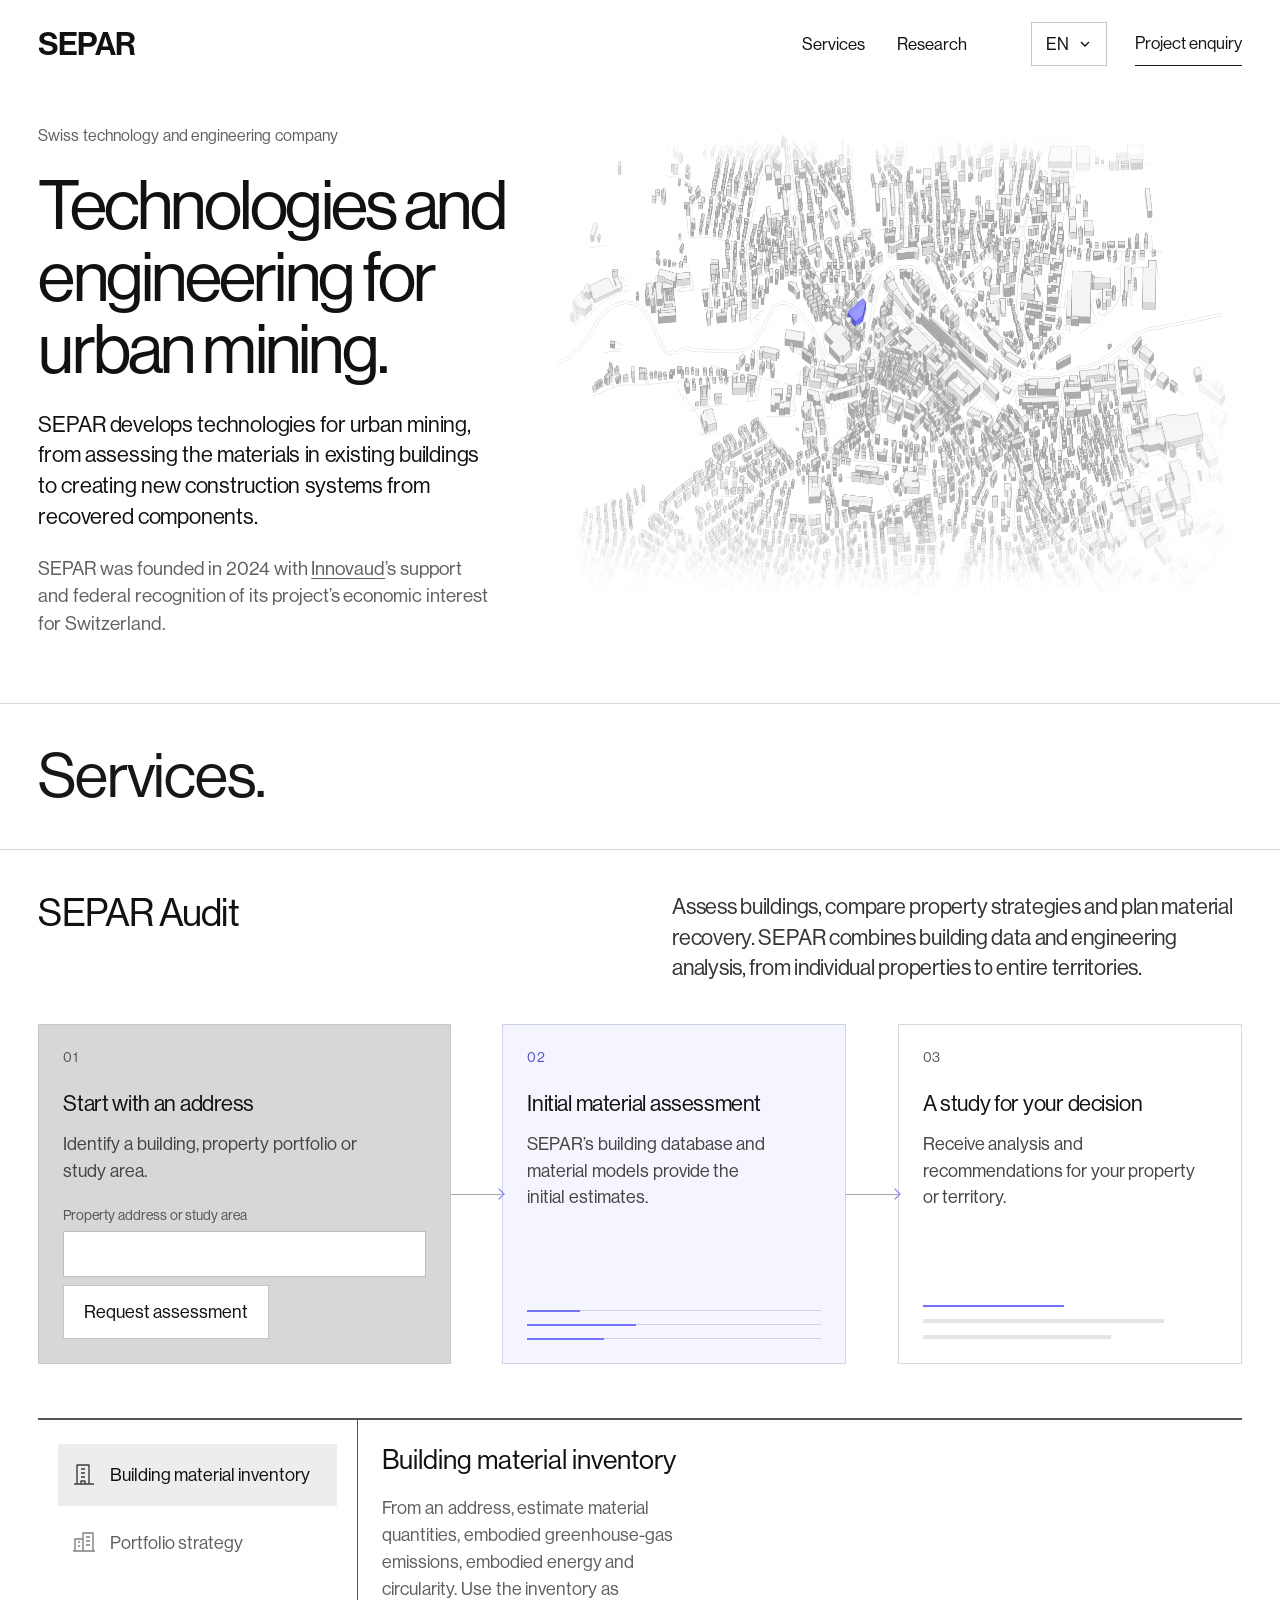
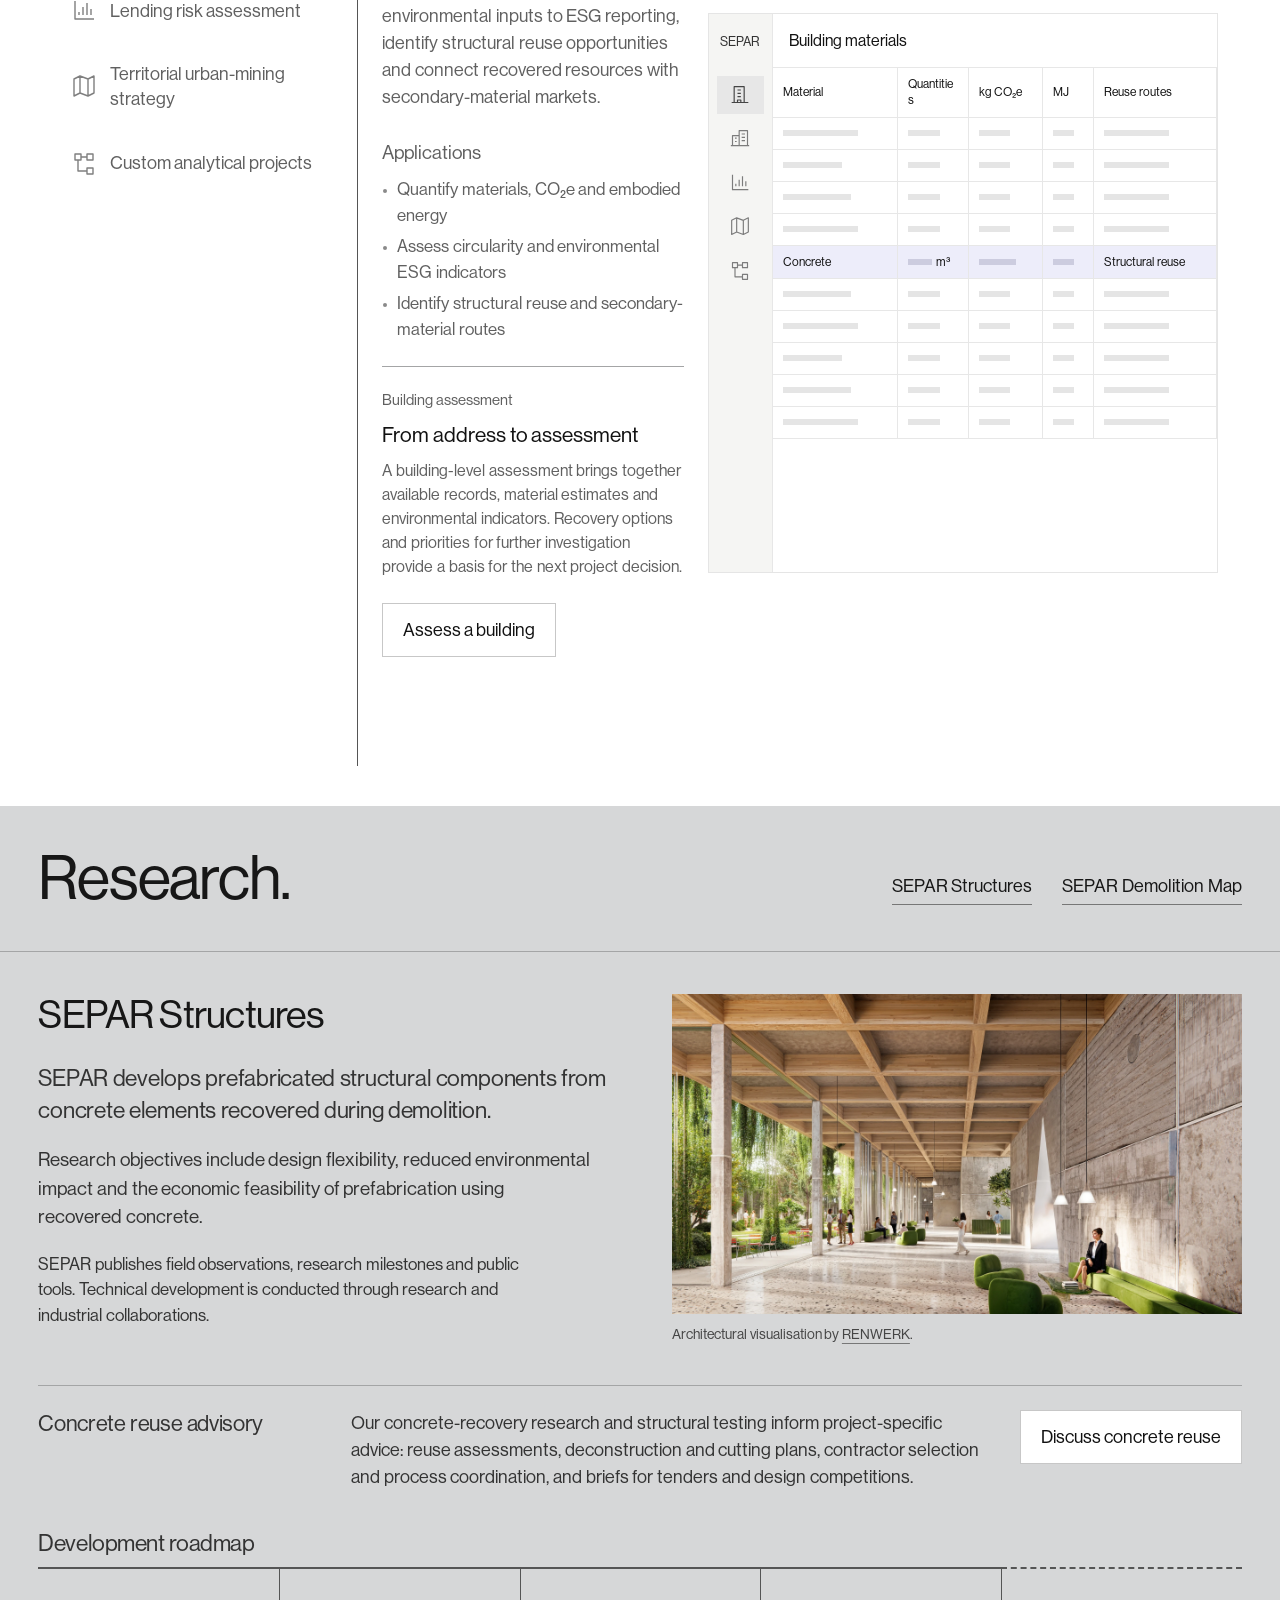
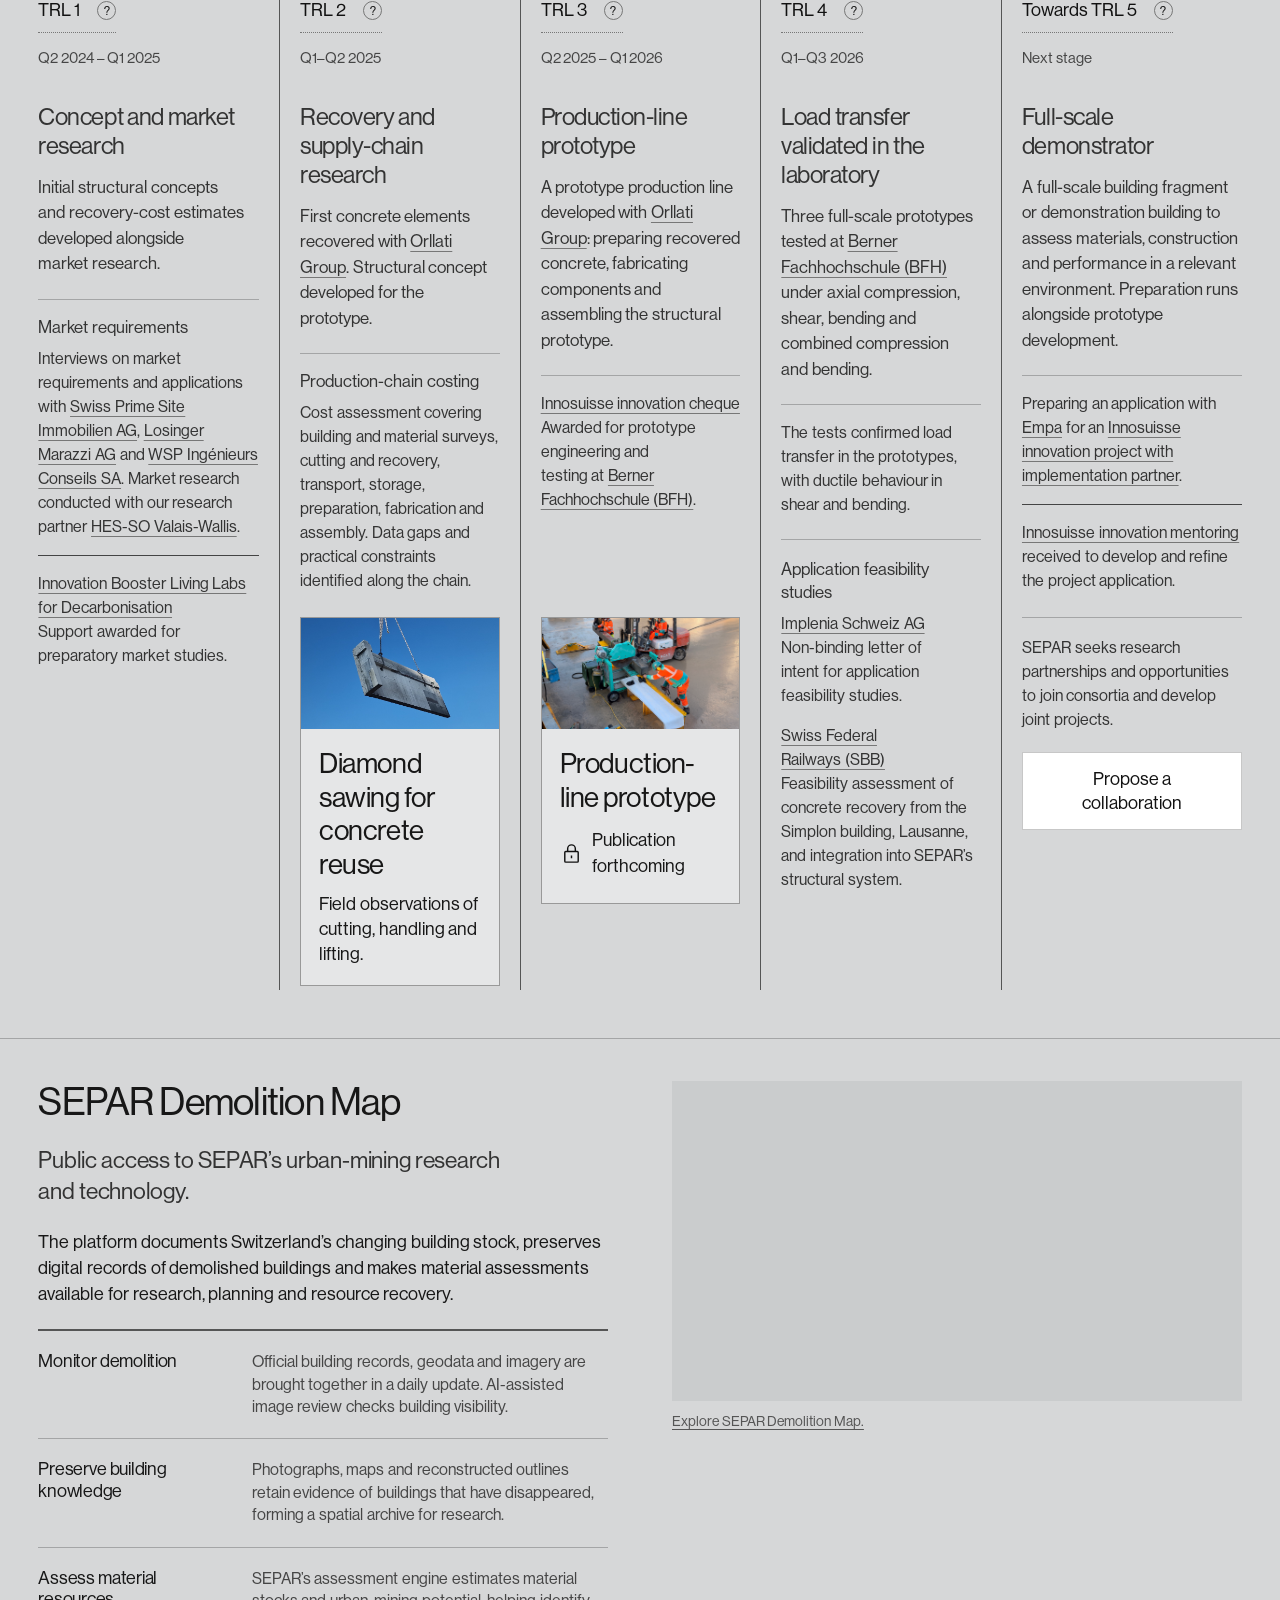
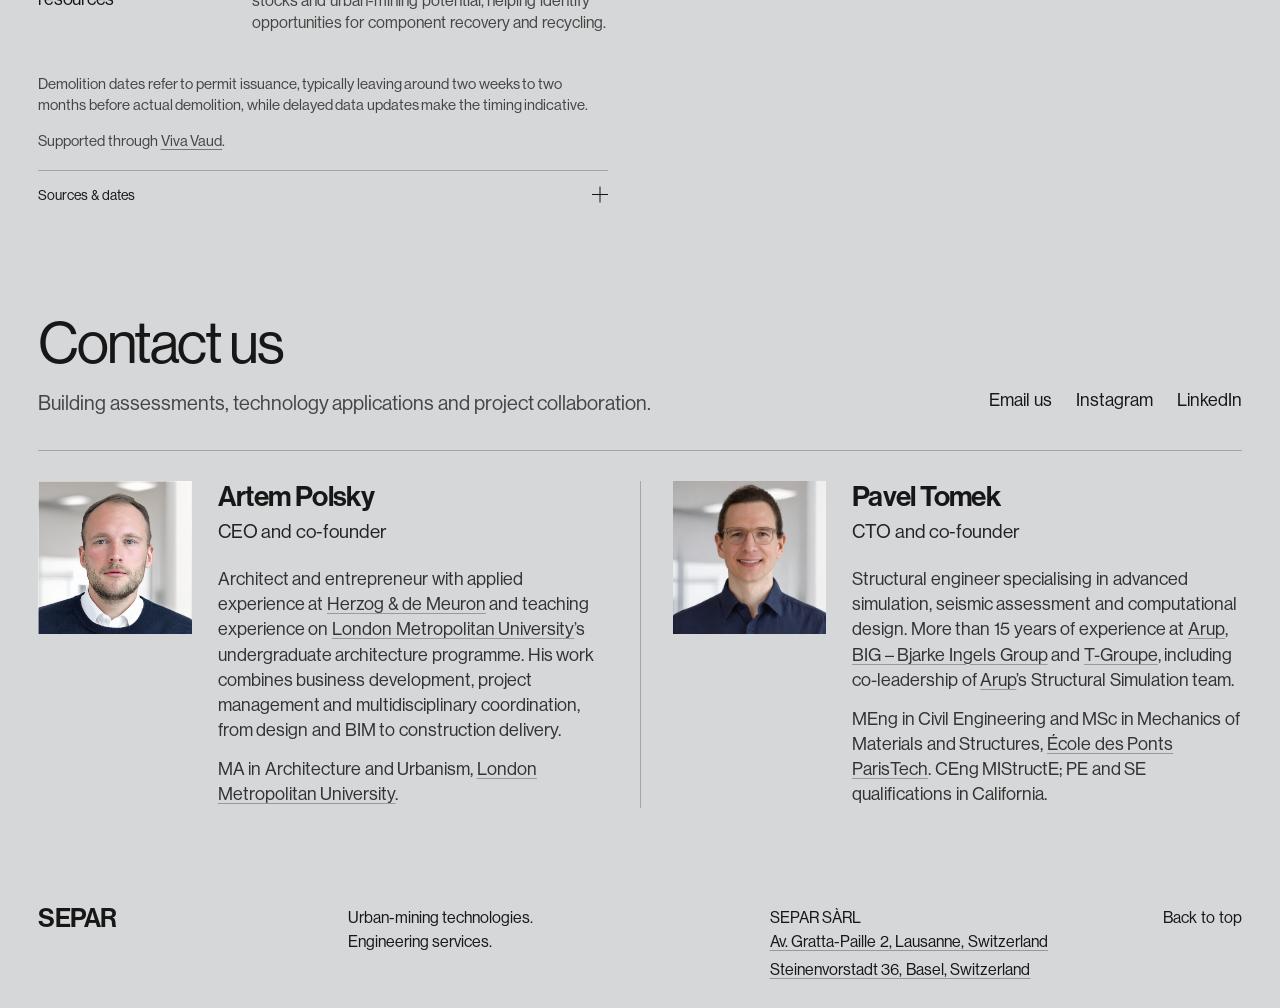
==== index.html @ 39ddd31e "Refresh language controls and service deep-link asset versions" ====
<!doctype html>
<html lang="en"><head>
    <meta charset="UTF-8">
    <meta name="viewport" content="width=device-width, initial-scale=1">
    <meta name="theme-color" content="#ffffff">
    <meta name="description" content="Building material inventories, portfolio and lending-risk assessments, territorial urban-mining strategies and concrete reuse research. SEPAR, Switzerland.">
    <meta property="og:title" content="SEPAR — Urban mining, material assessments and concrete reuse">
    <meta property="og:description" content="Building material inventories, portfolio and lending-risk assessments, territorial urban-mining strategies and concrete reuse research. SEPAR, Switzerland.">
    <meta property="og:type" content="website">
    <title>SEPAR — Urban mining, material assessments and concrete reuse</title>
    <link rel="icon" type="image/svg+xml" href="assets/favicon.svg?v=spr-20261028">
    <link rel="stylesheet" href="styles.css?v=20261028-two-blocks-1">
    <script src="content.js" defer=""></script>
    <script src="assets/river-city-data.js" defer=""></script>
<script src="assets/city-layout.js?v=20261028-soft-rays" defer=""></script>
<script src="assets/city-state.js?v=20261028-complete-generations" defer=""></script>
<script src="assets/city-renewal.js?v=20261028-soft-rays" defer=""></script>
<script src="assets/services.js?v=20261029-search1" defer=""></script>
<script src="assets/contact-copy.js?v=20261029-admin2" defer=""></script>
    <script src="assets/search-runtime.js?v=20261029-search1" defer=""></script><script src="app.js?v=20261029-search1" defer=""></script>
    <script src="assets/contact-forms.js?v=20261029-admin1" defer=""></script>
    <script src="assets/map-embed.js" defer=""></script>
    <script src="assets/research-details.js" defer=""></script>
  <link rel="stylesheet" href="assets/audit-services.css?v=20261028-norm-2">
  <link rel="stylesheet" href="assets/product-previews.css?v=20261028-proportions">
  <link rel="stylesheet" href="assets/product-catalogue.css?v=20261028-proportions">
  <link rel="stylesheet" href="assets/type-scale.css?v=20261028-1">
  <link rel="stylesheet" href="assets/research-advisory.css?v=20261028-3">
  <link rel="stylesheet" href="assets/custom-projects.css?v=20261028-1">
  <link rel="stylesheet" href="assets/interface-refinements.css?v=20261029-search1">
  <link rel="stylesheet" href="assets/open-grid.css?v=20261028-1">
  <link rel="stylesheet" href="assets/process-sequence.css?v=20261028-2">
  <link rel="stylesheet" href="assets/reference-links.css?v=20261028-1">
<link rel="stylesheet" href="assets/contact-forms.css?v=20261028-forms-1">
<script src="assets/site-metrics.js?v=20261029-search1" defer=""></script>
<meta property="og:url" content="https://separ.ch/"><meta property="og:locale" content="en_GB"><meta property="og:site_name" content="SEPAR"><meta property="og:image" content="https://separ.ch/assets/river-city.webp"><meta property="og:image:alt" content="An animated three-dimensional neighbourhood. Buildings are dismantled, violet material flows reach empty sites, and new buildings rise and become grey."><meta name="twitter:card" content="summary_large_image"><meta name="twitter:title" content="SEPAR — Urban mining, material assessments and concrete reuse"><meta name="twitter:description" content="Building material inventories, portfolio and lending-risk assessments, territorial urban-mining strategies and concrete reuse research. SEPAR, Switzerland."><meta name="twitter:image" content="https://separ.ch/assets/river-city.webp"><meta name="robots" content="index, follow, max-image-preview:large"><link rel="canonical" href="https://separ.ch/"><link rel="alternate" hreflang="en" href="https://separ.ch/"><link rel="alternate" hreflang="de" href="https://separ.ch/de/"><link rel="alternate" hreflang="fr" href="https://separ.ch/fr/"><link rel="alternate" hreflang="it" href="https://separ.ch/it/"><link rel="alternate" hreflang="x-default" href="https://separ.ch/"><script id="separ-schema" type="application/ld+json">{"@context":"https://schema.org","@graph":[{"@type":"Organization","@id":"https://separ.ch/#organization","name":"SEPAR","url":"https://separ.ch/","email":"separ@separ.ch","foundingDate":"2024","address":[{"@type":"PostalAddress","streetAddress":"Av. Gratta-Paille 2","addressLocality":"Lausanne","addressCountry":"CH"},{"@type":"PostalAddress","streetAddress":"Steinenvorstadt 36","addressLocality":"Basel","addressCountry":"CH"}],"sameAs":["https://www.instagram.com/demolition.ch/","https://www.linkedin.com/company/separch/"]},{"@type":"WebSite","@id":"https://separ.ch/#website","url":"https://separ.ch/","name":"SEPAR","publisher":{"@id":"https://separ.ch/#organization"},"inLanguage":["en","de","fr","it"]},{"@type":"WebPage","@id":"https://separ.ch/#page","url":"https://separ.ch/","name":"SEPAR — Urban mining, material assessments and concrete reuse","description":"Building material inventories, portfolio and lending-risk assessments, territorial urban-mining strategies and concrete reuse research. SEPAR, Switzerland.","inLanguage":"en","isPartOf":{"@id":"https://separ.ch/#website"},"about":{"@id":"https://separ.ch/#organization"}},{"@type":"Service","@id":"https://separ.ch/#service-panel-1","name":"Building material inventory","description":"From an address, estimate material quantities, embodied greenhouse-gas emissions, embodied energy and circularity. Use the inventory as environmental inputs to ESG reporting, identify structural reuse opportunities and connect recovered resources with secondary-material markets.","url":"https://separ.ch/#service-panel-1","provider":{"@id":"https://separ.ch/#organization"}},{"@type":"Service","@id":"https://separ.ch/#service-panel-2","name":"Portfolio strategy","description":"Compare financial and environmental scenarios across the whole portfolio. Test how renewal timing, costs and recovery-market conditions affect projected expenditure, recovery value, embodied emissions and energy to guide investment and circularity priorities.","url":"https://separ.ch/#service-panel-2","provider":{"@id":"https://separ.ch/#organization"}},{"@type":"Service","@id":"https://separ.ch/#service-panel-3","name":"Lending risk assessment","description":"Assess building-related risks before financing. Examine renewal needs, demolition exposure and potential net material recovery value as part of technical due diligence.","url":"https://separ.ch/#service-panel-3","provider":{"@id":"https://separ.ch/#organization"}},{"@type":"Service","@id":"https://separ.ch/#service-panel-4","name":"Territorial urban-mining strategy","description":"Develop an urban-mining strategy for a municipality or region. Connect material resources and future flows with construction demand, logistics and recovery infrastructure.","url":"https://separ.ch/#service-panel-4","provider":{"@id":"https://separ.ch/#organization"}},{"@type":"Service","@id":"https://separ.ch/#service-panel-5","name":"Custom analytical projects","description":"Bring us a building, material or urban-mining question beyond the standard assessments. We develop a dedicated study, combining AI-assisted data analysis, spatial modelling and engineering expertise to turn complex evidence into scenarios and recommendations.","url":"https://separ.ch/#service-panel-5","provider":{"@id":"https://separ.ch/#organization"}}]}</script><script id="separ-search-config" type="application/json">{"article":false,"english":{"skip":"Skip to content","navAudit":"Services","navResearch":"Research","language":"Language","enquiryGeneral":"Project enquiry","aboutEyebrow":"Swiss technology and engineering company","aboutTitle":"Technologies and engineering for urban mining.","aboutLead":"SEPAR develops technologies for urban mining, from assessing the materials in existing buildings to creating new construction systems from recovered components.","aboutOrigin":"SEPAR was founded in 2024 with \u003ca href=\"https://www.innovaud.ch/en/\" target=\"_blank\" rel=\"noopener noreferrer\">Innovaud\u003c/a>’s support and federal recognition of its project’s economic interest for Switzerland.","servicesGroup":"Services.","servicesHeading":"SEPAR Audit","servicesIntro":"Assess buildings, compare property strategies and plan material recovery. SEPAR combines building data and engineering analysis, from individual properties to entire territories.","startTitle":"Start with an address","startScope":"Identify a building, property portfolio or study area.","addressLabel":"Property address or study area","enquiryAddress":"Request assessment","engineTitle":"Initial material assessment","engineBody":"SEPAR’s building database and material models provide the initial estimates.","resultTitle":"A study for your decision","resultBody":"Receive analysis and recommendations for your property or territory.","service1Title":"Building material inventory","service2Title":"Portfolio strategy","service3Title":"Lending risk assessment","service4Title":"Territorial urban-mining strategy","service5Title":"Custom analytical projects","service1Body":"From an address, estimate material quantities, embodied greenhouse-gas emissions, embodied energy and circularity. Use the inventory as environmental inputs to ESG reporting, identify structural reuse opportunities and connect recovered resources with secondary-material markets.","normUseHeading":"Applications","normUse11":"Quantify materials, CO₂e and embodied energy","normUse12":"Assess circularity and environmental ESG indicators","normUse13":"Identify structural reuse and secondary-material routes","normCase1":"Building assessment","inventoryExampleTitle":"From address to assessment","case1Compact":"A building-level assessment brings together available records, material estimates and environmental indicators. Recovery options and priorities for further investigation provide a basis for the next project decision.","enquiryInventory":"Assess a building","service2Body":"Compare financial and environmental scenarios across the whole portfolio. Test how renewal timing, costs and recovery-market conditions affect projected expenditure, recovery value, embodied emissions and energy to guide investment and circularity priorities.","normUse21":"Compare portfolio-wide financial and environmental outcomes","normUse22":"Test sensitivity to renewal timing, costs and recovery markets","normUse23":"Prioritise investment and circularity across the portfolio","normCase2":"Material and portfolio study, 2026","case2Compact":"A three-building study covering concrete, steel, timber and glazing estimates, renovation, demolition and selective-disassembly scenarios, and associated material-production and disposal emissions.","enquiryPortfolio":"Assess your portfolio","service3Body":"Assess building-related risks before financing. Examine renewal needs, demolition exposure and potential net material recovery value as part of technical due diligence.","normUse31":"Review renewal expenditure","normUse32":"Assess early-demolition exposure","normUse33":"Examine net recovery value","case3Kind":"Lending assessment study, 2025","case3Compact":"Study of building-related lending risks and material recovery value in the context of financing requirements. The analytical scope covers potential resale proceeds, dismantling, transport and preparation costs.","enquiryLending":"Assess lending exposure","service4Body":"Develop an urban-mining strategy for a municipality or region. Connect material resources and future flows with construction demand, logistics and recovery infrastructure.","normUse41":"Map future material resources","normUse42":"Plan collection and processing capacity","normUse43":"Connect supply with local demand","caseCommission":"Territorial resource study, 2025–2026","case4Compact":"Territorial material-resource study covering 234,775 building records in the Canton of Vaud. The analytical scope includes material-resource maps, geodata and demolition-flow scenarios to 2035.","enquiryTerritory":"Plan an urban-mining study","service5Body":"Bring us a building, material or urban-mining question beyond the standard assessments. We develop a dedicated study, combining AI-assisted data analysis, spatial modelling and engineering expertise to turn complex evidence into scenarios and recommendations.","normUse51":"Develop assessment methods for a specific decision","normUse52":"Evaluate technical, environmental and economic feasibility","normUse53":"Build strategies across sectors and territories","customScopeLabel":"Project development","customScopeTitle":"From your question to a defined scope","customScopeBody":"Together we define the decision, available evidence and expected deliverables, then agree the method, scope and milestones.","enquiryCustom":"Scope a custom project","normVisual1":"Building materials","styleTableMaterial":"Material","pvQuantities":"Quantities","styleTableReuseRoutes":"Reuse routes","depthConcrete":"Concrete","styleStructuralReuse":"Structural reuse","stylePortfolioTitle":"Portfolio performance","stylePortfolioCosts":"Costs &amp; recovery value","stylePortfolioCarbonEnergy":"Carbon &amp; energy","stylePortfolioSensitivity":"Scenario sensitivity","normVisual3":"Building risks &amp; recovery value","pvExposure":"Building exposure","depthOrigination":"Origination","depthReview":"Refinancing / review","depthMaturity":"Maturity","normComparison":"Scenario comparison","normLoan":"Lending horizon","pvRecoveryBalance":"Recovery balance","normGross":"Resale proceeds","normCosts":"Recovery costs","normNetValue":"Net recovery value","normFlows":"Material routes","normVisual4":"Territorial urban mining","normResources":"Resources","normProcessing":"Processing","normDemand":"Demand","normHorizon":"Planning to 2035","customPreviewTitle":"Custom assessment","customBriefLabel":"Project brief","customQuestion":"Where is concrete recovery viable?","customDataBuildings":"Buildings","customDataDocuments":"Documents","customDataMarkets":"Markets","customAnalysis":"Scenario analysis","customPriorities":"Priorities","customResult":"Decision brief","researchGroup":"Research.","techTitle":"SEPAR Structures","mapTitle":"SEPAR Demolition Map","techIntro":"SEPAR develops prefabricated structural components from concrete elements recovered during demolition.","valuesAmbition":"Research objectives include design flexibility, reduced environmental impact and the economic feasibility of prefabrication using recovered concrete.","sharingBody":"SEPAR publishes field observations, research milestones and public tools. Technical development is conducted through research and industrial collaborations.","valuesCredit":"Architectural visualisation by \u003ca href=\"https://www.renwerk.com/\" target=\"_blank\" rel=\"noopener noreferrer\">RENWERK\u003c/a>.","researchAdvisoryTitle":"Concrete reuse advisory","researchAdvisoryBody":"Our concrete-recovery research and structural testing inform project-specific advice: reuse assessments, deconstruction and cutting plans, contractor selection and process coordination, and briefs for tenders and design competitions.","enquiryAdvisory":"Discuss concrete reuse","timelineHeading":"Development roadmap","trlIntro":"Technology Readiness Level (TRL) describes technology maturity on a nine-level scale used in European research programmes.","trl1":"TRL 1: basic principles observed. SEPAR’s first stage combined initial studies with market research.","phase1Date":"Q2 2024 – Q1 2025","phase1Title":"Concept and market research","phase1Body":"Initial structural concepts and recovery-cost estimates developed alongside market research.","marketMilestone":"Market requirements","phase2Market":"Interviews on market requirements and applications with \u003ca href=\"https://sps.swiss/en/group/home\" target=\"_blank\" rel=\"noopener noreferrer\">Swiss Prime Site Immobilien AG\u003c/a>, \u003ca href=\"https://www.losinger-marazzi.ch/fr\" target=\"_blank\" rel=\"noopener noreferrer\">Losinger Marazzi AG\u003c/a> and \u003ca href=\"https://www.wsp.com/fr-ch\" target=\"_blank\" rel=\"noopener noreferrer\">WSP Ingénieurs Conseils SA\u003c/a>. Market research conducted with our research partner \u003ca href=\"https://www.hevs.ch/en\" target=\"_blank\" rel=\"noopener noreferrer\">HES-SO Valais-Wallis\u003c/a>.","phase1Support":"\u003ca href=\"https://energylivinglab.com/projects/innovation-booster/\" target=\"_blank\" rel=\"noopener noreferrer\">Innovation Booster Living Labs for Decarbonisation\u003c/a>\u003cbr>Support awarded for preparatory market studies.","trl2":"TRL 2: technology concept formulated. SEPAR developed the structural concept alongside field recovery trials.","phase2Date":"Q1–Q2 2025","phase2Title":"Recovery and supply-chain research","phase2Body":"First concrete elements recovered with \u003ca href=\"https://www.orllati.ch/blog/le-futur-de-la-construction-passepar-le-reemploi-du-beton-1390\" target=\"_blank\" rel=\"noopener noreferrer\">Orllati Group\u003c/a>. Structural concept developed for the prototype.","phase3CostsTitle":"Production-chain costing","phase3Costs":"Cost assessment covering building and material surveys, cutting and recovery, transport, storage, preparation, fabrication and assembly. Data gaps and practical constraints identified along the chain.","articleLink":"Diamond sawing for concrete reuse","articleDate":"Field observations of cutting, handling and lifting.","trl3":"TRL 3: experimental proof of concept. SEPAR built and tested the production sequence through fabrication and prototype assembly.","phase3Date":"Q2 2025 – Q1 2026","phase3Title":"Production-line prototype","phase3Body":"A prototype production line developed with \u003ca href=\"https://www.orllati.ch/blog/le-futur-de-la-construction-passepar-le-reemploi-du-beton-1390\" target=\"_blank\" rel=\"noopener noreferrer\">Orllati Group\u003c/a>: preparing recovered concrete, fabricating components and assembling the structural prototype.","phase3Support":"\u003ca href=\"https://www.innosuisse.admin.ch/en/innovation-cheque\" target=\"_blank\" rel=\"noopener noreferrer\">Innosuisse innovation cheque\u003c/a>\u003cbr>Awarded for prototype engineering and testing at \u003ca href=\"https://www.bfh.ch/de/\" target=\"_blank\" rel=\"noopener noreferrer\">Berner Fachhochschule (BFH)\u003c/a>.","prototypeTitle":"Production-line prototype","prototypeStatus":"Publication forthcoming","prototypeRelease":"Available after completion of TRL 5–6.","trl4":"TRL 4: technology validated in the laboratory. SEPAR’s assessment concerns the tested prototype and its experimental scope.","phase4Date":"Q1–Q3 2026","phase4Title":"Load transfer validated in the laboratory","phase4Body":"Three full-scale prototypes tested at \u003ca href=\"https://www.bfh.ch/en/\" target=\"_blank\" rel=\"noopener noreferrer\">Berner Fachhochschule (BFH)\u003c/a> under axial compression, shear, bending and combined compression and bending.","labResult":"The tests confirmed load transfer in the prototypes, with ductile behaviour in shear and bending.","pilotMilestone":"Application feasibility studies","phase4Pilot":"\u003ca href=\"https://implenia.com/en/\" target=\"_blank\" rel=\"noopener noreferrer\">Implenia Schweiz AG\u003c/a>\u003cbr>Non-binding letter of intent for application feasibility studies.","lausanneStudy":"\u003ca href=\"https://company.sbb.ch/en/company/about-us.html\" target=\"_blank\" rel=\"noopener noreferrer\">Swiss Federal Railways (SBB)\u003c/a>\u003cbr>Feasibility assessment of concrete recovery from the Simplon building, Lausanne, and integration into SEPAR’s structural system.","towardsTrl5":"Towards TRL 5","trl5":"TRL 5: technology validated in a relevant environment. This is the next target; the demonstrator is planned.","pilotStage":"Next stage","pilotTitle":"Full-scale demonstrator","pilotBody":"A full-scale building fragment or demonstration building to assess materials, construction and performance in a relevant environment. Preparation runs alongside prototype development.","phase5Application":"Preparing an application with \u003ca href=\"https://www.empa.ch/web/empa\" target=\"_blank\" rel=\"noopener noreferrer\">Empa\u003c/a> for an \u003ca href=\"https://www.innosuisse.admin.ch/en/innovation-project-with-implementation-partner\" target=\"_blank\" rel=\"noopener noreferrer\">Innosuisse innovation project with implementation partner\u003c/a>.","phase5Mentoring":"\u003ca href=\"https://www.innosuisse.admin.ch/en/innovation-mentoring\" target=\"_blank\" rel=\"noopener noreferrer\">Innosuisse innovation mentoring\u003c/a> received to develop and refine the project application.","pilotAsk":"SEPAR seeks research partnerships and opportunities to join consortia and develop joint projects.","enquiryResearch":"Propose a collaboration","mapPublicLead":"Public access to SEPAR’s urban-mining research and technology.","mapPurpose":"The platform documents Switzerland’s changing building stock, preserves digital records of demolished buildings and makes material assessments available for research, planning and resource recovery.","mapDailyTitle":"Monitor demolition","mapDailyBody":"Official building records, geodata and imagery are brought together in a daily update. AI-assisted image review checks building visibility.","mapDataTitle":"Preserve building knowledge","mapDataBody":"Photographs, maps and reconstructed outlines retain evidence of buildings that have disappeared, forming a spatial archive for research.","mapModelTitle":"Assess material resources","mapModelBody":"SEPAR’s assessment engine estimates material stocks and urban-mining potential, helping identify opportunities for component recovery and recycling.","mapWindowBody":"Demolition dates refer to permit issuance, typically leaving around two weeks to two months before actual demolition, while delayed data updates make the timing indicative.","mapSupportBody":"Supported through \u003ca href=\"https://www.viva-vaud.ch/fr/\" target=\"_blank\" rel=\"noopener noreferrer\">Viva Vaud\u003c/a>.","mapSourcesTitle":"Sources &amp; dates","mapSourcesBody":"\u003ca href=\"https://www.bfs.admin.ch/bfs/en/home/registers/federal-register-buildings-dwellings.html\" target=\"_blank\" rel=\"noopener noreferrer\">Federal Register of Buildings and Dwellings (RBD / GWR)\u003c/a>; \u003ca href=\"https://www.swisstopo.admin.ch/\" target=\"_blank\" rel=\"noopener noreferrer\">swisstopo\u003c/a> / \u003ca href=\"https://www.geo.admin.ch/\" target=\"_blank\" rel=\"noopener noreferrer\">geo.admin.ch\u003c/a>; \u003ca href=\"https://www.bfe.admin.ch/en/solar-facade\" target=\"_blank\" rel=\"noopener noreferrer\">Swiss Federal Office of Energy (SFOE) solar facade data\u003c/a>; \u003ca href=\"https://www.openstreetmap.org/copyright\" target=\"_blank\" rel=\"noopener noreferrer\">OpenStreetMap contributors\u003c/a>; \u003ca href=\"https://www.arcgis.com/home/item.html?id=10df2279f9684e4a9f6a7f08febac2a9\" target=\"_blank\" rel=\"noopener noreferrer\">Esri World Imagery\u003c/a>; \u003ca href=\"https://www.google.com/maps/\" target=\"_blank\" rel=\"noopener noreferrer\">Google Maps\u003c/a> / \u003ca href=\"https://www.google.com/streetview/\" target=\"_blank\" rel=\"noopener noreferrer\">Street View\u003c/a>; \u003ca href=\"https://separ.ch/\" target=\"_blank\" rel=\"noopener noreferrer\">SEPAR monitoring and analysis\u003c/a>.","mapDatesBody":"Historical records are interpreted according to their source and registered demolition year. Daily additions reflect newly detected register entries. Permit dates, register updates and actual demolition dates can differ.","mapVisitCaption":"Explore SEPAR Demolition Map.","teamHeading":"Contact us","contactBody":"Building assessments, technology applications and project collaboration.","emailUs":"Email us","artemRole":"CEO and co-founder","artemBio":"Architect and entrepreneur with applied experience at \u003ca href=\"https://www.herzogdemeuron.com/\" target=\"_blank\" rel=\"noopener noreferrer\">Herzog &amp; de Meuron\u003c/a> and teaching experience on \u003ca href=\"https://www.londonmet.ac.uk/\" target=\"_blank\" rel=\"noopener noreferrer\">London Metropolitan University\u003c/a>’s undergraduate architecture programme. His work combines business development, project management and multidisciplinary coordination, from design and BIM to construction delivery.","artemEducation":"MA in Architecture and Urbanism, \u003ca href=\"https://www.londonmet.ac.uk/\" target=\"_blank\" rel=\"noopener noreferrer\">London Metropolitan University\u003c/a>.","pavelRole":"CTO and co-founder","pavelBio":"Structural engineer specialising in advanced simulation, seismic assessment and computational design. More than 15 years of experience at \u003ca href=\"https://www.arup.com/\" target=\"_blank\" rel=\"noopener noreferrer\">Arup\u003c/a>, \u003ca href=\"https://big.dk/\" target=\"_blank\" rel=\"noopener noreferrer\">BIG – Bjarke Ingels Group\u003c/a> and \u003ca href=\"https://t-groupe.ch/\" target=\"_blank\" rel=\"noopener noreferrer\">T-Groupe\u003c/a>, including co-leadership of \u003ca href=\"https://www.arup.com/\" target=\"_blank\" rel=\"noopener noreferrer\">Arup\u003c/a>’s Structural Simulation team.","pavelEducation":"MEng in Civil Engineering and MSc in Mechanics of Materials and Structures, \u003ca href=\"https://ecoledesponts.fr/\" target=\"_blank\" rel=\"noopener noreferrer\">École des Ponts ParisTech\u003c/a>. CEng MIStructE; PE and SE qualifications in California.","footerTag":"Urban-mining technologies.\u003cbr>Engineering services.","officeLausanne":"Av. Gratta-Paille 2, Lausanne, Switzerland","officeBasel":"Steinenvorstadt 36, Basel, Switzerland","backTop":"Back to top","enquiryTopic":"Your enquiry","enquiryName":"Name (optional)","enquiryEmail":"Email","enquiryPhone":"Phone (optional)","enquiryOrganisation":"Organisation (optional)","enquiryPrivacy":"SEPAR uses your details to respond to this enquiry.","enquiryPrivacyLink":"Privacy information","enquirySend":"Send enquiry","enquirySuccess":"Thank you. Your enquiry has been sent to SEPAR. We will reply using the contact details you provided.","enquiryDone":"Close","privacy":"Privacy &amp; site information","privacyBody":"SEPAR measures daily totals of page views and selected actions, with broad source, country and device categories. Analytics uses no cookies, visitor identifiers or individual browsing histories; it respects Do Not Track and Global Privacy Control. Your language choice is saved in your browser. Cloudflare processes requests and protects the site. IP addresses and request history are kept separately for security, without automatic expiry; they are not linked to enquiries or visitor analytics. Enquiry forms securely store your contact details, message and project context in SEPAR’s Cloudflare database and notify our email inbox. SEPAR uses this correspondence to respond and manage your project. Administrator sign-in uses essential authentication cookies. Staff browsers may also retain a constant preference cookie that excludes their activity from statistics. \u003ca href=\"https://www.cloudflare.com/privacypolicy/\" target=\"_blank\" rel=\"noopener noreferrer\">Cloudflare privacy policy\u003c/a>.","citySources":"City model: \u003ca href=\"https://www.openstreetmap.org/copyright\" target=\"_blank\" rel=\"noopener noreferrer\">© OpenStreetMap contributors\u003c/a>. Building footprints and river alignment from Frauenfeld. Schematic heights and roof forms; illustrative redevelopment and material-transfer scenarios.","serviceImageInfo":"Services illustrations use fictional buildings and schematic analytical graphics. The neighbourhood image is AI-generated. These illustrations explain the assessment process.","mapEmbedInfo":"On larger screens, the embedded SEPAR Demolition Map loads when its section comes into view. The map and its imagery providers process requests under their own privacy terms. On mobile, a local image links to the platform.","privacyContact":"For questions about your data, use the enquiry form or the Email us link at the bottom of the page.","heroAlt":"An animated three-dimensional neighbourhood. Buildings are dismantled, violet material flows reach empty sites, and new buildings rise and become grey.","valuesAlt":"Architectural visualisation of a lobby combining reclaimed concrete elements, timber and planting","articlePreviewAlt":"A recovered concrete wall panel suspended against a blue sky","prototypeAlt":"The prototype production line processing a recovered concrete beam","mapMobileAlt":"Open SEPAR Demolition Map","navLabel":"Main navigation","openMenu":"Open menu","mobileNav":"Mobile navigation","cityAlt":"An animated three-dimensional neighbourhood. Buildings are dismantled, violet material flows reach empty sites, and new buildings rise and become grey.","servicesLabel":"Our services","scene1Alt":"Material inventory with quantities, embodied emissions in kg CO₂e, embodied energy in MJ and reuse routes. Structural reuse is selected; secondary values are abstracted.","scene2Alt":"Portfolio overview with three building groups, map locations and fields for costs and recovery value, carbon and energy, and scenario sensitivity.","scene3Alt":"Lending analysis preview organised as an origination-to-maturity schedule, scenario chart and recovery balance; secondary values are abstract.","scene4Alt":"Territorial urban-mining spatial analysis showing classified resource, processing and demand zones, connecting routes and a planning layer to 2035.","scene5Alt":"Custom study workspace: a project brief about concrete recovery, building records, project documents and market data feed a spatial scenario comparison and a decision brief.","close":"Close","copied":"Email address copied.","copyFailed":"Please select and copy: separ@separ.ch","closeMenu":"Close menu","pageTitle":"SEPAR — Urban mining, material assessments and concrete reuse","metaDescription":"Building material inventories, portfolio and lending-risk assessments, territorial urban-mining strategies and concrete reuse research. SEPAR, Switzerland."},"pages":{"en":{"title":"SEPAR — Urban mining, material assessments and concrete reuse","description":"Building material inventories, portfolio and lending-risk assessments, territorial urban-mining strategies and concrete reuse research. SEPAR, Switzerland.","url":"https://separ.ch/","locale":"en_GB","schema":{"@context":"https://schema.org","@graph":[{"@type":"Organization","@id":"https://separ.ch/#organization","name":"SEPAR","url":"https://separ.ch/","email":"separ@separ.ch","foundingDate":"2024","address":[{"@type":"PostalAddress","streetAddress":"Av. Gratta-Paille 2","addressLocality":"Lausanne","addressCountry":"CH"},{"@type":"PostalAddress","streetAddress":"Steinenvorstadt 36","addressLocality":"Basel","addressCountry":"CH"}],"sameAs":["https://www.instagram.com/demolition.ch/","https://www.linkedin.com/company/separch/"]},{"@type":"WebSite","@id":"https://separ.ch/#website","url":"https://separ.ch/","name":"SEPAR","publisher":{"@id":"https://separ.ch/#organization"},"inLanguage":["en","de","fr","it"]},{"@type":"WebPage","@id":"https://separ.ch/#page","url":"https://separ.ch/","name":"SEPAR — Urban mining, material assessments and concrete reuse","description":"Building material inventories, portfolio and lending-risk assessments, territorial urban-mining strategies and concrete reuse research. SEPAR, Switzerland.","inLanguage":"en","isPartOf":{"@id":"https://separ.ch/#website"},"about":{"@id":"https://separ.ch/#organization"}},{"@type":"Service","@id":"https://separ.ch/#service-panel-1","name":"Building material inventory","description":"From an address, estimate material quantities, embodied greenhouse-gas emissions, embodied energy and circularity. Use the inventory as environmental inputs to ESG reporting, identify structural reuse opportunities and connect recovered resources with secondary-material markets.","url":"https://separ.ch/#service-panel-1","provider":{"@id":"https://separ.ch/#organization"}},{"@type":"Service","@id":"https://separ.ch/#service-panel-2","name":"Portfolio strategy","description":"Compare financial and environmental scenarios across the whole portfolio. Test how renewal timing, costs and recovery-market conditions affect projected expenditure, recovery value, embodied emissions and energy to guide investment and circularity priorities.","url":"https://separ.ch/#service-panel-2","provider":{"@id":"https://separ.ch/#organization"}},{"@type":"Service","@id":"https://separ.ch/#service-panel-3","name":"Lending risk assessment","description":"Assess building-related risks before financing. Examine renewal needs, demolition exposure and potential net material recovery value as part of technical due diligence.","url":"https://separ.ch/#service-panel-3","provider":{"@id":"https://separ.ch/#organization"}},{"@type":"Service","@id":"https://separ.ch/#service-panel-4","name":"Territorial urban-mining strategy","description":"Develop an urban-mining strategy for a municipality or region. Connect material resources and future flows with construction demand, logistics and recovery infrastructure.","url":"https://separ.ch/#service-panel-4","provider":{"@id":"https://separ.ch/#organization"}},{"@type":"Service","@id":"https://separ.ch/#service-panel-5","name":"Custom analytical projects","description":"Bring us a building, material or urban-mining question beyond the standard assessments. We develop a dedicated study, combining AI-assisted data analysis, spatial modelling and engineering expertise to turn complex evidence into scenarios and recommendations.","url":"https://separ.ch/#service-panel-5","provider":{"@id":"https://separ.ch/#organization"}}]}},"de":{"title":"SEPAR — Urban Mining, Materialbewertung und Betonwiederverwendung","description":"Gebäudematerialinventare, Portfolio- und Kreditrisikobewertungen, territoriale Urban-Mining-Strategien und Forschung zur Betonwiederverwendung. SEPAR, Schweiz.","url":"https://separ.ch/de/","locale":"de_CH","schema":{"@context":"https://schema.org","@graph":[{"@type":"Organization","@id":"https://separ.ch/#organization","name":"SEPAR","url":"https://separ.ch/","email":"separ@separ.ch","foundingDate":"2024","address":[{"@type":"PostalAddress","streetAddress":"Av. Gratta-Paille 2","addressLocality":"Lausanne","addressCountry":"CH"},{"@type":"PostalAddress","streetAddress":"Steinenvorstadt 36","addressLocality":"Basel","addressCountry":"CH"}],"sameAs":["https://www.instagram.com/demolition.ch/","https://www.linkedin.com/company/separch/"]},{"@type":"WebSite","@id":"https://separ.ch/#website","url":"https://separ.ch/","name":"SEPAR","publisher":{"@id":"https://separ.ch/#organization"},"inLanguage":["en","de","fr","it"]},{"@type":"WebPage","@id":"https://separ.ch/de/#page","url":"https://separ.ch/de/","name":"SEPAR — Urban Mining, Materialbewertung und Betonwiederverwendung","description":"Gebäudematerialinventare, Portfolio- und Kreditrisikobewertungen, territoriale Urban-Mining-Strategien und Forschung zur Betonwiederverwendung. SEPAR, Schweiz.","inLanguage":"de","isPartOf":{"@id":"https://separ.ch/#website"},"about":{"@id":"https://separ.ch/#organization"}},{"@type":"Service","@id":"https://separ.ch/de/#service-panel-1","name":"Baustoffinventar","description":"Ausgehend von einer Adresse Materialmengen, graue Treibhausgasemissionen, graue Energie und Kreislauffähigkeit abschätzen. Das Inventar liefert Umweltindikatoren für die ESG-Berichterstattung, zeigt Möglichkeiten zur tragenden Wiederverwendung auf und verknüpft zurückgewonnene Ressourcen mit Sekundärmaterialmärkten.","url":"https://separ.ch/de/#service-panel-1","provider":{"@id":"https://separ.ch/#organization"}},{"@type":"Service","@id":"https://separ.ch/de/#service-panel-2","name":"Portfoliostrategie","description":"Finanzielle und ökologische Szenarien für das gesamte Portfolio vergleichen. Untersuchen, wie Erneuerungszeitpunkte, Kosten und Rückgewinnungsmärkte die erwarteten Ausgaben, Rückgewinnungswerte, grauen Emissionen und Energiemengen beeinflussen, um Investitionen und Kreislauffähigkeit zu priorisieren.","url":"https://separ.ch/de/#service-panel-2","provider":{"@id":"https://separ.ch/#organization"}},{"@type":"Service","@id":"https://separ.ch/de/#service-panel-3","name":"Risikobewertung für Immobilienfinanzierungen","description":"Gebäudebezogene Risiken vor einer Finanzierung bewerten. Erneuerungsbedarf, Abbruchrisiko und möglichen Nettoerlös aus der Materialrückgewinnung im Rahmen einer technischen Due Diligence untersuchen.","url":"https://separ.ch/de/#service-panel-3","provider":{"@id":"https://separ.ch/#organization"}},{"@type":"Service","@id":"https://separ.ch/de/#service-panel-4","name":"Regionale Urban-Mining-Strategie","description":"Eine Urban-Mining-Strategie für eine Gemeinde oder Region entwickeln. Materialressourcen und künftige Stoffströme mit Baubedarf, Logistik und Rückgewinnungsinfrastruktur verknüpfen.","url":"https://separ.ch/de/#service-panel-4","provider":{"@id":"https://separ.ch/#organization"}},{"@type":"Service","@id":"https://separ.ch/de/#service-panel-5","name":"Individuelle Analyseprojekte","description":"Sie haben eine Frage zu Gebäuden, Materialien oder Urban Mining, die über die Standardbewertungen hinausgeht? Wir entwickeln eine projektspezifische Studie und verbinden KI-gestützte Datenanalyse, räumliche Modellierung und Ingenieurwissen zu Szenarien und Empfehlungen.","url":"https://separ.ch/de/#service-panel-5","provider":{"@id":"https://separ.ch/#organization"}}]}},"fr":{"title":"SEPAR — Urban mining, évaluation des matériaux et réemploi du béton","description":"Inventaires de matériaux, analyses de portefeuille et de risque de crédit, stratégies territoriales d’urban mining et recherche sur le réemploi du béton. SEPAR, Suisse.","url":"https://separ.ch/fr/","locale":"fr_CH","schema":{"@context":"https://schema.org","@graph":[{"@type":"Organization","@id":"https://separ.ch/#organization","name":"SEPAR","url":"https://separ.ch/","email":"separ@separ.ch","foundingDate":"2024","address":[{"@type":"PostalAddress","streetAddress":"Av. Gratta-Paille 2","addressLocality":"Lausanne","addressCountry":"CH"},{"@type":"PostalAddress","streetAddress":"Steinenvorstadt 36","addressLocality":"Basel","addressCountry":"CH"}],"sameAs":["https://www.instagram.com/demolition.ch/","https://www.linkedin.com/company/separch/"]},{"@type":"WebSite","@id":"https://separ.ch/#website","url":"https://separ.ch/","name":"SEPAR","publisher":{"@id":"https://separ.ch/#organization"},"inLanguage":["en","de","fr","it"]},{"@type":"WebPage","@id":"https://separ.ch/fr/#page","url":"https://separ.ch/fr/","name":"SEPAR — Urban mining, évaluation des matériaux et réemploi du béton","description":"Inventaires de matériaux, analyses de portefeuille et de risque de crédit, stratégies territoriales d’urban mining et recherche sur le réemploi du béton. SEPAR, Suisse.","inLanguage":"fr","isPartOf":{"@id":"https://separ.ch/#website"},"about":{"@id":"https://separ.ch/#organization"}},{"@type":"Service","@id":"https://separ.ch/fr/#service-panel-1","name":"Inventaire des matériaux du bâtiment","description":"À partir d’une adresse, estimer quantités de matériaux, émissions de gaz à effet de serre incorporées, énergie grise et circularité. L’inventaire fournit les données environnementales du reporting ESG, identifie les possibilités de réemploi structurel et relie les ressources récupérées aux marchés des matériaux secondaires.","url":"https://separ.ch/fr/#service-panel-1","provider":{"@id":"https://separ.ch/#organization"}},{"@type":"Service","@id":"https://separ.ch/fr/#service-panel-2","name":"Stratégie de portefeuille","description":"Comparer les scénarios financiers et environnementaux du portefeuille entier. Tester l’effet du calendrier de renouvellement, des coûts et des marchés de récupération sur les dépenses projetées, la valeur de récupération, les émissions incorporées et l’énergie pour orienter les priorités d’investissement et de circularité.","url":"https://separ.ch/fr/#service-panel-2","provider":{"@id":"https://separ.ch/#organization"}},{"@type":"Service","@id":"https://separ.ch/fr/#service-panel-3","name":"Évaluation des risques de financement immobilier","description":"Évaluer les risques liés au bâtiment avant son financement. Examiner les besoins de renouvellement, l’exposition à la démolition et la valeur nette de récupération dans le cadre d’une diligence technique.","url":"https://separ.ch/fr/#service-panel-3","provider":{"@id":"https://separ.ch/#organization"}},{"@type":"Service","@id":"https://separ.ch/fr/#service-panel-4","name":"Stratégie territoriale d’urban mining","description":"Développer une stratégie d’urban mining pour une commune ou une région. Relier ressources matérielles et flux futurs à la demande de construction, à la logistique et aux infrastructures de récupération.","url":"https://separ.ch/fr/#service-panel-4","provider":{"@id":"https://separ.ch/#organization"}},{"@type":"Service","@id":"https://separ.ch/fr/#service-panel-5","name":"Projets d’analyse sur mesure","description":"Confiez-nous une question sur les bâtiments, les matériaux ou les mines urbaines qui dépasse les évaluations courantes. Nous développons une étude dédiée, associant analyse de données assistée par l’IA, modélisation spatiale et expertise en ingénierie pour produire des scénarios et des recommandations.","url":"https://separ.ch/fr/#service-panel-5","provider":{"@id":"https://separ.ch/#organization"}}]}},"it":{"title":"SEPAR — Urban mining, valutazione dei materiali e riuso del calcestruzzo","description":"Inventari dei materiali, analisi di portafoglio e del rischio di credito, strategie territoriali di urban mining e ricerca sul riuso del calcestruzzo. SEPAR, Svizzera.","url":"https://separ.ch/it/","locale":"it_CH","schema":{"@context":"https://schema.org","@graph":[{"@type":"Organization","@id":"https://separ.ch/#organization","name":"SEPAR","url":"https://separ.ch/","email":"separ@separ.ch","foundingDate":"2024","address":[{"@type":"PostalAddress","streetAddress":"Av. Gratta-Paille 2","addressLocality":"Lausanne","addressCountry":"CH"},{"@type":"PostalAddress","streetAddress":"Steinenvorstadt 36","addressLocality":"Basel","addressCountry":"CH"}],"sameAs":["https://www.instagram.com/demolition.ch/","https://www.linkedin.com/company/separch/"]},{"@type":"WebSite","@id":"https://separ.ch/#website","url":"https://separ.ch/","name":"SEPAR","publisher":{"@id":"https://separ.ch/#organization"},"inLanguage":["en","de","fr","it"]},{"@type":"WebPage","@id":"https://separ.ch/it/#page","url":"https://separ.ch/it/","name":"SEPAR — Urban mining, valutazione dei materiali e riuso del calcestruzzo","description":"Inventari dei materiali, analisi di portafoglio e del rischio di credito, strategie territoriali di urban mining e ricerca sul riuso del calcestruzzo. SEPAR, Svizzera.","inLanguage":"it","isPartOf":{"@id":"https://separ.ch/#website"},"about":{"@id":"https://separ.ch/#organization"}},{"@type":"Service","@id":"https://separ.ch/it/#service-panel-1","name":"Inventario dei materiali dell’edificio","description":"Da un indirizzo, stimare quantità di materiali, emissioni incorporate di gas serra, energia incorporata e circolarità. L’inventario fornisce dati ambientali per la rendicontazione ESG, individua opportunità di riuso strutturale e collega le risorse recuperate ai mercati dei materiali secondari.","url":"https://separ.ch/it/#service-panel-1","provider":{"@id":"https://separ.ch/#organization"}},{"@type":"Service","@id":"https://separ.ch/it/#service-panel-2","name":"Strategia di portafoglio","description":"Confrontare scenari finanziari e ambientali dell’intero portafoglio. Verificare come tempi di rinnovo, costi e condizioni dei mercati del recupero influenzino spesa prevista, valore di recupero, emissioni incorporate ed energia, per orientare le priorità d’investimento e di circolarità.","url":"https://separ.ch/it/#service-panel-2","provider":{"@id":"https://separ.ch/#organization"}},{"@type":"Service","@id":"https://separ.ch/it/#service-panel-3","name":"Valutazione dei rischi del credito immobiliare","description":"Valutare i rischi dell’edificio prima del finanziamento. Esaminare esigenze di rinnovo, esposizione alla demolizione e potenziale valore netto dei materiali recuperabili nella due diligence tecnica.","url":"https://separ.ch/it/#service-panel-3","provider":{"@id":"https://separ.ch/#organization"}},{"@type":"Service","@id":"https://separ.ch/it/#service-panel-4","name":"Strategia territoriale di urban mining","description":"Sviluppare una strategia di urban mining per un comune o una regione. Collegare risorse materiali e flussi futuri a domanda edilizia, logistica e infrastrutture di recupero.","url":"https://separ.ch/it/#service-panel-4","provider":{"@id":"https://separ.ch/#organization"}},{"@type":"Service","@id":"https://separ.ch/it/#service-panel-5","name":"Progetti di analisi su misura","description":"Affidateci una questione su edifici, materiali o urban mining che vada oltre le valutazioni standard. Sviluppiamo uno studio dedicato, combinando analisi dei dati assistita dall’IA, modellazione spaziale e competenze ingegneristiche per elaborare scenari e raccomandazioni.","url":"https://separ.ch/it/#service-panel-5","provider":{"@id":"https://separ.ch/#organization"}}]}}}}</script></head>
  <body>
    <a class="skip-link" href="#main" data-i18n="skip">Skip to content</a>
    <header class="site-header container">
      <a class="wordmark" href="#" aria-label="SEPAR home">SEPAR</a>
      <nav class="desktop-nav" aria-label="Main navigation" data-i18n-aria="navLabel">
        <a href="#solutions" data-i18n="navAudit">Services</a>
        <a href="#research" data-i18n="navResearch">Research</a>

      </nav>
      <div class="header-actions">
        <div class="language-picker"><label class="language-native"><span class="sr-only" data-i18n="language">Language</span><select id="language" aria-label="Language"><option value="en" selected="">EN</option><option value="de">DE</option><option value="fr">FR</option><option value="it">IT</option></select></label>
<button type="button" class="language-toggle" aria-label="Language" data-i18n-aria="language" aria-haspopup="listbox" aria-expanded="false" aria-controls="language-options" hidden=""><span class="language-code">EN</span><svg aria-hidden="true" viewBox="0 0 12 12" fill="none" stroke="currentColor" stroke-width="1.4"><path d="m2 4 4 4 4-4"></path></svg></button>
<div class="language-options" id="language-options" role="listbox" aria-label="Language" data-i18n-aria="language" hidden=""><a class="language-option" role="option" data-language="en" aria-selected="true" tabindex="-1" href="/" hreflang="en"><span>EN</span><span lang="en">English</span></a><a class="language-option" role="option" data-language="de" aria-selected="false" tabindex="-1" href="/de/" hreflang="de"><span>DE</span><span lang="de">Deutsch</span></a><a class="language-option" role="option" data-language="fr" aria-selected="false" tabindex="-1" href="/fr/" hreflang="fr"><span>FR</span><span lang="fr">Français</span></a><a class="language-option" role="option" data-language="it" aria-selected="false" tabindex="-1" href="/it/" hreflang="it"><span>IT</span><span lang="it">Italiano</span></a></div></div>
        <button type="button" class="header-contact text-button" data-contact="general" data-i18n="enquiryGeneral">Project enquiry</button>
        <button type="button" class="menu-toggle" aria-expanded="false" aria-controls="mobile-nav" aria-label="Open menu" data-i18n-aria="openMenu"><span></span><span></span></button>
      </div>
    </header>
    <nav id="mobile-nav" class="mobile-nav" aria-label="Mobile navigation" data-i18n-aria="mobileNav" hidden="">
      <a href="#solutions" data-i18n="navAudit">Services</a><a href="#research" data-i18n="navResearch">Research</a><button type="button" class="text-button" data-contact="general" data-i18n="enquiryGeneral">Project enquiry</button>
    </nav>
    <main id="main">
<section class="company-hero container" id="about" aria-labelledby="about-heading">
<div class="company-intro-grid"><div class="company-heading"><p data-i18n="aboutEyebrow" class="company-eyebrow">Swiss technology and engineering company</p><h1 data-i18n="aboutTitle" id="about-heading">Technologies and engineering for urban mining.</h1><div class="company-narrative"><p data-i18n="aboutLead" class="lead">SEPAR develops technologies for urban mining, from assessing the materials in existing buildings to creating new construction systems from recovered components.</p><p data-i18n="aboutOrigin" class="company-origin">SEPAR was founded in 2024 with <a href="https://www.innovaud.ch/en/" target="_blank" rel="noopener noreferrer">Innovaud</a>’s support and federal recognition of its project’s economic interest for Switzerland.</p></div></div><figure class="company-illustration city-figure"><div class="zurich-scene">
<img class="city-fallback" src="assets/river-city.webp" width="2400" height="1640" alt="An animated three-dimensional neighbourhood. Buildings are dismantled, violet material flows reach empty sites, and new buildings rise and become grey." data-i18n-alt="heroAlt" aria-hidden="true">
<canvas width="1200" height="820" role="img" aria-label="An animated three-dimensional neighbourhood. Buildings are dismantled, violet material flows reach empty sites, and new buildings rise and become grey." data-i18n-aria="cityAlt"></canvas>
</div>
</figure></div>
</section>
 <section id="solutions" class="commercial-group" aria-labelledby="services-title">
  <div class="group-heading container"><h2 id="services-title" data-i18n="servicesGroup">Services.</h2></div>
<div class="consultancy-overview container"><div class="consultancy-heading hero-copy"><h3 id="hero-title" data-i18n="servicesHeading">SEPAR Audit</h3><div><p data-i18n="servicesIntro" class="lead">Assess buildings, compare property strategies and plan material recovery. SEPAR combines building data and engineering analysis, from individual properties to entire territories.</p></div></div><div class="assessment-path">
<div class="path-start"><span class="path-step" aria-hidden="true">01</span><div class="path-title"><h4 data-i18n="startTitle">Start with an address</h4></div><p data-i18n="startScope">Identify a building, property portfolio or study area.</p><form id="address-request"><label for="property-address" data-i18n="addressLabel">Property address or study area</label><div class="address-entry"><input id="property-address" name="address" type="text" autocomplete="street-address" maxlength="240" required=""><button class="button" type="submit" data-i18n="enquiryAddress">Request assessment</button></div></form></div>
<div class="path-engine"><span class="path-step" aria-hidden="true">02</span><div class="path-title"><h4 data-i18n="engineTitle">Initial material assessment</h4></div><p data-i18n="engineBody">SEPAR’s building database and material models provide the initial estimates.</p><div class="path-records" aria-hidden="true"><i></i><i></i><i></i></div></div>
<div class="path-result"><span class="path-step" aria-hidden="true">03</span><div class="path-title"><h4 data-i18n="resultTitle">A study for your decision</h4></div><p data-i18n="resultBody">Receive analysis and recommendations for your property or territory.</p><div class="path-result-sheet" aria-hidden="true"><i></i><i></i><i></i></div></div></div><div class="service-catalogue audit-two-blocks audit-service-depth audit-simplified product-cards-v2"><div class="service-left"><div aria-label="Our services" aria-orientation="vertical" class="service-menu" data-i18n-aria="servicesLabel" role="tablist"><button aria-controls="service-panel-1" aria-selected="true" class="service-tab" id="service-tab-1" role="tab" tabindex="0" type="button"><svg aria-hidden="true" fill="none" stroke="currentColor" stroke-linejoin="round" stroke-width="1.4" viewBox="0 0 24 26"><path d="M5 22V3h12v19M2 22h20M9 7h4M9 11h4M9 15h4M9 22v-3h4v3"></path></svg><span data-i18n="service1Title">Building material inventory</span></button><button aria-controls="service-panel-2" aria-selected="false" class="service-tab" id="service-tab-2" role="tab" tabindex="-1" type="button"><svg aria-hidden="true" fill="none" stroke="currentColor" stroke-linejoin="round" stroke-width="1.4" viewBox="0 0 24 26"><path d="M3 21V9h8v12M11 21V3h10v18M1 21h22M6 12h2M6 16h2M14 7h4M14 11h4M14 15h4"></path></svg><span data-i18n="service2Title">Portfolio strategy</span></button><button aria-controls="service-panel-3" aria-selected="false" class="service-tab" id="service-tab-3" role="tab" tabindex="-1" type="button"><svg aria-hidden="true" fill="none" stroke="currentColor" stroke-linejoin="round" stroke-width="1.4" viewBox="0 0 24 26"><path d="M3 3v18h19M7 17v-3M11 17V9M15 17V5M19 17v-6"></path></svg><span data-i18n="service3Title">Lending risk assessment</span></button><button aria-controls="service-panel-4" aria-selected="false" class="service-tab" id="service-tab-4" role="tab" tabindex="-1" type="button"><svg aria-hidden="true" fill="none" stroke="currentColor" stroke-linejoin="round" stroke-width="1.4" viewBox="0 0 24 26"><path d="m2 5 6-3 8 3 6-3v17l-6 3-8-3-6 3ZM8 2v17M16 5v17"></path></svg><span data-i18n="service4Title">Territorial urban-mining strategy</span></button><button aria-controls="service-panel-5" aria-selected="false" class="service-tab" id="service-tab-5" role="tab" tabindex="-1" type="button"><svg aria-hidden="true" fill="none" stroke="currentColor" stroke-linejoin="round" stroke-width="1.4" viewBox="0 0 24 26"><path d="M3 3h6v6H3ZM15 17h6v6h-6ZM15 3h6v6h-6ZM6 9v11h9M9 6h6"></path></svg><span data-i18n="service5Title">Custom analytical projects</span></button></div><div class="service-panels"><div aria-labelledby="service-tab-1" class="service-panel" id="service-panel-1" role="tabpanel" tabindex="0"><div class="service-copy"><h4 data-i18n="service1Title">Building material inventory</h4><p class="service-description" data-i18n="service1Body">From an address, estimate material quantities, embodied greenhouse-gas emissions, embodied energy and circularity. Use the inventory as environmental inputs to ESG reporting, identify structural reuse opportunities and connect recovered resources with secondary-material markets.</p><div class="service-applications"><h5 data-i18n="normUseHeading">Applications</h5><ul><li data-i18n="normUse11">Quantify materials, CO₂e and embodied energy</li><li data-i18n="normUse12">Assess circularity and environmental ESG indicators</li><li data-i18n="normUse13">Identify structural reuse and secondary-material routes</li></ul></div></div><aside class="service-case inventory-scope" aria-labelledby="service-case-1"><div class="case-meta"><span class="example-kind" data-i18n="normCase1">Building assessment</span></div><h5 id="service-case-1" data-i18n="inventoryExampleTitle">From address to assessment</h5><p data-i18n="case1Compact">A building-level assessment brings together available records, material estimates and environmental indicators. Recovery options and priorities for further investigation provide a basis for the next project decision.</p></aside><button class="button outline service-action" data-contact="inventory" data-i18n="enquiryInventory" type="button">Assess a building</button></div><div aria-labelledby="service-tab-2" class="service-panel" hidden="" id="service-panel-2" inert="" role="tabpanel" tabindex="0"><div class="service-copy"><h4 data-i18n="service2Title">Portfolio strategy</h4><p class="service-description" data-i18n="service2Body">Compare financial and environmental scenarios across the whole portfolio. Test how renewal timing, costs and recovery-market conditions affect projected expenditure, recovery value, embodied emissions and energy to guide investment and circularity priorities.</p><div class="service-applications"><h5 data-i18n="normUseHeading">Applications</h5><ul><li data-i18n="normUse21">Compare portfolio-wide financial and environmental outcomes</li><li data-i18n="normUse22">Test sensitivity to renewal timing, costs and recovery markets</li><li data-i18n="normUse23">Prioritise investment and circularity across the portfolio</li></ul></div></div><aside aria-labelledby="service-case-2" class="service-case"><div class="case-meta"><span class="example-kind" data-i18n="normCase2">Material and portfolio study, 2026</span><a class="case-client-link" href="https://www.retraitespopulaires.ch/" rel="noopener noreferrer" target="_blank"><img alt="Retraites Populaires" height="100" loading="lazy" src="assets/retraites-populaires-display.svg" width="230"></a></div><h5 id="service-case-2">Retraites Populaires</h5><p data-i18n="case2Compact">A three-building study covering concrete, steel, timber and glazing estimates, renovation, demolition and selective-disassembly scenarios, and associated material-production and disposal emissions.</p></aside><button class="button outline service-action" data-contact="portfolio" data-i18n="enquiryPortfolio" type="button">Assess your portfolio</button></div><div aria-labelledby="service-tab-3" class="service-panel" hidden="" id="service-panel-3" inert="" role="tabpanel" tabindex="0"><div class="service-copy"><h4 data-i18n="service3Title">Lending risk assessment</h4><p class="service-description" data-i18n="service3Body">Assess building-related risks before financing. Examine renewal needs, demolition exposure and potential net material recovery value as part of technical due diligence.</p><div class="service-applications"><h5 data-i18n="normUseHeading">Applications</h5><ul><li data-i18n="normUse31">Review renewal expenditure</li><li data-i18n="normUse32">Assess early-demolition exposure</li><li data-i18n="normUse33">Examine net recovery value</li></ul></div></div><aside aria-labelledby="service-case-3" class="service-case"><div class="case-meta"><span class="example-kind" data-i18n="case3Kind">Lending assessment study, 2025</span><a class="case-client-link" href="https://www.triodos.de/" rel="noopener noreferrer" target="_blank"><img alt="Triodos Bank N.V. Deutschland" height="100" loading="lazy" src="assets/triodos-bank.png" width="230"></a></div><h5 id="service-case-3">Triodos Bank N.V. Deutschland</h5><p data-i18n="case3Compact">Study of building-related lending risks and material recovery value in the context of financing requirements. The analytical scope covers potential resale proceeds, dismantling, transport and preparation costs.</p></aside><button class="button outline service-action" data-contact="lending" data-i18n="enquiryLending" type="button">Assess lending exposure</button></div><div aria-labelledby="service-tab-4" class="service-panel" hidden="" id="service-panel-4" inert="" role="tabpanel" tabindex="0"><div class="service-copy"><h4 data-i18n="service4Title">Territorial urban-mining strategy</h4><p class="service-description" data-i18n="service4Body">Develop an urban-mining strategy for a municipality or region. Connect material resources and future flows with construction demand, logistics and recovery infrastructure.</p><div class="service-applications"><h5 data-i18n="normUseHeading">Applications</h5><ul><li data-i18n="normUse41">Map future material resources</li><li data-i18n="normUse42">Plan collection and processing capacity</li><li data-i18n="normUse43">Connect supply with local demand</li></ul></div></div><aside aria-labelledby="service-case-4" class="service-case"><div class="case-meta"><span class="example-kind" data-i18n="caseCommission">Territorial resource study, 2025–2026</span><a class="case-client-link" href="https://www.vd.ch/djes/dge" rel="noopener noreferrer" target="_blank"><img alt="État de Vaud" height="100" loading="lazy" src="assets/etat-de-vaud.svg" width="230"></a></div><h5 id="service-case-4">Direction générale de l’environnement, Canton of Vaud</h5><p data-i18n="case4Compact">Territorial material-resource study covering 234,775 building records in the Canton of Vaud. The analytical scope includes material-resource maps, geodata and demolition-flow scenarios to 2035.</p></aside><button class="button outline service-action" data-contact="territory" data-i18n="enquiryTerritory" type="button">Plan an urban-mining study</button></div><div class="service-panel" id="service-panel-5" role="tabpanel" aria-labelledby="service-tab-5" tabindex="0" hidden="" inert="">
<div class="service-copy"><h4 data-i18n="service5Title">Custom analytical projects</h4><p data-i18n="service5Body" class="service-description">Bring us a building, material or urban-mining question beyond the standard assessments. We develop a dedicated study, combining AI-assisted data analysis, spatial modelling and engineering expertise to turn complex evidence into scenarios and recommendations.</p>
<div class="service-applications"><h5 data-i18n="normUseHeading">Applications</h5><ul><li data-i18n="normUse51">Develop assessment methods for a specific decision</li><li data-i18n="normUse52">Evaluate technical, environmental and economic feasibility</li><li data-i18n="normUse53">Build strategies across sectors and territories</li></ul></div></div>
<aside class="service-case custom-project-scope" aria-labelledby="service-case-5"><div class="case-meta"><span data-i18n="customScopeLabel" class="example-kind">Project development</span></div><h5 data-i18n="customScopeTitle" id="service-case-5">From your question to a defined scope</h5><p data-i18n="customScopeBody">Together we define the decision, available evidence and expected deliverables, then agree the method, scope and milestones.</p></aside>
<button data-i18n="enquiryCustom" type="button" class="button outline service-action" data-contact="custom">Scope a custom project</button>
</div></div></div><div class="service-visual-panels"><div aria-label="Material inventory with quantities, embodied emissions in kg CO₂e, embodied energy in MJ and reuse routes. Structural reuse is selected; secondary values are abstracted." class="service-visual scene-1 np-preview np-reports" data-i18n-aria="scene1Alt" data-template="reports" id="service-visual-1" role="img"><div class="np-window analysis-scene"><div aria-hidden="true" class="np-rail np-unified"><b class="np-brand">SEPAR</b><div class="np-navrow np-nav-active"><svg aria-hidden="true" fill="none" stroke="currentColor" stroke-linejoin="round" stroke-width="1.4" viewBox="0 0 24 26"><path d="M5 22V3h12v19M2 22h20M9 7h4M9 11h4M9 15h4M9 22v-3h4v3"></path></svg></div><div class="np-navrow"><svg aria-hidden="true" fill="none" stroke="currentColor" stroke-linejoin="round" stroke-width="1.4" viewBox="0 0 24 26"><path d="M3 21V9h8v12M11 21V3h10v18M1 21h22M6 12h2M6 16h2M14 7h4M14 11h4M14 15h4"></path></svg></div><div class="np-navrow"><svg aria-hidden="true" fill="none" stroke="currentColor" stroke-linejoin="round" stroke-width="1.4" viewBox="0 0 24 26"><path d="M3 3v18h19M7 17v-3M11 17V9M15 17V5M19 17v-6"></path></svg></div><div class="np-navrow"><svg aria-hidden="true" fill="none" stroke="currentColor" stroke-linejoin="round" stroke-width="1.4" viewBox="0 0 24 26"><path d="m2 5 6-3 8 3 6-3v17l-6 3-8-3-6 3ZM8 2v17M16 5v17"></path></svg></div><div class="np-navrow"><svg aria-hidden="true" fill="none" stroke="currentColor" stroke-linejoin="round" stroke-width="1.4" viewBox="0 0 24 26"><path d="M3 3h6v6H3ZM15 17h6v6h-6ZM15 3h6v6h-6ZM6 9v11h9M9 6h6"></path></svg></div></div><div class="np-workspace"><div class="np-title"><span data-i18n="normVisual1">Building materials</span></div><div class="np-report-head"><div><span data-i18n="styleTableMaterial">Material</span></div><div><span data-i18n="pvQuantities">Quantities</span></div><div>kg CO₂e</div><div>MJ</div><div><span data-i18n="styleTableReuseRoutes">Reuse routes</span></div></div><div class="np-report-row"><div><i aria-hidden="true" class="np-ghost" style="--w:72%"></i></div><div><i aria-hidden="true" class="np-ghost" style="--w:65%"></i></div><div><i aria-hidden="true" class="np-ghost" style="--w:60%"></i></div><div><i aria-hidden="true" class="np-ghost" style="--w:70%"></i></div><div><i aria-hidden="true" class="np-ghost" style="--w:64%"></i></div></div><div class="np-report-row"><div><i aria-hidden="true" class="np-ghost" style="--w:57%"></i></div><div><i aria-hidden="true" class="np-ghost" style="--w:65%"></i></div><div><i aria-hidden="true" class="np-ghost" style="--w:60%"></i></div><div><i aria-hidden="true" class="np-ghost" style="--w:70%"></i></div><div><i aria-hidden="true" class="np-ghost" style="--w:64%"></i></div></div><div class="np-report-row"><div><i aria-hidden="true" class="np-ghost" style="--w:65%"></i></div><div><i aria-hidden="true" class="np-ghost" style="--w:65%"></i></div><div><i aria-hidden="true" class="np-ghost" style="--w:60%"></i></div><div><i aria-hidden="true" class="np-ghost" style="--w:70%"></i></div><div><i aria-hidden="true" class="np-ghost" style="--w:64%"></i></div></div><div class="np-report-row"><div><i aria-hidden="true" class="np-ghost" style="--w:72%"></i></div><div><i aria-hidden="true" class="np-ghost" style="--w:65%"></i></div><div><i aria-hidden="true" class="np-ghost" style="--w:60%"></i></div><div><i aria-hidden="true" class="np-ghost" style="--w:70%"></i></div><div><i aria-hidden="true" class="np-ghost" style="--w:64%"></i></div></div><div class="np-report-row np-selected"><div><span data-i18n="depthConcrete">Concrete</span></div><div><i aria-hidden="true" class="np-ghost" style="--w:65%"></i><span class="np-unit">m³</span></div><div><i aria-hidden="true" class="np-ghost"></i></div><div><i aria-hidden="true" class="np-ghost" style="--w:70%"></i></div><div><span data-i18n="styleStructuralReuse">Structural reuse</span></div></div><div class="np-report-row"><div><i aria-hidden="true" class="np-ghost" style="--w:65%"></i></div><div><i aria-hidden="true" class="np-ghost" style="--w:65%"></i></div><div><i aria-hidden="true" class="np-ghost" style="--w:60%"></i></div><div><i aria-hidden="true" class="np-ghost" style="--w:70%"></i></div><div><i aria-hidden="true" class="np-ghost" style="--w:64%"></i></div></div><div class="np-report-row"><div><i aria-hidden="true" class="np-ghost" style="--w:72%"></i></div><div><i aria-hidden="true" class="np-ghost" style="--w:65%"></i></div><div><i aria-hidden="true" class="np-ghost" style="--w:60%"></i></div><div><i aria-hidden="true" class="np-ghost" style="--w:70%"></i></div><div><i aria-hidden="true" class="np-ghost" style="--w:64%"></i></div></div><div class="np-report-row"><div><i aria-hidden="true" class="np-ghost" style="--w:57%"></i></div><div><i aria-hidden="true" class="np-ghost" style="--w:65%"></i></div><div><i aria-hidden="true" class="np-ghost" style="--w:60%"></i></div><div><i aria-hidden="true" class="np-ghost" style="--w:70%"></i></div><div><i aria-hidden="true" class="np-ghost" style="--w:64%"></i></div></div><div class="np-report-row"><div><i aria-hidden="true" class="np-ghost" style="--w:65%"></i></div><div><i aria-hidden="true" class="np-ghost" style="--w:65%"></i></div><div><i aria-hidden="true" class="np-ghost" style="--w:60%"></i></div><div><i aria-hidden="true" class="np-ghost" style="--w:70%"></i></div><div><i aria-hidden="true" class="np-ghost" style="--w:64%"></i></div></div><div class="np-report-row"><div><i aria-hidden="true" class="np-ghost" style="--w:72%"></i></div><div><i aria-hidden="true" class="np-ghost" style="--w:65%"></i></div><div><i aria-hidden="true" class="np-ghost" style="--w:60%"></i></div><div><i aria-hidden="true" class="np-ghost" style="--w:70%"></i></div><div><i aria-hidden="true" class="np-ghost" style="--w:64%"></i></div></div></div></div></div><div aria-label="Portfolio overview with three building groups, map locations and fields for costs and recovery value, carbon and energy, and scenario sensitivity." class="service-visual scene-2 np-preview np-portfolio" data-i18n-aria="scene2Alt" data-template="portfolio" hidden="" id="service-visual-2" inert="" role="img"><div class="np-window analysis-scene"><div aria-hidden="true" class="np-rail np-unified"><b class="np-brand">SEPAR</b><div class="np-navrow"><svg aria-hidden="true" fill="none" stroke="currentColor" stroke-linejoin="round" stroke-width="1.4" viewBox="0 0 24 26"><path d="M5 22V3h12v19M2 22h20M9 7h4M9 11h4M9 15h4M9 22v-3h4v3"></path></svg></div><div class="np-navrow np-nav-active"><svg aria-hidden="true" fill="none" stroke="currentColor" stroke-linejoin="round" stroke-width="1.4" viewBox="0 0 24 26"><path d="M3 21V9h8v12M11 21V3h10v18M1 21h22M6 12h2M6 16h2M14 7h4M14 11h4M14 15h4"></path></svg></div><div class="np-navrow"><svg aria-hidden="true" fill="none" stroke="currentColor" stroke-linejoin="round" stroke-width="1.4" viewBox="0 0 24 26"><path d="M3 3v18h19M7 17v-3M11 17V9M15 17V5M19 17v-6"></path></svg></div><div class="np-navrow"><svg aria-hidden="true" fill="none" stroke="currentColor" stroke-linejoin="round" stroke-width="1.4" viewBox="0 0 24 26"><path d="m2 5 6-3 8 3 6-3v17l-6 3-8-3-6 3ZM8 2v17M16 5v17"></path></svg></div><div class="np-navrow"><svg aria-hidden="true" fill="none" stroke="currentColor" stroke-linejoin="round" stroke-width="1.4" viewBox="0 0 24 26"><path d="M3 3h6v6H3ZM15 17h6v6h-6ZM15 3h6v6h-6ZM6 9v11h9M9 6h6"></path></svg></div></div><div class="np-property-list"><div class="np-title"><span data-i18n="stylePortfolioTitle">Portfolio performance</span></div><div class="np-property-row"><div class="np-photo np-photo-a"><svg aria-hidden="true" preserveAspectRatio="xMidYMid slice" viewBox="420 110 670 650"><image height="1024" href="assets/illustrative-neighbourhood.webp" width="1536"></image></svg></div><div><i aria-hidden="true" class="np-ghost" style="--w:88%"></i><i aria-hidden="true" class="np-ghost" style="--w:56%"></i><small><span data-i18n="stylePortfolioCosts">Costs &amp; recovery value</span></small></div></div><div class="np-property-row"><div class="np-photo np-photo-b"><svg aria-hidden="true" preserveAspectRatio="xMidYMid slice" viewBox="930 0 606 330"><image height="1024" href="assets/illustrative-neighbourhood.webp" width="1536"></image></svg></div><div><i aria-hidden="true" class="np-ghost" style="--w:88%"></i><i aria-hidden="true" class="np-ghost" style="--w:56%"></i><small><span data-i18n="stylePortfolioCarbonEnergy">Carbon &amp; energy</span></small></div></div><div class="np-property-row"><div class="np-photo np-photo-c"><svg aria-hidden="true" preserveAspectRatio="xMidYMid slice" viewBox="260 10 540 230"><image height="1024" href="assets/illustrative-neighbourhood.webp" width="1536"></image></svg></div><div><i aria-hidden="true" class="np-ghost" style="--w:88%"></i><i aria-hidden="true" class="np-ghost" style="--w:56%"></i><small><span data-i18n="stylePortfolioSensitivity">Scenario sensitivity</span></small></div></div></div><div class="np-property-map"><img alt="" aria-hidden="true" src="assets/product-preview-property-map.svg"><i style="left:28%;top:25%"></i><i style="left:65%;top:49%"></i><i style="left:54%;top:76%"></i></div></div></div><div aria-label="Lending analysis preview organised as an origination-to-maturity schedule, scenario chart and recovery balance; secondary values are abstract." class="service-visual scene-3 np-preview np-investments" data-i18n-aria="scene3Alt" data-template="investments" hidden="" id="service-visual-3" inert="" role="img"><div class="np-window analysis-scene"><div aria-hidden="true" class="np-rail np-unified"><b class="np-brand">SEPAR</b><div class="np-navrow"><svg aria-hidden="true" fill="none" stroke="currentColor" stroke-linejoin="round" stroke-width="1.4" viewBox="0 0 24 26"><path d="M5 22V3h12v19M2 22h20M9 7h4M9 11h4M9 15h4M9 22v-3h4v3"></path></svg></div><div class="np-navrow"><svg aria-hidden="true" fill="none" stroke="currentColor" stroke-linejoin="round" stroke-width="1.4" viewBox="0 0 24 26"><path d="M3 21V9h8v12M11 21V3h10v18M1 21h22M6 12h2M6 16h2M14 7h4M14 11h4M14 15h4"></path></svg></div><div class="np-navrow np-nav-active"><svg aria-hidden="true" fill="none" stroke="currentColor" stroke-linejoin="round" stroke-width="1.4" viewBox="0 0 24 26"><path d="M3 3v18h19M7 17v-3M11 17V9M15 17V5M19 17v-6"></path></svg></div><div class="np-navrow"><svg aria-hidden="true" fill="none" stroke="currentColor" stroke-linejoin="round" stroke-width="1.4" viewBox="0 0 24 26"><path d="m2 5 6-3 8 3 6-3v17l-6 3-8-3-6 3ZM8 2v17M16 5v17"></path></svg></div><div class="np-navrow"><svg aria-hidden="true" fill="none" stroke="currentColor" stroke-linejoin="round" stroke-width="1.4" viewBox="0 0 24 26"><path d="M3 3h6v6H3ZM15 17h6v6h-6ZM15 3h6v6h-6ZM6 9v11h9M9 6h6"></path></svg></div></div><div class="np-workspace"><div class="np-title"><span data-i18n="normVisual3">Building risks &amp; recovery value</span></div><div class="np-schedule"><div class="np-schedule-head"><span><span data-i18n="pvExposure">Building exposure</span></span><span data-i18n="depthOrigination">Origination</span><span data-i18n="depthReview">Refinancing / review</span><span data-i18n="depthMaturity">Maturity</span></div><div class="np-gantt-row"><div><span>›</span><i aria-hidden="true" class="np-ghost" style="--w:58%"></i></div><div><i class="np-gantt-bar" style="left:0%;width:16%"></i><i class="np-gantt-bar np-purple" style="left:21%;width:12%"></i></div></div><div class="np-gantt-row"><div><span>›</span><i aria-hidden="true" class="np-ghost" style="--w:74%"></i></div><div><i class="np-gantt-bar" style="left:5%;width:21%"></i><i class="np-gantt-bar np-purple" style="left:25%;width:19%"></i></div></div><div class="np-gantt-row"><div><span>›</span><i aria-hidden="true" class="np-ghost" style="--w:58%"></i></div><div><i class="np-gantt-bar" style="left:10%;width:26%"></i><i class="np-gantt-bar np-purple" style="left:29%;width:12%"></i></div></div><div class="np-gantt-row"><div><span>›</span><i aria-hidden="true" class="np-ghost" style="--w:74%"></i></div><div><i class="np-gantt-bar" style="left:15%;width:16%"></i><i class="np-gantt-bar np-purple" style="left:33%;width:19%"></i></div></div><div class="np-gantt-row"><div><span>›</span><i aria-hidden="true" class="np-ghost" style="--w:58%"></i></div><div><i class="np-gantt-bar" style="left:20%;width:21%"></i><i class="np-gantt-bar np-purple" style="left:37%;width:12%"></i></div></div><div class="np-gantt-row"><div><span>›</span><i aria-hidden="true" class="np-ghost" style="--w:74%"></i></div><div><i class="np-gantt-bar" style="left:25%;width:26%"></i><i class="np-gantt-bar np-purple" style="left:41%;width:19%"></i></div></div></div><div class="np-chart-panel"><div class="np-chart-aside"><h6><span data-i18n="normComparison">Scenario comparison</span></h6><span class="np-series np-blue"></span><i aria-hidden="true" class="np-ghost" style="--w:60%"></i><span class="np-series"></span><i aria-hidden="true" class="np-ghost" style="--w:48%"></i></div><div class="np-chart-plot"><svg aria-hidden="true" class="np-drawing" fill="none" viewBox="0 0 400 155" xmlns="http://www.w3.org/2000/svg"><path d="M42 14V143H394M42 44H394M42 77H394M42 110H394" stroke="#e7e7e7"></path><path d="M42 118 91 109 139 91 188 92 237 69 286 57 337 39 394 26" stroke="#aaa" stroke-dasharray="3 3" stroke-width="1.2"></path><path d="M42 119 91 116 139 108 188 109 237 91 286 88 337 78 394 78" stroke="#7474ff" stroke-width="1.5"></path><rect fill="#e5e5e5" height="4" rx="0" width="22" x="4" y="12"></rect><rect fill="#e5e5e5" height="4" rx="0" width="22" x="4" y="44"></rect><rect fill="#e5e5e5" height="4" rx="0" width="22" x="4" y="77"></rect><rect fill="#e5e5e5" height="4" rx="0" width="22" x="4" y="110"></rect><rect fill="#e5e5e5" height="4" rx="0" width="22" x="4" y="141"></rect></svg><div class="np-chart-axis"><span data-i18n="normLoan">Lending horizon</span></div></div></div><div class="np-chart-panel np-cost-panel"><div class="np-chart-aside"><h6><span data-i18n="pvRecoveryBalance">Recovery balance</span></h6><small>CHF</small><i aria-hidden="true" class="np-ghost" style="--w:60%"></i></div><div class="np-chart-plot"><svg aria-hidden="true" class="np-drawing" fill="none" viewBox="0 0 400 125" xmlns="http://www.w3.org/2000/svg"><path d="M42 10V117H394M42 36H394M42 62H394M42 90H394" stroke="#e7e7e7"></path><rect fill="#7474ff" height="92" rx="0" width="54" x="79" y="25"></rect><rect fill="#888888" height="67" rx="0" width="54" x="185" y="50"></rect><rect fill="#b7b7d2" height="25" rx="0" width="54" x="291" y="92"></rect><rect fill="#e5e5e5" height="4" rx="0" width="22" x="4" y="12"></rect><rect fill="#e5e5e5" height="4" rx="0" width="22" x="4" y="36"></rect><rect fill="#e5e5e5" height="4" rx="0" width="22" x="4" y="62"></rect><rect fill="#e5e5e5" height="4" rx="0" width="22" x="4" y="90"></rect><rect fill="#e5e5e5" height="4" rx="0" width="22" x="4" y="115"></rect></svg><div class="np-cost-labels"><span data-i18n="normGross">Resale proceeds</span><span data-i18n="normCosts">Recovery costs</span><span data-i18n="normNetValue">Net recovery value</span></div></div></div></div></div></div><div aria-label="Territorial urban-mining spatial analysis showing classified resource, processing and demand zones, connecting routes and a planning layer to 2035." class="service-visual scene-4 np-preview np-spaces" data-i18n-aria="scene4Alt" data-template="spaces" hidden="" id="service-visual-4" inert="" role="img"><div class="np-window analysis-scene"><div aria-hidden="true" class="np-rail np-unified"><b class="np-brand">SEPAR</b><div class="np-navrow"><svg aria-hidden="true" fill="none" stroke="currentColor" stroke-linejoin="round" stroke-width="1.4" viewBox="0 0 24 26"><path d="M5 22V3h12v19M2 22h20M9 7h4M9 11h4M9 15h4M9 22v-3h4v3"></path></svg></div><div class="np-navrow"><svg aria-hidden="true" fill="none" stroke="currentColor" stroke-linejoin="round" stroke-width="1.4" viewBox="0 0 24 26"><path d="M3 21V9h8v12M11 21V3h10v18M1 21h22M6 12h2M6 16h2M14 7h4M14 11h4M14 15h4"></path></svg></div><div class="np-navrow"><svg aria-hidden="true" fill="none" stroke="currentColor" stroke-linejoin="round" stroke-width="1.4" viewBox="0 0 24 26"><path d="M3 3v18h19M7 17v-3M11 17V9M15 17V5M19 17v-6"></path></svg></div><div class="np-navrow np-nav-active"><svg aria-hidden="true" fill="none" stroke="currentColor" stroke-linejoin="round" stroke-width="1.4" viewBox="0 0 24 26"><path d="m2 5 6-3 8 3 6-3v17l-6 3-8-3-6 3ZM8 2v17M16 5v17"></path></svg></div><div class="np-navrow"><svg aria-hidden="true" fill="none" stroke="currentColor" stroke-linejoin="round" stroke-width="1.4" viewBox="0 0 24 26"><path d="M3 3h6v6H3ZM15 17h6v6h-6ZM15 3h6v6h-6ZM6 9v11h9M9 6h6"></path></svg></div></div><div class="np-spatial-workspace"><div class="np-title"><span data-i18n="normFlows">Material routes</span></div><div class="np-space-body"><div class="np-space-canvas"><img alt="" aria-hidden="true" class="np-spatial-map" src="assets/product-preview-property-map.svg"><svg aria-hidden="true" class="np-zone-overlay" fill="none" viewBox="0 0 400 520"><path d="M42 130 135 102 182 179 125 250 45 207Z" fill="#7474ff" fill-opacity=".52" stroke="#5050c8"></path><path d="M180 215 269 182 310 261 233 313 164 286Z" fill="#999999" fill-opacity=".55" stroke="#777777"></path><path d="M231 345 329 311 362 391 282 442 219 413Z" fill="#c2c2c2" fill-opacity=".6" stroke="#999999"></path><path d="M112 183 231 252 289 377" stroke="#5050c8" stroke-dasharray="4 3" stroke-width="2"></path></svg><div class="np-space-toolbar"><i></i><i></i><i></i></div></div><div class="np-layers"><h6><span data-i18n="normVisual4">Territorial urban mining</span></h6><div><i style="background:#7474ff"></i><span data-i18n="normResources">Resources</span></div><div><i style="background:#999999"></i><span data-i18n="normProcessing">Processing</span></div><div><i style="background:#c2c2c2"></i><span data-i18n="normDemand">Demand</span></div><hr><span data-i18n="normFlows">Material routes</span><i aria-hidden="true" class="np-ghost" style="--w:75%"></i><i aria-hidden="true" class="np-ghost" style="--w:58%"></i><div class="np-layer-selected"><span data-i18n="normHorizon">Planning to 2035</span></div></div></div></div></div></div><div class="service-visual scene-5 np-preview np-custom" id="service-visual-5" hidden="" inert="" role="img" aria-label="Custom study workspace: a project brief about concrete recovery, building records, project documents and market data feed a spatial scenario comparison and a decision brief." data-i18n-aria="scene5Alt" data-template="custom-study">
<div class="np-window analysis-scene"><div aria-hidden="true" class="np-rail np-unified"><b class="np-brand">SEPAR</b><div class="np-navrow"><svg aria-hidden="true" fill="none" stroke="currentColor" stroke-linejoin="round" stroke-width="1.4" viewBox="0 0 24 26"><path d="M5 22V3h12v19M2 22h20M9 7h4M9 11h4M9 15h4M9 22v-3h4v3"></path></svg></div><div class="np-navrow"><svg aria-hidden="true" fill="none" stroke="currentColor" stroke-linejoin="round" stroke-width="1.4" viewBox="0 0 24 26"><path d="M3 21V9h8v12M11 21V3h10v18M1 21h22M6 12h2M6 16h2M14 7h4M14 11h4M14 15h4"></path></svg></div><div class="np-navrow"><svg aria-hidden="true" fill="none" stroke="currentColor" stroke-linejoin="round" stroke-width="1.4" viewBox="0 0 24 26"><path d="M3 3v18h19M7 17v-3M11 17V9M15 17V5M19 17v-6"></path></svg></div><div class="np-navrow"><svg aria-hidden="true" fill="none" stroke="currentColor" stroke-linejoin="round" stroke-width="1.4" viewBox="0 0 24 26"><path d="m2 5 6-3 8 3 6-3v17l-6 3-8-3-6 3ZM8 2v17M16 5v17"></path></svg></div><div class="np-navrow np-nav-active"><svg aria-hidden="true" fill="none" stroke="currentColor" stroke-linejoin="round" stroke-width="1.4" viewBox="0 0 24 26"><path d="M3 3h6v6H3ZM15 17h6v6h-6ZM15 3h6v6h-6ZM6 9v11h9M9 6h6"></path></svg></div></div><div class="np-custom-workspace"><div class="np-title"><span data-i18n="customPreviewTitle">Custom assessment</span></div>
<div class="np-custom-body"><div class="np-project-brief"><small data-i18n="customBriefLabel">Project brief</small><p data-i18n="customQuestion">Where is concrete recovery viable?</p></div>
<div class="np-source-register"><div class="np-source"><svg aria-hidden="true" viewBox="0 0 24 26" fill="none" stroke="currentColor" stroke-width="1.3"><path d="M5 22V3h12v19M2 22h20M9 7h4M9 11h4M9 15h4M9 19h4"></path></svg><h6 data-i18n="customDataBuildings">Buildings</h6><i class="np-ghost" aria-hidden="true" style="--w:82%"></i><i class="np-ghost" aria-hidden="true" style="--w:57%"></i></div><div class="np-source"><svg aria-hidden="true" viewBox="0 0 24 26" fill="none" stroke="currentColor" stroke-width="1.3"><path d="M5 2h9l5 5v17H5ZM14 2v6h5M8 13h8M8 17h8M8 21h5"></path></svg><h6 data-i18n="customDataDocuments">Documents</h6><i class="np-ghost" aria-hidden="true" style="--w:82%"></i><i class="np-ghost" aria-hidden="true" style="--w:57%"></i></div><div class="np-source"><svg aria-hidden="true" viewBox="0 0 24 26" fill="none" stroke="currentColor" stroke-width="1.3"><path d="M3 3v18h19M7 17v-5M12 17V6M17 17v-8"></path></svg><h6 data-i18n="customDataMarkets">Markets</h6><i class="np-ghost" aria-hidden="true" style="--w:82%"></i><i class="np-ghost" aria-hidden="true" style="--w:57%"></i></div></div>
<div class="np-custom-analysis"><h6 data-i18n="customAnalysis">Scenario analysis</h6><div class="np-custom-result"><div class="np-custom-map"><img src="assets/product-preview-property-map.svg" alt="" aria-hidden="true">
<svg viewBox="0 0 300 200" preserveAspectRatio="none" aria-hidden="true"><path d="M45 150 118 95 240 56" fill="none" stroke="#7474ff" stroke-width="1.5" stroke-dasharray="4 4" vector-effect="non-scaling-stroke"></path><path d="M66 55 160 32 212 91 170 174 61 160Z" fill="#7474ff" fill-opacity=".08" stroke="#7474ff" stroke-opacity=".35" vector-effect="non-scaling-stroke"></path></svg><span class="np-map-marker" style="left:15%;top:75%">C</span><span class="np-map-marker" style="left:39.333%;top:47.5%">A</span><span class="np-map-marker" style="left:80%;top:28%">B</span></div>
<div class="np-priorities"><h6 data-i18n="customPriorities">Priorities</h6><div class="np-priority"><b>A</b><div><i class="np-ghost" aria-hidden="true" style="--w:88%"></i><i class="np-ghost" aria-hidden="true" style="--w:71%"></i></div></div><div class="np-priority"><b>B</b><div><i class="np-ghost" aria-hidden="true" style="--w:75%"></i><i class="np-ghost" aria-hidden="true" style="--w:58%"></i></div></div><div class="np-priority"><b>C</b><div><i class="np-ghost" aria-hidden="true" style="--w:62%"></i><i class="np-ghost" aria-hidden="true" style="--w:45%"></i></div></div></div></div></div>
<div class="np-decision-brief"><h6 data-i18n="customResult">Decision brief</h6><div><i class="np-ghost" aria-hidden="true" style="--w:92%"></i><i class="np-ghost" aria-hidden="true" style="--w:71%"></i></div></div>
</div></div></div></div></div></div></div>
 </section>
 <section id="research" class="research-group" aria-labelledby="research-title">
  <div class="group-heading container"><h2 id="research-title" data-i18n="researchGroup">Research.</h2><nav aria-label="Research projects"><a href="#technology" data-i18n="techTitle">SEPAR Structures</a><a href="#tools" data-i18n="mapTitle">SEPAR Demolition Map</a></nav></div>
   <article id="technology" class="research-project research-concrete" aria-labelledby="research-heading"><div class="container">
<div class="project-intro research-values"><div class="prefab-copy"><h3 id="research-heading" data-i18n="techTitle">SEPAR Structures</h3><p data-i18n="techIntro" class="lead">SEPAR develops prefabricated structural components from concrete elements recovered during demolition.</p><p data-i18n="valuesAmbition">Research objectives include design flexibility, reduced environmental impact and the economic feasibility of prefabrication using recovered concrete.</p><p data-i18n="sharingBody" class="sharing-copy">SEPAR publishes field observations, research milestones and public tools. Technical development is conducted through research and industrial collaborations.</p></div>
<figure class="values-figure"><div class="vision-image"><img src="assets/reclaimed-concrete-vision.webp" width="2560" height="1440" loading="lazy" alt="Architectural visualisation of a lobby combining reclaimed concrete elements, timber and planting" data-i18n-alt="valuesAlt"><img class="vision-surprise" src="assets/reclaimed-concrete-graffiti.webp" width="2560" height="1440" alt="" aria-hidden="true" loading="lazy"></div><figcaption data-i18n="valuesCredit">Architectural visualisation by <a href="https://www.renwerk.com/" target="_blank" rel="noopener noreferrer">RENWERK</a>.</figcaption></figure></div>
<aside class="research-advisory" id="concrete-advisory" aria-labelledby="concrete-advisory-title">
    <h4 id="concrete-advisory-title" data-i18n="researchAdvisoryTitle">Concrete reuse advisory</h4>
    <p data-i18n="researchAdvisoryBody">Our concrete-recovery research and structural testing inform project-specific advice: reuse assessments, deconstruction and cutting plans, contractor selection and process coordination, and briefs for tenders and design competitions.</p>
    <button type="button" class="button research-advisory-contact" data-contact="advisory" data-i18n="enquiryAdvisory">Discuss concrete reuse</button>
   </aside>
<div class="timeline-heading" id="roadmap"><h4 data-i18n="timelineHeading">Development roadmap</h4></div>

<ol class="development-timeline">
<li><div class="trl-hint"><button class="trl-trigger" type="button" aria-expanded="false" aria-controls="trl-1-hint" aria-describedby="trl-1-hint">TRL 1</button><div class="trl-tooltip" id="trl-1-hint" role="tooltip" hidden=""><p data-i18n="trlIntro">Technology Readiness Level (TRL) describes technology maturity on a nine-level scale used in European research programmes.</p><p data-i18n="trl1">TRL 1: basic principles observed. SEPAR’s first stage combined initial studies with market research.</p></div></div>
<p data-i18n="phase1Date" class="phase-period">Q2 2024 – Q1 2025</p>
<h4 data-i18n="phase1Title">Concept and market research</h4>
<p data-i18n="phase1Body" class="phase-result">Initial structural concepts and recovery-cost estimates developed alongside market research.</p>
<div class="milestone-context"><h5 data-i18n="marketMilestone">Market requirements</h5><p data-i18n="phase2Market">Interviews on market requirements and applications with <a href="https://sps.swiss/en/group/home" target="_blank" rel="noopener noreferrer">Swiss Prime Site Immobilien AG</a>, <a href="https://www.losinger-marazzi.ch/fr" target="_blank" rel="noopener noreferrer">Losinger Marazzi AG</a> and <a href="https://www.wsp.com/fr-ch" target="_blank" rel="noopener noreferrer">WSP Ingénieurs Conseils SA</a>. Market research conducted with our research partner <a href="https://www.hevs.ch/en" target="_blank" rel="noopener noreferrer">HES-SO Valais-Wallis</a>.</p><p data-i18n="phase1Support" class="timeline-support"><a href="https://energylivinglab.com/projects/innovation-booster/" target="_blank" rel="noopener noreferrer">Innovation Booster Living Labs for Decarbonisation</a><br>Support awarded for preparatory market studies.</p></div>
</li>
<li><div class="trl-hint"><button class="trl-trigger" type="button" aria-expanded="false" aria-controls="trl-2-hint" aria-describedby="trl-2-hint">TRL 2</button><div class="trl-tooltip" id="trl-2-hint" role="tooltip" hidden=""><p data-i18n="trlIntro">Technology Readiness Level (TRL) describes technology maturity on a nine-level scale used in European research programmes.</p><p data-i18n="trl2">TRL 2: technology concept formulated. SEPAR developed the structural concept alongside field recovery trials.</p></div></div>
<p data-i18n="phase2Date" class="phase-period">Q1–Q2 2025</p>
<h4 data-i18n="phase2Title">Recovery and supply-chain research</h4>
<p data-i18n="phase2Body" class="phase-result">First concrete elements recovered with <a href="https://www.orllati.ch/blog/le-futur-de-la-construction-passepar-le-reemploi-du-beton-1390" target="_blank" rel="noopener noreferrer">Orllati Group</a>. Structural concept developed for the prototype.</p>
<div class="milestone-context supply-chain-study"><h5 data-i18n="phase3CostsTitle">Production-chain costing</h5><p data-i18n="phase3Costs">Cost assessment covering building and material surveys, cutting and recovery, transport, storage, preparation, fabrication and assembly. Data gaps and practical constraints identified along the chain.</p></div>
<div class="field-note-link"><a class="field-note-card" href="/reuseconrete.html" data-preserve-lang=""><img src="assets/concrete-step-13.jpg" width="1488" height="837" loading="lazy" alt="A recovered concrete wall panel suspended against a blue sky" data-i18n-alt="articlePreviewAlt"><span class="field-note-copy"><span data-i18n="articleLink" class="field-note-title">Diamond sawing for concrete reuse</span><span data-i18n="articleDate" class="field-note-description">Field observations of cutting, handling and lifting.</span></span></a></div>
</li>
<li><div class="trl-hint"><button class="trl-trigger" type="button" aria-expanded="false" aria-controls="trl-3-hint" aria-describedby="trl-3-hint">TRL 3</button><div class="trl-tooltip" id="trl-3-hint" role="tooltip" hidden=""><p data-i18n="trlIntro">Technology Readiness Level (TRL) describes technology maturity on a nine-level scale used in European research programmes.</p><p data-i18n="trl3">TRL 3: experimental proof of concept. SEPAR built and tested the production sequence through fabrication and prototype assembly.</p></div></div>
<p data-i18n="phase3Date" class="phase-period">Q2 2025 – Q1 2026</p>
<h4 data-i18n="phase3Title">Production-line prototype</h4>
<p data-i18n="phase3Body" class="phase-result">A prototype production line developed with <a href="https://www.orllati.ch/blog/le-futur-de-la-construction-passepar-le-reemploi-du-beton-1390" target="_blank" rel="noopener noreferrer">Orllati Group</a>: preparing recovered concrete, fabricating components and assembling the structural prototype.</p>
<div class="milestone-context"><p data-i18n="phase3Support" class="timeline-support"><a href="https://www.innosuisse.admin.ch/en/innovation-cheque" target="_blank" rel="noopener noreferrer">Innosuisse innovation cheque</a><br>Awarded for prototype engineering and testing at <a href="https://www.bfh.ch/de/" target="_blank" rel="noopener noreferrer">Berner Fachhochschule (BFH)</a>.</p></div>
<div class="field-note-link prototype-preview">
<div class="field-note-card locked-preview">
<span class="preview-image"><img src="assets/production-line-prototype.png" width="1687" height="1268" loading="lazy" alt="The prototype production line processing a recovered concrete beam" data-i18n-alt="prototypeAlt"></span>
<div class="field-note-copy"><span class="field-note-title" data-i18n="prototypeTitle">Production-line prototype</span><div class="preview-hint"><button type="button" class="preview-status preview-trigger" aria-expanded="false" aria-controls="prototype-release" aria-describedby="prototype-release"><svg class="preview-lock" viewBox="0 0 24 24" fill="none" stroke="currentColor" stroke-width="1.5" aria-hidden="true"><rect x="5" y="10" width="14" height="11" rx="1"></rect><path d="M8 10V7a4 4 0 0 1 8 0v3M12 14v3"></path></svg><span class="field-note-description" data-i18n="prototypeStatus">Publication forthcoming</span></button><div id="prototype-release" class="preview-release" role="tooltip" hidden=""><p data-i18n="prototypeRelease">Available after completion of TRL 5–6.</p></div></div></div>
</div>
</div>
</li>
<li><div class="trl-hint"><button class="trl-trigger" type="button" aria-expanded="false" aria-controls="trl-4-hint" aria-describedby="trl-4-hint">TRL 4</button><div class="trl-tooltip" id="trl-4-hint" role="tooltip" hidden=""><p data-i18n="trlIntro">Technology Readiness Level (TRL) describes technology maturity on a nine-level scale used in European research programmes.</p><p data-i18n="trl4">TRL 4: technology validated in the laboratory. SEPAR’s assessment concerns the tested prototype and its experimental scope.</p></div></div>
<p data-i18n="phase4Date" class="phase-period">Q1–Q3 2026</p>
<h4 data-i18n="phase4Title">Load transfer validated in the laboratory</h4>
<p data-i18n="phase4Body" class="phase-result">Three full-scale prototypes tested at <a href="https://www.bfh.ch/en/" target="_blank" rel="noopener noreferrer">Berner Fachhochschule (BFH)</a> under axial compression, shear, bending and combined compression and bending.</p>
<div class="milestone-context"><p data-i18n="labResult">The tests confirmed load transfer in the prototypes, with ductile behaviour in shear and bending.</p><div class="milestone-subsection"><h5 data-i18n="pilotMilestone">Application feasibility studies</h5><p data-i18n="phase4Pilot"><a href="https://implenia.com/en/" target="_blank" rel="noopener noreferrer">Implenia Schweiz AG</a><br>Non-binding letter of intent for application feasibility studies.</p><p data-i18n="lausanneStudy"><a href="https://company.sbb.ch/en/company/about-us.html" target="_blank" rel="noopener noreferrer">Swiss Federal Railways (SBB)</a><br>Feasibility assessment of concrete recovery from the Simplon building, Lausanne, and integration into SEPAR’s structural system.</p></div></div>
</li>
<li class="planned-stage"><div class="trl-hint"><button class="trl-trigger" type="button" aria-expanded="false" aria-controls="trl-5-hint" aria-describedby="trl-5-hint" data-i18n="towardsTrl5">Towards TRL 5</button><div class="trl-tooltip" id="trl-5-hint" role="tooltip" hidden=""><p data-i18n="trlIntro">Technology Readiness Level (TRL) describes technology maturity on a nine-level scale used in European research programmes.</p><p data-i18n="trl5">TRL 5: technology validated in a relevant environment. This is the next target; the demonstrator is planned.</p></div></div>
<p data-i18n="pilotStage" class="phase-period">Next stage</p>
<h4 data-i18n="pilotTitle">Full-scale demonstrator</h4>
<p data-i18n="pilotBody" class="phase-result">A full-scale building fragment or demonstration building to assess materials, construction and performance in a relevant environment. Preparation runs alongside prototype development.</p>
<div class="milestone-context"><p data-i18n="phase5Application">Preparing an application with <a href="https://www.empa.ch/web/empa" target="_blank" rel="noopener noreferrer">Empa</a> for an <a href="https://www.innosuisse.admin.ch/en/innovation-project-with-implementation-partner" target="_blank" rel="noopener noreferrer">Innosuisse innovation project with implementation partner</a>.</p><p data-i18n="phase5Mentoring" class="timeline-support"><a href="https://www.innosuisse.admin.ch/en/innovation-mentoring" target="_blank" rel="noopener noreferrer">Innosuisse innovation mentoring</a> received to develop and refine the project application.</p><div class="collaboration-invitation"><p data-i18n="pilotAsk">SEPAR seeks research partnerships and opportunities to join consortia and develop joint projects.</p><button type="button" data-i18n="enquiryResearch" class="button invitation-button" data-contact="research">Propose a collaboration</button></div></div>
</li>
</ol>

   </div></article>
   <article id="tools" class="map-project" aria-labelledby="tools-heading"><div class="container">
    <div class="project-intro map-compact-intro">
      <div class="map-compact-copy">
        <h3 id="tools-heading" data-i18n="mapTitle">SEPAR Demolition Map</h3>
        <p class="lead" data-i18n="mapPublicLead">Public access to SEPAR’s urban-mining research and technology.</p>
        <p class="map-purpose" data-i18n="mapPurpose">The platform documents Switzerland’s changing building stock, preserves digital records of demolished buildings and makes material assessments available for research, planning and resource recovery.</p>
        <div class="map-feature-cards"><div><h4 data-i18n="mapDailyTitle">Monitor demolition</h4><p data-i18n="mapDailyBody">Official building records, geodata and imagery are brought together in a daily update. AI-assisted image review checks building visibility.</p></div>
<div><h4 data-i18n="mapDataTitle">Preserve building knowledge</h4><p data-i18n="mapDataBody">Photographs, maps and reconstructed outlines retain evidence of buildings that have disappeared, forming a spatial archive for research.</p></div>
<div><h4 data-i18n="mapModelTitle">Assess material resources</h4><p data-i18n="mapModelBody">SEPAR’s assessment engine estimates material stocks and urban-mining potential, helping identify opportunities for component recovery and recycling.</p></div></div>
        <p class="map-timing-note" data-i18n="mapWindowBody">Demolition dates refer to permit issuance, typically leaving around two weeks to two months before actual demolition, while delayed data updates make the timing indicative.</p>
        <p class="map-support-note" data-i18n="mapSupportBody">Supported through <a href="https://www.viva-vaud.ch/fr/" target="_blank" rel="noopener noreferrer">Viva Vaud</a>.</p>

        <details class="map-sources"><summary><span data-i18n="mapSourcesTitle">Sources &amp; dates</span><span class="plus" aria-hidden="true"></span></summary><div><p data-i18n="mapSourcesBody"><a href="https://www.bfs.admin.ch/bfs/en/home/registers/federal-register-buildings-dwellings.html" target="_blank" rel="noopener noreferrer">Federal Register of Buildings and Dwellings (RBD / GWR)</a>; <a href="https://www.swisstopo.admin.ch/" target="_blank" rel="noopener noreferrer">swisstopo</a> / <a href="https://www.geo.admin.ch/" target="_blank" rel="noopener noreferrer">geo.admin.ch</a>; <a href="https://www.bfe.admin.ch/en/solar-facade" target="_blank" rel="noopener noreferrer">Swiss Federal Office of Energy (SFOE) solar facade data</a>; <a href="https://www.openstreetmap.org/copyright" target="_blank" rel="noopener noreferrer">OpenStreetMap contributors</a>; <a href="https://www.arcgis.com/home/item.html?id=10df2279f9684e4a9f6a7f08febac2a9" target="_blank" rel="noopener noreferrer">Esri World Imagery</a>; <a href="https://www.google.com/maps/" target="_blank" rel="noopener noreferrer">Google Maps</a> / <a href="https://www.google.com/streetview/" target="_blank" rel="noopener noreferrer">Street View</a>; <a href="https://separ.ch/" target="_blank" rel="noopener noreferrer">SEPAR monitoring and analysis</a>.</p><p data-i18n="mapDatesBody">Historical records are interpreted according to their source and registered demolition year. Daily additions reflect newly detected register entries. Permit dates, register updates and actual demolition dates can differ.</p></div></details>
      </div>
      <div class="map-preview-stage"><a class="map-mobile-preview" href="https://demolition.separ.ch/?lang=en" target="_blank" rel="noopener noreferrer"><img src="assets/demolition-map.webp" width="1280" height="800" loading="lazy" alt="Open SEPAR Demolition Map" data-i18n-alt="mapMobileAlt"></a>
      <div class="map-embed-panel"><iframe id="demolition-map-embed" tabindex="-1" title="SEPAR Demolition Map" data-map-src="https://demolition.separ.ch/" loading="lazy" referrerpolicy="strict-origin-when-cross-origin" allow="fullscreen" allowfullscreen=""></iframe><noscript><a href="https://demolition.separ.ch/" target="_blank" rel="noopener noreferrer">SEPAR Demolition Map</a></noscript></div><p class="map-caption"><a class="map-external-link" href="https://demolition.separ.ch/?lang=en" target="_blank" rel="noopener noreferrer" data-i18n="mapVisitCaption">Explore SEPAR Demolition Map.</a></p></div>
    </div>
   </div></article>
 </section>
<section id="team" class="team-section contact-section" aria-labelledby="team-heading"><div class="container" id="contact">
<div class="contact-overview"><div><h2 id="team-heading" data-i18n="teamHeading">Contact us</h2><p data-i18n="contactBody">Building assessments, technology applications and project collaboration.</p></div><div class="contact-actions"><nav class="social-links" aria-label="SEPAR social and email links"><a href="mailto:separ@separ.ch" data-i18n="emailUs">Email us</a><a href="https://www.instagram.com/demolition.ch/" target="_blank" rel="noopener noreferrer">Instagram</a><a href="https://www.linkedin.com/company/separch/" target="_blank" rel="noopener noreferrer">LinkedIn</a></nav></div></div>
<div class="team-grid">
<article class="team-member"><div class="team-portrait portrait-artem" role="img" aria-label="Artem Polsky"></div><div class="team-bio"><h3><a href="https://www.linkedin.com/in/yikslop/" target="_blank" rel="noopener noreferrer">Artem Polsky</a></h3><p class="team-role" data-i18n="artemRole">CEO and co-founder</p><p data-i18n="artemBio">Architect and entrepreneur with applied experience at <a href="https://www.herzogdemeuron.com/" target="_blank" rel="noopener noreferrer">Herzog &amp; de Meuron</a> and teaching experience on <a href="https://www.londonmet.ac.uk/" target="_blank" rel="noopener noreferrer">London Metropolitan University</a>’s undergraduate architecture programme. His work combines business development, project management and multidisciplinary coordination, from design and BIM to construction delivery.</p><p data-i18n="artemEducation">MA in Architecture and Urbanism, <a href="https://www.londonmet.ac.uk/" target="_blank" rel="noopener noreferrer">London Metropolitan University</a>.</p></div></article>
<article class="team-member"><div class="team-portrait portrait-pavel"><img src="assets/founder-pavel.png" width="1024" height="1536" alt="Pavel Tomek" loading="lazy"></div><div class="team-bio"><h3><a href="https://www.linkedin.com/in/paveltomek/" target="_blank" rel="noopener noreferrer">Pavel Tomek</a></h3><p class="team-role" data-i18n="pavelRole">CTO and co-founder</p><p data-i18n="pavelBio">Structural engineer specialising in advanced simulation, seismic assessment and computational design. More than 15 years of experience at <a href="https://www.arup.com/" target="_blank" rel="noopener noreferrer">Arup</a>, <a href="https://big.dk/" target="_blank" rel="noopener noreferrer">BIG – Bjarke Ingels Group</a> and <a href="https://t-groupe.ch/" target="_blank" rel="noopener noreferrer">T-Groupe</a>, including co-leadership of <a href="https://www.arup.com/" target="_blank" rel="noopener noreferrer">Arup</a>’s Structural Simulation team.</p><p data-i18n="pavelEducation">MEng in Civil Engineering and MSc in Mechanics of Materials and Structures, <a href="https://ecoledesponts.fr/" target="_blank" rel="noopener noreferrer">École des Ponts ParisTech</a>. CEng MIStructE; PE and SE qualifications in California.</p></div></article>
</div></div></section>
</main>
<footer class="site-footer container">
      <div class="footer-main">
        <a class="wordmark" href="#" aria-label="SEPAR home">SEPAR</a>
        <p data-i18n="footerTag">Urban-mining technologies.<br>Engineering services.</p>
        <address>SEPAR SÀRL<br><a class="address-link" data-i18n="officeLausanne" href="https://www.google.com/maps/search/?api=1&amp;query=Av.%20Gratta-Paille%202%2C%20Lausanne%2C%20Switzerland" target="_blank" rel="noopener noreferrer">Av. Gratta-Paille 2, Lausanne, Switzerland</a><a class="address-link" data-i18n="officeBasel" href="https://www.google.com/maps/search/?api=1&amp;query=Steinenvorstadt%2036%2C%20Basel%2C%20Switzerland" target="_blank" rel="noopener noreferrer">Steinenvorstadt 36, Basel, Switzerland</a></address>
        <a class="back-top" href="#"><span data-i18n="backTop">Back to top</span></a>
      </div>

    </footer>
    <dialog id="contact-dialog" aria-labelledby="dialog-title" aria-describedby="enquiry-lead">
      <button type="button" class="dialog-close" aria-label="Close" data-i18n-aria="close">×</button>
      <h2 id="dialog-title">Tell us about your project</h2>
      <p id="enquiry-lead" class="enquiry-lead">Describe the question you would like SEPAR to help you address.</p>
      <form id="enquiry-form">
        <fieldset class="enquiry-grid">
          <div class="enquiry-field enquiry-wide"><label for="enquiry-topic" data-i18n="enquiryTopic">Your enquiry</label><select id="enquiry-topic" name="topic"></select></div>
          <div class="enquiry-field"><label for="enquiry-name" data-i18n="enquiryName">Name (optional)</label><input id="enquiry-name" name="name" autocomplete="name" maxlength="120"></div>
          <div class="enquiry-field"><label for="enquiry-email" data-i18n="enquiryEmail">Email</label><input id="enquiry-email" name="email" type="email" autocomplete="email" maxlength="254" required=""></div>
          <div class="enquiry-field"><label for="enquiry-phone" data-i18n="enquiryPhone">Phone (optional)</label><input id="enquiry-phone" name="phone" type="tel" autocomplete="tel" maxlength="60"></div>
          <div class="enquiry-field"><label for="enquiry-organisation" data-i18n="enquiryOrganisation">Organisation (optional)</label><input id="enquiry-organisation" name="organisation" autocomplete="organization" maxlength="160"></div>
          <div class="enquiry-field enquiry-wide"><label for="enquiry-address" id="enquiry-location-label">Address or study area (optional)</label><input id="enquiry-address" name="address" autocomplete="street-address" maxlength="500"></div>
          <div class="enquiry-field enquiry-wide"><label for="enquiry-message" id="enquiry-message-label">Message</label><textarea id="enquiry-message" name="message" rows="4" maxlength="6000" required=""></textarea></div>
          <div class="enquiry-trap" aria-hidden="true"><label for="enquiry-website">Website</label><input id="enquiry-website" name="_honey" tabindex="-1" autocomplete="off"></div>
        </fieldset>
        <p class="enquiry-privacy"><span data-i18n="enquiryPrivacy">SEPAR uses your details to respond to this enquiry.</span> <button type="button" data-privacy="" data-i18n="enquiryPrivacyLink">Privacy information</button></p>
        <p id="enquiry-status" class="enquiry-status" role="alert" tabindex="-1"></p>
        <div class="enquiry-actions"><button class="button" type="submit" data-i18n="enquirySend">Send enquiry</button></div>
      </form>
      <div id="enquiry-success" hidden=""><p id="enquiry-success-text" role="status" tabindex="-1" data-i18n="enquirySuccess">Thank you. Your enquiry has been sent to SEPAR. We will reply using the contact details you provided.</p><button type="button" class="button" id="enquiry-done" data-i18n="enquiryDone">Close</button></div>
    </dialog>
    <dialog id="privacy-dialog" aria-labelledby="privacy-title">
      <button type="button" class="dialog-close" aria-label="Close" data-i18n-aria="close">
        ×</button><span class="company-name">SEPAR SÀRL</span>
      <h2 id="privacy-title" data-i18n="privacy">Privacy &amp; site information</h2>
      <p data-i18n="privacyBody">SEPAR measures daily totals of page views and selected actions, with broad source, country and device categories. Analytics uses no cookies, visitor identifiers or individual browsing histories; it respects Do Not Track and Global Privacy Control. Your language choice is saved in your browser. Cloudflare processes requests and protects the site. IP addresses and request history are kept separately for security, without automatic expiry; they are not linked to enquiries or visitor analytics. Enquiry forms securely store your contact details, message and project context in SEPAR’s Cloudflare database and notify our email inbox. SEPAR uses this correspondence to respond and manage your project. Administrator sign-in uses essential authentication cookies. Staff browsers may also retain a constant preference cookie that excludes their activity from statistics. <a href="https://www.cloudflare.com/privacypolicy/" target="_blank" rel="noopener noreferrer">Cloudflare privacy policy</a>.</p>
<p data-i18n="citySources">City model: <a href="https://www.openstreetmap.org/copyright" target="_blank" rel="noopener noreferrer">© OpenStreetMap contributors</a>. Building footprints and river alignment from Frauenfeld. Schematic heights and roof forms; illustrative redevelopment and material-transfer scenarios.</p>
      <p data-i18n="serviceImageInfo">Services illustrations use fictional buildings and schematic analytical graphics. The neighbourhood image is AI-generated. These illustrations explain the assessment process.</p>
      <p data-i18n="mapEmbedInfo">On larger screens, the embedded SEPAR Demolition Map loads when its section comes into view. The map and its imagery providers process requests under their own privacy terms. On mobile, a local image links to the platform.</p>
      <p data-i18n="privacyContact">For questions about your data, use the enquiry form or the Email us link at the bottom of the page.</p>
      <address>SEPAR SÀRL<br><a class="address-link" data-i18n="officeLausanne" href="https://www.google.com/maps/search/?api=1&amp;query=Av.%20Gratta-Paille%202%2C%20Lausanne%2C%20Switzerland" target="_blank" rel="noopener noreferrer">Av. Gratta-Paille 2, Lausanne, Switzerland</a><a class="address-link" data-i18n="officeBasel" href="https://www.google.com/maps/search/?api=1&amp;query=Steinenvorstadt%2036%2C%20Basel%2C%20Switzerland" target="_blank" rel="noopener noreferrer">Steinenvorstadt 36, Basel, Switzerland</a></address>
    </dialog>
    <script src="assets/language-picker.js?v=20261029-search1"></script>





</body></html>
---- styles.css ----
@font-face{font-family:"Neue Haas";src:url("assets/neue-haas-display-light.otf") format("opentype");font-weight:300;font-style:normal;font-display:swap}
@font-face{font-family:"Neue Haas";src:url("assets/neue-haas-display-roman.otf") format("opentype");font-weight:400;font-style:normal;font-display:swap}
@font-face{font-family:"Neue Haas";src:url("assets/neue-haas-display-medium.otf") format("opentype");font-weight:500;font-style:normal;font-display:swap}
:root{--paper:#f5f5f3;--white:#fff;--ink:#111111;--muted:#606060;--line:#d8d8d8;--accent:#7474FF;--accent-ink:#5050c8;--dark:#000000;--dark-muted:#bdbdbd;--sans:"Neue Haas",Arial,sans-serif;--gutter:clamp(24px,3vw,64px)}
*{box-sizing:border-box}
html{scroll-behavior:smooth;scroll-padding-top:28px}
body{margin:0;color:var(--ink);background:var(--white);font-family:var(--sans);font-size:18px;line-height:1.5;font-weight:400;font-synthesis:none;-webkit-font-smoothing:antialiased}
body:has(dialog[open]){overflow:hidden}
button,input,select,textarea{font:inherit;color:inherit}
button,a,select{-webkit-tap-highlight-color:transparent}
button{cursor:pointer}
a{color:inherit;text-decoration:none}
button{border:0;background:none;padding:0}
button:disabled{cursor:default}
[hidden]{display:none!important}
img{display:block;max-width:100%;height:auto}
p,h1,h2,h3,figure{margin:0}
h1,h2,h3{font-weight:400;line-height:1.07;letter-spacing:-.035em;text-wrap:balance}
h1{font-size:clamp(42px,4.65vw,70px);line-height:1.04}
h2{font-size:clamp(36px,3.7vw,54px)}
h3{font-size:27px;letter-spacing:-.022em;line-height:1.15}
p{max-width:65ch;text-wrap:pretty}
p+p{margin-top:18px}
a,button,summary,select{touch-action:manipulation}
:focus-visible{outline:2px solid var(--accent);outline-offset:5px}
.container{width:100%;padding-inline:var(--gutter);margin-inline:auto}
.section{padding-block:100px}
.lead{font-size:22px;line-height:1.42;letter-spacing:-.01em}
.sr-only{position:absolute;width:1px;height:1px;padding:0;margin:-1px;overflow:hidden;clip:rect(0,0,0,0);white-space:nowrap;border:0}
.skip-link{position:fixed;top:8px;left:8px;z-index:1000;padding:12px 20px;background:var(--ink);color:#fff;transform:translateY(-200%)}
.skip-link:focus{transform:translateY(0)}
.skip-link:not(:focus){clip-path:inset(100%)}
.site-header{height:100px;display:flex;align-items:center;justify-content:space-between;gap:32px}
.wordmark{display:inline-flex;align-items:center;gap:13px;font-size:30px;letter-spacing:-.055em;line-height:1;font-weight:500;flex-shrink:0}
.brand-symbol{width:23px;height:27px;display:flex;align-items:center;gap:4px;transform:skewY(-20deg)}
.brand-symbol i{display:block;background:var(--accent);width:5px;height:24px}
.brand-symbol i:nth-child(2){height:18px}
.brand-symbol i:nth-child(3){height:12px}
.desktop-nav{display:flex;gap:32px;margin-left:auto;margin-right:44px}
.desktop-nav a,.header-contact{font-size:17px;line-height:1.3;padding-block:12px}
.desktop-nav a:hover,.text-button:hover,.back-top:hover{color:var(--accent-ink)}
.header-actions{display:flex;gap:28px;align-items:center}
#language{border:0;background:transparent;cursor:pointer;font-size:16px;padding:12px 4px;min-height:44px}
.header-contact{border-bottom:1px solid currentColor}
.menu-toggle{display:none;width:44px;height:44px;position:relative}
.menu-toggle span{position:absolute;left:9px;width:26px;height:1px;background:currentColor;top:17px}
.menu-toggle span+span{top:25px}
.menu-toggle[aria-expanded=true] span{transform:rotate(45deg);top:21px}
.menu-toggle[aria-expanded=true] span+span{transform:rotate(-45deg)}
.mobile-nav{padding:20px var(--gutter) 32px;background:var(--paper);border-bottom:1px solid var(--line)}
.mobile-nav a,.mobile-nav button{display:block;font-size:24px;padding-block:12px}
.button{display:inline-flex;align-items:center;justify-content:center;min-height:52px;padding:13px 24px;font-size:17px;font-weight:400;line-height:1.35;text-align:center;border:1px solid var(--ink);border-radius:2px;transition:background .18s,color .18s,border-color .18s}
.button.dark{background:var(--ink);color:#fff}
.button.dark:hover{background:var(--accent);border-color:var(--accent-ink)}
.button.outline:hover{background:var(--paper)}
.text-link{display:inline-block;align-self:start;width:fit-content;border-bottom:1px solid currentColor;font-size:17px;line-height:1.4;padding:5px 0;text-align:left}
.text-link:hover{color:var(--accent-ink)}
.contact-section,.site-footer{background:#d6d7d8;color:#171717;--muted:#454545;--line:#a4a5a6}
.contact-section .button.dark{background:transparent;color:#171717;border-color:#777}
.contact-section .button.dark:hover{background:#e5e6e7;border-color:#555}
.contact-section :focus-visible,.site-footer :focus-visible{outline-color:#111}
.contact-section a:hover,.site-footer a:hover,.site-footer .text-button:hover{color:#454545}
.contact-inner{padding-block:64px;display:grid;grid-template-columns:1.6fr 1fr;gap:80px;align-items:center}
.contact-inner h2{font-size:44px}
.contact-inner p{font-size:19px;color:var(--muted);margin-top:22px;max-width:58ch}
.contact-actions{display:flex;flex-direction:column;align-items:flex-start;gap:18px;justify-self:end;min-width:245px}
.contact-actions>a{font-size:21px;border-bottom:1px solid var(--line)}
.site-footer{padding-top:54px;padding-bottom:26px}
.footer-main{display:grid;grid-template-columns:1fr 1.15fr 1.25fr auto;gap:28px;align-items:start}
.footer-main p,.footer-main address{font-size:16px;line-height:1.5}
address{font-style:normal}
.footer-main .wordmark{font-size:26px}
.footer-main .brand-symbol{transform:scale(.8) skewY(-20deg);transform-origin:left center;margin-right:-4px}
.back-top{font-size:16px;display:flex;gap:12px;align-items:center}
.footer-bottom{border-top:1px solid var(--line);padding-top:22px;margin-top:40px;display:flex;justify-content:space-between;gap:24px;font-size:14px;color:var(--muted)}
.footer-bottom button{font-size:14px;text-align:left}
dialog{width:min(580px,calc(100% - 32px));max-height:calc(100svh - 40px);overflow:auto;margin:auto;padding:48px;border:1px solid var(--line);background:var(--white);color:var(--ink)}
dialog::backdrop{background:#000000cc;backdrop-filter:blur(3px)}
dialog h2{font-size:40px;margin-bottom:22px}
dialog p{font-size:18px;line-height:1.5}
dialog .button{width:100%;margin-top:20px}
dialog .button+.button{margin-top:12px}
.dialog-close{position:absolute;top:10px;right:12px;font-size:30px;width:44px;height:44px;line-height:1}
.copy-row{display:flex;align-items:center;justify-content:space-between;gap:16px;border-top:1px solid var(--line);padding-top:20px;margin-top:24px;font-size:16px}
.copy-row button{text-decoration:underline;text-underline-offset:4px}
.copy-status{min-height:28px;margin-top:10px;font-size:15px}
.company-name{display:block;font-size:16px;margin-bottom:16px}
dialog address{margin-top:24px;font-size:16px}

body{word-spacing:.035em;line-height:1.5}
h1,h2,h3,h4{font-weight:400;letter-spacing:-.02em;line-height:1.12;text-wrap:balance}h4{margin:0}
h1,.group-heading>h2{font-size:clamp(48px,4.8vw,86px)}
.container{width:100%;max-width:none;margin:0;padding-inline:var(--gutter)}
.site-header{height:88px}.wordmark{font-size:32px;letter-spacing:-.03em;gap:12px}
.brand-symbol{width:31px;height:27px;display:flex;flex-direction:column;justify-content:space-between;align-items:start;gap:0;transform:none}.brand-symbol i,.brand-symbol i:nth-child(3){width:31px;height:6px;background:currentColor}.brand-symbol i:nth-child(2){width:21px;height:6px}.footer-main .brand-symbol{transform:scale(.85)}
.desktop-nav{gap:32px;margin-right:32px}.button{font-size:17px;min-height:48px;padding:12px 22px}.button.light{background:#fff;color:#111;border-color:#fff}.button.light:hover{background:#ddd;border-color:#ddd}.text-link{font-size:17px}
.hero{display:grid;grid-template-columns:1fr 1fr;gap:5vw;align-items:center;padding-block:32px 40px}
.hero-copy .lead{font-size:clamp(21px,1.7vw,28px);line-height:1.4;max-width:42ch;margin-top:24px;color:#333}
.address-note{font-size:17px;color:var(--muted);margin-top:18px}.hero-actions{margin-top:26px}
.hero-image{height:clamp(320px,30vw,460px);background:var(--paper)}.hero-image img{width:100%;height:100%;object-fit:contain}
.audit-content{padding-bottom:64px}.audit-flow{display:grid;grid-template-columns:repeat(3,minmax(0,1fr));list-style:none;padding:0;margin:0;border-top:1px solid #111;border-bottom:1px solid var(--line)}
.audit-flow li{position:relative;padding:28px 48px 28px 0}.audit-flow li+li{padding-left:40px}.audit-flow li+li:before{content:"";position:absolute;left:0;top:26px;font-size:24px;line-height:1.2}
.audit-flow h2{font-size:25px;letter-spacing:-.01em}.audit-flow p{font-size:17px;color:var(--muted);margin-top:10px;max-width:48ch}
.applications{display:grid;grid-template-columns:1fr 3fr;gap:4vw;padding-top:40px}.applications>h2{font-size:28px}
.audience-list article{display:grid;grid-template-columns:1fr 1.5fr;gap:48px;padding:22px 0;border-bottom:1px solid var(--line)}.audience-list article:first-child{padding-top:0}.audience-list h3{font-size:22px;line-height:1.25;max-width:24ch}.audience-list h4{font-size:20px;line-height:1.3}.audience-list p{font-size:17px;line-height:1.45;color:var(--muted);margin-top:8px;max-width:64ch}
.audit-output{display:flex;justify-content:flex-end;padding-top:24px}.audit-output p{font-size:16px;color:var(--muted);max-width:none;width:72%}
.research-group{background:#d6d7d8;color:#171717;padding-block:58px 64px;--muted:#454545;--line:#a4a5a6}
.group-heading{display:flex;align-items:flex-end;justify-content:space-between;gap:40px;border-bottom:1px solid #555;padding-bottom:32px}
.group-heading nav{display:flex;gap:30px;flex-wrap:wrap;font-size:18px;padding-bottom:8px}.group-heading nav a{border-bottom:1px solid #777;padding-block:4px}
.research-project{padding-top:40px}.project-intro{display:grid;grid-template-columns:1fr 1fr;gap:5vw;align-items:center}
.project-intro h3,.project-title h3{font-size:clamp(32px,3vw,50px);line-height:1.14}
.project-intro .lead{font-size:23px;line-height:1.4;max-width:42ch;margin-top:24px;color:#d0d0d0}.project-intro .text-link{margin-top:24px}
.fieldwork img{width:100%;height:clamp(260px,22vw,350px);object-fit:cover}.fieldwork figcaption,.map-preview figcaption{font-size:14px;color:#bdbdbd;margin-top:10px}
.timeline{list-style:none;padding:0;margin:40px 0 0;display:grid;grid-template-columns:repeat(3,minmax(0,1fr));gap:48px}
.timeline li{border-top:1px solid #777;padding-top:18px;display:grid;grid-template-columns:auto 1fr;align-items:start;gap:28px;min-width:0}
.timeline time{font-size:32px;line-height:1.15;font-weight:300}.timeline h4{font-size:22px;margin-bottom:12px}.timeline p{font-size:17px;line-height:1.45;color:#bdbdbd;max-width:50ch}
.research-evidence{display:grid;grid-template-columns:1fr 2fr;gap:48px;margin-top:34px;border-top:1px solid #444;padding-top:24px}
.research-evidence h4{font-size:19px;margin-bottom:14px}.interviews p{font-size:17px;color:#bdbdbd}.research-support dl{display:grid;grid-template-columns:1.2fr 1fr;gap:40px;margin:0}.research-support dt{font-size:17px;max-width:38ch}.research-support dd{font-size:15px;margin:10px 0 0;color:#aaa}.research-support a:hover{color:#ddd}
details{border-top:1px solid #444;margin-top:24px}summary{display:flex;align-items:center;justify-content:space-between;gap:24px;list-style:none;cursor:pointer;padding:16px 0;font-size:16px}summary::-webkit-details-marker{display:none}.plus{position:relative;flex:0 0 16px;height:16px}.plus:before,.plus:after{content:"";position:absolute;top:7px;left:0;width:16px;height:1px;background:currentColor}.plus:after{transform:rotate(90deg)}details[open] .plus:after{transform:rotate(0)}
.research-record>p{padding-bottom:22px;max-width:90ch;color:#bdbdbd;font-size:17px}.research-group :focus-visible{outline-color:#fff}.research-group .text-link:hover{color:#ddd}
.map-project{margin-top:36px;padding-top:40px;border-top:1px solid #777}.project-title{display:flex;align-items:center;justify-content:space-between;gap:32px;margin-bottom:32px}
.map-layout{display:grid;grid-template-columns:1.5fr 1fr;gap:5vw;align-items:start}.map-preview a{display:block}.map-preview img{width:100%;height:auto}.map-copy{padding-top:0}.map-copy h4{font-size:25px;max-width:30ch;margin-bottom:18px}.map-copy p{font-size:19px;color:#bdbdbd;line-height:1.5;max-width:47ch}.map-copy p+h4{margin-top:32px}.map-links{display:flex;gap:24px;flex-wrap:wrap;margin-top:24px}.map-sources>div{display:grid;grid-template-columns:1fr 1fr;gap:5vw;padding-bottom:18px}.map-sources p{font-size:15px;color:#bdbdbd;margin:0;max-width:80ch}
.contact-inner{padding-block:40px;grid-template-columns:1fr 1fr;gap:40px}.contact-inner h2{font-size:34px}.contact-inner p{font-size:18px;margin-top:14px}.contact-actions{flex-direction:row;align-items:center;gap:24px;min-width:0}.contact-actions>a{font-size:18px}
.site-footer{padding-top:40px}.footer-main{grid-template-columns:1fr 1.4fr 1.3fr auto}.footer-bottom{margin-top:28px}
@media(min-width:1900px){.hero-image{height:500px}.hero{padding-block:40px 48px}.project-intro{grid-template-columns:1fr 1fr}.fieldwork img{height:400px}.map-layout{grid-template-columns:1.4fr 1fr}.map-copy p{font-size:22px}.map-copy h4{font-size:30px}.map-copy p+h4{margin-top:40px}.timeline h4{font-size:25px}.timeline p{font-size:20px}.audience-list p{font-size:19px}.audience-list h3{font-size:25px}.audience-list h4{font-size:23px}.audit-flow h2{font-size:29px}.audit-flow p{font-size:19px}}
@media(max-width:1100px){.hero{gap:32px}.hero-copy .lead{font-size:22px}.applications{grid-template-columns:1fr;gap:24px}.audience-list article{grid-template-columns:1fr 1.6fr;gap:32px}.audit-output p{width:100%}.project-intro{gap:32px}.timeline{gap:30px}.timeline li{grid-template-columns:1fr;gap:16px}.research-evidence{gap:32px}.research-support dl{gap:24px}.map-layout{grid-template-columns:1.2fr 1fr;gap:32px}.map-copy h4{font-size:23px}.map-copy p{font-size:18px}.contact-actions{flex-direction:column;align-items:flex-start}.footer-main{grid-template-columns:1fr 1fr 1fr}.back-top{grid-column:3}}
@media(max-width:800px){:root{--gutter:26px}.site-header{height:80px}.desktop-nav,.header-contact{display:none}.header-actions{gap:12px}.menu-toggle{display:block}.wordmark{font-size:28px}.hero{grid-template-columns:1fr 1fr;gap:24px;padding-top:24px}.hero-image{height:320px}h1,.group-heading>h2{font-size:45px}.hero-copy .lead{font-size:20px}.address-note{font-size:16px}.hero-actions{margin-top:22px}.audit-flow li{padding-block:24px;padding-right:24px}.audit-flow li+li{padding-left:28px}.audit-flow h2{font-size:22px}.audit-flow p{font-size:16px}.applications{padding-top:30px}.audit-content{padding-bottom:44px}.group-heading{align-items:start;gap:24px}.group-heading nav{font-size:16px;gap:12px;flex-direction:column;padding:0}.research-group{padding-block:44px}.project-intro{grid-template-columns:1fr;gap:28px}.project-intro .lead{font-size:22px;margin-top:18px;max-width:55ch}.fieldwork img{height:300px}.timeline{gap:24px}.timeline h4{font-size:22px}.timeline p{font-size:17px}.research-evidence{grid-template-columns:1fr;gap:26px}.research-support dl{grid-template-columns:1fr 1fr;gap:30px}.map-layout{grid-template-columns:1fr;gap:28px}.map-copy{display:grid;grid-template-columns:1fr 1fr;gap:16px 32px}.map-copy h4{grid-column:1;margin-bottom:0}.map-copy p{grid-column:1}.map-copy p+h4{grid-column:2;grid-row:1;margin:0}.map-copy p+h4+p{grid-column:2;grid-row:2}.map-links{grid-column:2;margin-top:0}.map-sources>div{gap:32px}.contact-inner{grid-template-columns:1fr;gap:24px}.contact-actions{justify-self:start;flex-direction:row;align-items:center}.footer-main{grid-template-columns:1fr 1fr}.back-top{grid-column:2;grid-row:2}.footer-bottom{flex-wrap:wrap;gap:12px 24px}.footer-swiss{display:none}}
@media(max-width:560px){:root{--gutter:22px}.hero{grid-template-columns:1fr;gap:26px;padding-block:24px 32px}h1,.group-heading>h2{font-size:44px}.hero-copy .lead{font-size:21px;margin-top:20px}.hero-image{height:270px}.audit-flow{grid-template-columns:1fr}.audit-flow li{padding:20px 0}.audit-flow li+li{padding:20px 0 20px 30px;border-top:1px solid var(--line)}.audit-flow li+li:before{content:"↓";top:20px}.audit-flow h2{font-size:24px}.audit-flow p{font-size:17px;margin-top:6px}.audience-list article{grid-template-columns:1fr;gap:14px;padding-block:22px}.audience-list h3{font-size:24px}.audience-list h4{font-size:19px}.audience-list p{font-size:17px}.audit-output{padding-top:20px}.audit-output p{font-size:16px}.applications>h2{font-size:28px}.group-heading{display:block;padding-bottom:24px}.group-heading nav{flex-direction:row;gap:20px;margin-top:20px}.project-intro h3,.project-title h3{font-size:33px;overflow-wrap:anywhere}.research-project{padding-top:30px}.project-intro .lead{font-size:21px}.project-intro .text-link{margin-top:20px}.fieldwork img{height:230px}.timeline{grid-template-columns:1fr;gap:22px;margin-top:30px}.timeline li{grid-template-columns:76px 1fr;gap:18px;padding-top:18px}.timeline time{font-size:27px}.timeline h4{font-size:23px}.timeline p{font-size:17px}.research-support dl{grid-template-columns:1fr;gap:22px}.research-support dt{font-size:18px}.research-support dd{margin-top:7px}.research-evidence h4{font-size:20px}.map-project{margin-top:24px;padding-top:30px}.project-title{display:block;margin-bottom:26px}.project-title .button{margin-top:20px}.map-copy{display:block}.map-copy h4{font-size:25px;margin-bottom:16px}.map-copy p{font-size:18px}.map-copy p+h4{margin-top:28px;margin-bottom:16px}.map-links{margin-top:22px}.map-sources>div{grid-template-columns:1fr;gap:18px}.contact-inner h2{font-size:32px}.contact-actions{flex-direction:column;align-items:start;gap:16px}.footer-main{grid-template-columns:1fr;gap:22px}.back-top{grid-column:auto;grid-row:auto}.footer-bottom{flex-direction:column}.site-footer{padding-top:32px}dialog{padding:48px 24px 24px}dialog h2{font-size:33px}.copy-row{flex-wrap:wrap;gap:10px}}
@media(max-width:360px){:root{--gutter:18px}.wordmark{font-size:26px}.header-actions{gap:4px}h1,.group-heading>h2{font-size:39px}.project-intro h3,.project-title h3{font-size:31px}.hero-copy .lead{font-size:20px}.timeline li{grid-template-columns:1fr;gap:12px}.group-heading nav{gap:12px;font-size:15px}}
/* Research chronology: completed stages, evidence and a distinct planned next step. */
.timeline-heading{display:flex;align-items:baseline;justify-content:space-between;gap:24px;margin-top:40px;margin-bottom:20px}.timeline-heading h4{font-size:23px}.timeline-heading p{font-size:16px;color:#bdbdbd;max-width:60ch}
.development-timeline{display:grid;grid-template-columns:repeat(4,minmax(0,1fr));list-style:none;margin:0;padding:0;border-top:2px solid #eee}
.development-timeline>li{position:relative;padding:22px 26px 8px 0;min-width:0}.development-timeline>li+li{padding-left:26px;border-left:1px solid #444}
.phase-period{font-size:15px;line-height:1.4;color:#bdbdbd;min-height:42px;margin-bottom:14px}.development-timeline h4{font-size:25px;line-height:1.2;margin-bottom:14px;text-wrap:pretty}.phase-result{font-size:17px;line-height:1.5;color:#bdbdbd;max-width:46ch}
.research-group p a,.research-group figcaption a,.industry-grid h5 a,.support-row a{text-decoration:underline;text-decoration-thickness:1px;text-underline-offset:4px;text-decoration-color:#777}.research-group p a:hover,.industry-grid h5 a:hover{color:#fff;text-decoration-color:currentColor}
.industry-intro{font-size:17px;line-height:1.45;color:#bdbdbd;max-width:100ch;margin-top:12px}
.industry-evidence{margin-top:32px;border-top:1px solid #444;padding-top:24px}.industry-evidence>h4,.support-row>h4{font-size:20px}.industry-grid{display:grid;grid-template-columns:repeat(3,minmax(0,1fr));gap:40px;margin-top:20px}.industry-grid h5{font-size:19px;line-height:1.35;font-weight:400;letter-spacing:0;margin:0 0 10px}.industry-grid p{font-size:17px;color:#bdbdbd;line-height:1.45;max-width:50ch}
.support-row{display:grid;grid-template-columns:1fr 3fr;gap:40px;margin-top:28px;border-top:1px solid #444;padding-top:24px}.support-row dl{grid-template-columns:1fr 1fr;gap:40px}.support-row dt{font-size:17px}.support-row dd{font-size:15px;line-height:1.45;color:#bdbdbd}
.pilot-invitation{display:grid;grid-template-columns:1.6fr 1fr;gap:18px 5vw;margin-top:32px;border-top:1px dashed #aaa;padding-top:26px}.pilot-stage{grid-column:1/-1;font-size:16px;color:#bdbdbd}.pilot-invitation h4{font-size:32px;margin-bottom:16px;max-width:35ch}.pilot-invitation>div>p{font-size:18px;line-height:1.5;color:#d0d0d0;max-width:65ch}.pilot-action{align-self:center}.pilot-action .button{margin-top:20px;white-space:normal;text-align:left;max-width:100%}
.map-evidence{display:grid;grid-template-columns:1.5fr 1fr;gap:5vw;border-top:1px solid #444;padding-top:24px;margin-top:26px}.map-evidence h4{font-size:23px;margin-bottom:14px}.map-evidence p{font-size:17px;line-height:1.5;color:#bdbdbd;max-width:65ch}
@media(min-width:1900px){.development-timeline h4{font-size:29px}.phase-result,.industry-grid p{font-size:19px}.phase-period{font-size:17px}.industry-grid h5{font-size:22px}.pilot-invitation h4{font-size:38px}.map-evidence p{font-size:19px}}
@media(max-width:1100px){.development-timeline{grid-template-columns:repeat(2,minmax(0,1fr));row-gap:26px}.development-timeline>li:nth-child(3){border-left:0;padding-left:0}.development-timeline>li:nth-child(n+3){border-top:2px solid #eee}.phase-period{min-height:0}.timeline-heading{display:block}.timeline-heading p{margin-top:10px}.industry-grid{gap:26px}.support-row{grid-template-columns:1fr;gap:16px}.pilot-invitation{gap:18px 32px}.map-evidence{grid-template-columns:1.2fr 1fr;gap:32px}}
@media(max-width:800px){.industry-grid{grid-template-columns:1fr;gap:20px}.industry-grid>div{display:grid;grid-template-columns:1fr 1.6fr;gap:24px}.industry-grid h5{font-size:18px;margin:0}.pilot-invitation{grid-template-columns:1fr}.pilot-invitation>div>p{font-size:18px}.pilot-action .button{margin-top:16px}.map-evidence{grid-template-columns:1fr 1fr;gap:32px}}
@media(max-width:560px){.timeline-heading{margin-top:30px}.timeline-heading h4{font-size:22px}.timeline-heading p{font-size:15px}.development-timeline{grid-template-columns:1fr;border:0;gap:0}.development-timeline>li,.development-timeline>li+li,.development-timeline>li:nth-child(n+3){padding:0 0 28px 22px;border-top:0;border-left:1px solid #777}.development-timeline>li:before{content:"";position:absolute;left:-1px;top:10px;width:11px;height:1px;background:#eee}.development-timeline>li:last-child{padding-bottom:0}.phase-period{font-size:15px;margin-bottom:10px}.development-timeline h4{font-size:24px;margin-bottom:10px}.industry-grid>div{display:block}.industry-grid h5{margin-bottom:8px;font-size:19px}.support-row dl{grid-template-columns:1fr;gap:22px}.pilot-invitation h4{font-size:29px}.pilot-action .button{font-size:16px;padding-inline:18px}.map-evidence{grid-template-columns:1fr;gap:24px}.map-evidence h4{font-size:23px}.map-evidence p{font-size:17px}}
/* Consultancy: one overview, followed by three aligned client applications. */
.consultancy-overview{padding-block:36px 40px}
.consultancy-heading{display:grid;grid-template-columns:1.12fr 1fr;gap:6vw;align-items:start;margin-bottom:46px}
.consultancy-heading>*{min-width:0}
.consultancy-heading h1{hyphens:auto;overflow-wrap:anywhere}
.consultancy-heading h1{font-size:clamp(42px,4.6vw,86px);max-width:15ch;line-height:1.04;text-wrap:balance}
.consultancy-heading.hero-copy .lead{font-size:clamp(21px,1.7vw,28px);max-width:48ch;margin:4px 0 0;line-height:1.4}
.consultancy-heading .hero-actions{margin-top:26px}
.consultancy-heading .button{white-space:normal;text-align:left;max-width:100%}
.consultancy-process{display:grid;grid-template-columns:repeat(3,minmax(0,1fr));gap:0;list-style:none;padding:26px 0 24px;margin:0;background:var(--paper);border-top:1px solid var(--line);border-bottom:1px solid var(--line)}
.consultancy-process>li{position:relative;min-width:0;padding:0 28px;display:grid;grid-template-rows:auto 250px auto 1fr;align-content:start}
.consultancy-process>li+li{border-left:1px solid var(--line)}
.consultancy-process>li+li:before{content:"";position:absolute;left:-15px;top:143px;background:var(--paper);padding:3px 5px;font-size:22px;line-height:1;color:#555}
.consultancy-process h2{font-size:25px;letter-spacing:-.015em;line-height:1.2;margin:0}
.process-visual{min-width:0;display:flex;align-items:center;justify-content:center}
.process-visual svg{display:block;width:100%;max-width:380px;max-height:100%}
.structure-visual img{width:100%;height:100%;object-fit:contain}
.consultancy-process>li>p{font-size:18px;line-height:1.4;max-width:36ch;margin:0}
.consultancy-process>li>.process-note{font-size:16px;color:var(--muted);margin-top:8px}
.strategy-options{list-style:none;margin:0 0 0 18px;padding:0 0 0 26px;width:100%;position:relative}
.strategy-options:before{content:"";position:absolute;left:0;top:25px;bottom:25px;border-left:1px solid #a3a3a0}
.strategy-options li{position:relative;font-size:25px;line-height:1.2;padding:14px 0;border-bottom:1px solid #ccc}
.strategy-options li:before{content:"";position:absolute;left:-26px;top:50%;width:18px;border-top:1px solid #a3a3a0}
.client-applications{padding-block:2px 54px}
.client-applications>h2{font-size:27px;line-height:1.25;margin-bottom:28px;letter-spacing:-.02em}
.client-grid{display:grid;grid-template-columns:repeat(3,minmax(0,1fr));gap:16px 48px}
.client-grid article{display:grid;grid-template-rows:subgrid;grid-row:span 4;min-width:0;row-gap:16px;border-top:1px solid #111;padding-top:18px}
.client-grid h3{font-size:18px;letter-spacing:0;line-height:1.35;margin:0;color:var(--muted);text-wrap:pretty}
.client-grid h4{font-weight:400;font-size:31px;line-height:1.12;letter-spacing:-.02em;max-width:21ch;margin:0;text-wrap:pretty}
.client-grid p{font-size:18px;line-height:1.45;margin:0;max-width:46ch}
.client-grid .client-deliverable{border-top:1px solid var(--line);padding-top:14px;font-size:16px;line-height:1.4;margin-top:4px;max-width:none}
.milestone-context{margin-top:22px;padding-top:16px;border-top:1px solid #444}
.milestone-context h5{font-size:17px;line-height:1.35;font-weight:400;margin:0 0 8px;letter-spacing:0}
.milestone-context p{font-size:16px;line-height:1.5;color:#bdbdbd;margin:0;max-width:46ch}
.support-row>h4{font-size:20px}
@media(min-width:1900px){.consultancy-heading{margin-bottom:52px}.consultancy-process>li{grid-template-rows:auto 300px auto 1fr;padding-inline:40px}.consultancy-process>li+li:before{top:168px}.consultancy-process h2{font-size:30px}.consultancy-process>li>p{font-size:21px}.consultancy-process>li>.process-note{font-size:18px}.strategy-options li{font-size:29px}.client-grid h3{font-size:21px}.client-grid h4{font-size:38px}.client-grid p{font-size:21px}.client-grid .client-deliverable{font-size:18px}.milestone-context p{font-size:18px}.milestone-context h5{font-size:19px}}
@media(max-width:1100px){.consultancy-heading{gap:38px;margin-bottom:34px}.consultancy-heading h1{font-size:49px}.consultancy-heading.hero-copy .lead{font-size:21px}.consultancy-process>li{padding-inline:20px;grid-template-rows:auto 210px auto 1fr}.consultancy-process>li+li:before{top:125px}.consultancy-process h2{font-size:23px}.strategy-options{padding-left:18px;margin-left:4px}.strategy-options li{font-size:22px}.strategy-options li:before{left:-18px;width:12px}.client-grid{column-gap:30px}.client-grid h4{font-size:27px}.client-grid p{font-size:17px}}
@media(max-width:800px){.consultancy-overview{padding-top:24px}.consultancy-heading{gap:28px}.consultancy-heading h1{font-size:43px}.consultancy-heading.hero-copy .lead{font-size:20px}.consultancy-process>li{padding-inline:16px;grid-template-rows:auto 190px auto 1fr}.consultancy-process>li+li:before{top:118px}.consultancy-process h2{font-size:21px}.consultancy-process>li>p{font-size:16px}.consultancy-process>li>.process-note{font-size:15px}.strategy-options li{font-size:20px}.client-grid{column-gap:22px}.client-grid h3{font-size:16px}.client-grid h4{font-size:25px}.client-grid p{font-size:16px}.client-grid .client-deliverable{font-size:15px}}
@media(max-width:640px){.consultancy-heading{grid-template-columns:1fr;gap:22px;margin-bottom:28px}.consultancy-heading h1{font-size:44px;max-width:15ch}.consultancy-heading.hero-copy .lead{margin:0;font-size:21px}.consultancy-heading .hero-actions{margin-top:22px}.consultancy-process{grid-template-columns:1fr;padding:0}.consultancy-process>li{display:block;padding:22px}.consultancy-process>li+li{border-left:0;border-top:1px solid var(--line)}.consultancy-process>li+li:before{content:"↓";top:-14px;left:18px}.consultancy-process h2{font-size:25px}.process-visual{height:200px}.strategy-visual{height:180px;justify-content:flex-start}.strategy-options{max-width:360px}.strategy-options li{font-size:23px}.consultancy-process>li>p{font-size:18px}.consultancy-process>li>.process-note{font-size:16px}.consultancy-overview{padding-bottom:32px}.client-applications>h2{font-size:27px;margin-bottom:22px}.client-grid{grid-template-columns:1fr;gap:28px}.client-grid article{display:block;padding-top:18px}.client-grid h3{font-size:17px;margin-bottom:12px}.client-grid h4{font-size:29px;margin-bottom:14px;max-width:25ch}.client-grid p{font-size:18px}.client-grid .client-deliverable{font-size:16px;margin-top:20px;padding-top:12px}.client-applications{padding-bottom:40px}.milestone-context{margin-top:18px;padding-top:14px}}
@media(max-width:360px){.consultancy-heading h1{font-size:39px}.consultancy-heading.hero-copy .lead{font-size:20px}.consultancy-process>li{padding-inline:18px}.consultancy-process h2{font-size:24px}.client-grid h4{font-size:27px}}
@media(max-width:640px){}

/* Research values and a continuous five-stage roadmap. */
.research-values{margin-top:44px;border-top:1px solid #555;padding-top:34px}
.values-heading{display:grid;grid-template-columns:1fr 1fr;gap:5vw;align-items:start;margin-bottom:28px}
.values-heading h4{font-size:clamp(34px,3.5vw,60px);line-height:1.1;letter-spacing:-.025em}
.values-heading p{font-size:20px;line-height:1.45;color:#d0d0d0;max-width:54ch}
.values-heading p+p{font-size:18px;color:#bdbdbd;margin-top:16px}
.values-figure img{width:100%;height:auto;aspect-ratio:16/9;object-fit:contain}
.values-figure figcaption{font-size:14px;line-height:1.5;color:#bdbdbd;margin-top:10px}
.research-sharing{display:grid;grid-template-columns:1fr 1fr;gap:5vw;padding-block:30px 16px}
.research-sharing h4{font-size:28px;max-width:26ch;margin-bottom:22px}
.research-sharing p{font-size:17px;line-height:1.5;color:#bdbdbd;max-width:65ch}
.research-sharing .button{max-width:100%;white-space:normal;text-align:left}
.timeline-heading{margin-bottom:10px}
.trl-source{font-size:14px;color:#bdbdbd;margin:0 0 22px;max-width:none}
.development-timeline{grid-template-columns:repeat(5,minmax(0,1fr));border-top:0;gap:0}
.development-timeline>li,.development-timeline>li+li{border-top:2px solid #eee;padding:20px 20px 4px;min-width:0}
.development-timeline>li:first-child{padding-left:0}
.development-timeline>li:last-child{padding-right:0}
.development-timeline>li.planned-stage{border-top:2px dashed #aaa}
.development-timeline h4{font-size:24px;overflow-wrap:anywhere}
.development-timeline .phase-period{min-height:42px;margin:14px 0}
.development-timeline .phase-result{font-size:17px}
.planned-stage .button{font-size:16px;margin-top:20px;padding:10px 14px;max-width:100%;white-space:normal;text-align:left}
.trl-hint{position:relative;width:fit-content;max-width:100%}
.trl-trigger{font-size:18px;line-height:1.25;min-height:44px;border-bottom:1px dotted #aaa;text-align:left}
.trl-trigger:after{content:'?';display:inline-grid;place-items:center;width:17px;height:17px;font-size:12px;line-height:1;border:1px solid #888;border-radius:50%;margin-left:8px;vertical-align:middle}
.trl-tooltip{position:absolute;z-index:20;top:100%;left:0;width:min(310px,calc(100vw - 80px));padding:18px;background:#fff;color:#111;border:1px solid #aaa;box-shadow:0 10px 25px #0005}
.trl-tooltip p{font-size:15px!important;line-height:1.45;color:#222!important;margin:0}
.trl-tooltip p+p{margin-top:12px;font-weight:500}
.development-timeline>li:nth-last-child(-n+2) .trl-tooltip{left:auto;right:0}
.field-note-link{margin-top:20px;border-top:1px solid #444;padding-top:14px;font-size:16px;line-height:1.4}
.field-note-link a{text-decoration:underline;text-underline-offset:4px;text-decoration-color:#888}
.field-note-link p{font-size:14px;color:#aaa;margin-top:8px}
@media(min-width:1900px){.development-timeline h4{font-size:29px}.development-timeline .phase-result{font-size:19px}.development-timeline>li,.development-timeline>li+li{padding-inline:28px}.development-timeline>li:first-child{padding-left:0}.values-heading p{font-size:24px}.values-heading p+p{font-size:21px}.research-sharing h4{font-size:34px}.research-sharing p{font-size:20px}}
@media(max-width:1200px){.development-timeline{grid-template-columns:1fr}.development-timeline>li,.development-timeline>li+li,.development-timeline>li:nth-child(n+3){display:grid;grid-template-columns:150px 1fr 1fr;gap:0 30px;border-top:0;border-left:1px solid #777;padding:22px 0 28px 24px}.development-timeline>li:before{content:'';position:absolute;left:0;top:45px;width:12px;border-top:1px solid #aaa}.development-timeline>li.planned-stage{border-top:0;border-left:1px dashed #aaa}.trl-hint{grid-column:1;grid-row:1}.development-timeline .phase-period{grid-column:1;grid-row:2/5;min-height:0}.development-timeline h4{grid-column:2;grid-row:1;margin-top:8px}.development-timeline .phase-result{grid-column:2;grid-row:2/5}.development-timeline .milestone-context{grid-column:3;grid-row:1/5;margin-top:8px;padding:0;border:0}.development-timeline .field-note-link{grid-column:2;grid-row:5}.development-timeline>li:nth-last-child(-n+2) .trl-tooltip{left:0;right:auto}}
@media(max-width:800px){.values-heading,.research-sharing{gap:28px}.values-heading h4{font-size:35px}.values-heading p{font-size:18px}.values-heading p+p{font-size:17px}.research-sharing h4{font-size:25px}.development-timeline>li,.development-timeline>li+li,.development-timeline>li:nth-child(n+3){grid-template-columns:120px 1fr;gap:0 24px}.development-timeline .milestone-context{grid-column:2;grid-row:6;margin-top:20px;padding-top:14px;border-top:1px solid #444}}
@media(max-width:560px){.research-values{margin-top:28px;padding-top:26px}.values-heading,.research-sharing{grid-template-columns:1fr;gap:22px}.values-heading h4{font-size:34px}.values-figure img{aspect-ratio:auto}.values-heading{margin-bottom:22px}.research-sharing{padding-block:26px 12px}.research-sharing h4{font-size:28px;margin-bottom:18px}.development-timeline>li,.development-timeline>li+li,.development-timeline>li:nth-child(n+3){display:block;padding:0 0 32px 22px}.development-timeline>li:before{top:22px}.development-timeline .phase-period{margin:12px 0}.development-timeline h4{font-size:25px;margin:0 0 12px}.development-timeline .milestone-context{margin-top:18px}.trl-tooltip{width:min(310px,calc(100vw - 80px))}.trl-source{font-size:14px;margin-bottom:22px}}
.field-article{padding-block:26px 64px}
/* Company story and one text/RENWERK research introduction. */
.company-hero{padding-block:36px 30px;border-bottom:1px solid var(--line)}
.company-intro-grid{display:grid;grid-template-columns:1fr 1fr;gap:5vw;align-items:start;padding-bottom:36px}
.company-eyebrow{font-size:16px;color:var(--muted);margin-bottom:22px}
.company-heading h1{font-size:clamp(48px,5.4vw,88px);line-height:1.04;letter-spacing:-.04em;max-width:19ch;text-wrap:initial}
.company-narrative{margin-top:24px}
.company-narrative p{font-size:19px;line-height:1.45;max-width:48ch}
.company-narrative .lead{font-size:22px;line-height:1.4;max-width:44ch}
.company-narrative p+p{margin-top:22px}
.company-footnote{border-top:1px solid var(--line);padding-top:20px}
.company-illustration img{width:100%;height:auto;aspect-ratio:1120/650;object-fit:contain;object-position:center top}
.company-illustration figcaption{font-size:16px;line-height:1.4;color:var(--muted);max-width:46ch;margin-top:16px}
.consultancy-heading{grid-template-columns:1fr 1fr;gap:5vw}
.consultancy-heading.hero-copy .lead{margin-top:0}
.assessment-outputs{list-style:none;width:100%;margin:0;padding:0}
.assessment-outputs li{display:grid;grid-template-columns:1fr auto;align-items:baseline;gap:18px;padding:17px 0;border-bottom:1px solid #bdbdb9;font-size:23px;line-height:1.2}
.assessment-outputs li span:last-child{font-size:17px;white-space:nowrap;color:#555}
.company-origin{font-size:15px;line-height:1.5;color:var(--muted);max-width:110ch}
.company-origin a{text-decoration:underline;text-underline-offset:3px}
.company-credits{display:grid;grid-template-columns:1fr 1fr;gap:26px;margin:0;padding:0}
.company-credits dt{font-size:14px;color:var(--muted);margin-bottom:5px}
.company-credits dd{font-size:15px;line-height:1.6;margin:0}
.company-credits a{text-decoration:underline;text-decoration-color:#aaa;text-underline-offset:4px}
.consultancy-heading>h2{font-size:clamp(36px,4vw,64px);max-width:17ch}
#research{padding-block:0}
#solutions>.group-heading,#research>.group-heading{padding-block:38px;margin:0;background:#d6d7d8;color:#171717;border-color:#a4a5a6}
#solutions>.group-heading{background:#fff;border-color:var(--line)}
#solutions>.group-heading :focus-visible,#research>.group-heading :focus-visible{outline-color:#111}
.research-concrete{background:#d6d7d8;color:#171717;padding-block:42px 48px}
.research-concrete p,.research-concrete h4,.research-concrete h5,.research-concrete .development-timeline .cost-chain{color:#333}
.research-concrete .prefab-copy>p,.research-concrete .prefab-copy>p.sharing-copy{color:#333}
.research-concrete .phase-period,.research-concrete figcaption,.research-concrete .trl-source{color:#454545}
.research-concrete a{text-decoration-color:#666}
.research-concrete p a:hover{color:#111;text-decoration-color:#111}
.research-concrete .development-timeline>li{border-color:#555}
.research-concrete .milestone-context,.research-concrete .timeline-support,.research-concrete .field-note-link,.research-concrete .cost-chain>li{border-color:#a4a5a6}
.research-concrete .trl-trigger{border-color:#777;color:#111}
.research-concrete .trl-trigger:after{border-color:#777}
.research-concrete .development-timeline>li:before{border-color:#666}
.research-concrete .button.light{background:#171717;color:#fff;border-color:#171717}
.research-concrete .button.light:hover{background:#333}
.research-concrete :focus-visible{outline-color:#111}
.research-concrete .trl-tooltip p{color:#222!important}
.field-note-link{border:0;padding:0;margin-top:24px}
.field-note-link .field-note-card{display:block;border:1px solid #999;background:#e5e6e7;text-decoration:none;color:#171717}
.field-note-card img{width:100%;height:auto;aspect-ratio:16/9;object-fit:contain}
.field-note-copy{display:block;padding:14px}
.field-note-title{display:block;font-size:20px;line-height:1.2;letter-spacing:-.015em}
.field-note-description{display:block;font-size:14px;line-height:1.4;margin-top:10px}
.field-note-card:hover .field-note-title{text-decoration:underline;text-underline-offset:4px;text-decoration-thickness:1px}
.production-sequence,.lab-loads{list-style:none;padding:0;margin:14px 0 18px;color:#333;font-size:16px;line-height:1.4}
.production-sequence{counter-reset:operation}
.production-sequence li,.lab-loads li{padding:8px 0;border-bottom:1px solid #a4a5a6}
.production-sequence li{counter-increment:operation;display:grid;grid-template-columns:22px 1fr;gap:8px}
.production-sequence li:before{content:counter(operation,decimal-leading-zero);color:#555;font-size:14px}
.milestone-subsection{margin-top:22px;padding-top:18px;border-top:1px solid #a4a5a6}
.collaboration-invitation{margin-top:24px;padding-top:18px;border-top:1px solid #a4a5a6}
.research-concrete .invitation-button{background:transparent;color:#171717;border-color:#777;min-height:48px;font-weight:500}
.research-concrete .invitation-button:hover{background:#e5e6e7;border-color:#555}
#tools.map-project{margin:0;padding-block:42px 48px;border-top:1px solid #a4a5a6;background:#d6d7d8;color:#171717}
#tools .map-copy p,#tools .map-evidence p,#tools .map-sources p,#tools figcaption{color:#454545}
#tools .map-evidence,#tools .map-sources{border-color:#a4a5a6}
#tools .button.light{background:transparent;color:#171717;border-color:#777}
#tools .button.light:hover{background:#e5e6e7;border-color:#555}
.research-group :focus-visible{outline-color:#111}
.research-group .text-link:hover,.research-group p a:hover,.industry-grid h5 a:hover{color:#111}
.map-public-lead{font-size:clamp(24px,2.5vw,38px);line-height:1.25;max-width:43ch;margin:-8px 0 34px}
@media(min-width:1900px){.company-narrative p{font-size:23px}.company-narrative .lead{font-size:29px}.company-origin,.company-credits dd{font-size:18px}}
@media(max-width:1000px){.company-narrative .lead{font-size:21px}.company-narrative p{font-size:18px}.assessment-outputs li{font-size:20px;gap:10px}.assessment-outputs li span:last-child{font-size:14px}}
@media(max-width:800px){.company-hero{padding-block:26px}.company-intro-grid,.consultancy-heading{grid-template-columns:1fr;gap:26px}.company-intro-grid{padding-bottom:30px}.company-heading h1{font-size:clamp(42px,7.6vw,60px)}.company-eyebrow{margin-bottom:18px;font-size:15px}.company-narrative p{max-width:60ch}.company-footnote{grid-template-columns:1fr;gap:20px}.company-origin{max-width:100%}.company-illustration img{height:300px;object-position:left center}.company-illustration figcaption{margin-top:10px}.consultancy-heading>h2{font-size:40px}.research-concrete{padding-block:30px}.map-public-lead{margin-top:0;font-size:26px}}
@media(max-width:420px){.company-credits{grid-template-columns:1fr;gap:16px}.company-credits dt{margin-bottom:4px}.consultancy-heading>h2{font-size:36px}}
.company-intro{display:grid;grid-template-columns:minmax(0,.85fr) minmax(0,1.15fr);gap:5vw;padding-block:44px 38px;border-bottom:1px solid var(--line)}
.company-intro h2{font-size:clamp(32px,3vw,48px);margin-bottom:20px}
.company-purpose{font-size:clamp(25px,2.2vw,37px);line-height:1.22;max-width:26ch;letter-spacing:-.02em}
.company-intro>div>p:not(.company-purpose){max-width:70ch;font-size:19px;line-height:1.5}
.company-intro>div>p+p{margin-top:16px}
.company-intro .company-support{color:var(--muted);font-size:16px!important}
.company-support a{text-decoration:underline;text-underline-offset:3px}
.project-intro.research-values{margin-top:0;padding-top:0;border:0;align-items:start;grid-template-columns:repeat(2,minmax(0,1fr));margin-bottom:46px}
@media(min-width:801px){.map-layout,.map-evidence{grid-template-columns:repeat(2,minmax(0,1fr));gap:5vw}}
.prefab-copy>p{font-size:19px;line-height:1.5;color:#d0d0d0;max-width:55ch;margin-top:20px}
.prefab-copy>p.lead{font-size:23px;max-width:45ch}
.prefab-copy>p.sharing-copy{font-size:17px;color:#bdbdbd}
.prefab-copy>.button{margin-top:24px;max-width:100%;white-space:normal;text-align:left}
.development-timeline .milestone-context p+p{margin-top:16px}
.development-timeline .timeline-support{padding-top:16px;border-top:1px solid #444}
.development-timeline .milestone-context>.timeline-support:first-child{padding-top:0;border-top:0}
.development-timeline .cost-chain{list-style:none;padding:0;margin:14px 0;color:#d0d0d0;font-size:16px;line-height:1.4}
.cost-chain>li{padding:8px 0;border-bottom:1px solid #333}
@media(min-width:1900px){.company-intro>div>p:not(.company-purpose){font-size:23px}.prefab-copy>p{font-size:22px}.prefab-copy>p.lead{font-size:27px}.prefab-copy>p.sharing-copy{font-size:20px}.development-timeline .cost-chain{font-size:18px}}
@media(max-width:800px){.company-intro,.project-intro.research-values{grid-template-columns:1fr;gap:26px}.company-intro{padding-block:28px}.company-intro h2{margin-bottom:14px}.company-purpose{max-width:30ch}.company-intro>div>p:not(.company-purpose){font-size:18px}.prefab-copy>p.lead{font-size:22px}.prefab-copy>p{font-size:18px}.project-intro.research-values{margin-bottom:32px}}
.article-heading{display:grid;grid-template-columns:1.1fr 1fr;gap:6vw;margin-top:34px;align-items:start}
.article-heading h1{font-size:clamp(40px,4.5vw,76px);line-height:1.06;max-width:21ch;overflow-wrap:anywhere}
.article-heading .lead{font-size:clamp(21px,1.8vw,28px);max-width:44ch;line-height:1.4}
.article-dates{font-size:15px;color:var(--muted);margin-top:22px;max-width:55ch;line-height:1.5}
.article-intro{font-size:21px;line-height:1.5;max-width:70ch;margin-top:36px;margin-bottom:40px}
.field-article p a{text-decoration:underline;text-underline-offset:4px}
.article-section{display:grid;grid-template-columns:1fr 1.3fr;gap:6vw;align-items:start;border-top:1px solid var(--line);padding-block:48px;scroll-margin-top:28px}
.article-section h2,.article-conclusion h2{font-size:clamp(28px,2.4vw,40px);line-height:1.15;max-width:25ch;margin:0 0 20px;overflow-wrap:anywhere}
.article-section p,.article-conclusion p{font-size:19px;line-height:1.5;max-width:55ch}
.article-section figure img{width:100%;height:auto;max-height:560px;object-fit:contain;object-position:left top}
.article-section figcaption{font-size:14px;line-height:1.5;color:var(--muted);margin-top:12px}
.article-conclusion{border-top:1px solid #111;display:grid;grid-template-columns:1.3fr 1fr;gap:6vw;padding-top:32px}
.article-actions{display:flex;flex-direction:column;gap:24px;align-items:start;justify-content:center}
.article-actions .button{text-align:left;max-width:100%}
.article-opening{display:grid;grid-template-columns:1fr 1.3fr;gap:6vw;margin-block:48px 32px}
.article-opening h2{font-size:clamp(28px,2.4vw,40px);max-width:24ch;line-height:1.15}
.article-opening p{font-size:21px;line-height:1.5;max-width:60ch}
.article-gallery{display:grid;gap:24px;align-items:start;min-width:0}
.article-gallery-2,.article-gallery-4{grid-template-columns:repeat(2,minmax(0,1fr))}
.article-gallery-3{grid-template-columns:repeat(3,minmax(0,1fr));gap:16px}
.article-gallery img,.article-section .article-gallery img{width:100%;height:auto;max-height:620px;object-fit:contain;object-position:left top}
.article-gallery figcaption{font-size:14px;line-height:1.45;color:var(--muted);margin-top:10px;max-width:60ch}
.article-gallery-1 img{max-height:660px}
#step-7 .article-gallery img{max-width:620px}
.article-toc{display:grid;grid-template-columns:1fr 1.3fr;gap:6vw;border-top:1px solid var(--ink);margin-top:40px;padding-block:28px 40px}
.article-toc h2{font-size:24px;line-height:1.2;letter-spacing:-.02em}
.article-toc ol{list-style:decimal-leading-zero;margin:0;padding-left:28px;columns:2;column-gap:48px}
.article-toc li{padding-left:5px;break-inside:avoid;font-size:17px;line-height:1.35}
.article-toc li+li{margin-top:12px}
.article-toc a{display:inline-block;text-decoration:underline;text-decoration-thickness:1px;text-underline-offset:4px}
.article-toc a:hover{color:var(--accent-ink)}
.article-step-number{display:block;font-size:16px;line-height:1;margin-bottom:18px;color:var(--muted);font-variant-numeric:tabular-nums}
.article-cost-table{width:100%;border-collapse:collapse;margin-block:26px;font-size:17px;line-height:1.4;table-layout:fixed}
.article-cost-table caption{text-align:left;font-size:15px;line-height:1.4;padding-bottom:12px;color:var(--muted)}
.article-cost-table th,.article-cost-table td{border-top:1px solid var(--line);padding:12px 0;vertical-align:top;text-align:left;overflow-wrap:anywhere}
.article-cost-table th{font-weight:400;width:43%;padding-right:18px}
.article-cost-table td{font-variant-numeric:tabular-nums}
.article-cost-table tr:last-child{border-block:1px solid var(--ink);font-weight:500}
.article-cost-table tr:last-child th{font-weight:500}
.article-conclusion .article-credit{font-size:15px;color:var(--muted);line-height:1.5}
@media(max-width:1000px){.article-section,.article-opening,.article-toc{grid-template-columns:1fr;gap:28px}.article-section p,.article-opening p{max-width:72ch}.article-step-copy{max-width:900px}.article-gallery-1 img{max-width:900px}.article-toc ol{max-width:900px}.article-gallery-3{gap:20px}.article-cost-table{max-width:680px}}
@media(max-width:640px){.article-opening{margin-top:34px;gap:22px}.article-opening p{font-size:19px}.article-gallery-2,.article-gallery-3,.article-gallery-4{grid-template-columns:1fr}.article-gallery{gap:26px}.article-toc{margin-top:30px;padding-block:24px 30px;gap:20px}.article-toc ol{columns:1}.article-cost-table{font-size:16px}.article-cost-table th{width:42%;padding-right:12px}}
@media(max-width:1200px){.development-timeline>li:first-child{padding-left:24px}}
@media(max-width:640px){.field-article{padding-top:18px;padding-bottom:40px}.article-heading,.article-section,.article-conclusion{grid-template-columns:1fr;gap:24px}.article-heading{margin-top:28px}.article-heading h1{font-size:42px}.article-heading .lead{font-size:22px}.article-intro{font-size:19px;margin-top:28px;margin-bottom:30px}.article-section{padding-block:26px}.article-section h2,.article-conclusion h2{font-size:30px;margin-bottom:16px}.article-section p,.article-conclusion p{font-size:18px}.article-actions{gap:20px}}
@media(max-width:560px){.development-timeline>li:first-child{padding-left:22px}}
@media(max-width:800px){.company-illustration img{height:auto;object-position:center}}

@media(max-width:360px){.article-heading h1{font-size:37px}.article-heading .lead{font-size:20px}.article-section h2,.article-conclusion h2{font-size:28px}}
@media(prefers-reduced-motion:reduce){html{scroll-behavior:auto}*,*:before,*:after{transition:none!important;animation:none!important}}
@media print{.site-header,.mobile-nav,.hero-actions,.contact-section,.site-footer,dialog,button,.text-link{display:none!important}.container{width:100%;padding-inline:0}.hero,.research-group{padding-block:24px}.hero-image{height:240px}.research-group{background:#fff;color:#111}.research-group p{color:#333}h1,.group-heading>h2{font-size:38px}.project-intro h3,.project-title h3{font-size:30px}.fieldwork img{height:220px}a{color:inherit}}

/* Zurich city model and service catalogue, owner direction 27 October 2026. */
.button.dark:hover{color:#111}
.city-figure{min-width:0}
.zurich-scene{position:relative;background:#fff;isolation:isolate;aspect-ratio:1120/820;overflow:hidden;color:#f1f2f5}
.zurich-scene canvas,.company-illustration .city-fallback{position:absolute;inset:0;width:100%;height:100%;aspect-ratio:auto;object-fit:contain}
.zurich-scene canvas{opacity:0}
.zurich-scene[data-ready=true] canvas{opacity:1}
.zurich-scene[data-ready=true] .city-fallback{visibility:hidden}
.city-attribution{display:flex;gap:5px 20px;justify-content:space-between;flex-wrap:wrap;margin-top:12px;font-size:12px;line-height:1.4;color:#606060}
.city-attribution a{text-decoration:underline;text-underline-offset:2px}
.city-figure figcaption{max-width:55ch;font-size:17px}
/* Address-led assessment and original, schematic analytical scenes. */
#solutions{--service-ink:#111111;--service-line:#d8d8d8}
.consultancy-heading{margin-bottom:40px}
.assessment-path{display:grid;grid-template-columns:1.3fr 1fr 1fr;gap:0;margin:0 0 54px;background:#f5f5f5;border:1px solid var(--service-line);border-radius:0}
.assessment-path>div{position:relative;min-width:0;padding:27px 30px}
.assessment-path>div+div{border-left:1px solid var(--service-line)}
.path-title{display:flex;align-items:center;gap:13px;margin-bottom:13px}
.path-title svg{width:24px;height:28px;flex:none;color:#606060}
.path-title h4{font-size:22px;line-height:1.18;letter-spacing:-.02em;text-wrap:pretty}
.assessment-path p{font-size:17px;line-height:1.45;color:#606060}
.path-engine,.path-result{display:flex;flex-direction:column;justify-content:center}
.path-engine:before,.path-result:before{content:"";position:absolute;width:7px;height:7px;border:1px solid #888888;background:#f5f5f5;border-radius:50%;left:-4px;top:50%}
#address-request{margin-top:20px}
#address-request label{font-size:13px;display:block;margin-bottom:6px;color:#606060}
.address-entry{display:flex;align-items:stretch;gap:6px}
.address-entry input{min-width:0;width:100%;background:#ffffff;border:1px solid #bdbdbd;border-radius:0;padding:9px 10px;font-size:16px;height:43px}
.address-entry button{background:#111111;color:white;font-size:14px;line-height:1.2;padding:9px 12px;border-radius:0;flex:none;max-width:50%}
.address-entry button:hover{background:#111111}
.address-entry input:focus-visible{outline:2px solid #606060;outline-offset:2px}
#address-summary{margin:24px 0;padding:16px;background:#f5f5f5;border:1px solid #efefef;border-radius:0}
#address-summary>span{font-size:13px;color:#606060}
#address-summary p{margin:5px 0 0;font-size:19px;overflow-wrap:anywhere}
.service-catalogue{display:grid;grid-template-columns:235px minmax(0,1fr);border:1px solid #efefef;border-radius:0;background:white;overflow:hidden}
.service-menu{display:flex;flex-direction:column;gap:8px;padding:25px 15px;border-right:1px solid #efefef;min-width:0}
.service-tab{display:flex;gap:13px;align-items:center;width:100%;min-height:56px;padding:13px 12px;text-align:left;font:inherit;font-size:17px;line-height:1.3;color:#606060;background:#ffffff;border:1px solid transparent;border-radius:0;cursor:pointer;transition:background-color 140ms,border-color 140ms}
.service-tab>span{display:block;min-width:0;overflow-wrap:anywhere;hyphens:auto}
.service-tab>svg{width:23px;height:26px;flex:none;opacity:.8}
.service-tab:hover{background:#f5f5f5;color:#111111}
.service-tab[aria-selected=true]{background:#efefef;color:#111111;border-color:#d8d8d8;box-shadow:inset 2px 0 0 #606060}
.service-tab:active{background:#efefef}
.service-tab:focus-visible{outline:2px solid #606060;outline-offset:2px}
.service-panels,.service-panel,.service-copy{min-width:0}
.service-panel{display:grid;grid-template-columns:minmax(0,.92fr) minmax(0,1.08fr);gap:32px;align-items:center;padding:36px 30px 36px 36px;min-height:465px}
.service-panel[hidden]{display:none}
.service-panel .service-copy>h4{font-size:clamp(26px,2vw,33px);line-height:1.15;letter-spacing:-.025em;margin:0 0 19px;text-wrap:pretty}
.service-description{font-size:18px;line-height:1.46;color:#606060;max-width:43ch;margin:0 0 23px}
.service-panel h4{font-size:16px;line-height:1.4;font-weight:500;letter-spacing:0;margin:0 0 10px}
.service-outputs{list-style:disc;margin:0 0 24px;padding-left:17px;color:#606060;font-size:16px;line-height:1.4}
.service-outputs li{padding:0 0 7px}
.service-outputs li::marker{color:#888888;font-size:.7em}
.service-action{min-height:42px;font-size:15px;padding:10px 17px;border:1px solid #d8d8d8;background:#ffffff;border-radius:0}
.service-action:hover{border-color:#606060;background:#f5f5f5}
.service-visual{min-width:0;width:100%;max-width:520px;justify-self:center;padding:16px;background:#f5f5f5;border-radius:0;cursor:default}
.analysis-scene{position:relative;background:#ffffff;border:1px solid #d8d8d8;box-shadow:0 7px 22px #11111110;border-radius:0;overflow:hidden;min-height:350px}
.scene-top{display:flex;gap:10px;justify-content:space-between;align-items:center;padding:14px 17px;border-bottom:1px solid #efefef;font-size:14px;font-weight:500;line-height:1.25;min-height:48px;color:#111111}
.scene-top svg{width:18px;height:20px;flex:none}
.building-photo{height:148px;overflow:hidden}
.building-photo img{width:100%;height:100%;object-fit:cover;object-position:center 51%}
.material-list{padding:14px 18px 17px;display:grid;gap:11px}
.material-row{display:grid;grid-template-columns:1fr 1.2fr;align-items:center;gap:18px;font-size:13px;line-height:1.2}
.material-row i{height:6px;position:relative;background:#efefef;border-radius:0}
.material-row i:before{content:"";display:block;width:var(--amount);height:100%;background:var(--bar);border-radius:0}
.analysis-map{display:block;width:100%;height:100%;object-fit:cover}
.portfolio-map{height:145px;overflow:hidden}
.portfolio-map .analysis-map{height:100%;width:100%;margin:0}
.property-list{padding:5px 15px}
.property-row{display:flex;align-items:center;gap:12px;padding:9px 0;border-bottom:1px solid #efefef;min-width:0}
.property-row:last-child{border:0}
.property-row .property-thumb{position:relative;width:51px;height:40px;overflow:hidden;flex:none;border-radius:0;display:block}
.property-thumb img{position:absolute;width:220%;height:210%;max-width:none;object-fit:cover}
.row-0 .property-thumb img{left:-58%;top:-40%}
.row-1 .property-thumb img{left:0;top:-3%}
.row-2 .property-thumb img{right:0;top:0}
.property-row>div{min-width:0;display:grid;gap:2px;font-size:13px;line-height:1.2}
.property-row small{font-size:11px;color:#606060}
.property-id{margin-left:auto;border:1px solid #d8d8d8;color:#606060;border-radius:0;width:23px;height:23px;text-align:center;line-height:22px;font-size:11px;flex:none}
.chart-study{padding:17px 18px 13px}
.chart-label{font-size:12px;font-weight:500;color:#606060;margin-bottom:3px}
.chart-study svg{width:100%;height:105px;display:block}
.chart-axis{font-size:10px;color:#606060;display:block;text-align:right}
.forecast-label{margin-top:15px}
.regional-map{height:267px;overflow:hidden}
.regional-map .analysis-map{height:100%;width:100%}
.map-key{display:flex;align-items:center;gap:9px;padding:13px 17px;font-size:12px;line-height:1.3;color:#606060}
.map-key i{height:8px;width:38px;background:linear-gradient(90deg,#d8d8d8,#888888);flex:none}
.frame-model{display:block;width:100%;height:265px;background:#f5f5f5}
.component-keys{display:grid;grid-template-columns:repeat(3,minmax(0,1fr));gap:5px;padding:15px 12px;font-size:12px;line-height:1.3;text-align:center;border-top:1px solid #efefef;color:#606060}
.service-panel:not([hidden]) .service-visual{animation:service-reveal 180ms ease-out both}
@keyframes service-reveal{from{opacity:.25}to{opacity:1}}
#solutions :focus-visible{outline-color:#606060}
@media(min-width:1900px){.service-catalogue{grid-template-columns:300px minmax(0,1fr)}.service-tab{font-size:21px;min-height:62px;padding-inline:18px}.service-panel{gap:60px;padding:45px 60px;min-height:480px}.service-description{font-size:22px}.service-outputs{font-size:19px}.service-panel .service-copy>h4{font-size:36px}.assessment-path>div{padding:32px 40px}.assessment-path p{font-size:21px}.path-title h4{font-size:26px}.address-entry button{font-size:17px}.address-entry input{height:48px}.service-visual{max-width:560px}.analysis-scene{min-height:360px}}
@media(max-width:1200px){.service-catalogue{grid-template-columns:205px minmax(0,1fr)}.service-menu{padding:20px 10px}.service-tab{font-size:16px;gap:10px;padding:12px 10px}.service-panel{gap:23px;padding:28px 23px;grid-template-columns:1fr 1fr}.service-description{font-size:17px}.service-visual{padding:10px}.assessment-path>div{padding:24px 22px}.path-title h4{font-size:20px}.assessment-path p{font-size:16px}.address-entry{flex-wrap:wrap}.address-entry button{max-width:100%;min-height:40px}.material-row{gap:10px;grid-template-columns:1.1fr 1fr}.scene-top{padding-inline:13px}}
@media(max-width:1000px){.service-catalogue{grid-template-columns:1fr}.service-menu{display:grid;grid-template-columns:repeat(3,minmax(0,1fr));padding:14px;gap:6px;border-right:0;border-bottom:1px solid #efefef}.service-tab{height:100%;min-height:58px}.service-panel{min-height:0;gap:30px;padding:30px}.service-visual{padding:15px}.assessment-path{grid-template-columns:1.2fr 1fr}.path-result{grid-column:1/-1;border-top:1px solid var(--service-line)}.assessment-path>.path-result{border-left:0;display:grid;grid-template-columns:1.2fr 1fr;align-items:center;gap:25px}.path-result .path-title{margin:0}.path-result:before{display:none}}
@media(max-width:700px){.consultancy-heading{margin-bottom:28px}.assessment-path{grid-template-columns:1fr;margin-bottom:30px}.assessment-path>div{padding:22px}.assessment-path>div+div{border-left:0;border-top:1px solid var(--service-line)}.assessment-path>.path-result{display:block}.path-title h4{font-size:22px}.assessment-path p{font-size:17px}.path-result .path-title{margin-bottom:13px}.path-engine:before{left:32px;top:-4px}.address-entry{flex-wrap:nowrap}.address-entry button{font-size:13px;max-width:48%}.path-engine,.path-result{padding-block:19px!important}.service-menu{grid-template-columns:repeat(2,minmax(0,1fr));padding:10px}.service-tab{font-size:15px;min-height:54px;padding:10px;gap:8px}.service-tab svg{width:19px;height:22px}.service-panel{grid-template-columns:1fr;padding:24px;gap:25px}.service-panel .service-copy>h4{font-size:27px;margin-bottom:16px}.service-description{font-size:18px;margin-bottom:20px;max-width:100%}.service-outputs{margin-bottom:20px}.service-visual{max-width:400px;padding:12px}.analysis-scene{min-height:290px}.building-photo{height:130px}.material-list{padding:12px 15px;gap:10px}.scene-top{min-height:42px;font-size:13px;padding:11px 14px}.portfolio-map{height:110px}.property-row{padding:6px 0}.chart-study{padding:12px 15px}.chart-study svg{height:85px}.regional-map{height:219px}.frame-model{height:216px}.component-keys{padding-block:12px;font-size:11px}.material-row{font-size:12px}}
@media(max-width:360px){.service-panel{padding:19px}.service-tab{font-size:14px;padding-inline:8px;gap:6px}.service-tab svg{width:17px}.service-panel .service-copy>h4{font-size:25px}.service-description{font-size:17px}.service-outputs{font-size:15px}.assessment-path>div{padding-inline:18px}.address-entry{flex-wrap:wrap}.address-entry button{max-width:100%}.component-keys{font-size:10px;padding-inline:5px}.scene-top{font-size:12px}.material-list{padding-inline:12px}.material-row{font-size:11px}}
@media(prefers-reduced-motion:reduce){.service-panel:not([hidden]) .service-visual{animation:none}}

.building-context{display:grid;grid-template-columns:1.15fr 1fr;height:148px;overflow:hidden}.building-context .building-photo{height:100%}.location-map{min-width:0;height:100%;overflow:hidden}.location-map svg{height:100%;width:auto;max-width:none;transform:translateX(-30px)}
@media(max-width:700px){.building-context{height:130px}}

/* Audience and evidence sit inside the selected service, without source-report images. */
.service-audience{font-size:14px;line-height:1.4;color:var(--muted);margin:-7px 0 19px;max-width:46ch}
.service-copy>.service-description{margin-top:0;margin-bottom:22px}
.service-example{border-top:1px solid var(--line);padding-top:17px;margin-bottom:24px}
.example-kind{display:block;color:var(--muted);font-size:12px;line-height:1.4;margin-bottom:6px}
.service-example h5{font-size:19px;line-height:1.25;font-weight:500;margin:0 0 10px;letter-spacing:-.01em;text-wrap:pretty}
.service-example p{font-size:16px;line-height:1.48;color:#606060;margin:0;max-width:47ch}
.service-tab[aria-selected=true]{background:#efefef;color:#111;border-color:#d8d8d8;box-shadow:inset 2px 0 0 #111}
.address-entry button{background:#111;color:#fff}
.address-entry button:hover{background:#606060}
@media(min-width:1900px){.service-audience{font-size:17px}.service-example h5{font-size:23px}.service-example p{font-size:19px}.example-kind{font-size:14px}}
@media(max-width:700px){.service-audience{font-size:14px;margin-bottom:17px}.service-example{margin-bottom:22px}.service-example h5{font-size:20px}.service-example p{font-size:16px;max-width:100%}}

/* Services and Research share a group heading; product names occupy the next level. */
.consultancy-heading>h3{font-size:clamp(32px,3vw,50px);line-height:1.14;max-width:100%;letter-spacing:-.022em}
@media(max-width:560px){.consultancy-heading>h3{font-size:33px}}
@media(max-width:360px){.consultancy-heading>h3{font-size:31px}}

.path-title h4{margin:0;font-weight:400}.service-panel .service-copy>h4{font-weight:400}

/* One product rhythm on white Services and grey Research. */
.consultancy-overview{padding-top:42px}
@media(max-width:800px){.consultancy-overview,#tools.map-project{padding-top:30px}}

/* Matched analytical and case cards. Content determines the shared row height. */
.service-panel{grid-template-columns:minmax(0,.9fr) minmax(0,2fr);gap:28px;align-items:center;min-height:0;padding:30px}
.service-panel .service-copy{align-self:center}
.service-uses{font-size:16px;line-height:1.35;font-weight:500;letter-spacing:0;margin:0 0 12px}
.service-evidence{display:grid;grid-template-columns:repeat(2,minmax(0,1fr));align-items:stretch;gap:24px;min-width:0}
.service-evidence>.service-visual{align-self:stretch;justify-self:stretch;display:flex;align-items:center;max-width:none;width:auto;padding:12px;border:1px solid #efefef}
.service-evidence .analysis-scene{width:100%;min-width:0}
.service-case{min-width:0;border:1px solid #d8d8d8;background:#f5f5f5;padding:23px;display:flex;flex-direction:column;justify-content:center}
.case-heading{min-width:0}
.service-case .example-kind{font-size:12px;margin:0 0 12px;color:#606060}
.case-meta{display:flex;align-items:center;justify-content:space-between;gap:14px;margin-bottom:18px;min-height:54px}
.case-meta .example-kind{margin:0}
.case-client-link{display:flex;align-items:center;justify-content:flex-end;flex:none;min-height:44px;text-decoration:none}
.case-client-link img{display:block;width:112px;height:auto;max-height:60px;object-fit:contain}
.case-client-link:focus-visible{outline:2px solid #606060;outline-offset:5px}
.service-case h5{font-size:25px;line-height:1.15;font-weight:400;letter-spacing:-.02em;margin:0;text-wrap:pretty;overflow-wrap:break-word;hyphens:auto}
.service-case>p{font-size:17px;line-height:1.46;color:#454545;margin:18px 0 0;max-width:60ch;overflow-wrap:break-word;hyphens:auto}
@media(min-width:1800px){
 .service-panel{gap:32px;padding:36px}
 .service-evidence{gap:32px}
 .service-case{padding:28px}
 .service-case>p{font-size:clamp(18px,.82vw,21px)}
 .service-case h5{font-size:clamp(26px,1.25vw,32px)}
 .service-uses{font-size:19px}
 .case-client-link img{width:132px;max-height:69px}
}
@media(max-width:1599px){
 .service-panel{grid-template-columns:1fr}
 .service-copy{display:grid;grid-template-columns:repeat(2,minmax(0,1fr));column-gap:32px;align-items:start}
 .service-panel .service-copy>h4,.service-audience,.service-description{grid-column:1}
 .service-panel .service-copy>h4{grid-row:1;margin-bottom:12px}
 .service-audience{grid-row:2;margin:0 0 16px}
 .service-copy>.service-description{grid-row:3/5;margin-bottom:0;max-width:52ch}
 .service-uses{grid-column:2;grid-row:1}
 .service-outputs{grid-column:2;grid-row:2/4;margin-bottom:16px}
 .service-action{grid-column:2;grid-row:4;justify-self:start}
}
@media(max-width:1200px){.service-panel{padding:25px}.service-evidence{gap:23px}.service-case{padding:23px}.service-copy{column-gap:23px}}
@media(max-width:700px){
 .service-panel{padding:24px;gap:24px}
 .service-copy{display:block}
 .service-copy>.service-description{margin-bottom:22px}
 .service-evidence{grid-template-columns:1fr;gap:24px}
 .service-evidence>.service-visual{width:100%;max-width:400px;justify-self:center}
 .service-case{padding:21px}
 .service-case h5{font-size:25px}
 .service-case>p{font-size:16px;margin-top:17px}
 .case-meta{margin-bottom:15px}
}
@media(max-width:360px){.service-panel{padding:19px}.service-case{padding:17px}.service-case h5{font-size:23px}.case-client-link img{width:102px}}

/* Compact Map: feature cards in the left column, live platform on the right. */
#tools .map-compact-intro{align-items:stretch;grid-template-columns:repeat(2,minmax(0,1fr));gap:5vw}
#tools .map-compact-copy{min-width:0}
#tools .map-compact-copy>.lead{font-size:23px;line-height:1.35;color:#333;max-width:48ch;margin:20px 0 22px}
#tools .map-feature-cards{display:grid;gap:8px}
#tools .map-feature-cards>div{display:grid;grid-template-columns:minmax(0,.78fr) minmax(0,1.5fr);gap:16px;align-items:start;padding:14px 16px;background:#e2e3e4;border:1px solid #bdbebf;min-width:0}
#tools .map-feature-cards h4{font-size:18px;line-height:1.2;font-weight:400;letter-spacing:-.015em;margin:0;text-wrap:pretty;overflow-wrap:break-word;hyphens:auto}
#tools .map-feature-cards p{font-size:16px;line-height:1.4;color:#454545;margin:0;min-width:0;overflow-wrap:break-word;hyphens:auto}
#tools .map-feature-cards a,#tools .map-support-note a{text-decoration:underline;text-underline-offset:3px;text-decoration-color:#777}
#tools .map-timing-note{font-size:15px;line-height:1.45;color:#454545;margin:18px 0 0;max-width:76ch}
#tools .map-support-note{font-size:15px;line-height:1.45;color:#454545;margin:14px 0 0}
#tools .map-external-link{font-size:15px;line-height:1.3;padding:10px 14px;min-height:42px;margin-top:18px;max-width:100%;white-space:normal}
#tools .map-sources{margin:18px 0 0}
#tools .map-sources summary{font-size:14px;padding-block:14px}
#tools .map-sources>div{display:block;padding-bottom:14px}
#tools .map-sources p{font-size:14px;line-height:1.45;max-width:100%}
#tools .map-sources p+p{margin-top:12px}
#tools .map-embed-panel{position:relative;min-width:0;min-height:560px;background:#cacccd;border:1px solid #a4a5a6;isolation:isolate}
#tools .map-embed-panel iframe{position:absolute;inset:0;display:block;width:100%;height:100%;border:0}
#tools .map-embed-panel noscript{display:block;padding:24px}
@media(min-width:1900px){#tools .map-compact-copy>.lead{font-size:27px}#tools .map-feature-cards h4{font-size:20px}#tools .map-feature-cards p{font-size:18px}#tools .map-feature-cards>div{padding:16px 19px}#tools .map-timing-note,#tools .map-support-note{font-size:17px}#tools .map-embed-panel{min-height:600px}}
@media(max-width:1100px){#tools .map-feature-cards>div{grid-template-columns:1fr;gap:7px;padding:12px 14px}#tools .map-compact-copy>.lead{font-size:21px}}
@media(max-width:800px){#tools .map-compact-intro{grid-template-columns:1fr;gap:24px}#tools .map-feature-cards>div{grid-template-columns:minmax(0,.78fr) minmax(0,1.5fr);gap:16px}#tools .map-embed-panel{min-height:0;height:500px}#tools .map-compact-copy>.lead{margin-block:18px}}
@media(max-width:560px){#tools .map-feature-cards>div{grid-template-columns:1fr;gap:7px}#tools .map-embed-panel{height:460px}#tools .map-feature-cards h4{font-size:18px}#tools .map-feature-cards p{font-size:16px}}

/* Local mobile map image; the live platform is reserved for larger screens. */
.map-mobile-preview{display:none}
@media(max-width:800px){
 #tools .map-embed-panel{display:none}
 #tools .map-mobile-preview{display:block;min-width:0;align-self:start}
 #tools .map-mobile-preview img{display:block;width:100%;height:auto}
}

/* Research previews retain the field-note card's image and type hierarchy. */
.prototype-preview{position:relative}
.locked-preview{width:100%;padding:0;text-align:left;font:inherit;cursor:pointer;border-radius:0}
.preview-image{display:block;position:relative}
.locked-preview .preview-image>img{display:block;object-fit:cover;object-position:center 48%}
.preview-lock{position:static;flex:none;width:23px;height:23px;padding:0;background:none;color:#111;border:0}
.locked-preview:hover .field-note-title{text-decoration:none}
.preview-release{position:absolute;top:12px;left:12px;right:12px;padding:14px;background:#f5f5f5;border:1px solid #777;z-index:2;box-shadow:0 2px 8px #0002}
.research-concrete .preview-release p{font-size:16px;line-height:1.4;margin:0;color:#222}
.preview-release[hidden]{display:none}
.vision-image{position:relative;overflow:hidden}
.vision-image>img:first-child{display:block;width:100%}
.values-figure .vision-surprise{position:absolute;inset:0;width:100%;height:100%;object-fit:cover;opacity:0;pointer-events:none}
.vision-image.show-surprise .vision-surprise{animation:vision-dissolve 1600ms ease-in-out both}
@keyframes vision-dissolve{0%{opacity:0}18%,35%{opacity:1}100%{opacity:0}}
@media(prefers-reduced-motion:reduce){.vision-image.show-surprise .vision-surprise{animation:none}}

/* Founders, followed by the existing project contact controls. */
.team-section{background:#d6d7d8;padding:46px 0 58px}
.team-section h2{font-size:clamp(40px,4.5vw,76px);line-height:1.05;letter-spacing:-.035em;font-weight:400;margin:0 0 36px}
.team-grid{display:grid;grid-template-columns:repeat(2,minmax(0,1fr));border-top:1px solid #a4a5a6;padding-top:30px}
.team-member{display:grid;grid-template-columns:minmax(100px,.55fr) minmax(0,1.4fr);gap:26px;align-items:start;min-width:0;padding-right:32px}
.team-member+.team-member{border-left:1px solid #a4a5a6;padding-left:32px;padding-right:0}
.team-portrait{position:relative;aspect-ratio:1;overflow:hidden;background:#c9caca}
.team-portrait img{display:block;width:100%;height:100%;object-fit:cover}
.portrait-artem img{object-position:center}
.portrait-pavel img{object-position:center 35%;transform:scale(1.25);transform-origin:50% 20%}
.team-bio h3{font-size:clamp(27px,2.2vw,42px);line-height:1.12;font-weight:500;letter-spacing:-.025em;margin:0 0 8px}
.team-bio p{font-size:18px;line-height:1.4;color:#333;margin:14px 0 0;max-width:48ch;overflow-wrap:break-word;hyphens:auto}
.team-bio .team-role{font-size:19px;line-height:1.3;color:#222;margin:0 0 22px}
@media(min-width:1900px){.team-bio p{font-size:21px}.team-bio .team-role{font-size:23px}.team-member{gap:36px}}
@media(max-width:1100px){.team-member{grid-template-columns:1fr;padding-right:24px;gap:20px}.team-member+.team-member{padding-left:24px}.team-portrait{width:160px}.team-bio p{font-size:17px}}
@media(max-width:700px){.team-section{padding:30px 0 38px}.team-section h2{margin-bottom:24px}.team-grid{grid-template-columns:1fr;gap:28px;padding-top:24px}.team-member,.team-member+.team-member{padding:0;border:0;grid-template-columns:110px minmax(0,1fr);gap:20px}.team-member+.team-member{border-top:1px solid #a4a5a6;padding-top:28px}.team-portrait{width:110px}.team-bio h3{font-size:28px}.team-bio .team-role{font-size:17px;margin-bottom:16px}.team-bio p{font-size:16px}}
@media(max-width:430px){.team-member,.team-member+.team-member{grid-template-columns:1fr;gap:16px}.team-portrait{width:136px}}

/* 28 October: practice evidence, original portraits and aligned TRL previews. */
.preview-status{display:flex;align-items:center;gap:9px;margin-top:10px}
.preview-status .field-note-description{margin:0}
.locked-preview .field-note-copy{display:flex;flex-direction:column}
.locked-preview .preview-status{margin-top:10px}
.map-compact-copy .map-purpose{font-size:18px;line-height:1.45;margin:0 0 22px;max-width:64ch}
.service-case{justify-content:flex-start}
.case-client-link img[src$="orllati.svg"]{filter:brightness(0)}
.service-case .case-context{font-size:14px;line-height:1.4;color:#555;margin:0 0 10px}
.service-case .practice-details{margin:20px 0 0;display:grid;gap:14px}
.practice-details dt{font-size:13px;line-height:1.3;font-weight:500;color:#333;margin:0 0 4px}
.practice-details dd{font-size:16px;line-height:1.45;color:#454545;margin:0;overflow-wrap:break-word;hyphens:auto}
@media(min-width:1201px){
 .development-timeline>li{display:flex;flex-direction:column;align-items:stretch}
 .development-timeline .field-note-link{margin-top:auto;padding-top:24px}
 .development-timeline .field-note-copy{min-height:152px}
 .development-timeline .field-note-card>img{display:block}
}
@media(min-width:1900px){.practice-details dd{font-size:18px}.practice-details dt,.service-case .case-context{font-size:15px}}
@media(min-width:561px) and (max-width:1200px){.development-timeline .field-note-link{grid-column:2/-1;grid-row:7;max-width:460px}}
@media(max-width:700px){.map-compact-copy .map-purpose{font-size:17px}.service-case .practice-details{gap:14px}.case-meta{flex-wrap:wrap}.case-client-link{margin-left:auto}}

/* Service distinctions: decision, starting data and deliverable. */
.assessment-path p.address-helper{font-size:14px;line-height:1.4;margin-top:12px;color:#555}
.service-panel .service-copy{align-self:start}
.service-copy>.service-question{font-size:20px;line-height:1.3;color:#171717;margin:0 0 12px;max-width:40ch;text-wrap:pretty}
.service-copy>.service-description{font-size:17px;line-height:1.45;margin:0 0 20px;max-width:50ch}
.service-scope{margin:0 0 22px;display:grid;gap:16px}
.service-scope dt{font-size:14px;font-weight:500;line-height:1.3;margin:0 0 5px;color:#222}
.service-scope dd{font-size:16px;line-height:1.45;margin:0;color:#555;overflow-wrap:break-word;hyphens:auto}
.service-process .scene-top{font-size:16px;line-height:1.3;font-weight:500;min-height:56px}
.process-body{padding:22px}
.process-body p{font-size:16px;line-height:1.4;margin:8px 0 0;color:#555}
.process-body h5{font-size:18px;font-weight:400;line-height:1.25;margin:0;color:#171717;overflow-wrap:break-word;hyphens:auto}
.process-body .process-input{margin:0 0 20px;color:#222}
.process-step{border-top:1px solid #d8d8d8;padding-top:18px;margin-top:20px}
.scene-5 .process-step:first-child{border:0;padding:0;margin:0}
.process-step+.process-step:before{content:'↓';display:block;font-size:19px;margin:-10px 0 12px;color:#777}
.process-body .process-result{border-top:1px solid #d8d8d8;padding-top:18px;margin-top:20px;color:#222}
.case-client-link img[src$="triodos-bank.png"]{width:118px}
.portrait-artem{background:#c9caca url('assets/team-source.png') no-repeat;background-size:681.818182% auto;background-position:.78125% 25.1%}
@media(min-width:1600px){.service-copy>.service-question{font-size:22px}.service-copy>.service-description{font-size:18px}}
@media(min-width:701px) and (max-width:1599px){
 .service-copy{grid-template-columns:repeat(2,minmax(0,1fr));align-items:start}
 .service-copy>.service-question{grid-column:1;grid-row:3}
 .service-copy>.service-description{grid-column:1;grid-row:4/6;margin-bottom:0}
 .service-copy>.service-scope{grid-column:2;grid-row:1/5}
 .service-copy>.service-action{grid-column:2;grid-row:5;justify-self:start}
}
@media(max-width:700px){.service-copy>.service-question{font-size:21px}.service-copy>.service-description{font-size:17px}.process-body{padding:18px}.service-scope{margin-top:22px}}

/* Owner correction: readable preview captions and a lock-anchored release note. */
.service-panel .service-copy>h4{overflow-wrap:break-word;hyphens:auto}
.field-note-title{font-size:28px;line-height:1.2;overflow-wrap:break-word;hyphens:auto}
.field-note-description{font-size:18px;line-height:1.4}
.field-note-copy{padding:18px}
.locked-preview{cursor:default}
.preview-hint{position:relative;margin-top:8px}
.locked-preview .preview-status{margin:0;min-height:44px;padding:6px 0;max-width:100%;background:transparent;border:0;border-radius:0;text-align:left;color:inherit;cursor:pointer;font:inherit}
.preview-status .field-note-description{text-decoration:underline;text-decoration-style:dotted;text-decoration-color:#888;text-underline-offset:5px}
.preview-release{top:100%;left:0;right:auto;width:min(360px,100%);padding:18px;background:#fff;border:1px solid #aaa;z-index:30;box-shadow:0 10px 25px #0005}
.research-concrete .preview-release p{font-size:18px;line-height:1.45}
@media(max-width:560px){.field-note-title{font-size:24px}.field-note-copy{padding:16px}}
@media(min-width:1201px){
 .development-timeline>li{display:grid;grid-template-rows:subgrid;grid-row:span 6;row-gap:0}
 .development-timeline .field-note-link{margin-top:0}
 .development-timeline .field-note-card{height:100%}
}

/* Public contact block: professional expertise and one company contact route. */
.contact-overview{display:grid;grid-template-columns:minmax(0,1fr) auto;gap:32px;align-items:end;margin-bottom:32px}
.contact-overview h2{margin-bottom:16px}
.contact-overview p{font-size:20px;line-height:1.4;max-width:52ch;margin:0;color:#454545}
.team-section .contact-actions{padding-bottom:4px}
@media(max-width:800px){.contact-overview{grid-template-columns:1fr;gap:24px}.contact-overview p{font-size:18px}}

/* Stable tab stack: all panels contribute natural height; inactive content is inert. */
.service-panels{display:grid;align-items:start}
.service-panel,.service-panel[hidden]{grid-area:1/1;display:grid;align-self:start;align-items:start}
.service-panel[hidden]{display:grid!important;visibility:hidden;pointer-events:none}
.service-evidence>.service-visual{align-items:center}
.evidence-diagram{min-height:350px;display:flex;flex-direction:column}
.evidence-diagram>svg{display:block;width:100%;height:auto;flex:1;min-height:180px;margin:10px 0}
.diagram-captions{display:grid;grid-template-columns:repeat(3,minmax(0,1fr));gap:12px;padding:16px;border-top:1px solid #e5e5e5;text-align:center;font-size:14px;line-height:1.35}
.diagram-captions.two{grid-template-columns:repeat(2,minmax(0,1fr))}
.diagram-note{font-size:14px;line-height:1.4;padding:0 16px 16px;color:#555;text-align:center}
.process-step+.process-step:before{content:none}
.social-links{display:flex;flex-wrap:wrap;gap:14px 24px;font-size:18px;align-items:center}
.social-links a,.team-bio h3 a{text-decoration:none;text-underline-offset:5px}
.social-links a:hover,.social-links a:focus-visible,.team-bio h3 a:hover,.team-bio h3 a:focus-visible{text-decoration:underline}
.team-section .contact-actions{align-items:flex-start;flex-direction:column;gap:20px}
.site-footer>.social-links{margin-top:24px}
.map-preview-stage{min-width:0;align-self:start;display:flex;flex-direction:column;gap:12px}
#tools .map-preview-stage .map-external-link{align-self:flex-end;margin:0;font-size:16px;background:#fff}
/* Local iframe viewport only. The remote service is unchanged. */
#tools .map-embed-panel{overflow:hidden}
#tools .map-embed-panel iframe{inset:auto;left:0;top:-220px;width:100%;height:calc(100% + 400px)}
#tools .map-mobile-preview{width:100%;align-self:stretch;overflow:hidden;aspect-ratio:16/10;border:1px solid #a4a5a6;background:#d0d2d3 url('assets/demolition-map.webp') 55% 52% / 160% auto no-repeat}
#tools .map-mobile-preview img{width:100%;height:100%;object-fit:cover;opacity:0}
@media(min-width:701px) and (max-width:1599px){.service-panel{grid-template-rows:var(--service-copy-height,auto) auto}}
@media(max-width:700px){.service-panel{grid-template-rows:var(--service-copy-height,auto) auto}.diagram-captions{font-size:13px;gap:8px;padding:12px}.social-links{gap:14px 20px}}

/* Full ground plan with vertical heights, on the page's own background. */
.zurich-scene{aspect-ratio:1200/820;border:0;background:transparent}
.zurich-scene canvas{background:transparent}
@media(min-width:801px){.zurich-scene{width:107.1428571429%;margin-left:-7.1428571429%}}
@media(min-width:1200px){.company-intro-grid{grid-template-columns:minmax(0,.85fr) minmax(0,1.15fr);gap:3vw}}

/* Shared interaction roles and concise service evidence, October 2026. */
:root{--control-ink:#171717;--control-hover:#333;--control-border:#777;--status-positive:#39765a;--status-negative:#a94e49;--status-neutral:#747474;--status-recovery:#7474a5}
.button,.button.dark,.button.light,.button.outline,.contact-section .button.dark,.research-concrete .button.light,#tools .button.light,.research-concrete .invitation-button,.planned-stage .button,.article-actions .button,.address-entry button{
 display:inline-flex;align-items:center;justify-content:center;gap:8px;min-height:46px;height:auto;padding:11px 18px;border:1px solid var(--control-border);border-radius:0;font-size:16px;font-weight:400;line-height:1.35;text-align:center;max-width:100%;white-space:normal;background:transparent;color:var(--control-ink);text-decoration:none;cursor:pointer;transition:background-color .16s ease,color .16s ease,border-color .16s ease
}
.button.dark,.contact-section .button.dark,.address-entry button{background:var(--control-ink);border-color:var(--control-ink);color:white}
.button:hover,.button.dark:hover,.button.light:hover,.button.outline:hover,.contact-section .button.dark:hover,.research-concrete .button.light:hover,#tools .button.light:hover,.research-concrete .invitation-button:hover,.address-entry button:hover{background:var(--control-hover);border-color:var(--control-hover);color:white;text-decoration:none}
.button:active,.address-entry button:active{background:#111;border-color:#111;color:white}
.button:disabled,.button[aria-disabled=true]{opacity:.45;cursor:default;pointer-events:none}
.text-button,.trl-trigger,.preview-trigger{min-height:44px;display:inline-flex;align-items:center;gap:9px;padding:8px 0;color:var(--control-ink);line-height:1.35;cursor:pointer;transition:color .16s ease,background-color .16s ease}
.text-button:hover,.site-footer .text-button:hover,.trl-trigger:hover,.preview-trigger:hover{color:#555;text-decoration:underline;text-underline-offset:5px}
.trl-trigger[aria-expanded=true],.preview-trigger[aria-expanded=true]{color:#111;background:#ffffff45}
.menu-toggle,.dialog-close{min-width:44px;min-height:44px;border-radius:0;transition:background-color .16s ease}
.menu-toggle:hover,.dialog-close:hover{background:#e8e8e8}
:is(.button,button,a,input,select,summary):focus-visible,#solutions :is(.button,button,a,input,select,summary):focus-visible,.research-group :focus-visible,.contact-section :focus-visible,.site-footer :focus-visible{outline:2px solid #555;outline-offset:3px}
.service-tab{font-size:clamp(16px,.9vw,19px);min-height:58px;padding:12px 10px;transition:background-color .16s ease,color .16s ease,border-color .16s ease}
.service-tab:hover{background:#f4f4f4;color:#111}
.service-tab[aria-selected=true],.service-tab[aria-selected=true]:hover{background:#eceeed;border-color:#d8d8d8;box-shadow:inset 2px 0 #111;color:#111}
.address-entry{align-items:stretch;flex-wrap:wrap;gap:8px}
.address-entry input{min-height:46px;height:auto;flex:1 1 190px}
.address-entry button{max-width:100%;flex:0 1 auto}
.consultancy-heading .lead{max-width:64ch;font-size:clamp(20px,1.65vw,27px);line-height:1.4}

/* Description, dominant analytical visual, compact scoped example. */
.service-catalogue{grid-template-columns:220px minmax(0,1fr)}
.service-panel,.service-panel[hidden]{grid-template-columns:minmax(0,.85fr) minmax(0,2.4fr);grid-template-rows:auto 1fr;gap:18px 28px;padding:28px;align-items:start}
.service-panel .service-copy{grid-column:1;grid-row:1;display:block;align-self:start}
.service-panel .service-copy>h4{font-size:clamp(25px,1.85vw,34px);line-height:1.15;margin:0 0 20px}
.service-panel .service-description{font-size:clamp(17px,1.05vw,20px);line-height:1.45;max-width:40ch;margin:0}
.service-panel>.service-action{grid-column:1;grid-row:2;justify-self:start;align-self:start;margin:2px 0 0}
.service-evidence{grid-column:2;grid-row:1/3;grid-template-columns:minmax(0,2fr) minmax(0,1fr);gap:22px;align-items:start}
.service-evidence>.service-visual{align-self:start;display:block;padding:10px;background:#f6f6f6;border:1px solid #ececec;max-width:none;width:100%}
.analysis-scene{min-height:0;box-shadow:0 3px 10px #11111108}
.scene-top{min-height:46px;font-size:14px;padding:12px 16px}
.service-case{align-self:start;padding:18px;background:#f7f7f7;border:1px solid #e5e5e5;justify-content:flex-start}
.service-case .case-meta{flex-direction:column;align-items:flex-start;gap:14px;min-height:0;margin:0 0 16px}
.service-case .example-kind{font-size:12px;line-height:1.35;margin:0;color:#666}
.service-case .case-client-link{margin:0;display:block}
.service-case .case-client-link img{width:112px;height:40px;max-width:100%;object-fit:contain;object-position:left center}
.service-case h5{font-size:clamp(18px,1.15vw,23px);line-height:1.22;letter-spacing:-.01em;margin:0}
.service-case>p{font-size:15px;line-height:1.45;margin:12px 0 0;max-width:35ch}
.audit-illustration-note{font-size:13px;line-height:1.4;color:#666;margin:14px 3vw 0}
.building-context{min-height:160px}.building-photo{height:160px}
.material-list{padding:18px}.material-row{font-size:14px;gap:18px}
.portfolio-map{height:140px}.property-list{padding:12px 18px}.property-row{padding:9px 0;gap:14px}
.property-row small{font-size:13px;margin-top:4px}
.property-row.row-0 .property-id{background:#39765a;color:white}
.property-row.row-1 .property-id{background:#7474a5;color:white}
.property-row.row-2 .property-id{background:#747474;color:white}
.chart-study{padding:16px 18px 10px}.chart-study svg{height:85px}.chart-label{font-size:12px}
.regional-map{height:260px}
.frame-model{height:310px;background:#f7f7f7}
.visual-evidence-strip,.risk-factor-grid,.structural-key{display:grid;grid-template-columns:repeat(2,minmax(0,1fr));gap:14px;border-top:1px solid #e8e8e8;padding:14px 16px}
.risk-factor-grid,.structural-key{grid-template-columns:repeat(3,minmax(0,1fr));gap:10px}
.visual-state{display:flex;align-items:flex-start;gap:7px;min-width:0;font-size:12px;line-height:1.35;color:#333}
.visual-state b{flex:none;display:flex;align-items:center;justify-content:center;width:17px;height:17px;border:1px solid currentColor;border-radius:50%;font-size:12px;font-weight:500;line-height:1}
.visual-state.positive b{color:var(--status-positive);background:#39765a0b}
.visual-state.negative b{color:var(--status-negative);background:#a94e490b}
.visual-state.neutral b{color:var(--status-neutral)}
.visual-state.recovery b{color:var(--status-recovery)}
.visual-state small{display:block;font-size:11px;line-height:1.35;margin-top:4px;color:#666}
.risk-factor-grid .visual-state{padding:8px;border-left:2px solid var(--status-neutral);background:#74747408}
.risk-factor-grid .visual-state.positive{border-color:var(--status-positive);background:#39765a0b}
.risk-factor-grid .visual-state.negative{border-color:var(--status-negative);background:#a94e490b}
.visual-net-value{margin:0;padding:0 16px 14px;font-size:12px;line-height:1.4;color:#555}
.regional-flow{padding:12px 18px;border-top:1px solid #e8e8e8}
.regional-flow>div{display:flex;justify-content:space-between;gap:15px;font-size:12px;color:#555}
.regional-flow svg{display:block;width:100%;height:55px}
.regional-flow>small{display:block;text-align:right;font-size:11px;color:#666}
@media(max-width:1400px){.service-catalogue{grid-template-columns:190px minmax(0,1fr)}.service-panel,.service-panel[hidden]{gap:18px;padding:22px}.service-evidence{gap:16px}.service-case{padding:14px}.service-case>p{font-size:14px}.risk-factor-grid,.structural-key{gap:10px;padding:12px}.visual-state{font-size:11px}}
@media(min-width:1001px) and (max-width:1199px){.service-catalogue{grid-template-columns:190px minmax(0,1fr)}}
@media(max-width:1199px){
 .service-panel,.service-panel[hidden]{grid-template-columns:1fr;grid-template-rows:var(--service-copy-height,auto) auto auto;gap:22px}
 .service-panel .service-copy{grid-column:1;grid-row:1;display:grid;grid-template-columns:minmax(0,.8fr) minmax(0,1.2fr);gap:24px}
 .service-panel .service-copy>h4{margin:0;grid-column:1;grid-row:1}
 .service-panel .service-description{grid-column:2;grid-row:1;max-width:none}
 .service-evidence{grid-column:1;grid-row:2}
 .service-panel>.service-action{grid-column:1;grid-row:3}
}
@media(max-width:1000px){.service-catalogue{grid-template-columns:1fr}.service-menu{grid-template-columns:repeat(3,minmax(0,1fr))}}
@media(max-width:650px){
 .service-menu{grid-template-columns:repeat(2,minmax(0,1fr))}
 .service-panel,.service-panel[hidden]{padding:20px;gap:20px}
 .service-panel .service-copy{display:block}
 .service-panel .service-copy>h4{font-size:27px;margin-bottom:14px}
 .service-panel .service-description{font-size:17px}
 .service-evidence{grid-template-columns:1fr;gap:18px}
 .service-evidence>.service-visual{max-width:none;justify-self:stretch;padding:7px}
 .service-case{padding:17px}
 .service-case .case-meta{flex-direction:row;align-items:center;justify-content:space-between;gap:14px;margin-bottom:12px}
 .service-case h5{font-size:20px}.service-case>p{font-size:15px;max-width:none}
 .service-case .case-client-link img{width:92px;height:34px}
 .building-context{min-height:120px}.building-photo{height:120px}.material-list{padding:12px}.material-row{font-size:12px}
 .scene-top{font-size:12px;padding:11px 12px}
 .portfolio-map{height:120px}.property-list{padding:10px 12px}
 .frame-model{height:240px}.regional-map{height:210px}
 .visual-evidence-strip{padding:12px;gap:10px}
 .risk-factor-grid,.structural-key{grid-template-columns:1fr;gap:10px}
 .risk-factor-grid .visual-state>div{display:flex;flex-wrap:wrap;gap:5px 12px;align-items:baseline}
 .visual-state small{margin:0}.visual-state{font-size:12px}
 .audit-illustration-note{margin-inline:22px;font-size:12px}
}

/* Each photograph follows its own text; only the adjacent TRL 2/3 pair aligns. */
@media(min-width:1201px){
 .development-timeline>li{display:flex;flex-direction:column;grid-row:auto;align-items:stretch}
 .development-timeline .field-note-link{margin-top:calc(24px + var(--photo-align-offset,0px));padding-top:0}
 .development-timeline .field-note-card{height:auto}
}

/* Full map viewport, including the original time filter, in the vision frame. */
#tools .map-preview-stage{display:flex;flex-direction:column;gap:0;min-width:0}
#tools .map-embed-panel{width:100%;min-height:0;height:auto;aspect-ratio:16/9;border:0;overflow:hidden}
#tools .map-embed-panel iframe{inset:0;top:0;left:0;width:100%;height:100%;border:0}
#tools .map-mobile-preview{width:100%;aspect-ratio:16/9;background:#d0d2d3;border:0;overflow:hidden}
#tools .map-mobile-preview img{display:block;opacity:1;width:100%;height:100%;object-fit:contain}
#tools .map-caption{font-size:14px;line-height:1.5;color:#555;margin:10px 0 0}
#tools .map-preview-stage .map-external-link{display:inline;background:transparent;border:0;padding:0;margin:0;font:inherit;color:inherit;text-decoration:underline;text-underline-offset:3px}
#tools .map-preview-stage .map-external-link:hover{color:#111}
@media(prefers-reduced-motion:reduce){.button,.service-tab,.text-button,.trl-trigger,.preview-trigger,.dialog-close,.menu-toggle{transition:none}}
@media(max-width:800px){.site-header .header-contact{display:none}}
.property-row .property-thumb img{position:static;width:100%;height:100%;max-width:100%;object-fit:cover;object-position:50% 45%}
#tools .map-compact-intro{grid-template-columns:repeat(2,minmax(0,1fr));gap:5vw}
@media(max-width:1200px){#tools .map-compact-intro{gap:32px}}
@media(max-width:800px){#tools .map-compact-intro{grid-template-columns:1fr;gap:26px}}
@media(max-width:650px){
 .service-panels{display:block}
 .service-panel[hidden]{display:none!important}
 .service-panel{grid-template-rows:auto auto auto}
}

/* Owner layout: two equal main blocks; full-width selectors and a two-part visual. */
.service-catalogue.audit-two-blocks{display:grid;grid-template-columns:repeat(2,minmax(0,1fr));gap:36px;align-items:stretch;border:0;overflow:visible;background:#fff}
.audit-two-blocks .service-left{min-width:0;display:flex;flex-direction:column}
.audit-two-blocks .service-menu{display:grid;grid-template-columns:1fr;gap:0;border:0;padding:0;margin:0 0 26px}
.audit-two-blocks .service-tab{width:100%;min-height:52px;padding:12px 16px;font-size:clamp(20px,1.45vw,26px);line-height:1.2;gap:16px;white-space:normal;border:0;border-bottom:1px solid #e7e7e7;text-align:left}
.audit-two-blocks .service-tab svg{width:22px;height:24px;flex:none}
.audit-two-blocks .service-tab span{min-width:0;overflow-wrap:break-word}
.audit-two-blocks .service-panels{display:block;min-width:0}
.audit-two-blocks .service-panel{display:flex;flex-direction:column;gap:22px;padding:0;min-width:0;border:0;visibility:visible}
.audit-two-blocks .service-panel[hidden],.audit-two-blocks .service-visual[hidden]{display:none!important}
.audit-two-blocks .service-panel .service-copy{display:block;width:100%;margin:0}
.audit-two-blocks .service-panel .service-description{font-size:clamp(18px,1.18vw,22px);line-height:1.45;max-width:58ch;margin:0}
.audit-two-blocks .service-case{width:100%;padding:20px 22px;min-height:0;gap:0;background:#f5f6f5;border:1px solid #eceeed}
.audit-two-blocks .service-case .case-meta{flex-direction:row;justify-content:space-between;align-items:center;gap:18px;margin:0 0 12px}
.audit-two-blocks .service-case .example-kind{font-size:14px}
.audit-two-blocks .service-case h5{font-size:22px;line-height:1.25;max-width:100%}
.audit-two-blocks .service-case>p{font-size:16px;line-height:1.4;max-width:62ch;margin:10px 0 0}
.audit-two-blocks .service-case .case-client-link img{width:110px;height:36px}
.audit-two-blocks .service-panel>.service-action{align-self:flex-start;flex:none;margin:0}
.audit-two-blocks .service-visual-panels{display:grid;min-width:0;align-self:stretch}
.audit-two-blocks .service-visual{display:flex;align-self:stretch;align-items:stretch;justify-self:stretch;width:100%;max-width:none;min-width:0;padding:10px;background:#f5f5f5;border:1px solid #ededed;animation:none}
.audit-two-blocks .analysis-scene{display:flex;flex-direction:column;min-height:590px;width:100%;box-shadow:none;border:1px solid #e0e0e0}
.audit-two-blocks .scene-top{font-size:16px;line-height:1.3;padding:16px 18px;min-height:56px;flex:none}
.audit-two-blocks .visual-two-part{display:grid;grid-template-columns:repeat(2,minmax(0,1fr));flex:1;min-height:420px}
.audit-two-blocks .service-image-half,.audit-two-blocks .service-analysis-half{min-width:0;display:flex;flex-direction:column}
.audit-two-blocks .service-image-half{background:#f6f6f6;border-right:1px solid #e7e7e7}
.audit-two-blocks .building-photo{position:relative;flex:1;min-height:420px;height:auto}
.audit-two-blocks .building-photo img{position:absolute;inset:0;display:block;width:100%;height:100%;max-width:100%;object-fit:cover;object-position:47% center}
.audit-two-blocks .location-map{height:230px;flex:1;min-height:200px;max-height:330px}
.audit-two-blocks .location-map svg{width:100%;height:100%;display:block;object-fit:cover}
.audit-two-blocks .material-list{display:flex;flex-direction:column;justify-content:space-evenly;gap:22px;flex:1;padding:24px 22px}
.audit-two-blocks .material-row{display:flex;flex-direction:column;align-items:stretch;gap:10px;font-size:16px;line-height:1.25}
.audit-two-blocks .material-row i{display:block;min-height:7px;width:100%}
.audit-two-blocks .portfolio-map,.audit-two-blocks .regional-map{display:flex;flex:1;height:auto;min-height:420px;overflow:hidden}
.audit-two-blocks .portfolio-map svg,.audit-two-blocks .regional-map svg{display:block;width:100%;height:100%;min-height:420px;flex:1}
.audit-two-blocks .property-list{display:flex;flex-direction:column;justify-content:space-evenly;flex:1;padding:16px}
.audit-two-blocks .property-row{display:grid;grid-template-columns:minmax(0,1fr) auto;gap:10px;padding:18px 0;font-size:17px;line-height:1.2}
.audit-two-blocks .property-thumb{grid-column:1/-1;width:100%;height:94px;flex:none;overflow:hidden}
.audit-two-blocks .property-row>div:nth-child(2){min-width:0}
.audit-two-blocks .property-row small{font-size:14px;line-height:1.3;margin-top:5px}
.audit-two-blocks .property-id{width:24px;height:24px;font-size:13px;flex:none}
.audit-two-blocks .chart-study{display:flex;flex-direction:column;justify-content:center;flex:1;padding:24px 18px}
.audit-two-blocks .chart-study svg{display:block;width:100%;height:auto;min-height:125px;flex:1}
.audit-two-blocks .chart-label{font-size:15px;line-height:1.3}
.audit-two-blocks .chart-axis{font-size:13px;line-height:1.3}
.audit-two-blocks .forecast-label{margin-top:32px}
.audit-two-blocks .visual-evidence-strip{padding:18px;gap:18px}
.audit-two-blocks .visual-state{font-size:14px;line-height:1.35;gap:10px}
.audit-two-blocks .visual-state b{width:21px;height:21px;font-size:13px}
.audit-two-blocks .visual-state small{font-size:13px;line-height:1.3;margin-top:5px}
.audit-two-blocks .risk-factor-grid{grid-template-columns:repeat(3,minmax(0,1fr));padding:16px;gap:10px}
.audit-two-blocks .risk-factor-grid .visual-state{font-size:13px;gap:7px;padding:10px}
.audit-two-blocks .visual-net-value{font-size:14px;padding:0 18px 18px}
.audit-two-blocks .regional-flow{display:flex;flex-direction:column;justify-content:center;flex:1;padding:24px 18px;border:0;gap:12px;font-size:16px;line-height:1.3}
.audit-two-blocks .regional-flow svg{width:100%;height:auto;min-height:130px;flex:1}
.audit-two-blocks .regional-flow>small{font-size:13px}
.audit-two-blocks .map-key{font-size:13px;line-height:1.3;padding:16px;gap:8px}
.audit-two-blocks .frame-model{display:block;width:100%;height:100%;min-height:420px;flex:1;background:#f6f6f6}
.audit-two-blocks .structural-key{display:flex;flex-direction:column;justify-content:space-evenly;flex:1;padding:24px;border:0;gap:24px}
.audit-two-blocks .structural-key .visual-state{font-size:18px;line-height:1.3;align-items:center;gap:14px;border-bottom:1px solid #e8e8e8;padding-bottom:24px}
.audit-two-blocks .structural-key .visual-state:last-child{border:0;padding-bottom:0}
.audit-two-blocks .structural-key .visual-state b{width:28px;height:28px;font-size:16px}
@media(min-width:1800px){.audit-two-blocks .analysis-scene{min-height:650px}.audit-two-blocks .property-thumb{height:115px}}
@media(max-width:1100px){.service-catalogue.audit-two-blocks{gap:24px}.audit-two-blocks .service-tab{font-size:20px}.audit-two-blocks .risk-factor-grid{grid-template-columns:1fr}.audit-two-blocks .risk-factor-grid .visual-state>div{display:flex;flex-wrap:wrap;gap:6px 12px;align-items:baseline}.audit-two-blocks .risk-factor-grid .visual-state small{margin:0}.audit-two-blocks .service-case{padding:18px}}
@media(max-width:900px){.service-catalogue.audit-two-blocks{grid-template-columns:1fr;gap:28px}.audit-two-blocks .analysis-scene{min-height:520px}.audit-two-blocks .service-tab{font-size:22px}.audit-two-blocks .service-description{max-width:none}.audit-two-blocks .risk-factor-grid{grid-template-columns:repeat(3,minmax(0,1fr))}}
@media(max-width:550px){.audit-two-blocks .service-tab{font-size:20px;min-height:52px;padding:12px;gap:12px}.audit-two-blocks .service-case h5{font-size:21px}.audit-two-blocks .service-case .case-meta{gap:12px}.audit-two-blocks .service-case .case-client-link img{width:92px}.audit-two-blocks .service-visual{padding:7px}.audit-two-blocks .analysis-scene{min-height:0}.audit-two-blocks .visual-two-part{grid-template-columns:1fr;min-height:0}.audit-two-blocks .service-image-half{border-right:0;border-bottom:1px solid #e7e7e7}.audit-two-blocks .building-photo{min-height:260px}.audit-two-blocks .building-photo img{object-position:center 45%}.audit-two-blocks .location-map{height:200px;flex:none}.audit-two-blocks .material-list{padding:22px;gap:22px}.audit-two-blocks .portfolio-map,.audit-two-blocks .regional-map,.audit-two-blocks .portfolio-map svg,.audit-two-blocks .regional-map svg{height:280px;min-height:280px;flex:none}.audit-two-blocks .property-list{padding:6px 18px}.audit-two-blocks .property-row{grid-template-columns:74px minmax(0,1fr) auto;gap:12px}.audit-two-blocks .property-thumb{grid-column:auto;width:74px;height:74px}.audit-two-blocks .chart-study svg{min-height:120px;flex:none}.audit-two-blocks .visual-evidence-strip,.audit-two-blocks .risk-factor-grid{grid-template-columns:1fr;gap:14px}.audit-two-blocks .frame-model{height:300px;min-height:300px;flex:none}.audit-two-blocks .structural-key{gap:24px}.audit-two-blocks .regional-flow svg{height:160px;flex:none}.audit-two-blocks .scene-top{font-size:15px;padding:14px}.audit-two-blocks .service-panel{gap:20px}}
---- assets/audit-services.css ----
/* Selectively abstracted SEPAR reports: detailed anchors, quiet secondary fields. */
.audit-simplified{--report-line:#e8eae8;--report-accent:#7474a5;--report-focus:#7474a511}
.audit-simplified .service-menu{margin-bottom:22px}
.audit-simplified .service-tab{min-height:48px;padding-block:10px}
.audit-simplified .service-panels{position:relative;min-height:var(--service-panel-height,0)}
.audit-simplified .service-panel{gap:20px}
.audit-simplified .service-panel .service-description{font-size:18px;line-height:1.45;max-width:57ch}
.audit-simplified .service-applications{margin-top:22px}
.audit-simplified .service-applications h5{font-size:16px;font-weight:500;line-height:1.3;margin:0 0 10px}
.audit-simplified .service-applications ul{list-style:none;padding:0;margin:0;display:grid;gap:5px;font-size:16px;line-height:1.4;color:#565b58}
.audit-simplified .service-applications li{position:relative;padding-left:15px}
.audit-simplified .service-applications li:before{content:'';width:4px;height:4px;position:absolute;left:1px;top:.6em;background:#999faa}
.audit-simplified .service-case{padding:17px 20px;background:#f5f6f5;border:1px solid #e8ebe8}
.audit-simplified .service-case .case-meta{gap:12px;flex-wrap:wrap;margin-bottom:10px}
.audit-simplified .service-case .example-kind{font-size:13px;line-height:1.3}
.audit-simplified .service-case .case-client-link img{height:28px;width:96px}
.audit-simplified .service-case h5{font-size:21px;line-height:1.2}
.audit-simplified .service-case>p{font-size:15px;line-height:1.45;margin-top:10px;max-width:65ch}
.audit-simplified .service-visual-panels{height:var(--service-report-height,720px);min-height:0;position:relative}
.audit-simplified .service-visual{padding:8px;background:#f7f8f7;border:1px solid #eceeec}
.audit-simplified .analysis-scene{height:100%;min-height:0;background:#fff;overflow:hidden}
.audit-simplified .scene-top{min-height:56px;padding:16px 19px;font-size:17px;line-height:1.3;gap:15px}
.audit-simplified .scene-top svg{width:22px;height:23px;flex:none}
.audit-simplified .visual-two-part{flex:1;min-height:0;align-items:stretch}
.audit-simplified .service-image-half{background:#f5f6f3;overflow:hidden;min-height:0;border-right:1px solid var(--report-line)}
.audit-simplified .service-analysis-half{min-height:0;display:flex;flex-direction:column;justify-content:space-between;overflow:hidden}
.audit-simplified .preview-photo{position:relative;flex:1;min-height:340px;overflow:hidden}
.audit-simplified .preview-photo img{position:absolute;inset:0;width:100%;height:100%;object-fit:cover;object-position:45% center}
.audit-simplified .photo-record{padding:20px 24px;background:#fff;border-top:1px solid var(--report-line)}
.audit-simplified .data-silhouette{display:block;height:7px;min-height:7px;width:var(--silhouette,70%);max-width:100%;background:#e4e7e5;border:0;border-radius:1px;flex:none;animation:none}
.audit-simplified .abstract-records{display:grid;gap:20px;min-width:0}
.audit-simplified .abstract-records>div{display:grid;grid-template-columns:minmax(0,1.3fr) minmax(0,1fr);gap:18px;min-width:0}
.audit-simplified .preview-module{padding:22px;min-width:0;border-bottom:1px solid var(--report-line)}
.audit-simplified .preview-module:last-child{border-bottom:0}
.audit-simplified h6{font-family:inherit;font-weight:500;font-size:15px;line-height:1.3;margin:0 0 18px;letter-spacing:0;color:#2d3430;overflow-wrap:break-word;hyphens:auto}
.audit-simplified .focal-record{background:var(--report-focus)}
.audit-simplified .focal-record .data-silhouette{background:#cdd0d8}
.audit-simplified .ledger-row{display:grid;grid-template-columns:minmax(0,1.2fr) minmax(0,1fr);align-items:center;gap:10px;min-height:48px;padding:11px 9px;font-size:14px;line-height:1.25;border-bottom:1px solid #eff0ee}
.audit-simplified .ledger-row>span{min-width:0;overflow-wrap:break-word}
.audit-simplified .abstract-value{display:flex;align-items:center;justify-content:space-between;gap:8px}
.audit-simplified .abstract-value .data-silhouette{max-width:65%}
.audit-simplified .abstract-value small{font-size:12px;line-height:1;flex:none;color:#626b64}
.audit-simplified .carbon-preview{flex:1;padding-top:28px;display:flex;flex-direction:column;overflow:hidden}
.audit-simplified .carbon-head{display:grid;grid-template-columns:1.3fr 1fr;gap:18px;font-size:12px;color:#626b64;margin-bottom:18px}
.audit-simplified .scenario-model{display:block;width:100%;height:150px;flex:none}
.audit-simplified .carbon-preview .scenario-model{margin-top:auto;height:190px}
.audit-simplified .report-map{display:block;width:100%;height:0;min-height:0;flex:1;overflow:hidden}
.audit-simplified .scenario-columns{display:grid;grid-template-columns:repeat(3,minmax(0,1fr));gap:8px;font-size:12px;line-height:1.25;color:#68716a;hyphens:auto;overflow-wrap:break-word;margin-bottom:14px}
.audit-simplified .scenario-data{display:grid;grid-template-columns:repeat(3,minmax(0,1fr));gap:12px;align-items:center;height:35px;border-top:1px solid #eff0ee;padding:0 8px}
.audit-simplified .scenario-specimens{flex:1;display:flex;flex-direction:column;justify-content:space-evenly;padding:10px 16px}
.audit-simplified .scenario-specimens>div{display:grid;grid-template-columns:minmax(0,1fr) minmax(0,1fr);align-items:center;gap:10px;font-size:13px;line-height:1.3;color:#626c63}
.audit-simplified .scenario-specimens .scenario-model{height:110px}
.audit-simplified .exposure-register{padding-block:24px}
.audit-simplified .exposure-row{padding:15px 10px;min-height:57px;display:grid;gap:10px;border-bottom:1px solid #eef0ed;font-size:14px;line-height:1.25}
.audit-simplified .exposure-row .data-silhouette{height:5px;min-height:5px}
.audit-simplified .loan-track{display:grid;grid-template-columns:repeat(3,minmax(0,1fr));font-size:12px;line-height:1.3;color:#6b736c;margin-top:25px}
.audit-simplified .loan-track>div{position:relative;padding:17px 5px 0;border-top:1px solid #babfba}
.audit-simplified .loan-track i{width:6px;height:6px;background:white;border:1px solid #7474a5;position:absolute;top:-4px;left:5px;border-radius:50%}
.audit-simplified .recovery-ledger{padding-block:24px 30px}
.audit-simplified .recovery-entry,.audit-simplified .recovery-total{display:grid;grid-template-columns:15px minmax(0,1fr);gap:10px;align-items:center;padding:13px 10px;font-size:14px;line-height:1.3}
.audit-simplified .recovery-entry .data-silhouette,.audit-simplified .recovery-total .data-silhouette{grid-column:2;height:5px;min-height:5px}
.audit-simplified .recovery-entry b,.audit-simplified .recovery-total b{font-weight:400;font-size:18px;color:#7474a5}
.audit-simplified .recovery-total{border-top:1px solid #d8dcd7;margin-top:12px}
.audit-simplified .route-register{padding-block:18px}
.audit-simplified .route-record{display:grid;grid-template-columns:30px minmax(0,1fr);gap:16px;padding:21px 10px;position:relative;font-size:15px;line-height:1.3}
.audit-simplified .route-record+.route-record:before{content:'';position:absolute;height:15px;left:24px;top:-8px;border-left:1px solid #b2b8b2}
.audit-simplified .route-record .data-silhouette{margin-top:10px;height:5px;min-height:5px}
.audit-simplified .route-symbol svg{width:30px;height:30px;fill:none;stroke:#7e8880;stroke-width:1.2}
.audit-simplified .material-route{display:grid;gap:12px;font-size:14px;line-height:1.3;padding:15px 10px}
.audit-simplified .horizon-preview{padding-top:26px;padding-bottom:30px}
.audit-simplified .horizon-rule{display:flex;justify-content:space-between;border-top:1px solid #a9b2aa;height:18px;margin:22px 0 15px}
.audit-simplified .horizon-rule i{height:7px;border-left:1px solid #a9b2aa;position:relative;top:-4px}
.audit-simplified .survey-sheet{display:flex;flex-direction:column;height:100%;min-height:0;padding:20px 10px 26px}
.audit-simplified .survey-model{display:block;width:100%;height:0;flex:1;min-height:0}
.audit-simplified .survey-footer{display:grid;gap:14px;padding:20px 16px 0}
.audit-simplified .component-preview{padding:18px 5px;flex:1;display:flex;align-items:center;border-bottom:1px solid var(--report-line)}
.audit-simplified .element-model{display:block;width:100%;height:200px}
.audit-simplified .component-register .abstract-records{margin-block:16px}
.audit-simplified .reference-element{padding:15px 10px;display:grid;gap:14px;font-size:17px;line-height:1.3}
.audit-simplified .engineering-register{padding-block:15px}
.audit-simplified .engineering-register>div{display:grid;gap:10px;padding:12px 0;font-size:14px;line-height:1.3}
.audit-simplified .engineering-register .data-silhouette{height:5px;min-height:5px}
@media(min-width:1800px){.audit-simplified .service-panel .service-description{font-size:20px;max-width:55ch}.audit-simplified .service-applications ul{font-size:18px}.audit-simplified .service-case>p{font-size:17px}.audit-simplified .service-case h5{font-size:23px}.audit-simplified .preview-module{padding:26px}.audit-simplified h6{font-size:17px}.audit-simplified .ledger-row{font-size:16px;min-height:53px}.audit-simplified .scenario-columns,.audit-simplified .loan-track{font-size:14px}.audit-simplified .exposure-row,.audit-simplified .recovery-entry,.audit-simplified .recovery-total,.audit-simplified .material-route,.audit-simplified .engineering-register>div{font-size:16px}}
@media(min-width:901px) and (max-width:1150px){.audit-simplified .preview-module{padding:17px}.audit-simplified .ledger-row{grid-template-columns:1fr;font-size:14px;gap:9px}.audit-simplified .abstract-value{justify-content:flex-start}.audit-simplified .abstract-value .data-silhouette{max-width:45%}.audit-simplified .service-case{padding:16px}.audit-simplified .scenario-specimens{padding:8px}.audit-simplified .scenario-specimens>div{grid-template-columns:1fr;gap:0;padding-bottom:8px}.audit-simplified .scenario-model{height:90px}.audit-simplified .loan-track{font-size:11px;hyphens:auto;overflow-wrap:break-word}.audit-simplified .route-record{gap:8px;padding-inline:5px}}
@media(max-width:900px){.audit-simplified .service-panels{min-height:0}.audit-simplified .service-case>p{max-width:none}.audit-simplified .service-visual-panels{height:var(--service-report-height,680px)}.audit-simplified .service-menu{margin-bottom:24px}}
@media(max-width:550px){.audit-simplified .service-visual-panels{height:auto;min-height:0}.audit-simplified .analysis-scene{height:auto}.audit-simplified .visual-two-part{grid-template-columns:1fr}.audit-simplified .service-image-half{border-right:0;border-bottom:1px solid var(--report-line)}.audit-simplified .preview-photo{min-height:270px;flex:none}.audit-simplified .photo-record{padding:20px 22px}.audit-simplified .report-map{height:350px;flex:none}.audit-simplified .preview-module{padding:22px}.audit-simplified .carbon-preview .scenario-model{height:150px;margin-top:20px}.audit-simplified .scenario-specimens{padding:12px 22px}.audit-simplified .scenario-specimens .scenario-model{height:110px}.audit-simplified .survey-sheet{height:350px;padding:18px 10px}.audit-simplified .survey-model{min-height:0}.audit-simplified .element-model{height:180px}.audit-simplified .scene-top{font-size:16px}.audit-simplified .service-case h5{font-size:21px}.audit-simplified .service-case>p{font-size:16px}.audit-simplified .service-applications ul{font-size:16px}.audit-simplified h6{font-size:16px}}
---- assets/product-previews.css ----
/* Direct NORM application-card compositions. Scope: product illustrations only. */
.service-catalogue.product-cards-v2{--np-line:#e7e7e7;--np-blue:#7474ff}
.service-catalogue.product-cards-v2 .service-visual-panels{height:460px;min-height:0;align-self:start}
.service-catalogue.product-cards-v2 .service-visual.np-preview{display:block;width:100%;height:460px;min-height:0;padding:0;border:0;border-radius:0;background:#fff;box-shadow:none;overflow:hidden;align-self:start}
.service-catalogue.product-cards-v2 .np-window{display:flex;flex-direction:row;width:100%;height:100%;min-height:0;min-width:0;border:1px solid #e5e5e5;border-radius:0;overflow:hidden;box-shadow:none;background:#fff;color:#111111;font-family:inherit;font-weight:400}
.service-catalogue.product-cards-v2 .np-window h6{font-family:inherit;font-size:11px;font-weight:400;line-height:1.35;letter-spacing:0;margin:0;color:#333333;overflow-wrap:break-word}
.service-catalogue.product-cards-v2 .np-ghost{display:block;width:var(--w,70%);height:6px;min-height:6px;background:#e5e5e5;border:0;border-radius:0;flex:none}
.service-catalogue.product-cards-v2 .np-rail{width:32px;min-width:32px;background:#f5f5f3;padding:15px 7px;border-right:1px solid #e7e7e7;flex:none}
.service-catalogue.product-cards-v2 .np-expanded{width:18%;min-width:85px;padding:17px 8px}
.service-catalogue.product-cards-v2 .np-brand{font-weight:400;letter-spacing:.04em;font-size:8px;line-height:15px;display:block;margin-bottom:22px;color:#333333;overflow:hidden}
.service-catalogue.product-cards-v2 .np-rail:not(.np-expanded) .np-brand{font-size:5px;letter-spacing:0}
.service-catalogue.product-cards-v2 .np-navrow{height:29px;display:flex;align-items:center;gap:8px;padding:5px;border-radius:0;min-width:0}
.service-catalogue.product-cards-v2 .np-navrow svg{height:13px;width:13px;flex:none;color:#7c7c7c}
.service-catalogue.product-cards-v2 .np-navrow .np-ghost{max-width:calc(100% - 23px)}
.service-catalogue.product-cards-v2 .np-nav-active{background:#e7e7e7}
.service-catalogue.product-cards-v2 .np-nav-active svg{color:#444444}
.service-catalogue.product-cards-v2 .np-workspace{flex:1;min-width:0;background:#fff}
.service-catalogue.product-cards-v2 .np-title{display:flex;align-items:center;min-height:44px;padding:13px 16px;font-size:13px;line-height:18px;font-weight:400;border-bottom:1px solid var(--np-line);color:#111111}
.service-catalogue.product-cards-v2 .np-selected{background:#ededfa}
.service-catalogue.product-cards-v2 .np-report-head,.service-catalogue.product-cards-v2 .np-report-row{display:grid;grid-template-columns:2.3fr 1fr .65fr 1.15fr 1.1fr;font-size:10px;line-height:1.3;min-height:28px;border-bottom:1px solid #e7e7e7}
.service-catalogue.product-cards-v2 .np-report-head{font-weight:400;min-height:34px}
.service-catalogue.product-cards-v2 .np-report-head>div,.service-catalogue.product-cards-v2 .np-report-row>div{padding:8px 10px;border-right:1px solid #e7e7e7;display:flex;align-items:center;min-width:0;overflow-wrap:break-word;hyphens:auto}
.service-catalogue.product-cards-v2 .np-selected .np-ghost{background:#ccccdf}
.service-catalogue.product-cards-v2 .np-property-list{width:37%;min-width:0;padding:10px 13px 0;flex:none}
.service-catalogue.product-cards-v2 .np-property-list .np-title{border:0;padding:11px 0 18px;font-size:15px}
.service-catalogue.product-cards-v2 .np-property-row{display:grid;grid-template-columns:43% minmax(0,1fr);gap:10px;align-items:center;margin-bottom:18px;min-height:95px}
.service-catalogue.product-cards-v2 .np-property-row>div:last-child{display:flex;flex-direction:column;gap:8px;min-width:0}
.service-catalogue.product-cards-v2 .np-property-row small{font-size:10px;line-height:1.35;color:#606060;margin-top:3px;overflow-wrap:break-word}
.service-catalogue.product-cards-v2 .np-photo{height:83px;min-width:0;overflow:hidden;border-radius:0;background:#efefef}
.service-catalogue.product-cards-v2 .np-photo svg{display:block;width:100%;height:100%}
.service-catalogue.product-cards-v2 .np-property-map{position:relative;flex:1;min-width:0;overflow:hidden;background:#eeeeee}
.service-catalogue.product-cards-v2 .np-property-map>img{display:block;width:100%;height:100%;object-fit:cover}
.service-catalogue.product-cards-v2 .np-property-map>i{position:absolute;width:10px;height:10px;border:2px solid #fff;border-radius:50%;background:#7474ff;box-shadow:none}
.service-catalogue.product-cards-v2 .np-schedule-head{display:grid;grid-template-columns:34% repeat(3,minmax(0,1fr));align-items:center;min-height:34px;border-bottom:1px solid var(--np-line);font-size:9px;line-height:1.2;color:#606060;padding:6px 12px;gap:8px}
.service-catalogue.product-cards-v2 .np-schedule-head>span:first-child{color:#444444}
.service-catalogue.product-cards-v2 .np-gantt-row{display:grid;grid-template-columns:34% minmax(0,1fr);height:24px;border-bottom:1px solid #f1f1f1}
.service-catalogue.product-cards-v2 .np-gantt-row>div:first-child{display:flex;align-items:center;gap:7px;padding:4px 13px;border-right:1px solid var(--np-line);font-size:13px;line-height:12px;min-height:0;color:#666666}
.service-catalogue.product-cards-v2 .np-gantt-row>div:last-child{position:relative}
.service-catalogue.product-cards-v2 .np-gantt-bar{position:absolute;top:9px;height:5px;border-radius:0;background:#7474ff}
.service-catalogue.product-cards-v2 .np-gantt-bar.np-purple{background:#888888}
.service-catalogue.product-cards-v2 .np-chart-panel{display:grid;grid-template-columns:29% minmax(0,1fr);gap:6px;padding:12px 12px 6px;border-bottom:1px solid var(--np-line);height:112px}
.service-catalogue.product-cards-v2 .np-chart-aside{display:flex;flex-direction:column;align-items:flex-start;gap:6px;min-width:0;padding-top:2px}
.service-catalogue.product-cards-v2 .np-chart-aside h6{font-size:10px;margin-bottom:7px}
.service-catalogue.product-cards-v2 .np-chart-aside small{font-size:9px;color:#606060}
.service-catalogue.product-cards-v2 .np-chart-aside .np-ghost{height:4px;min-height:4px}
.service-catalogue.product-cards-v2 .np-series{display:block;width:8px;height:2px;background:#aaaaaa;margin-bottom:-9px}
.service-catalogue.product-cards-v2 .np-series+.np-ghost{margin-left:13px;width:55%}
.service-catalogue.product-cards-v2 .np-blue{background:#7474ff}
.service-catalogue.product-cards-v2 .np-chart-plot{min-width:0;display:flex;flex-direction:column;min-height:0}
.service-catalogue.product-cards-v2 .np-drawing{display:block;width:100%;height:100%;min-height:0;flex:1}
.service-catalogue.product-cards-v2 .np-chart-axis{font-size:8px;line-height:1.3;color:#606060;text-align:right}
.service-catalogue.product-cards-v2 .np-cost-panel{height:125px;border:0;padding-top:9px}
.service-catalogue.product-cards-v2 .np-cost-labels{display:grid;grid-template-columns:repeat(3,minmax(0,1fr));gap:8px;font-size:8px;line-height:1.25;text-align:center;padding-left:10%;color:#606060}
.service-catalogue.product-cards-v2 .np-context{width:21%;min-width:0;border-right:1px solid #e7e7e7;padding:16px 11px;background:#fff;flex:none}
.service-catalogue.product-cards-v2 .np-context>.np-photo{height:80px;margin-bottom:12px}
.service-catalogue.product-cards-v2 .np-context>.np-ghost{margin-bottom:7px}
.service-catalogue.product-cards-v2 .np-context-items{margin-top:22px}
.service-catalogue.product-cards-v2 .np-context-items>div{padding:8px 4px;border-radius:0;min-height:25px}
.service-catalogue.product-cards-v2 .np-context-selected{background:#ededed}
.service-catalogue.product-cards-v2 .np-context-items .np-ghost{height:5px;min-height:5px}
.service-catalogue.product-cards-v2 .np-spatial-workspace,.service-catalogue.product-cards-v2 .np-components-workspace{flex:1;min-width:0;display:flex;flex-direction:column}
.service-catalogue.product-cards-v2 .np-space-body{display:flex;flex:1;min-height:0;overflow:hidden}
.service-catalogue.product-cards-v2 .np-space-canvas{position:relative;flex:1;min-width:0;overflow:hidden;background:#f7f7f7}
.service-catalogue.product-cards-v2 .np-spatial-map,.service-catalogue.product-cards-v2 .np-zone-overlay{position:absolute;inset:0;width:100%;height:100%;object-fit:cover}
.service-catalogue.product-cards-v2 .np-space-toolbar{position:absolute;top:13px;left:12px;display:flex;gap:8px;border:1px solid #dddddd;padding:6px;border-radius:0;background:#fff}
.service-catalogue.product-cards-v2 .np-space-toolbar i{height:7px;width:7px;border:1px solid #999999;border-radius:0}
.service-catalogue.product-cards-v2 .np-space-toolbar i:first-child{border-color:#7474ff;background:#7474ff;border-radius:50%}
.service-catalogue.product-cards-v2 .np-layers{width:30%;min-width:90px;background:#fff;border-left:1px solid #e7e7e7;padding:17px 10px;font-size:9px;line-height:1.4;color:#606060}
.service-catalogue.product-cards-v2 .np-layers h6{font-size:10px;margin-bottom:20px}
.service-catalogue.product-cards-v2 .np-layers>div{display:flex;gap:6px;align-items:flex-start;margin-bottom:15px}
.service-catalogue.product-cards-v2 .np-layers>div>i{width:7px;height:7px;flex:none;border-radius:0;margin-top:3px}
.service-catalogue.product-cards-v2 .np-layers>hr{border:0;border-top:1px solid #eeeeee;margin-block:18px}
.service-catalogue.product-cards-v2 .np-layers>.np-ghost{margin-top:10px;height:5px;min-height:5px}
.service-catalogue.product-cards-v2 .np-layers>.np-layer-selected{margin:26px -5px 0;padding:8px 5px;background:#ededfa;border-radius:0;color:#5050c8}
.service-catalogue.product-cards-v2 .np-components-workspace>.np-title{border:0}
.service-catalogue.product-cards-v2 .np-components-grid{display:grid;grid-template-columns:repeat(3,minmax(0,1fr));grid-template-rows:repeat(2,minmax(0,1fr));gap:14px;padding:14px 16px 20px;flex:1;min-height:0}
.service-catalogue.product-cards-v2 .np-component{background:#f5f5f3;border:1px solid #f5f5f3;border-radius:0;min-width:0;padding:13px 11px;display:flex;flex-direction:column;gap:10px}
.service-catalogue.product-cards-v2 .np-component-selected{background:#fff;border-color:#e5e5e5;box-shadow:none;transform:translateY(-2px)}
.service-catalogue.product-cards-v2 .np-component-picture{height:65px;min-height:65px;overflow:hidden;border-radius:0;background:#f5f5f3}
.service-catalogue.product-cards-v2 .np-component-picture img{display:block;width:100%;height:100%;object-fit:cover}
.service-catalogue.product-cards-v2 .np-component-selected .np-component-picture img{object-fit:contain}
.service-catalogue.product-cards-v2 .np-component h6{font-size:11px;margin:0}
.service-catalogue.product-cards-v2 .np-component small{font-size:9px;line-height:1.4;color:#606060}
.service-catalogue.product-cards-v2 .np-status-dots{display:flex;gap:3px}
.service-catalogue.product-cards-v2 .np-status-dots i{display:block;width:6px;height:6px;border:1px solid #cccccc;border-radius:50%}
.service-catalogue.product-cards-v2 .np-status-dots .np-dot-selected{background:#7474ff;border-color:#7474ff}
.service-catalogue.product-cards-v2 .np-component-detail{margin-top:auto;font-size:9px;line-height:1.4;color:#606060}
.service-catalogue.product-cards-v2 .np-component-detail .np-ghost{margin-top:8px;height:4px;min-height:4px}
.service-catalogue.product-cards-v2 .np-window :is(h6,small,[data-i18n]){min-width:0;overflow-wrap:anywhere}
.service-catalogue.product-cards-v2 .np-chart-aside small{color:#606060}
.service-catalogue.product-cards-v2 .np-investments .np-workspace{display:flex;flex-direction:column}
.service-catalogue.product-cards-v2 .np-investments :is(.np-title,.np-schedule){flex:none}
.service-catalogue.product-cards-v2 .np-investments .np-chart-panel{flex:1;min-height:0}
.service-catalogue.product-cards-v2 .np-component-selected{gap:8px}
.service-catalogue.product-cards-v2 .np-component-selected .np-component-picture{height:58px;min-height:58px}
@media(min-width:1800px){.service-catalogue.product-cards-v2 .service-visual-panels,.service-catalogue.product-cards-v2 .service-visual.np-preview{height:500px}.service-catalogue.product-cards-v2 .np-chart-panel{height:130px}.service-catalogue.product-cards-v2 .np-cost-panel{height:146px}.service-catalogue.product-cards-v2 .np-report-row{min-height:31px}.service-catalogue.product-cards-v2 .np-component-picture{height:80px;min-height:80px}}
@media(max-width:600px){.service-catalogue.product-cards-v2 .service-visual-panels,.service-catalogue.product-cards-v2 .service-visual.np-preview{height:380px}.service-catalogue.product-cards-v2 .np-window{border-radius:0}.service-catalogue.product-cards-v2 .np-expanded{min-width:40px;width:12%;padding-inline:5px}.service-catalogue.product-cards-v2 .np-expanded .np-navrow .np-ghost{display:none}.service-catalogue.product-cards-v2 .np-navrow{padding-inline:3px}.service-catalogue.product-cards-v2 .np-title{font-size:11px;min-height:36px;padding:10px}.service-catalogue.product-cards-v2 .np-report-head,.service-catalogue.product-cards-v2 .np-report-row{font-size:8px;grid-template-columns:1.9fr 1fr .6fr 1fr 1fr;min-height:26px}.service-catalogue.product-cards-v2 .np-report-head>div,.service-catalogue.product-cards-v2 .np-report-row>div{padding:7px 6px}.service-catalogue.product-cards-v2 .np-property-list{width:43%;padding-inline:9px}.service-catalogue.product-cards-v2 .np-property-row{grid-template-columns:1fr;gap:6px;min-height:0;margin-bottom:12px}.service-catalogue.product-cards-v2 .np-property-row>.np-photo{height:64px}.service-catalogue.product-cards-v2 .np-property-row .np-ghost{display:none}.service-catalogue.product-cards-v2 .np-property-row small{font-size:9px;margin:0}.service-catalogue.product-cards-v2 .np-property-list .np-title{font-size:12px;padding-bottom:12px}.service-catalogue.product-cards-v2 .np-schedule-head{font-size:8px;gap:4px;padding-inline:7px}.service-catalogue.product-cards-v2 .np-gantt-row{height:19px}.service-catalogue.product-cards-v2 .np-gantt-row>div:first-child{padding:4px 8px}.service-catalogue.product-cards-v2 .np-gantt-bar{top:7px;height:4px}.service-catalogue.product-cards-v2 .np-chart-panel{height:91px;padding:8px 7px 5px}.service-catalogue.product-cards-v2 .np-chart-aside h6{font-size:8px}.service-catalogue.product-cards-v2 .np-cost-panel{height:102px}.service-catalogue.product-cards-v2 .np-cost-labels{font-size:7px;gap:3px}.service-catalogue.product-cards-v2 .np-context{width:22%;padding:12px 7px}.service-catalogue.product-cards-v2 .np-context>.np-photo{height:50px}.service-catalogue.product-cards-v2 .np-rail:not(.np-expanded){min-width:24px;width:24px;padding-inline:3px}.service-catalogue.product-cards-v2 .np-layers{min-width:72px;width:34%;padding:14px 7px;font-size:8px}.service-catalogue.product-cards-v2 .np-layers h6{font-size:8px}.service-catalogue.product-cards-v2 .np-components-grid{grid-template-columns:repeat(2,minmax(0,1fr));gap:8px;padding:12px 8px;grid-template-rows:repeat(3,minmax(0,1fr))}.service-catalogue.product-cards-v2 .np-component{padding:7px;gap:6px;border-radius:0}.service-catalogue.product-cards-v2 .np-component-picture{height:40px;min-height:40px}.service-catalogue.product-cards-v2 .np-component h6{font-size:9px}.service-catalogue.product-cards-v2 .np-component small{font-size:7px}.service-catalogue.product-cards-v2 .np-component-detail{font-size:7px}.service-catalogue.product-cards-v2 .np-status-dots{gap:2px}.service-catalogue.product-cards-v2 .np-status-dots i{width:4px;height:4px}}

@media(max-width:600px){.service-catalogue.product-cards-v2 .np-components-grid{grid-template-rows:minmax(140px,1.35fr) repeat(2,minmax(0,1fr))}.service-catalogue.product-cards-v2 .np-component-selected{gap:6px}.service-catalogue.product-cards-v2 .np-component-selected .np-component-picture{height:40px;min-height:40px}}
.service-catalogue.product-cards-v2 .np-report-head,.service-catalogue.product-cards-v2 .np-report-row{grid-template-columns:1.7fr .95fr 1fr .7fr 1.65fr}
.service-catalogue.product-cards-v2 .np-report-row.np-selected>div:nth-child(2){flex-wrap:wrap;gap:4px}
.service-catalogue.product-cards-v2 .np-report-row.np-selected>div:nth-child(2) .np-ghost{width:48%}
.service-catalogue.product-cards-v2 .np-unit{white-space:nowrap}
.service-catalogue.product-cards-v2 .np-components-grid{min-width:0}
@media(max-width:600px){.service-catalogue.product-cards-v2 .np-property-row>.np-photo{height:56px}}

/* One consistent navigation rail and legible focal labels across all five previews. */
.service-catalogue.product-cards-v2 .service-visual-panels,.service-catalogue.product-cards-v2 .service-visual.np-preview{height:560px}
.service-catalogue.product-cards-v2 .np-rail.np-unified{width:64px;min-width:64px;padding:18px 8px}
.service-catalogue.product-cards-v2 .np-rail.np-unified .np-brand{font-size:13px;line-height:20px;letter-spacing:0;text-align:center;margin-bottom:24px}
.service-catalogue.product-cards-v2 .np-unified .np-navrow{height:38px;justify-content:center;padding:8px;margin-bottom:6px}
.service-catalogue.product-cards-v2 .np-unified .np-navrow svg{width:20px;height:22px}
.service-catalogue.product-cards-v2 .np-title{font-size:16px;line-height:1.35;min-height:54px}
.service-catalogue.product-cards-v2 .np-window h6{font-size:14px;line-height:1.35}
.service-catalogue.product-cards-v2 .np-report-head,.service-catalogue.product-cards-v2 .np-report-row{font-size:12px;line-height:1.35;min-height:32px}
.service-catalogue.product-cards-v2 .np-report-head{min-height:42px}
.service-catalogue.product-cards-v2 .np-property-list{width:43%;padding:14px 16px 0}
.service-catalogue.product-cards-v2 .np-property-list .np-title{font-size:17px}
.service-catalogue.product-cards-v2 .np-property-row{min-height:120px}
.service-catalogue.product-cards-v2 .np-property-row>.np-photo{height:100px}
.service-catalogue.product-cards-v2 .np-property-row small{font-size:12px}
.service-catalogue.product-cards-v2 .np-schedule-head{font-size:12px;line-height:1.35;min-height:42px}
.service-catalogue.product-cards-v2 .np-gantt-row{height:28px}
.service-catalogue.product-cards-v2 .np-gantt-bar{top:11px}
.service-catalogue.product-cards-v2 .np-chart-aside h6{font-size:13px}
.service-catalogue.product-cards-v2 .np-chart-aside small,.service-catalogue.product-cards-v2 .np-chart-axis,.service-catalogue.product-cards-v2 .np-cost-labels{font-size:12px}
.service-catalogue.product-cards-v2 .np-layers{font-size:12px;line-height:1.45;min-width:100px}
.service-catalogue.product-cards-v2 .np-layers h6{font-size:13px}
.service-catalogue.product-cards-v2 .np-component small,.service-catalogue.product-cards-v2 .np-component-detail{font-size:12px;line-height:1.35}
.service-catalogue.product-cards-v2 .np-component-picture{height:82px;min-height:82px}
.service-catalogue.product-cards-v2 .np-component-selected .np-component-picture{height:70px;min-height:70px}
@media(min-width:1800px){.service-catalogue.product-cards-v2 .service-visual-panels,.service-catalogue.product-cards-v2 .service-visual.np-preview{height:620px}.service-catalogue.product-cards-v2 .np-title{font-size:19px}.service-catalogue.product-cards-v2 .np-property-list .np-title{font-size:19px}.service-catalogue.product-cards-v2 .np-report-head,.service-catalogue.product-cards-v2 .np-report-row{font-size:14px;min-height:37px}.service-catalogue.product-cards-v2 .np-schedule-head,.service-catalogue.product-cards-v2 .np-chart-aside h6,.service-catalogue.product-cards-v2 .np-layers,.service-catalogue.product-cards-v2 .np-property-row small{font-size:14px}.service-catalogue.product-cards-v2 .np-component-picture{height:100px;min-height:100px}.service-catalogue.product-cards-v2 .np-component-selected .np-component-picture{height:90px;min-height:90px}}
@media(max-width:600px){.service-catalogue.product-cards-v2 .service-visual-panels,.service-catalogue.product-cards-v2 .service-visual.np-preview{height:520px}.service-catalogue.product-cards-v2 .np-rail.np-unified{width:48px;min-width:48px;padding:14px 4px}.service-catalogue.product-cards-v2 .np-rail.np-unified .np-brand{font-size:11px}.service-catalogue.product-cards-v2 .np-unified .np-navrow{padding:7px}.service-catalogue.product-cards-v2 .np-title{font-size:14px;min-height:48px;padding:10px}.service-catalogue.product-cards-v2 .np-report-head,.service-catalogue.product-cards-v2 .np-report-row{font-size:10px;min-height:31px}.service-catalogue.product-cards-v2 .np-report-head>div,.service-catalogue.product-cards-v2 .np-report-row>div{padding:7px 4px}.service-catalogue.product-cards-v2 .np-property-list{width:52%;padding:10px}.service-catalogue.product-cards-v2 .np-property-list .np-title{font-size:14px}.service-catalogue.product-cards-v2 .np-property-row{min-height:0;margin-bottom:14px}.service-catalogue.product-cards-v2 .np-property-row>.np-photo{height:76px}.service-catalogue.product-cards-v2 .np-property-row small{font-size:11px}.service-catalogue.product-cards-v2 .np-schedule-head,.service-catalogue.product-cards-v2 .np-chart-aside h6,.service-catalogue.product-cards-v2 .np-chart-aside small,.service-catalogue.product-cards-v2 .np-chart-axis,.service-catalogue.product-cards-v2 .np-cost-labels,.service-catalogue.product-cards-v2 .np-layers,.service-catalogue.product-cards-v2 .np-layers h6{font-size:11px}.service-catalogue.product-cards-v2 .np-gantt-row{height:24px}.service-catalogue.product-cards-v2 .np-gantt-bar{top:9px}.service-catalogue.product-cards-v2 .np-layers{min-width:90px}.service-catalogue.product-cards-v2 .np-components-grid{grid-template-rows:208px repeat(2,minmax(0,1fr))}.service-catalogue.product-cards-v2 .np-component-picture,.service-catalogue.product-cards-v2 .np-component-selected .np-component-picture{height:56px;min-height:56px}.service-catalogue.product-cards-v2 .np-component small,.service-catalogue.product-cards-v2 .np-component-detail{font-size:11px}.service-catalogue.product-cards-v2 .np-window h6{font-size:12px}}
---- assets/product-catalogue.css ----
/* Approved module structure, restored SEPAR design grammar. Product-only scope. */
.service-catalogue.product-cards-v2{--product-ink:#111111;--product-muted:#606060;--product-line:#e5e5e5;font-family:var(--sans);display:grid;grid-template-columns:230px minmax(280px,.85fr) minmax(0,1.35fr);gap:0;align-items:stretch;width:100%;max-width:none;margin-inline:0;padding:0;border:1px solid #d8d8d8;border-radius:0;background:#fff;overflow:hidden;color:var(--product-ink)}
.service-catalogue.product-cards-v2 .service-left{display:contents}
.service-catalogue.product-cards-v2 .service-menu{grid-column:1;grid-row:1;display:flex;flex-direction:column;gap:6px;align-items:stretch;justify-content:flex-start;margin:0;padding:16px;border:0;border-right:1px solid #e7e7e7;min-width:0}
.service-catalogue.product-cards-v2 .service-tab{font-family:var(--sans);font-size:15px;font-weight:400;line-height:22px;min-height:50px;height:auto;width:100%;gap:12px;padding:13px 14px;white-space:normal;background:#fff;border:0;border-radius:0;color:#606060;box-shadow:none;text-align:left}
.service-catalogue.product-cards-v2 .service-tab svg{width:21px;height:22px;flex:none;color:currentColor}
.service-catalogue.product-cards-v2 .service-tab:hover{background:#f4f4f4;color:#111111}
.service-catalogue.product-cards-v2 .service-tab[aria-selected=true]{background:#eceeed;color:#111111;border:0;box-shadow:none}
.service-catalogue.product-cards-v2 .service-panels{grid-column:2;grid-row:1;position:relative;min-height:0;padding:36px 28px 32px;min-width:0}
.service-catalogue.product-cards-v2 .service-panel{gap:24px;padding:0;margin:0;min-width:0}
.service-catalogue.product-cards-v2 .service-copy{min-width:0}
.service-catalogue.product-cards-v2 .service-copy>h4{display:block;font-family:var(--sans);font-size:26px;line-height:1.3;font-weight:400;letter-spacing:0;color:#111111;margin:0 0 18px}
.service-catalogue.product-cards-v2 .service-panel .service-description{font-family:var(--sans);font-size:18px;line-height:1.65;color:#606060;margin:0;max-width:none}
.service-catalogue.product-cards-v2 .service-applications{margin-top:28px}
.service-catalogue.product-cards-v2 .service-applications h5{font-family:var(--sans);font-size:17px;line-height:1.5;font-weight:400;color:#606060;margin:0 0 10px}
.service-catalogue.product-cards-v2 .service-applications ul{font-family:var(--sans);font-size:15px;line-height:1.6;gap:6px;color:#606060}
.service-catalogue.product-cards-v2 .service-applications li:before{width:4px;height:4px;border-radius:50%;background:#8a8a8a;top:.7em}
.service-catalogue.product-cards-v2 .service-case{border:1px solid #e5e5e5;border-radius:0;background:#f7f7f7;padding:18px;min-width:0}
.service-catalogue.product-cards-v2 .service-case .case-meta{gap:12px;margin-bottom:12px;flex-wrap:wrap;align-items:center}
.service-catalogue.product-cards-v2 .service-case .example-kind{font-family:var(--sans);font-size:12px;line-height:1.5;color:#606060}
.service-catalogue.product-cards-v2 .service-case .case-client-link img{height:26px;width:90px;object-fit:contain}
.service-catalogue.product-cards-v2 .service-case h5{font-family:var(--sans);font-size:18px;line-height:1.35;font-weight:400;letter-spacing:0;color:#111111}
.service-catalogue.product-cards-v2 .service-case>p{font-family:var(--sans);font-size:14px;line-height:1.55;color:#606060;margin-top:10px}
.service-catalogue.product-cards-v2 .service-panel>.service-action{font-family:var(--sans);font-size:16px;font-weight:400;line-height:24px;min-height:54px;padding:14px 20px;border:1px solid #c7c7c7;border-radius:0;background:white;color:#111111;box-shadow:none;align-self:flex-start;margin:0}
.service-catalogue.product-cards-v2 .service-panel>.service-action:hover{background:#f7f7f7;border-color:#555555;color:#111111}
.service-catalogue.product-cards-v2 .service-visual-panels{grid-column:3;grid-row:1;align-self:center;min-width:0;margin:32px 0;padding-right:0}
.service-catalogue.product-cards-v2 .service-panels{min-height:calc(var(--service-panel-height,0px) + 68px)}
.service-catalogue.product-cards-v2 :is(button,a):focus-visible{outline:2px solid #555555;outline-offset:3px}
@media(max-width:1200px){.service-catalogue.product-cards-v2{grid-template-columns:200px minmax(260px,.85fr) minmax(0,1.2fr)}.service-catalogue.product-cards-v2 .service-menu{padding:12px}.service-catalogue.product-cards-v2 .service-tab{padding-inline:12px;font-size:14px}.service-catalogue.product-cards-v2 .service-panels{padding:28px 22px}.service-catalogue.product-cards-v2 .service-copy>h4{font-size:24px}.service-catalogue.product-cards-v2 .service-panel .service-description{font-size:17px}}
@media(max-width:1100px){.service-catalogue.product-cards-v2{grid-template-columns:minmax(0,.9fr) minmax(0,1.1fr)}.service-catalogue.product-cards-v2 .service-menu{grid-column:1/-1;grid-row:1;flex-direction:row;overflow-x:auto;border-right:0;border-bottom:1px solid #e7e7e7;padding:14px;gap:6px;scrollbar-width:thin}.service-catalogue.product-cards-v2 .service-tab{width:auto;flex:0 0 auto;white-space:nowrap;min-height:46px;padding:11px 16px}.service-catalogue.product-cards-v2 .service-tab span{white-space:nowrap}.service-catalogue.product-cards-v2 .service-panels{grid-column:1;grid-row:2}.service-catalogue.product-cards-v2 .service-visual-panels{grid-column:2;grid-row:2}}
@media(max-width:800px){.service-catalogue.product-cards-v2{grid-template-columns:1fr;border-radius:0}.service-catalogue.product-cards-v2 .service-panels{grid-column:1;grid-row:2;padding:28px 24px}.service-catalogue.product-cards-v2 .service-visual-panels{grid-column:1;grid-row:3;margin:0 0 28px;padding:0 20px}.service-catalogue.product-cards-v2 .service-copy>h4{font-size:24px}.service-catalogue.product-cards-v2 .service-case>p{font-size:14px}.service-catalogue.product-cards-v2 .service-panel .service-description{font-size:17px;line-height:1.6}}
@media(max-width:400px){.service-catalogue.product-cards-v2 .service-panels{padding:24px 18px}.service-catalogue.product-cards-v2 .service-visual-panels{padding-inline:12px}.service-catalogue.product-cards-v2 .service-case{padding:16px}.service-catalogue.product-cards-v2 .service-copy>h4{font-size:23px}}
@media(max-width:800px){.service-catalogue.product-cards-v2 .service-panels{min-height:0}}
@media(max-width:600px){.service-catalogue.product-cards-v2 .service-tab{max-width:calc(100vw - 64px);white-space:normal}.service-catalogue.product-cards-v2 .service-tab span{white-space:normal}}

/* Full-width SEPAR proportions, with one shared internal spacing unit. */
.service-catalogue.product-cards-v2{--catalogue-gap:clamp(24px,1.8vw,40px)}
@media(min-width:1101px){.service-catalogue.product-cards-v2{grid-template-columns:clamp(320px,20vw,440px) minmax(320px,.85fr) minmax(0,1.3fr)}.service-catalogue.product-cards-v2 .service-menu{padding:var(--catalogue-gap) 20px}}
.service-catalogue.product-cards-v2 .service-tab{font-size:clamp(18px,1.05vw,22px);line-height:1.4;min-height:62px;padding:14px;gap:14px}
.service-catalogue.product-cards-v2 .service-tab span{hyphens:none;overflow-wrap:normal;word-break:normal}
.service-catalogue.product-cards-v2 .service-tab svg{width:24px;height:26px}
.service-catalogue.product-cards-v2 .service-panels{padding:var(--catalogue-gap);min-height:calc(var(--service-panel-height,0px) + var(--catalogue-gap) + var(--catalogue-gap))}
.service-catalogue.product-cards-v2 .service-copy>h4{font-size:clamp(27px,1.65vw,34px);line-height:1.2}
.service-catalogue.product-cards-v2 .service-panel .service-description{font-size:clamp(18px,1.08vw,22px);line-height:1.5}
.service-catalogue.product-cards-v2 .service-applications h5{font-size:19px}
.service-catalogue.product-cards-v2 .service-applications ul{font-size:clamp(17px,.98vw,20px);line-height:1.5}
.service-catalogue.product-cards-v2 .service-case{padding:24px}
.service-catalogue.product-cards-v2 .service-case .case-meta{min-height:64px;gap:16px;margin-bottom:20px}
.service-catalogue.product-cards-v2 .service-case .example-kind{font-size:15px;line-height:1.4}
.service-catalogue.product-cards-v2 .service-case .case-client-link img{width:170px;height:64px;object-fit:contain;object-position:right center}
.service-catalogue.product-cards-v2 .service-case h5{font-size:clamp(21px,1.2vw,25px);line-height:1.3}
.service-catalogue.product-cards-v2 .service-case>p{font-size:clamp(16px,.95vw,19px);line-height:1.5}
.service-catalogue.product-cards-v2 .service-panel>.service-action{font-size:18px}
.service-catalogue.product-cards-v2 .service-visual-panels{margin:var(--catalogue-gap) 0;padding-right:var(--catalogue-gap)}
@media(max-width:1100px){.service-catalogue.product-cards-v2 .service-tab{font-size:17px;min-height:52px}}
@media(max-width:800px){.service-catalogue.product-cards-v2 .service-panels{min-height:0}.service-catalogue.product-cards-v2 .service-visual-panels{margin:0 0 var(--catalogue-gap);padding-inline:var(--catalogue-gap)}.service-catalogue.product-cards-v2 .service-copy>h4{font-size:27px}.service-catalogue.product-cards-v2 .service-case{padding:18px}.service-catalogue.product-cards-v2 .service-case .case-client-link img{width:140px;height:56px;object-position:left center}.service-catalogue.product-cards-v2 .service-case .case-meta{min-height:56px}.service-catalogue.product-cards-v2 .service-case .example-kind{font-size:14px}}
---- assets/type-scale.css ----
/* Caption and helper sizes aligned to the existing Neue Haas site hierarchy. */
.address-request label,.address-entry label,#address-request label{font-size:15px;line-height:1.4}
.address-helper{font-size:16px;line-height:1.45}
.vision-media figcaption,.values-image figcaption,.values-visual figcaption,.map-caption,.map-caption a,.article-figure figcaption,.article-section figcaption,.article-gallery figcaption{font-size:15px;line-height:1.45}
[data-i18n="valuesCredit"],.map-sources summary{font-size:15px;line-height:1.45}
/* Keep the TRL control transparent during hover, focus and the open state. */
.trl-trigger,.trl-trigger:hover,.trl-trigger:focus,.trl-trigger:active,.trl-trigger[aria-expanded=true]{background:transparent}
---- assets/research-advisory.css ----
/* Compact research-to-practice bridge between the vision and TRL roadmap. */
.research-concrete .research-values{margin-bottom:0}
.research-concrete .research-advisory{display:grid;grid-template-columns:minmax(220px,.75fr) minmax(0,1.7fr) auto;gap:24px 32px;align-items:start;margin-top:40px;padding-top:24px;border-top:1px solid #a4a5a6;scroll-margin-top:100px}
.research-concrete .research-advisory h4{font-family:var(--sans);font-size:clamp(22px,1.35vw,26px);line-height:1.25;font-weight:400;letter-spacing:-.015em;margin:0}
.research-concrete .research-advisory p{font-size:18px;line-height:1.5;color:#333;margin:0;max-width:78ch}
.research-concrete .research-advisory-contact{align-self:start;justify-self:start;white-space:nowrap}
@media(max-width:1100px){.research-concrete .research-advisory{grid-template-columns:minmax(180px,.7fr) minmax(0,1.6fr);gap:16px 28px}.research-concrete .research-advisory-contact{grid-column:2}}
@media(max-width:650px){.research-concrete .research-advisory{grid-template-columns:1fr;gap:12px;margin-top:32px;padding-top:24px}.research-concrete .research-advisory h4{font-size:23px}.research-concrete .research-advisory p{font-size:17px;line-height:1.5}.research-concrete .research-advisory-contact{grid-column:auto;margin-top:8px}}
---- assets/custom-projects.css ----
/* Fifth product only. Native SEPAR geometry and deliberately selective detail. */
.service-catalogue.product-cards-v2 .np-custom-workspace{display:flex;flex-direction:column;flex:1;min-width:0}
.service-catalogue.product-cards-v2 .np-custom-body{display:flex;flex-direction:column;gap:18px;padding:20px;flex:1;min-height:0;min-width:0}
.service-catalogue.product-cards-v2 .np-project-brief{border-left:2px solid #7474ff;background:#f5f5f3;padding:14px 16px;flex:none}
.service-catalogue.product-cards-v2 .np-project-brief small{display:block;font-size:12px;line-height:1.4;color:#606060;margin-bottom:7px}
.service-catalogue.product-cards-v2 .np-project-brief p{font-size:clamp(16px,1.1vw,22px);line-height:1.3;color:#222;margin:0}
.service-catalogue.product-cards-v2 .np-source-register{display:grid;grid-template-columns:repeat(3,minmax(0,1fr));gap:12px;flex:none}
.service-catalogue.product-cards-v2 .np-source{border:1px solid #e5e5e5;min-width:0;padding:12px;display:flex;flex-direction:column;gap:7px}
.service-catalogue.product-cards-v2 .np-source h6{font-size:12px;line-height:1.35;min-height:2.7em}
.service-catalogue.product-cards-v2 .np-source svg{width:19px;height:21px;color:#777;margin-bottom:2px;flex:none}
.service-catalogue.product-cards-v2 .np-source .np-ghost{height:4px;min-height:4px}
.service-catalogue.product-cards-v2 .np-custom-analysis{display:flex;flex-direction:column;flex:1;min-height:0;gap:10px}
.service-catalogue.product-cards-v2 .np-custom-analysis>h6{font-size:13px;color:#444}
.service-catalogue.product-cards-v2 .np-custom-result{display:grid;grid-template-columns:minmax(0,1.35fr) minmax(0,1fr);border:1px solid #e7e7e7;flex:1;min-height:0}
.service-catalogue.product-cards-v2 .np-custom-map{min-width:0;min-height:0;position:relative;overflow:hidden;background:#f5f5f3}
.service-catalogue.product-cards-v2 .np-custom-map>img,.service-catalogue.product-cards-v2 .np-custom-map>svg{position:absolute;width:100%;height:100%;inset:0;object-fit:cover}
.service-catalogue.product-cards-v2 .np-map-marker{position:absolute;transform:translate(-50%,-50%);display:grid;place-items:center;width:24px;height:24px;border:2px solid white;border-radius:50%;background:#7474ff;color:white;font-size:12px;line-height:1}
.service-catalogue.product-cards-v2 .np-priorities{padding:14px 10px;border-left:1px solid #e7e7e7;min-width:0}
.service-catalogue.product-cards-v2 .np-priorities h6{font-size:12px;line-height:1.4;margin-bottom:14px}
.service-catalogue.product-cards-v2 .np-priority{display:flex;gap:9px;align-items:center;padding:10px 6px;border-top:1px solid #ececec}
.service-catalogue.product-cards-v2 .np-priority:first-of-type{background:#ededfa;border-top-color:transparent}
.service-catalogue.product-cards-v2 .np-priority>b{font-size:12px;font-weight:400;color:#5050a0;flex:none}
.service-catalogue.product-cards-v2 .np-priority>div{min-width:0;flex:1;display:flex;flex-direction:column;gap:7px}
.service-catalogue.product-cards-v2 .np-priority .np-ghost{height:4px;min-height:4px}
.service-catalogue.product-cards-v2 .np-decision-brief{display:flex;align-items:center;gap:20px;padding-top:14px;border-top:1px solid #e5e5e5;flex:none}
.service-catalogue.product-cards-v2 .np-decision-brief h6{font-size:12px;line-height:1.4;max-width:40%;flex:none}
.service-catalogue.product-cards-v2 .np-decision-brief>div{flex:1;min-width:0;display:flex;flex-direction:column;gap:7px}
.service-catalogue.product-cards-v2 .custom-project-scope .case-meta{min-height:0;margin-bottom:12px}
.service-catalogue.product-cards-v2 .np-custom-result{grid-template-rows:minmax(0,1fr)}
.service-catalogue.product-cards-v2 .np-priorities{min-height:0;display:flex;flex-direction:column}
.service-catalogue.product-cards-v2 .np-priorities h6{flex:none}
.service-catalogue.product-cards-v2 .np-priority{flex:1;min-height:0}
@media(min-width:1800px){.service-catalogue.product-cards-v2 .np-custom-body{padding:26px;gap:20px}.service-catalogue.product-cards-v2 .np-custom-workspace :is(h6,.np-project-brief small){font-size:14px}.service-catalogue.product-cards-v2 .np-source{padding:14px}.service-catalogue.product-cards-v2 .np-priorities{padding:18px 14px}}
@media(max-width:600px){.service-catalogue.product-cards-v2 .np-custom-body{padding:12px;gap:14px}.service-catalogue.product-cards-v2 .np-project-brief{padding:11px 12px}.service-catalogue.product-cards-v2 .np-project-brief p{font-size:16px}.service-catalogue.product-cards-v2 .np-project-brief small{font-size:11px}.service-catalogue.product-cards-v2 .np-source-register{gap:6px}.service-catalogue.product-cards-v2 .np-source{padding:8px 6px;gap:6px}.service-catalogue.product-cards-v2 .np-source h6{font-size:10px;min-height:2.7em}.service-catalogue.product-cards-v2 .np-source svg{width:16px;height:18px}.service-catalogue.product-cards-v2 .np-custom-analysis>h6{font-size:12px}.service-catalogue.product-cards-v2 .np-priorities{padding:10px 6px}.service-catalogue.product-cards-v2 .np-priorities h6{font-size:10px;margin-bottom:8px}.service-catalogue.product-cards-v2 .np-priority{padding:8px 4px;gap:6px}.service-catalogue.product-cards-v2 .np-priority>b{font-size:11px}.service-catalogue.product-cards-v2 .np-decision-brief{gap:12px;padding-top:12px}.service-catalogue.product-cards-v2 .np-decision-brief h6{font-size:11px}}

.service-catalogue.product-cards-v2 .np-priority{padding-block:6px}
.service-catalogue.product-cards-v2 .np-priority>b{line-height:1}
---- assets/interface-refinements.css ----
/* Contact, language and publication controls in the existing SEPAR grammar. */
.language-picker{position:relative;flex:none;font-family:var(--sans)}
.language-picker [hidden]{display:none!important}
.language-toggle{display:inline-flex;align-items:center;justify-content:center;gap:10px;min-width:76px;min-height:44px;padding:9px 12px;font-family:inherit;font-size:17px;line-height:24px;font-weight:400;color:#111;background:transparent;border:1px solid #c7c7c7;border-radius:0;cursor:pointer}
.language-toggle svg{width:12px;height:12px;transition:transform .15s ease}
.language-toggle:hover,.language-toggle[aria-expanded=true]{border-color:#555;background:#f4f4f4}
.language-toggle[aria-expanded=true] svg{transform:rotate(180deg)}
.language-options{position:absolute;z-index:100;right:0;top:calc(100% + 8px);width:210px;padding:6px;background:#fff;border:1px solid #c7c7c7;box-shadow:0 5px 16px #0000000d}
.language-option{display:flex;align-items:center;gap:18px;width:100%;min-height:44px;padding:10px 12px;text-align:left;font-family:inherit;font-size:16px;line-height:24px;color:#555;background:white;border:0;border-left:2px solid transparent;border-radius:0;cursor:pointer}
.language-option>span:first-child{width:24px;flex:none;color:#111}
.language-option[aria-selected=true],.language-option[aria-selected=true]:hover{background:#eceeed;color:#111;border-left-color:transparent}
.language-option:hover{background:#f4f4f4;color:#111}
.language-toggle:focus-visible,.language-option:focus-visible{outline:2px solid #555;outline-offset:2px}
.button[data-contact],#address-request .button{font-family:var(--sans);font-size:18px;line-height:24px;font-weight:400;min-height:54px;padding:14px 20px;background:#fff;color:#111;border:1px solid #c7c7c7;border-radius:0;box-shadow:none}
.button[data-contact]:hover,#address-request .button:hover{background:#f7f7f7;color:#111;border-color:#555}
.preview-trigger,.preview-trigger:hover,.preview-trigger:focus,.preview-trigger:active,.preview-trigger[aria-expanded=true]{background:transparent;color:inherit;text-decoration:none;border-bottom:0;box-shadow:none}
.preview-trigger .field-note-description,.preview-trigger:hover .field-note-description{background:transparent;text-decoration:none;border:0}
.service-catalogue.product-cards-v2 .inventory-scope .case-meta{min-height:0;margin-bottom:12px}
@media(max-width:360px){.language-toggle{min-width:68px;padding-inline:10px}.language-options{width:200px}}
@media(prefers-reduced-motion:reduce){.language-toggle svg{transition:none}}
.language-option{text-decoration:none}
---- assets/open-grid.css ----
/* Editorial sections follow the concrete roadmap's open rule-based grid.
   Product illustrations and actual input/button controls retain their frames. */
#solutions,#tools{--section-rule:#555;--detail-rule:#a4a5a6}

/* Address-to-study sequence: top rule, open sides and bottom, aligned columns. */
#solutions .assessment-path{background:transparent;border:0;border-top:2px solid var(--section-rule);border-radius:0}
#solutions .assessment-path>div{padding:22px 28px 4px}
#solutions .assessment-path>div:first-child{padding-left:0}
#solutions .assessment-path>div:last-child{padding-right:0}
#solutions .assessment-path>div+div{border-left:1px solid var(--section-rule)}
#solutions .assessment-path .path-engine,#solutions .assessment-path .path-result{justify-content:flex-start}
#solutions .path-engine:before,#solutions .path-result:before{display:none}

/* Catalogue: same open grid, with space beneath the free-ended divider. */
#solutions .service-catalogue.product-cards-v2{border:0;border-top:2px solid var(--section-rule);background:transparent;overflow:visible}
#solutions .service-catalogue.product-cards-v2 .service-menu{border-right:1px solid var(--section-rule);border-bottom:0}
#solutions .service-catalogue.product-cards-v2 .service-case{border:0;border-top:1px solid var(--detail-rule);background:transparent;padding:22px 0 0;border-radius:0}

/* Map capabilities are explanatory rows, divided by rules on the section ground. */
#tools .map-feature-cards{gap:0;border-top:2px solid var(--section-rule)}
#tools .map-feature-cards>div{background:transparent;border:0;border-radius:0;padding:20px 0;column-gap:28px;box-shadow:none}
#tools .map-feature-cards>div+div{border-top:1px solid var(--detail-rule)}

@media(max-width:1100px){
 #solutions .service-catalogue.product-cards-v2 .service-menu{border-right:0;border-bottom:1px solid var(--detail-rule)}
}
@media(max-width:1000px){
 #solutions .assessment-path>.path-result{border-left:0;border-top:1px solid var(--detail-rule);padding-left:0;margin-top:24px}
 #solutions .assessment-path>.path-engine{padding-right:0}
}
@media(max-width:700px){
 #solutions .assessment-path>div{padding:20px 0 0}
 #solutions .assessment-path>div+div{border-left:0;border-top:1px solid var(--detail-rule);margin-top:24px}
 #solutions .assessment-path>.path-engine,#solutions .assessment-path>.path-result{padding-block:20px 0!important}
}
@media(max-width:560px){
 #tools .map-feature-cards>div{padding:18px 0;row-gap:10px}
}
---- assets/process-sequence.css ----
/* A connected address → assessment → decision sequence in SEPAR's native grammar. */
#solutions .assessment-path{--flow-gap:clamp(40px,4vw,72px);display:grid;grid-template-columns:1.2fr 1fr 1fr;gap:var(--flow-gap);align-items:stretch;background:transparent;border:0;padding:0;margin-bottom:54px}
#solutions .assessment-path>div{position:relative;display:flex;flex-direction:column;align-items:stretch;justify-content:flex-start;gap:0;grid-column:auto;min-width:0;padding:24px;margin:0;background:#d6d7d8;border:1px solid #c7c7c7;border-radius:0;box-shadow:none}
#solutions .assessment-path>div+div{border:1px solid #d8d8d8}
#solutions .assessment-path>div:first-child,#solutions .assessment-path>div:last-child{padding-inline:24px}
#solutions .assessment-path .path-engine{background:#f5f5ff;color:#111;border-color:#d1d1ec}
#solutions .assessment-path .path-step{display:block;font-size:14px;line-height:1.2;letter-spacing:.06em;color:#555;margin-bottom:26px}
#solutions .assessment-path .path-engine .path-step{color:#5050c8}
#solutions .assessment-path .path-title{gap:12px;margin-bottom:14px}
#solutions .assessment-path .path-title h4{font-size:clamp(22px,1.45vw,28px);line-height:1.18}
#solutions .assessment-path p{font-size:18px;line-height:1.45;color:#454545}
#solutions .assessment-path #address-request{margin-top:22px}
#solutions .assessment-path #address-request label{font-size:14px;color:#555}
#solutions .assessment-path .path-engine:before,#solutions .assessment-path .path-result:before{content:"";display:block;position:absolute;top:50%;left:calc(-1 * var(--flow-gap) - 1px);width:var(--flow-gap);height:0;border:0;border-top:1px solid #a4a5a6;border-radius:0;background:none}
#solutions .assessment-path .path-engine:after,#solutions .assessment-path .path-result:after{content:"";position:absolute;top:calc(50% - 4px);left:-8px;width:7px;height:7px;border-right:1px solid #7474ff;border-top:1px solid #7474ff;transform:rotate(45deg)}
#solutions .assessment-path .path-records{margin-top:auto;padding-top:28px;display:grid;gap:13px}
#solutions .assessment-path .path-records i{display:block;height:1px;background:#d1d1ec}
#solutions .assessment-path .path-records i:before{content:"";display:block;width:18%;height:2px;background:#7474ff}
#solutions .assessment-path .path-records i:nth-child(2):before{width:37%}
#solutions .assessment-path .path-records i:nth-child(3):before{width:26%}
#solutions .assessment-path .path-result{background:#fff}
#solutions .assessment-path .path-result-sheet{margin-top:auto;padding-top:28px;display:grid;gap:12px}
#solutions .assessment-path .path-result-sheet i{height:4px;background:#e3e4e3;width:82%}
#solutions .assessment-path .path-result-sheet i:first-child{width:48%;background:#7474ff;height:2px}
#solutions .assessment-path .path-result-sheet i:last-child{width:64%}
@media(max-width:1100px){
 #solutions .assessment-path{grid-template-columns:1.15fr 1fr 1fr;--flow-gap:32px}
 #solutions .assessment-path>div{padding:20px}
 #solutions .assessment-path>div:first-child,#solutions .assessment-path>div:last-child{padding-inline:20px}
 #solutions .assessment-path .address-entry{flex-direction:column;gap:8px}
 #solutions .assessment-path .address-entry button{max-width:none;align-self:flex-start}
}
@media(max-width:1000px){
 #solutions .assessment-path{grid-template-columns:1fr;gap:40px;margin-bottom:40px}
 #solutions .assessment-path>div,#solutions .assessment-path>.path-engine,#solutions .assessment-path>.path-result{padding:24px!important;margin:0;border:1px solid #d8d8d8}
 #solutions .assessment-path>.path-engine{border-color:#d1d1ec}
 #solutions .assessment-path .path-step{margin-bottom:18px}
 #solutions .assessment-path .path-engine:before,#solutions .assessment-path .path-result:before{top:-41px;left:50%;height:40px;width:0;border:0;border-left:1px solid #a4a5a6}
 #solutions .assessment-path .path-engine:after,#solutions .assessment-path .path-result:after{top:-9px;left:calc(50% - 3px);transform:rotate(135deg)}
 #solutions .assessment-path .address-entry{flex-direction:row}
 #solutions .assessment-path .address-entry button{align-self:stretch;max-width:50%}
 #solutions .assessment-path .path-records,#solutions .assessment-path .path-result-sheet{padding-top:26px}
}
---- assets/reference-links.css ----
/* Inline references and physical addresses use the site's quiet text-link role. */
.team-bio p a,address .address-link{color:inherit;text-decoration:underline;text-decoration-thickness:1px;text-decoration-color:#999;text-underline-offset:3px}
.team-bio p a:hover,address .address-link:hover{text-decoration-color:currentColor;color:#454545}
.team-bio p a:focus-visible,address .address-link:focus-visible{outline:2px solid #555;outline-offset:3px}
address .address-link{display:block;width:fit-content;max-width:100%;overflow-wrap:break-word}
address .address-link+.address-link{margin-top:4px}
---- assets/contact-forms.css ----
/* Shared SEPAR enquiry form: square, neutral, same type and controls as the site. */
#contact-dialog{width:min(760px,calc(100% - 32px));padding:40px;max-height:calc(100svh - 32px)}
#contact-dialog h2{font-size:clamp(27px,2.5vw,38px);line-height:1.15;margin:0 32px 14px 0;overflow-wrap:anywhere;hyphens:auto}
#contact-dialog .enquiry-lead{font-size:18px;line-height:1.45;color:#555;margin:0 0 24px;max-width:60ch}
#enquiry-form{display:grid;gap:18px}
.enquiry-grid{display:grid;grid-template-columns:repeat(2,minmax(0,1fr));gap:16px 20px;border:0;padding:0;margin:0;min-width:0}
.enquiry-field{display:flex;flex-direction:column;gap:6px;min-width:0}
.enquiry-wide{grid-column:1/-1}
#contact-dialog label{font-size:16px;line-height:1.3;color:#333}
#contact-dialog :is(input,select,textarea){font:inherit;font-size:17px;line-height:1.35;color:#111;background:#fff;border:1px solid #bcbdbd;border-radius:0;box-shadow:none;width:100%;min-width:0;padding:10px 12px}
#contact-dialog :is(input,select){min-height:46px}
#contact-dialog textarea{min-height:120px;resize:vertical}
#contact-dialog textarea::placeholder{color:#747474;opacity:1}
#contact-dialog :is(input,select,textarea):focus-visible{outline:2px solid #555;outline-offset:2px}
#contact-dialog .enquiry-privacy{font-size:14px;line-height:1.45;color:#555;margin:0}
.enquiry-privacy button{text-decoration:underline;text-underline-offset:3px;color:inherit}
#contact-dialog .enquiry-actions{display:flex;align-items:center;gap:20px;justify-content:space-between;border-top:1px solid #d8d8d8;padding-top:18px}
#contact-dialog .enquiry-actions .button,#contact-dialog #enquiry-success .button{width:auto;margin:0;min-width:150px;background:#fff;color:#111;border:1px solid #aaa}
#contact-dialog .enquiry-actions .button:hover,#contact-dialog #enquiry-success .button:hover{background:#eceeed}
#contact-dialog .enquiry-actions .button:disabled{opacity:.6;cursor:wait}
#contact-dialog .enquiry-status{font-size:16px;line-height:1.4;color:#a72e2e;margin:0}
#enquiry-success{border-top:1px solid #aaa;padding-top:22px}
#enquiry-success p{margin:0 0 22px}
#contact-dialog [hidden]{display:none!important}
.enquiry-trap{position:absolute!important;left:-10000px!important;width:1px!important;height:1px!important;overflow:hidden!important}
.research-concrete .research-advisory-contact{white-space:normal;max-width:100%}
@media(max-width:600px){#contact-dialog{padding:28px 20px}.enquiry-grid{grid-template-columns:1fr}#contact-dialog .enquiry-actions{align-items:stretch;flex-direction:column;gap:12px}#contact-dialog .enquiry-actions .button{width:100%}#contact-dialog .enquiry-lead{font-size:17px}}
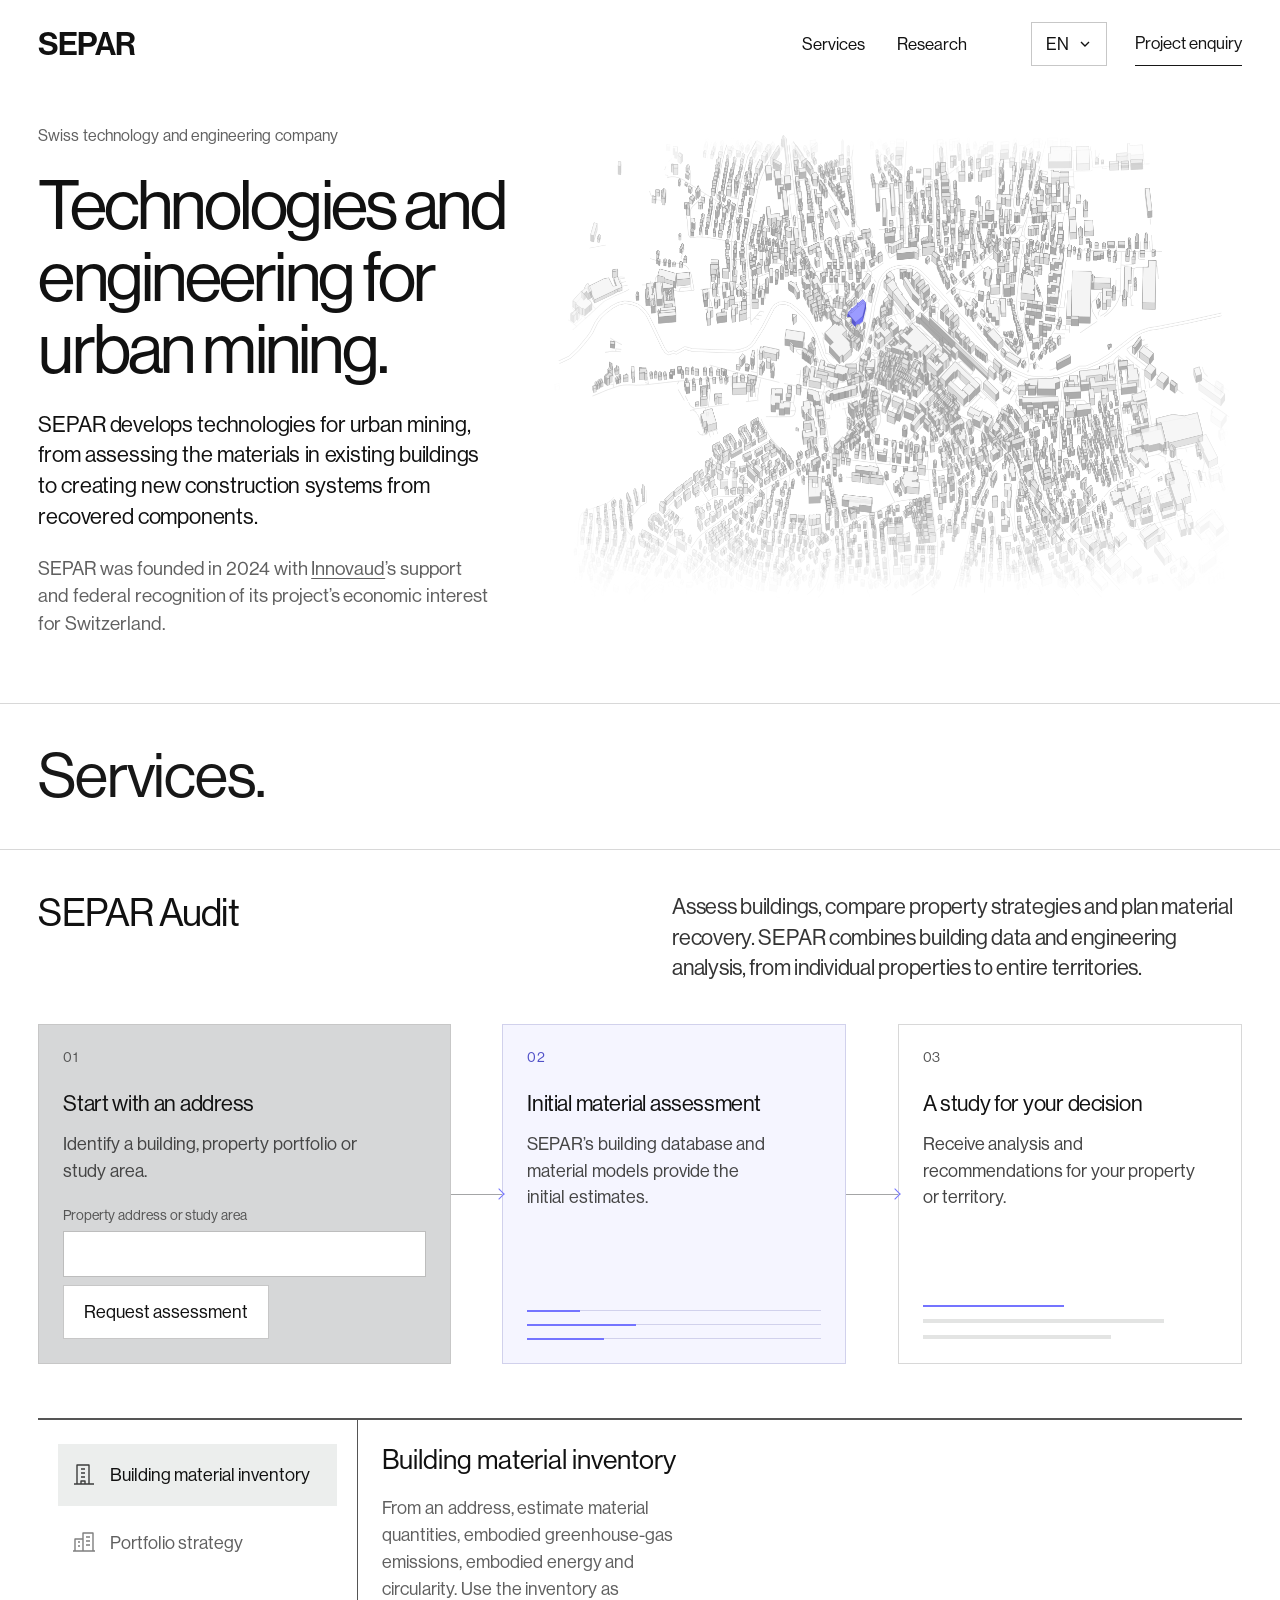
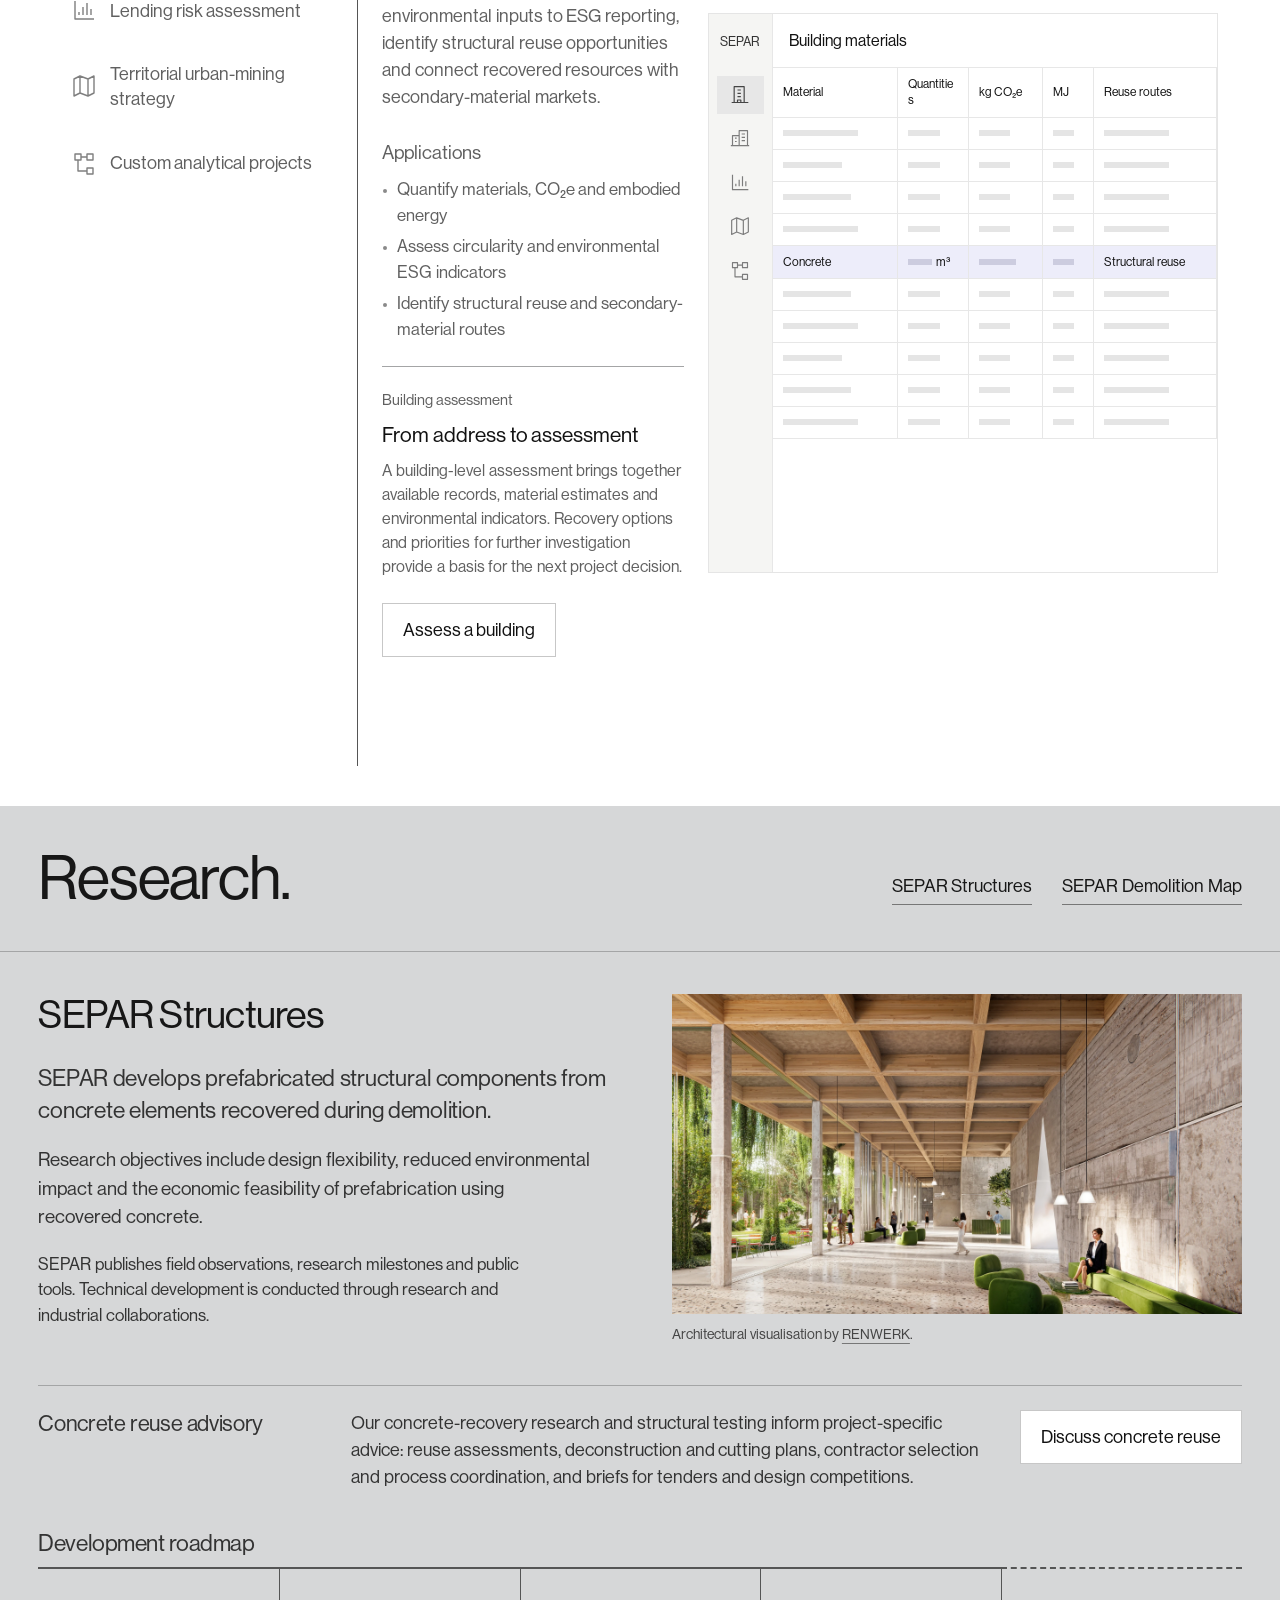
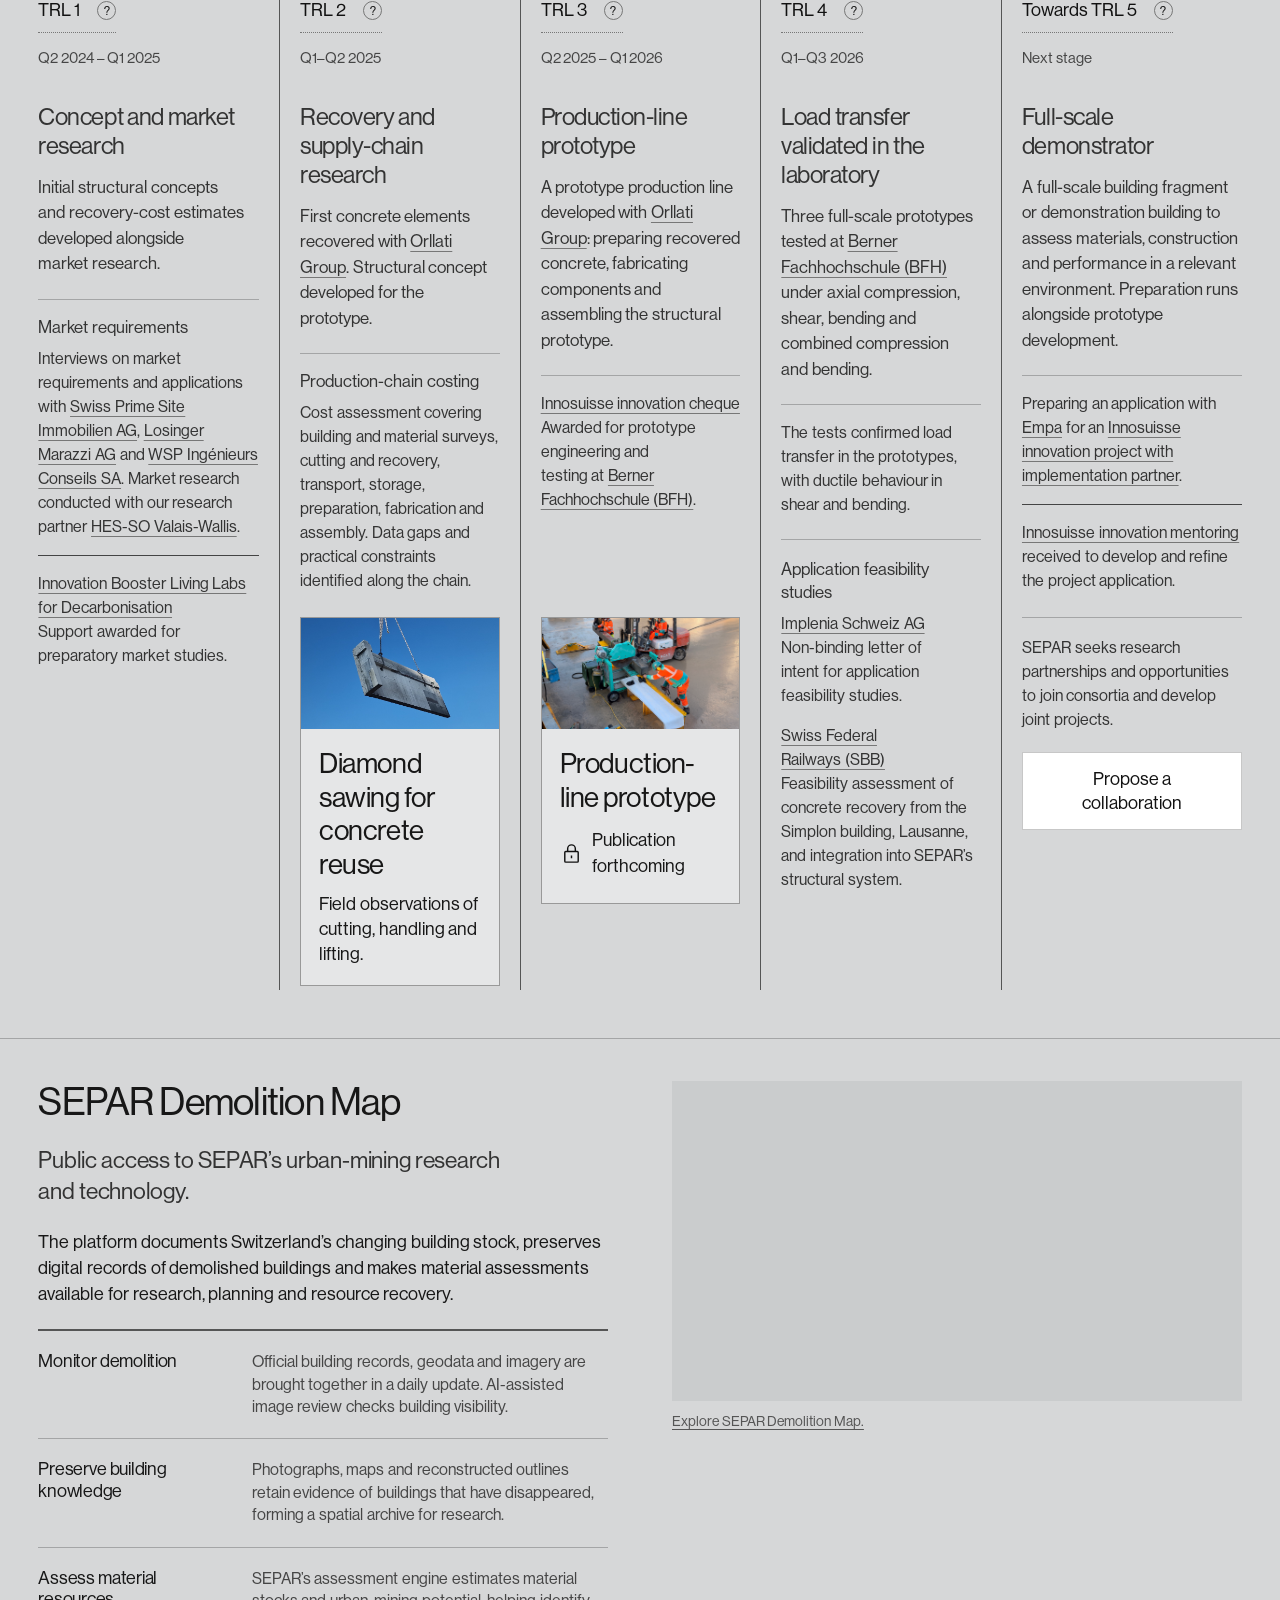
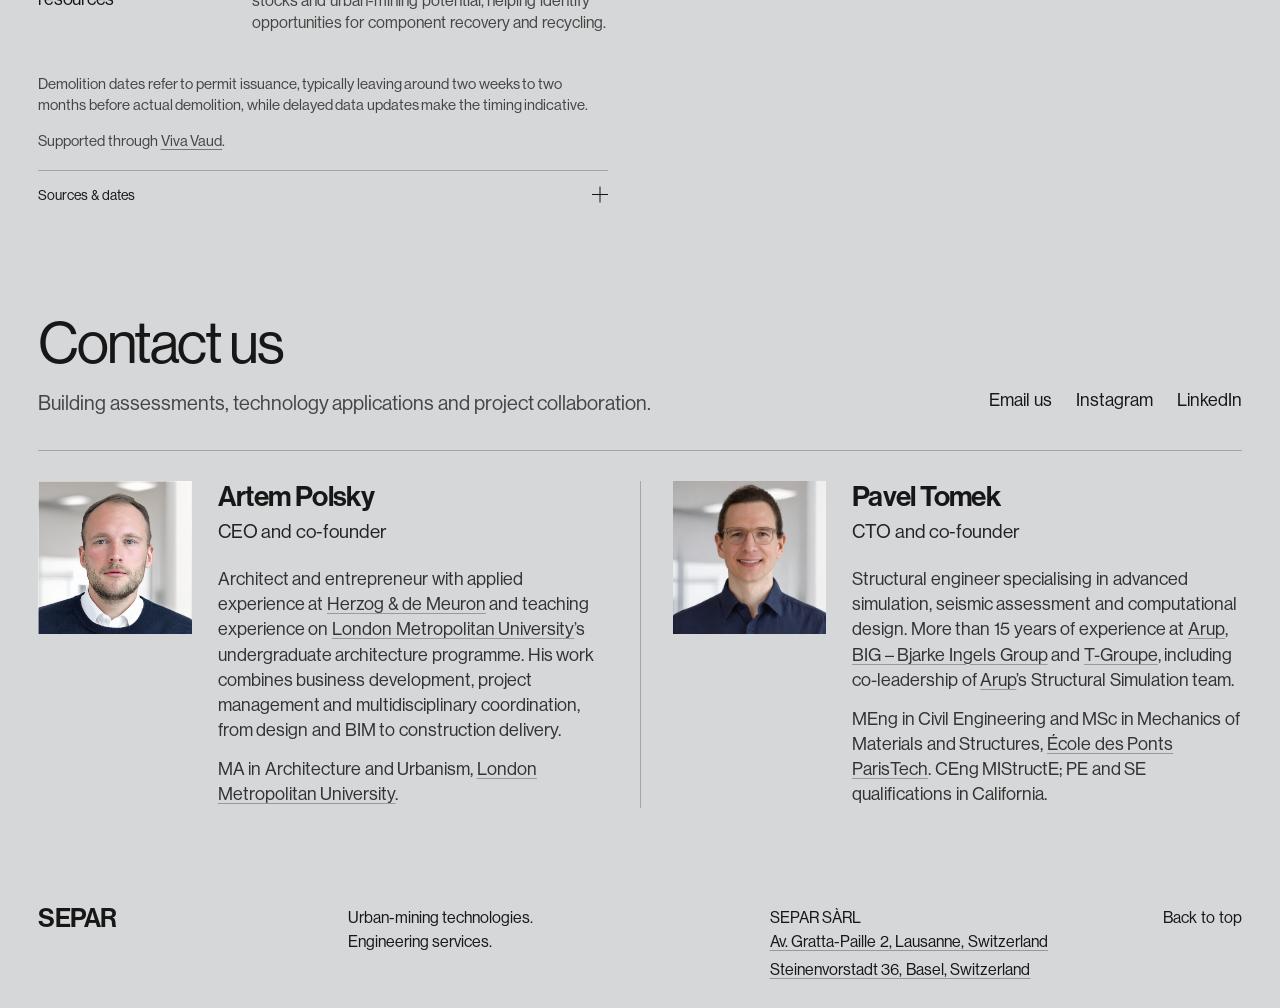
==== commit cbe1deab: "Explain short-lived security filtering of aggregate page counts" ====
--- a/index.html
+++ b/index.html
@@ -16,7 +16,7 @@
 <script src="assets/city-state.js?v=20261028-complete-generations" defer=""></script>
 <script src="assets/city-renewal.js?v=20261028-soft-rays" defer=""></script>
 <script src="assets/services.js?v=20261029-search1" defer=""></script>
-<script src="assets/contact-copy.js?v=20261029-admin2" defer=""></script>
+<script src="assets/contact-copy.js?v=traffic-20261030-20261029-admin2" defer=""></script>
     <script src="assets/search-runtime.js?v=20261029-search1" defer=""></script><script src="app.js?v=20261029-search1" defer=""></script>
     <script src="assets/contact-forms.js?v=20261029-admin1" defer=""></script>
     <script src="assets/map-embed.js" defer=""></script>
@@ -33,7 +33,7 @@
   <link rel="stylesheet" href="assets/reference-links.css?v=20261028-1">
 <link rel="stylesheet" href="assets/contact-forms.css?v=20261028-forms-1">
 <script src="assets/site-metrics.js?v=20261029-search1" defer=""></script>
-<meta property="og:url" content="https://separ.ch/"><meta property="og:locale" content="en_GB"><meta property="og:site_name" content="SEPAR"><meta property="og:image" content="https://separ.ch/assets/river-city.webp"><meta property="og:image:alt" content="An animated three-dimensional neighbourhood. Buildings are dismantled, violet material flows reach empty sites, and new buildings rise and become grey."><meta name="twitter:card" content="summary_large_image"><meta name="twitter:title" content="SEPAR — Urban mining, material assessments and concrete reuse"><meta name="twitter:description" content="Building material inventories, portfolio and lending-risk assessments, territorial urban-mining strategies and concrete reuse research. SEPAR, Switzerland."><meta name="twitter:image" content="https://separ.ch/assets/river-city.webp"><meta name="robots" content="index, follow, max-image-preview:large"><link rel="canonical" href="https://separ.ch/"><link rel="alternate" hreflang="en" href="https://separ.ch/"><link rel="alternate" hreflang="de" href="https://separ.ch/de/"><link rel="alternate" hreflang="fr" href="https://separ.ch/fr/"><link rel="alternate" hreflang="it" href="https://separ.ch/it/"><link rel="alternate" hreflang="x-default" href="https://separ.ch/"><script id="separ-schema" type="application/ld+json">{"@context":"https://schema.org","@graph":[{"@type":"Organization","@id":"https://separ.ch/#organization","name":"SEPAR","url":"https://separ.ch/","email":"separ@separ.ch","foundingDate":"2024","address":[{"@type":"PostalAddress","streetAddress":"Av. Gratta-Paille 2","addressLocality":"Lausanne","addressCountry":"CH"},{"@type":"PostalAddress","streetAddress":"Steinenvorstadt 36","addressLocality":"Basel","addressCountry":"CH"}],"sameAs":["https://www.instagram.com/demolition.ch/","https://www.linkedin.com/company/separch/"]},{"@type":"WebSite","@id":"https://separ.ch/#website","url":"https://separ.ch/","name":"SEPAR","publisher":{"@id":"https://separ.ch/#organization"},"inLanguage":["en","de","fr","it"]},{"@type":"WebPage","@id":"https://separ.ch/#page","url":"https://separ.ch/","name":"SEPAR — Urban mining, material assessments and concrete reuse","description":"Building material inventories, portfolio and lending-risk assessments, territorial urban-mining strategies and concrete reuse research. SEPAR, Switzerland.","inLanguage":"en","isPartOf":{"@id":"https://separ.ch/#website"},"about":{"@id":"https://separ.ch/#organization"}},{"@type":"Service","@id":"https://separ.ch/#service-panel-1","name":"Building material inventory","description":"From an address, estimate material quantities, embodied greenhouse-gas emissions, embodied energy and circularity. Use the inventory as environmental inputs to ESG reporting, identify structural reuse opportunities and connect recovered resources with secondary-material markets.","url":"https://separ.ch/#service-panel-1","provider":{"@id":"https://separ.ch/#organization"}},{"@type":"Service","@id":"https://separ.ch/#service-panel-2","name":"Portfolio strategy","description":"Compare financial and environmental scenarios across the whole portfolio. Test how renewal timing, costs and recovery-market conditions affect projected expenditure, recovery value, embodied emissions and energy to guide investment and circularity priorities.","url":"https://separ.ch/#service-panel-2","provider":{"@id":"https://separ.ch/#organization"}},{"@type":"Service","@id":"https://separ.ch/#service-panel-3","name":"Lending risk assessment","description":"Assess building-related risks before financing. Examine renewal needs, demolition exposure and potential net material recovery value as part of technical due diligence.","url":"https://separ.ch/#service-panel-3","provider":{"@id":"https://separ.ch/#organization"}},{"@type":"Service","@id":"https://separ.ch/#service-panel-4","name":"Territorial urban-mining strategy","description":"Develop an urban-mining strategy for a municipality or region. Connect material resources and future flows with construction demand, logistics and recovery infrastructure.","url":"https://separ.ch/#service-panel-4","provider":{"@id":"https://separ.ch/#organization"}},{"@type":"Service","@id":"https://separ.ch/#service-panel-5","name":"Custom analytical projects","description":"Bring us a building, material or urban-mining question beyond the standard assessments. We develop a dedicated study, combining AI-assisted data analysis, spatial modelling and engineering expertise to turn complex evidence into scenarios and recommendations.","url":"https://separ.ch/#service-panel-5","provider":{"@id":"https://separ.ch/#organization"}}]}</script><script id="separ-search-config" type="application/json">{"article":false,"english":{"skip":"Skip to content","navAudit":"Services","navResearch":"Research","language":"Language","enquiryGeneral":"Project enquiry","aboutEyebrow":"Swiss technology and engineering company","aboutTitle":"Technologies and engineering for urban mining.","aboutLead":"SEPAR develops technologies for urban mining, from assessing the materials in existing buildings to creating new construction systems from recovered components.","aboutOrigin":"SEPAR was founded in 2024 with \u003ca href=\"https://www.innovaud.ch/en/\" target=\"_blank\" rel=\"noopener noreferrer\">Innovaud\u003c/a>’s support and federal recognition of its project’s economic interest for Switzerland.","servicesGroup":"Services.","servicesHeading":"SEPAR Audit","servicesIntro":"Assess buildings, compare property strategies and plan material recovery. SEPAR combines building data and engineering analysis, from individual properties to entire territories.","startTitle":"Start with an address","startScope":"Identify a building, property portfolio or study area.","addressLabel":"Property address or study area","enquiryAddress":"Request assessment","engineTitle":"Initial material assessment","engineBody":"SEPAR’s building database and material models provide the initial estimates.","resultTitle":"A study for your decision","resultBody":"Receive analysis and recommendations for your property or territory.","service1Title":"Building material inventory","service2Title":"Portfolio strategy","service3Title":"Lending risk assessment","service4Title":"Territorial urban-mining strategy","service5Title":"Custom analytical projects","service1Body":"From an address, estimate material quantities, embodied greenhouse-gas emissions, embodied energy and circularity. Use the inventory as environmental inputs to ESG reporting, identify structural reuse opportunities and connect recovered resources with secondary-material markets.","normUseHeading":"Applications","normUse11":"Quantify materials, CO₂e and embodied energy","normUse12":"Assess circularity and environmental ESG indicators","normUse13":"Identify structural reuse and secondary-material routes","normCase1":"Building assessment","inventoryExampleTitle":"From address to assessment","case1Compact":"A building-level assessment brings together available records, material estimates and environmental indicators. Recovery options and priorities for further investigation provide a basis for the next project decision.","enquiryInventory":"Assess a building","service2Body":"Compare financial and environmental scenarios across the whole portfolio. Test how renewal timing, costs and recovery-market conditions affect projected expenditure, recovery value, embodied emissions and energy to guide investment and circularity priorities.","normUse21":"Compare portfolio-wide financial and environmental outcomes","normUse22":"Test sensitivity to renewal timing, costs and recovery markets","normUse23":"Prioritise investment and circularity across the portfolio","normCase2":"Material and portfolio study, 2026","case2Compact":"A three-building study covering concrete, steel, timber and glazing estimates, renovation, demolition and selective-disassembly scenarios, and associated material-production and disposal emissions.","enquiryPortfolio":"Assess your portfolio","service3Body":"Assess building-related risks before financing. Examine renewal needs, demolition exposure and potential net material recovery value as part of technical due diligence.","normUse31":"Review renewal expenditure","normUse32":"Assess early-demolition exposure","normUse33":"Examine net recovery value","case3Kind":"Lending assessment study, 2025","case3Compact":"Study of building-related lending risks and material recovery value in the context of financing requirements. The analytical scope covers potential resale proceeds, dismantling, transport and preparation costs.","enquiryLending":"Assess lending exposure","service4Body":"Develop an urban-mining strategy for a municipality or region. Connect material resources and future flows with construction demand, logistics and recovery infrastructure.","normUse41":"Map future material resources","normUse42":"Plan collection and processing capacity","normUse43":"Connect supply with local demand","caseCommission":"Territorial resource study, 2025–2026","case4Compact":"Territorial material-resource study covering 234,775 building records in the Canton of Vaud. The analytical scope includes material-resource maps, geodata and demolition-flow scenarios to 2035.","enquiryTerritory":"Plan an urban-mining study","service5Body":"Bring us a building, material or urban-mining question beyond the standard assessments. We develop a dedicated study, combining AI-assisted data analysis, spatial modelling and engineering expertise to turn complex evidence into scenarios and recommendations.","normUse51":"Develop assessment methods for a specific decision","normUse52":"Evaluate technical, environmental and economic feasibility","normUse53":"Build strategies across sectors and territories","customScopeLabel":"Project development","customScopeTitle":"From your question to a defined scope","customScopeBody":"Together we define the decision, available evidence and expected deliverables, then agree the method, scope and milestones.","enquiryCustom":"Scope a custom project","normVisual1":"Building materials","styleTableMaterial":"Material","pvQuantities":"Quantities","styleTableReuseRoutes":"Reuse routes","depthConcrete":"Concrete","styleStructuralReuse":"Structural reuse","stylePortfolioTitle":"Portfolio performance","stylePortfolioCosts":"Costs &amp; recovery value","stylePortfolioCarbonEnergy":"Carbon &amp; energy","stylePortfolioSensitivity":"Scenario sensitivity","normVisual3":"Building risks &amp; recovery value","pvExposure":"Building exposure","depthOrigination":"Origination","depthReview":"Refinancing / review","depthMaturity":"Maturity","normComparison":"Scenario comparison","normLoan":"Lending horizon","pvRecoveryBalance":"Recovery balance","normGross":"Resale proceeds","normCosts":"Recovery costs","normNetValue":"Net recovery value","normFlows":"Material routes","normVisual4":"Territorial urban mining","normResources":"Resources","normProcessing":"Processing","normDemand":"Demand","normHorizon":"Planning to 2035","customPreviewTitle":"Custom assessment","customBriefLabel":"Project brief","customQuestion":"Where is concrete recovery viable?","customDataBuildings":"Buildings","customDataDocuments":"Documents","customDataMarkets":"Markets","customAnalysis":"Scenario analysis","customPriorities":"Priorities","customResult":"Decision brief","researchGroup":"Research.","techTitle":"SEPAR Structures","mapTitle":"SEPAR Demolition Map","techIntro":"SEPAR develops prefabricated structural components from concrete elements recovered during demolition.","valuesAmbition":"Research objectives include design flexibility, reduced environmental impact and the economic feasibility of prefabrication using recovered concrete.","sharingBody":"SEPAR publishes field observations, research milestones and public tools. Technical development is conducted through research and industrial collaborations.","valuesCredit":"Architectural visualisation by \u003ca href=\"https://www.renwerk.com/\" target=\"_blank\" rel=\"noopener noreferrer\">RENWERK\u003c/a>.","researchAdvisoryTitle":"Concrete reuse advisory","researchAdvisoryBody":"Our concrete-recovery research and structural testing inform project-specific advice: reuse assessments, deconstruction and cutting plans, contractor selection and process coordination, and briefs for tenders and design competitions.","enquiryAdvisory":"Discuss concrete reuse","timelineHeading":"Development roadmap","trlIntro":"Technology Readiness Level (TRL) describes technology maturity on a nine-level scale used in European research programmes.","trl1":"TRL 1: basic principles observed. SEPAR’s first stage combined initial studies with market research.","phase1Date":"Q2 2024 – Q1 2025","phase1Title":"Concept and market research","phase1Body":"Initial structural concepts and recovery-cost estimates developed alongside market research.","marketMilestone":"Market requirements","phase2Market":"Interviews on market requirements and applications with \u003ca href=\"https://sps.swiss/en/group/home\" target=\"_blank\" rel=\"noopener noreferrer\">Swiss Prime Site Immobilien AG\u003c/a>, \u003ca href=\"https://www.losinger-marazzi.ch/fr\" target=\"_blank\" rel=\"noopener noreferrer\">Losinger Marazzi AG\u003c/a> and \u003ca href=\"https://www.wsp.com/fr-ch\" target=\"_blank\" rel=\"noopener noreferrer\">WSP Ingénieurs Conseils SA\u003c/a>. Market research conducted with our research partner \u003ca href=\"https://www.hevs.ch/en\" target=\"_blank\" rel=\"noopener noreferrer\">HES-SO Valais-Wallis\u003c/a>.","phase1Support":"\u003ca href=\"https://energylivinglab.com/projects/innovation-booster/\" target=\"_blank\" rel=\"noopener noreferrer\">Innovation Booster Living Labs for Decarbonisation\u003c/a>\u003cbr>Support awarded for preparatory market studies.","trl2":"TRL 2: technology concept formulated. SEPAR developed the structural concept alongside field recovery trials.","phase2Date":"Q1–Q2 2025","phase2Title":"Recovery and supply-chain research","phase2Body":"First concrete elements recovered with \u003ca href=\"https://www.orllati.ch/blog/le-futur-de-la-construction-passepar-le-reemploi-du-beton-1390\" target=\"_blank\" rel=\"noopener noreferrer\">Orllati Group\u003c/a>. Structural concept developed for the prototype.","phase3CostsTitle":"Production-chain costing","phase3Costs":"Cost assessment covering building and material surveys, cutting and recovery, transport, storage, preparation, fabrication and assembly. Data gaps and practical constraints identified along the chain.","articleLink":"Diamond sawing for concrete reuse","articleDate":"Field observations of cutting, handling and lifting.","trl3":"TRL 3: experimental proof of concept. SEPAR built and tested the production sequence through fabrication and prototype assembly.","phase3Date":"Q2 2025 – Q1 2026","phase3Title":"Production-line prototype","phase3Body":"A prototype production line developed with \u003ca href=\"https://www.orllati.ch/blog/le-futur-de-la-construction-passepar-le-reemploi-du-beton-1390\" target=\"_blank\" rel=\"noopener noreferrer\">Orllati Group\u003c/a>: preparing recovered concrete, fabricating components and assembling the structural prototype.","phase3Support":"\u003ca href=\"https://www.innosuisse.admin.ch/en/innovation-cheque\" target=\"_blank\" rel=\"noopener noreferrer\">Innosuisse innovation cheque\u003c/a>\u003cbr>Awarded for prototype engineering and testing at \u003ca href=\"https://www.bfh.ch/de/\" target=\"_blank\" rel=\"noopener noreferrer\">Berner Fachhochschule (BFH)\u003c/a>.","prototypeTitle":"Production-line prototype","prototypeStatus":"Publication forthcoming","prototypeRelease":"Available after completion of TRL 5–6.","trl4":"TRL 4: technology validated in the laboratory. SEPAR’s assessment concerns the tested prototype and its experimental scope.","phase4Date":"Q1–Q3 2026","phase4Title":"Load transfer validated in the laboratory","phase4Body":"Three full-scale prototypes tested at \u003ca href=\"https://www.bfh.ch/en/\" target=\"_blank\" rel=\"noopener noreferrer\">Berner Fachhochschule (BFH)\u003c/a> under axial compression, shear, bending and combined compression and bending.","labResult":"The tests confirmed load transfer in the prototypes, with ductile behaviour in shear and bending.","pilotMilestone":"Application feasibility studies","phase4Pilot":"\u003ca href=\"https://implenia.com/en/\" target=\"_blank\" rel=\"noopener noreferrer\">Implenia Schweiz AG\u003c/a>\u003cbr>Non-binding letter of intent for application feasibility studies.","lausanneStudy":"\u003ca href=\"https://company.sbb.ch/en/company/about-us.html\" target=\"_blank\" rel=\"noopener noreferrer\">Swiss Federal Railways (SBB)\u003c/a>\u003cbr>Feasibility assessment of concrete recovery from the Simplon building, Lausanne, and integration into SEPAR’s structural system.","towardsTrl5":"Towards TRL 5","trl5":"TRL 5: technology validated in a relevant environment. This is the next target; the demonstrator is planned.","pilotStage":"Next stage","pilotTitle":"Full-scale demonstrator","pilotBody":"A full-scale building fragment or demonstration building to assess materials, construction and performance in a relevant environment. Preparation runs alongside prototype development.","phase5Application":"Preparing an application with \u003ca href=\"https://www.empa.ch/web/empa\" target=\"_blank\" rel=\"noopener noreferrer\">Empa\u003c/a> for an \u003ca href=\"https://www.innosuisse.admin.ch/en/innovation-project-with-implementation-partner\" target=\"_blank\" rel=\"noopener noreferrer\">Innosuisse innovation project with implementation partner\u003c/a>.","phase5Mentoring":"\u003ca href=\"https://www.innosuisse.admin.ch/en/innovation-mentoring\" target=\"_blank\" rel=\"noopener noreferrer\">Innosuisse innovation mentoring\u003c/a> received to develop and refine the project application.","pilotAsk":"SEPAR seeks research partnerships and opportunities to join consortia and develop joint projects.","enquiryResearch":"Propose a collaboration","mapPublicLead":"Public access to SEPAR’s urban-mining research and technology.","mapPurpose":"The platform documents Switzerland’s changing building stock, preserves digital records of demolished buildings and makes material assessments available for research, planning and resource recovery.","mapDailyTitle":"Monitor demolition","mapDailyBody":"Official building records, geodata and imagery are brought together in a daily update. AI-assisted image review checks building visibility.","mapDataTitle":"Preserve building knowledge","mapDataBody":"Photographs, maps and reconstructed outlines retain evidence of buildings that have disappeared, forming a spatial archive for research.","mapModelTitle":"Assess material resources","mapModelBody":"SEPAR’s assessment engine estimates material stocks and urban-mining potential, helping identify opportunities for component recovery and recycling.","mapWindowBody":"Demolition dates refer to permit issuance, typically leaving around two weeks to two months before actual demolition, while delayed data updates make the timing indicative.","mapSupportBody":"Supported through \u003ca href=\"https://www.viva-vaud.ch/fr/\" target=\"_blank\" rel=\"noopener noreferrer\">Viva Vaud\u003c/a>.","mapSourcesTitle":"Sources &amp; dates","mapSourcesBody":"\u003ca href=\"https://www.bfs.admin.ch/bfs/en/home/registers/federal-register-buildings-dwellings.html\" target=\"_blank\" rel=\"noopener noreferrer\">Federal Register of Buildings and Dwellings (RBD / GWR)\u003c/a>; \u003ca href=\"https://www.swisstopo.admin.ch/\" target=\"_blank\" rel=\"noopener noreferrer\">swisstopo\u003c/a> / \u003ca href=\"https://www.geo.admin.ch/\" target=\"_blank\" rel=\"noopener noreferrer\">geo.admin.ch\u003c/a>; \u003ca href=\"https://www.bfe.admin.ch/en/solar-facade\" target=\"_blank\" rel=\"noopener noreferrer\">Swiss Federal Office of Energy (SFOE) solar facade data\u003c/a>; \u003ca href=\"https://www.openstreetmap.org/copyright\" target=\"_blank\" rel=\"noopener noreferrer\">OpenStreetMap contributors\u003c/a>; \u003ca href=\"https://www.arcgis.com/home/item.html?id=10df2279f9684e4a9f6a7f08febac2a9\" target=\"_blank\" rel=\"noopener noreferrer\">Esri World Imagery\u003c/a>; \u003ca href=\"https://www.google.com/maps/\" target=\"_blank\" rel=\"noopener noreferrer\">Google Maps\u003c/a> / \u003ca href=\"https://www.google.com/streetview/\" target=\"_blank\" rel=\"noopener noreferrer\">Street View\u003c/a>; \u003ca href=\"https://separ.ch/\" target=\"_blank\" rel=\"noopener noreferrer\">SEPAR monitoring and analysis\u003c/a>.","mapDatesBody":"Historical records are interpreted according to their source and registered demolition year. Daily additions reflect newly detected register entries. Permit dates, register updates and actual demolition dates can differ.","mapVisitCaption":"Explore SEPAR Demolition Map.","teamHeading":"Contact us","contactBody":"Building assessments, technology applications and project collaboration.","emailUs":"Email us","artemRole":"CEO and co-founder","artemBio":"Architect and entrepreneur with applied experience at \u003ca href=\"https://www.herzogdemeuron.com/\" target=\"_blank\" rel=\"noopener noreferrer\">Herzog &amp; de Meuron\u003c/a> and teaching experience on \u003ca href=\"https://www.londonmet.ac.uk/\" target=\"_blank\" rel=\"noopener noreferrer\">London Metropolitan University\u003c/a>’s undergraduate architecture programme. His work combines business development, project management and multidisciplinary coordination, from design and BIM to construction delivery.","artemEducation":"MA in Architecture and Urbanism, \u003ca href=\"https://www.londonmet.ac.uk/\" target=\"_blank\" rel=\"noopener noreferrer\">London Metropolitan University\u003c/a>.","pavelRole":"CTO and co-founder","pavelBio":"Structural engineer specialising in advanced simulation, seismic assessment and computational design. More than 15 years of experience at \u003ca href=\"https://www.arup.com/\" target=\"_blank\" rel=\"noopener noreferrer\">Arup\u003c/a>, \u003ca href=\"https://big.dk/\" target=\"_blank\" rel=\"noopener noreferrer\">BIG – Bjarke Ingels Group\u003c/a> and \u003ca href=\"https://t-groupe.ch/\" target=\"_blank\" rel=\"noopener noreferrer\">T-Groupe\u003c/a>, including co-leadership of \u003ca href=\"https://www.arup.com/\" target=\"_blank\" rel=\"noopener noreferrer\">Arup\u003c/a>’s Structural Simulation team.","pavelEducation":"MEng in Civil Engineering and MSc in Mechanics of Materials and Structures, \u003ca href=\"https://ecoledesponts.fr/\" target=\"_blank\" rel=\"noopener noreferrer\">École des Ponts ParisTech\u003c/a>. CEng MIStructE; PE and SE qualifications in California.","footerTag":"Urban-mining technologies.\u003cbr>Engineering services.","officeLausanne":"Av. Gratta-Paille 2, Lausanne, Switzerland","officeBasel":"Steinenvorstadt 36, Basel, Switzerland","backTop":"Back to top","enquiryTopic":"Your enquiry","enquiryName":"Name (optional)","enquiryEmail":"Email","enquiryPhone":"Phone (optional)","enquiryOrganisation":"Organisation (optional)","enquiryPrivacy":"SEPAR uses your details to respond to this enquiry.","enquiryPrivacyLink":"Privacy information","enquirySend":"Send enquiry","enquirySuccess":"Thank you. Your enquiry has been sent to SEPAR. We will reply using the contact details you provided.","enquiryDone":"Close","privacy":"Privacy &amp; site information","privacyBody":"SEPAR measures daily totals of page views and selected actions, with broad source, country and device categories. Analytics uses no cookies, visitor identifiers or individual browsing histories; it respects Do Not Track and Global Privacy Control. Your language choice is saved in your browser. Cloudflare processes requests and protects the site. IP addresses and request history are kept separately for security, without automatic expiry; they are not linked to enquiries or visitor analytics. Enquiry forms securely store your contact details, message and project context in SEPAR’s Cloudflare database and notify our email inbox. SEPAR uses this correspondence to respond and manage your project. Administrator sign-in uses essential authentication cookies. Staff browsers may also retain a constant preference cookie that excludes their activity from statistics. \u003ca href=\"https://www.cloudflare.com/privacypolicy/\" target=\"_blank\" rel=\"noopener noreferrer\">Cloudflare privacy policy\u003c/a>.","citySources":"City model: \u003ca href=\"https://www.openstreetmap.org/copyright\" target=\"_blank\" rel=\"noopener noreferrer\">© OpenStreetMap contributors\u003c/a>. Building footprints and river alignment from Frauenfeld. Schematic heights and roof forms; illustrative redevelopment and material-transfer scenarios.","serviceImageInfo":"Services illustrations use fictional buildings and schematic analytical graphics. The neighbourhood image is AI-generated. These illustrations explain the assessment process.","mapEmbedInfo":"On larger screens, the embedded SEPAR Demolition Map loads when its section comes into view. The map and its imagery providers process requests under their own privacy terms. On mobile, a local image links to the platform.","privacyContact":"For questions about your data, use the enquiry form or the Email us link at the bottom of the page.","heroAlt":"An animated three-dimensional neighbourhood. Buildings are dismantled, violet material flows reach empty sites, and new buildings rise and become grey.","valuesAlt":"Architectural visualisation of a lobby combining reclaimed concrete elements, timber and planting","articlePreviewAlt":"A recovered concrete wall panel suspended against a blue sky","prototypeAlt":"The prototype production line processing a recovered concrete beam","mapMobileAlt":"Open SEPAR Demolition Map","navLabel":"Main navigation","openMenu":"Open menu","mobileNav":"Mobile navigation","cityAlt":"An animated three-dimensional neighbourhood. Buildings are dismantled, violet material flows reach empty sites, and new buildings rise and become grey.","servicesLabel":"Our services","scene1Alt":"Material inventory with quantities, embodied emissions in kg CO₂e, embodied energy in MJ and reuse routes. Structural reuse is selected; secondary values are abstracted.","scene2Alt":"Portfolio overview with three building groups, map locations and fields for costs and recovery value, carbon and energy, and scenario sensitivity.","scene3Alt":"Lending analysis preview organised as an origination-to-maturity schedule, scenario chart and recovery balance; secondary values are abstract.","scene4Alt":"Territorial urban-mining spatial analysis showing classified resource, processing and demand zones, connecting routes and a planning layer to 2035.","scene5Alt":"Custom study workspace: a project brief about concrete recovery, building records, project documents and market data feed a spatial scenario comparison and a decision brief.","close":"Close","copied":"Email address copied.","copyFailed":"Please select and copy: separ@separ.ch","closeMenu":"Close menu","pageTitle":"SEPAR — Urban mining, material assessments and concrete reuse","metaDescription":"Building material inventories, portfolio and lending-risk assessments, territorial urban-mining strategies and concrete reuse research. SEPAR, Switzerland."},"pages":{"en":{"title":"SEPAR — Urban mining, material assessments and concrete reuse","description":"Building material inventories, portfolio and lending-risk assessments, territorial urban-mining strategies and concrete reuse research. SEPAR, Switzerland.","url":"https://separ.ch/","locale":"en_GB","schema":{"@context":"https://schema.org","@graph":[{"@type":"Organization","@id":"https://separ.ch/#organization","name":"SEPAR","url":"https://separ.ch/","email":"separ@separ.ch","foundingDate":"2024","address":[{"@type":"PostalAddress","streetAddress":"Av. Gratta-Paille 2","addressLocality":"Lausanne","addressCountry":"CH"},{"@type":"PostalAddress","streetAddress":"Steinenvorstadt 36","addressLocality":"Basel","addressCountry":"CH"}],"sameAs":["https://www.instagram.com/demolition.ch/","https://www.linkedin.com/company/separch/"]},{"@type":"WebSite","@id":"https://separ.ch/#website","url":"https://separ.ch/","name":"SEPAR","publisher":{"@id":"https://separ.ch/#organization"},"inLanguage":["en","de","fr","it"]},{"@type":"WebPage","@id":"https://separ.ch/#page","url":"https://separ.ch/","name":"SEPAR — Urban mining, material assessments and concrete reuse","description":"Building material inventories, portfolio and lending-risk assessments, territorial urban-mining strategies and concrete reuse research. SEPAR, Switzerland.","inLanguage":"en","isPartOf":{"@id":"https://separ.ch/#website"},"about":{"@id":"https://separ.ch/#organization"}},{"@type":"Service","@id":"https://separ.ch/#service-panel-1","name":"Building material inventory","description":"From an address, estimate material quantities, embodied greenhouse-gas emissions, embodied energy and circularity. Use the inventory as environmental inputs to ESG reporting, identify structural reuse opportunities and connect recovered resources with secondary-material markets.","url":"https://separ.ch/#service-panel-1","provider":{"@id":"https://separ.ch/#organization"}},{"@type":"Service","@id":"https://separ.ch/#service-panel-2","name":"Portfolio strategy","description":"Compare financial and environmental scenarios across the whole portfolio. Test how renewal timing, costs and recovery-market conditions affect projected expenditure, recovery value, embodied emissions and energy to guide investment and circularity priorities.","url":"https://separ.ch/#service-panel-2","provider":{"@id":"https://separ.ch/#organization"}},{"@type":"Service","@id":"https://separ.ch/#service-panel-3","name":"Lending risk assessment","description":"Assess building-related risks before financing. Examine renewal needs, demolition exposure and potential net material recovery value as part of technical due diligence.","url":"https://separ.ch/#service-panel-3","provider":{"@id":"https://separ.ch/#organization"}},{"@type":"Service","@id":"https://separ.ch/#service-panel-4","name":"Territorial urban-mining strategy","description":"Develop an urban-mining strategy for a municipality or region. Connect material resources and future flows with construction demand, logistics and recovery infrastructure.","url":"https://separ.ch/#service-panel-4","provider":{"@id":"https://separ.ch/#organization"}},{"@type":"Service","@id":"https://separ.ch/#service-panel-5","name":"Custom analytical projects","description":"Bring us a building, material or urban-mining question beyond the standard assessments. We develop a dedicated study, combining AI-assisted data analysis, spatial modelling and engineering expertise to turn complex evidence into scenarios and recommendations.","url":"https://separ.ch/#service-panel-5","provider":{"@id":"https://separ.ch/#organization"}}]}},"de":{"title":"SEPAR — Urban Mining, Materialbewertung und Betonwiederverwendung","description":"Gebäudematerialinventare, Portfolio- und Kreditrisikobewertungen, territoriale Urban-Mining-Strategien und Forschung zur Betonwiederverwendung. SEPAR, Schweiz.","url":"https://separ.ch/de/","locale":"de_CH","schema":{"@context":"https://schema.org","@graph":[{"@type":"Organization","@id":"https://separ.ch/#organization","name":"SEPAR","url":"https://separ.ch/","email":"separ@separ.ch","foundingDate":"2024","address":[{"@type":"PostalAddress","streetAddress":"Av. Gratta-Paille 2","addressLocality":"Lausanne","addressCountry":"CH"},{"@type":"PostalAddress","streetAddress":"Steinenvorstadt 36","addressLocality":"Basel","addressCountry":"CH"}],"sameAs":["https://www.instagram.com/demolition.ch/","https://www.linkedin.com/company/separch/"]},{"@type":"WebSite","@id":"https://separ.ch/#website","url":"https://separ.ch/","name":"SEPAR","publisher":{"@id":"https://separ.ch/#organization"},"inLanguage":["en","de","fr","it"]},{"@type":"WebPage","@id":"https://separ.ch/de/#page","url":"https://separ.ch/de/","name":"SEPAR — Urban Mining, Materialbewertung und Betonwiederverwendung","description":"Gebäudematerialinventare, Portfolio- und Kreditrisikobewertungen, territoriale Urban-Mining-Strategien und Forschung zur Betonwiederverwendung. SEPAR, Schweiz.","inLanguage":"de","isPartOf":{"@id":"https://separ.ch/#website"},"about":{"@id":"https://separ.ch/#organization"}},{"@type":"Service","@id":"https://separ.ch/de/#service-panel-1","name":"Baustoffinventar","description":"Ausgehend von einer Adresse Materialmengen, graue Treibhausgasemissionen, graue Energie und Kreislauffähigkeit abschätzen. Das Inventar liefert Umweltindikatoren für die ESG-Berichterstattung, zeigt Möglichkeiten zur tragenden Wiederverwendung auf und verknüpft zurückgewonnene Ressourcen mit Sekundärmaterialmärkten.","url":"https://separ.ch/de/#service-panel-1","provider":{"@id":"https://separ.ch/#organization"}},{"@type":"Service","@id":"https://separ.ch/de/#service-panel-2","name":"Portfoliostrategie","description":"Finanzielle und ökologische Szenarien für das gesamte Portfolio vergleichen. Untersuchen, wie Erneuerungszeitpunkte, Kosten und Rückgewinnungsmärkte die erwarteten Ausgaben, Rückgewinnungswerte, grauen Emissionen und Energiemengen beeinflussen, um Investitionen und Kreislauffähigkeit zu priorisieren.","url":"https://separ.ch/de/#service-panel-2","provider":{"@id":"https://separ.ch/#organization"}},{"@type":"Service","@id":"https://separ.ch/de/#service-panel-3","name":"Risikobewertung für Immobilienfinanzierungen","description":"Gebäudebezogene Risiken vor einer Finanzierung bewerten. Erneuerungsbedarf, Abbruchrisiko und möglichen Nettoerlös aus der Materialrückgewinnung im Rahmen einer technischen Due Diligence untersuchen.","url":"https://separ.ch/de/#service-panel-3","provider":{"@id":"https://separ.ch/#organization"}},{"@type":"Service","@id":"https://separ.ch/de/#service-panel-4","name":"Regionale Urban-Mining-Strategie","description":"Eine Urban-Mining-Strategie für eine Gemeinde oder Region entwickeln. Materialressourcen und künftige Stoffströme mit Baubedarf, Logistik und Rückgewinnungsinfrastruktur verknüpfen.","url":"https://separ.ch/de/#service-panel-4","provider":{"@id":"https://separ.ch/#organization"}},{"@type":"Service","@id":"https://separ.ch/de/#service-panel-5","name":"Individuelle Analyseprojekte","description":"Sie haben eine Frage zu Gebäuden, Materialien oder Urban Mining, die über die Standardbewertungen hinausgeht? Wir entwickeln eine projektspezifische Studie und verbinden KI-gestützte Datenanalyse, räumliche Modellierung und Ingenieurwissen zu Szenarien und Empfehlungen.","url":"https://separ.ch/de/#service-panel-5","provider":{"@id":"https://separ.ch/#organization"}}]}},"fr":{"title":"SEPAR — Urban mining, évaluation des matériaux et réemploi du béton","description":"Inventaires de matériaux, analyses de portefeuille et de risque de crédit, stratégies territoriales d’urban mining et recherche sur le réemploi du béton. SEPAR, Suisse.","url":"https://separ.ch/fr/","locale":"fr_CH","schema":{"@context":"https://schema.org","@graph":[{"@type":"Organization","@id":"https://separ.ch/#organization","name":"SEPAR","url":"https://separ.ch/","email":"separ@separ.ch","foundingDate":"2024","address":[{"@type":"PostalAddress","streetAddress":"Av. Gratta-Paille 2","addressLocality":"Lausanne","addressCountry":"CH"},{"@type":"PostalAddress","streetAddress":"Steinenvorstadt 36","addressLocality":"Basel","addressCountry":"CH"}],"sameAs":["https://www.instagram.com/demolition.ch/","https://www.linkedin.com/company/separch/"]},{"@type":"WebSite","@id":"https://separ.ch/#website","url":"https://separ.ch/","name":"SEPAR","publisher":{"@id":"https://separ.ch/#organization"},"inLanguage":["en","de","fr","it"]},{"@type":"WebPage","@id":"https://separ.ch/fr/#page","url":"https://separ.ch/fr/","name":"SEPAR — Urban mining, évaluation des matériaux et réemploi du béton","description":"Inventaires de matériaux, analyses de portefeuille et de risque de crédit, stratégies territoriales d’urban mining et recherche sur le réemploi du béton. SEPAR, Suisse.","inLanguage":"fr","isPartOf":{"@id":"https://separ.ch/#website"},"about":{"@id":"https://separ.ch/#organization"}},{"@type":"Service","@id":"https://separ.ch/fr/#service-panel-1","name":"Inventaire des matériaux du bâtiment","description":"À partir d’une adresse, estimer quantités de matériaux, émissions de gaz à effet de serre incorporées, énergie grise et circularité. L’inventaire fournit les données environnementales du reporting ESG, identifie les possibilités de réemploi structurel et relie les ressources récupérées aux marchés des matériaux secondaires.","url":"https://separ.ch/fr/#service-panel-1","provider":{"@id":"https://separ.ch/#organization"}},{"@type":"Service","@id":"https://separ.ch/fr/#service-panel-2","name":"Stratégie de portefeuille","description":"Comparer les scénarios financiers et environnementaux du portefeuille entier. Tester l’effet du calendrier de renouvellement, des coûts et des marchés de récupération sur les dépenses projetées, la valeur de récupération, les émissions incorporées et l’énergie pour orienter les priorités d’investissement et de circularité.","url":"https://separ.ch/fr/#service-panel-2","provider":{"@id":"https://separ.ch/#organization"}},{"@type":"Service","@id":"https://separ.ch/fr/#service-panel-3","name":"Évaluation des risques de financement immobilier","description":"Évaluer les risques liés au bâtiment avant son financement. Examiner les besoins de renouvellement, l’exposition à la démolition et la valeur nette de récupération dans le cadre d’une diligence technique.","url":"https://separ.ch/fr/#service-panel-3","provider":{"@id":"https://separ.ch/#organization"}},{"@type":"Service","@id":"https://separ.ch/fr/#service-panel-4","name":"Stratégie territoriale d’urban mining","description":"Développer une stratégie d’urban mining pour une commune ou une région. Relier ressources matérielles et flux futurs à la demande de construction, à la logistique et aux infrastructures de récupération.","url":"https://separ.ch/fr/#service-panel-4","provider":{"@id":"https://separ.ch/#organization"}},{"@type":"Service","@id":"https://separ.ch/fr/#service-panel-5","name":"Projets d’analyse sur mesure","description":"Confiez-nous une question sur les bâtiments, les matériaux ou les mines urbaines qui dépasse les évaluations courantes. Nous développons une étude dédiée, associant analyse de données assistée par l’IA, modélisation spatiale et expertise en ingénierie pour produire des scénarios et des recommandations.","url":"https://separ.ch/fr/#service-panel-5","provider":{"@id":"https://separ.ch/#organization"}}]}},"it":{"title":"SEPAR — Urban mining, valutazione dei materiali e riuso del calcestruzzo","description":"Inventari dei materiali, analisi di portafoglio e del rischio di credito, strategie territoriali di urban mining e ricerca sul riuso del calcestruzzo. SEPAR, Svizzera.","url":"https://separ.ch/it/","locale":"it_CH","schema":{"@context":"https://schema.org","@graph":[{"@type":"Organization","@id":"https://separ.ch/#organization","name":"SEPAR","url":"https://separ.ch/","email":"separ@separ.ch","foundingDate":"2024","address":[{"@type":"PostalAddress","streetAddress":"Av. Gratta-Paille 2","addressLocality":"Lausanne","addressCountry":"CH"},{"@type":"PostalAddress","streetAddress":"Steinenvorstadt 36","addressLocality":"Basel","addressCountry":"CH"}],"sameAs":["https://www.instagram.com/demolition.ch/","https://www.linkedin.com/company/separch/"]},{"@type":"WebSite","@id":"https://separ.ch/#website","url":"https://separ.ch/","name":"SEPAR","publisher":{"@id":"https://separ.ch/#organization"},"inLanguage":["en","de","fr","it"]},{"@type":"WebPage","@id":"https://separ.ch/it/#page","url":"https://separ.ch/it/","name":"SEPAR — Urban mining, valutazione dei materiali e riuso del calcestruzzo","description":"Inventari dei materiali, analisi di portafoglio e del rischio di credito, strategie territoriali di urban mining e ricerca sul riuso del calcestruzzo. SEPAR, Svizzera.","inLanguage":"it","isPartOf":{"@id":"https://separ.ch/#website"},"about":{"@id":"https://separ.ch/#organization"}},{"@type":"Service","@id":"https://separ.ch/it/#service-panel-1","name":"Inventario dei materiali dell’edificio","description":"Da un indirizzo, stimare quantità di materiali, emissioni incorporate di gas serra, energia incorporata e circolarità. L’inventario fornisce dati ambientali per la rendicontazione ESG, individua opportunità di riuso strutturale e collega le risorse recuperate ai mercati dei materiali secondari.","url":"https://separ.ch/it/#service-panel-1","provider":{"@id":"https://separ.ch/#organization"}},{"@type":"Service","@id":"https://separ.ch/it/#service-panel-2","name":"Strategia di portafoglio","description":"Confrontare scenari finanziari e ambientali dell’intero portafoglio. Verificare come tempi di rinnovo, costi e condizioni dei mercati del recupero influenzino spesa prevista, valore di recupero, emissioni incorporate ed energia, per orientare le priorità d’investimento e di circolarità.","url":"https://separ.ch/it/#service-panel-2","provider":{"@id":"https://separ.ch/#organization"}},{"@type":"Service","@id":"https://separ.ch/it/#service-panel-3","name":"Valutazione dei rischi del credito immobiliare","description":"Valutare i rischi dell’edificio prima del finanziamento. Esaminare esigenze di rinnovo, esposizione alla demolizione e potenziale valore netto dei materiali recuperabili nella due diligence tecnica.","url":"https://separ.ch/it/#service-panel-3","provider":{"@id":"https://separ.ch/#organization"}},{"@type":"Service","@id":"https://separ.ch/it/#service-panel-4","name":"Strategia territoriale di urban mining","description":"Sviluppare una strategia di urban mining per un comune o una regione. Collegare risorse materiali e flussi futuri a domanda edilizia, logistica e infrastrutture di recupero.","url":"https://separ.ch/it/#service-panel-4","provider":{"@id":"https://separ.ch/#organization"}},{"@type":"Service","@id":"https://separ.ch/it/#service-panel-5","name":"Progetti di analisi su misura","description":"Affidateci una questione su edifici, materiali o urban mining che vada oltre le valutazioni standard. Sviluppiamo uno studio dedicato, combinando analisi dei dati assistita dall’IA, modellazione spaziale e competenze ingegneristiche per elaborare scenari e raccomandazioni.","url":"https://separ.ch/it/#service-panel-5","provider":{"@id":"https://separ.ch/#organization"}}]}}}}</script></head>
+<meta property="og:url" content="https://separ.ch/"><meta property="og:locale" content="en_GB"><meta property="og:site_name" content="SEPAR"><meta property="og:image" content="https://separ.ch/assets/river-city.webp"><meta property="og:image:alt" content="An animated three-dimensional neighbourhood. Buildings are dismantled, violet material flows reach empty sites, and new buildings rise and become grey."><meta name="twitter:card" content="summary_large_image"><meta name="twitter:title" content="SEPAR — Urban mining, material assessments and concrete reuse"><meta name="twitter:description" content="Building material inventories, portfolio and lending-risk assessments, territorial urban-mining strategies and concrete reuse research. SEPAR, Switzerland."><meta name="twitter:image" content="https://separ.ch/assets/river-city.webp"><meta name="robots" content="index, follow, max-image-preview:large"><link rel="canonical" href="https://separ.ch/"><link rel="alternate" hreflang="en" href="https://separ.ch/"><link rel="alternate" hreflang="de" href="https://separ.ch/de/"><link rel="alternate" hreflang="fr" href="https://separ.ch/fr/"><link rel="alternate" hreflang="it" href="https://separ.ch/it/"><link rel="alternate" hreflang="x-default" href="https://separ.ch/"><script id="separ-schema" type="application/ld+json">{"@context":"https://schema.org","@graph":[{"@type":"Organization","@id":"https://separ.ch/#organization","name":"SEPAR","url":"https://separ.ch/","email":"separ@separ.ch","foundingDate":"2024","address":[{"@type":"PostalAddress","streetAddress":"Av. Gratta-Paille 2","addressLocality":"Lausanne","addressCountry":"CH"},{"@type":"PostalAddress","streetAddress":"Steinenvorstadt 36","addressLocality":"Basel","addressCountry":"CH"}],"sameAs":["https://www.instagram.com/demolition.ch/","https://www.linkedin.com/company/separch/"]},{"@type":"WebSite","@id":"https://separ.ch/#website","url":"https://separ.ch/","name":"SEPAR","publisher":{"@id":"https://separ.ch/#organization"},"inLanguage":["en","de","fr","it"]},{"@type":"WebPage","@id":"https://separ.ch/#page","url":"https://separ.ch/","name":"SEPAR — Urban mining, material assessments and concrete reuse","description":"Building material inventories, portfolio and lending-risk assessments, territorial urban-mining strategies and concrete reuse research. SEPAR, Switzerland.","inLanguage":"en","isPartOf":{"@id":"https://separ.ch/#website"},"about":{"@id":"https://separ.ch/#organization"}},{"@type":"Service","@id":"https://separ.ch/#service-panel-1","name":"Building material inventory","description":"From an address, estimate material quantities, embodied greenhouse-gas emissions, embodied energy and circularity. Use the inventory as environmental inputs to ESG reporting, identify structural reuse opportunities and connect recovered resources with secondary-material markets.","url":"https://separ.ch/#service-panel-1","provider":{"@id":"https://separ.ch/#organization"}},{"@type":"Service","@id":"https://separ.ch/#service-panel-2","name":"Portfolio strategy","description":"Compare financial and environmental scenarios across the whole portfolio. Test how renewal timing, costs and recovery-market conditions affect projected expenditure, recovery value, embodied emissions and energy to guide investment and circularity priorities.","url":"https://separ.ch/#service-panel-2","provider":{"@id":"https://separ.ch/#organization"}},{"@type":"Service","@id":"https://separ.ch/#service-panel-3","name":"Lending risk assessment","description":"Assess building-related risks before financing. Examine renewal needs, demolition exposure and potential net material recovery value as part of technical due diligence.","url":"https://separ.ch/#service-panel-3","provider":{"@id":"https://separ.ch/#organization"}},{"@type":"Service","@id":"https://separ.ch/#service-panel-4","name":"Territorial urban-mining strategy","description":"Develop an urban-mining strategy for a municipality or region. Connect material resources and future flows with construction demand, logistics and recovery infrastructure.","url":"https://separ.ch/#service-panel-4","provider":{"@id":"https://separ.ch/#organization"}},{"@type":"Service","@id":"https://separ.ch/#service-panel-5","name":"Custom analytical projects","description":"Bring us a building, material or urban-mining question beyond the standard assessments. We develop a dedicated study, combining AI-assisted data analysis, spatial modelling and engineering expertise to turn complex evidence into scenarios and recommendations.","url":"https://separ.ch/#service-panel-5","provider":{"@id":"https://separ.ch/#organization"}}]}</script><script id="separ-search-config" type="application/json">{"article":false,"english":{"skip":"Skip to content","navAudit":"Services","navResearch":"Research","language":"Language","enquiryGeneral":"Project enquiry","aboutEyebrow":"Swiss technology and engineering company","aboutTitle":"Technologies and engineering for urban mining.","aboutLead":"SEPAR develops technologies for urban mining, from assessing the materials in existing buildings to creating new construction systems from recovered components.","aboutOrigin":"SEPAR was founded in 2024 with \u003ca href=\"https://www.innovaud.ch/en/\" target=\"_blank\" rel=\"noopener noreferrer\">Innovaud\u003c/a>’s support and federal recognition of its project’s economic interest for Switzerland.","servicesGroup":"Services.","servicesHeading":"SEPAR Audit","servicesIntro":"Assess buildings, compare property strategies and plan material recovery. SEPAR combines building data and engineering analysis, from individual properties to entire territories.","startTitle":"Start with an address","startScope":"Identify a building, property portfolio or study area.","addressLabel":"Property address or study area","enquiryAddress":"Request assessment","engineTitle":"Initial material assessment","engineBody":"SEPAR’s building database and material models provide the initial estimates.","resultTitle":"A study for your decision","resultBody":"Receive analysis and recommendations for your property or territory.","service1Title":"Building material inventory","service2Title":"Portfolio strategy","service3Title":"Lending risk assessment","service4Title":"Territorial urban-mining strategy","service5Title":"Custom analytical projects","service1Body":"From an address, estimate material quantities, embodied greenhouse-gas emissions, embodied energy and circularity. Use the inventory as environmental inputs to ESG reporting, identify structural reuse opportunities and connect recovered resources with secondary-material markets.","normUseHeading":"Applications","normUse11":"Quantify materials, CO₂e and embodied energy","normUse12":"Assess circularity and environmental ESG indicators","normUse13":"Identify structural reuse and secondary-material routes","normCase1":"Building assessment","inventoryExampleTitle":"From address to assessment","case1Compact":"A building-level assessment brings together available records, material estimates and environmental indicators. Recovery options and priorities for further investigation provide a basis for the next project decision.","enquiryInventory":"Assess a building","service2Body":"Compare financial and environmental scenarios across the whole portfolio. Test how renewal timing, costs and recovery-market conditions affect projected expenditure, recovery value, embodied emissions and energy to guide investment and circularity priorities.","normUse21":"Compare portfolio-wide financial and environmental outcomes","normUse22":"Test sensitivity to renewal timing, costs and recovery markets","normUse23":"Prioritise investment and circularity across the portfolio","normCase2":"Material and portfolio study, 2026","case2Compact":"A three-building study covering concrete, steel, timber and glazing estimates, renovation, demolition and selective-disassembly scenarios, and associated material-production and disposal emissions.","enquiryPortfolio":"Assess your portfolio","service3Body":"Assess building-related risks before financing. Examine renewal needs, demolition exposure and potential net material recovery value as part of technical due diligence.","normUse31":"Review renewal expenditure","normUse32":"Assess early-demolition exposure","normUse33":"Examine net recovery value","case3Kind":"Lending assessment study, 2025","case3Compact":"Study of building-related lending risks and material recovery value in the context of financing requirements. The analytical scope covers potential resale proceeds, dismantling, transport and preparation costs.","enquiryLending":"Assess lending exposure","service4Body":"Develop an urban-mining strategy for a municipality or region. Connect material resources and future flows with construction demand, logistics and recovery infrastructure.","normUse41":"Map future material resources","normUse42":"Plan collection and processing capacity","normUse43":"Connect supply with local demand","caseCommission":"Territorial resource study, 2025–2026","case4Compact":"Territorial material-resource study covering 234,775 building records in the Canton of Vaud. The analytical scope includes material-resource maps, geodata and demolition-flow scenarios to 2035.","enquiryTerritory":"Plan an urban-mining study","service5Body":"Bring us a building, material or urban-mining question beyond the standard assessments. We develop a dedicated study, combining AI-assisted data analysis, spatial modelling and engineering expertise to turn complex evidence into scenarios and recommendations.","normUse51":"Develop assessment methods for a specific decision","normUse52":"Evaluate technical, environmental and economic feasibility","normUse53":"Build strategies across sectors and territories","customScopeLabel":"Project development","customScopeTitle":"From your question to a defined scope","customScopeBody":"Together we define the decision, available evidence and expected deliverables, then agree the method, scope and milestones.","enquiryCustom":"Scope a custom project","normVisual1":"Building materials","styleTableMaterial":"Material","pvQuantities":"Quantities","styleTableReuseRoutes":"Reuse routes","depthConcrete":"Concrete","styleStructuralReuse":"Structural reuse","stylePortfolioTitle":"Portfolio performance","stylePortfolioCosts":"Costs &amp; recovery value","stylePortfolioCarbonEnergy":"Carbon &amp; energy","stylePortfolioSensitivity":"Scenario sensitivity","normVisual3":"Building risks &amp; recovery value","pvExposure":"Building exposure","depthOrigination":"Origination","depthReview":"Refinancing / review","depthMaturity":"Maturity","normComparison":"Scenario comparison","normLoan":"Lending horizon","pvRecoveryBalance":"Recovery balance","normGross":"Resale proceeds","normCosts":"Recovery costs","normNetValue":"Net recovery value","normFlows":"Material routes","normVisual4":"Territorial urban mining","normResources":"Resources","normProcessing":"Processing","normDemand":"Demand","normHorizon":"Planning to 2035","customPreviewTitle":"Custom assessment","customBriefLabel":"Project brief","customQuestion":"Where is concrete recovery viable?","customDataBuildings":"Buildings","customDataDocuments":"Documents","customDataMarkets":"Markets","customAnalysis":"Scenario analysis","customPriorities":"Priorities","customResult":"Decision brief","researchGroup":"Research.","techTitle":"SEPAR Structures","mapTitle":"SEPAR Demolition Map","techIntro":"SEPAR develops prefabricated structural components from concrete elements recovered during demolition.","valuesAmbition":"Research objectives include design flexibility, reduced environmental impact and the economic feasibility of prefabrication using recovered concrete.","sharingBody":"SEPAR publishes field observations, research milestones and public tools. Technical development is conducted through research and industrial collaborations.","valuesCredit":"Architectural visualisation by \u003ca href=\"https://www.renwerk.com/\" target=\"_blank\" rel=\"noopener noreferrer\">RENWERK\u003c/a>.","researchAdvisoryTitle":"Concrete reuse advisory","researchAdvisoryBody":"Our concrete-recovery research and structural testing inform project-specific advice: reuse assessments, deconstruction and cutting plans, contractor selection and process coordination, and briefs for tenders and design competitions.","enquiryAdvisory":"Discuss concrete reuse","timelineHeading":"Development roadmap","trlIntro":"Technology Readiness Level (TRL) describes technology maturity on a nine-level scale used in European research programmes.","trl1":"TRL 1: basic principles observed. SEPAR’s first stage combined initial studies with market research.","phase1Date":"Q2 2024 – Q1 2025","phase1Title":"Concept and market research","phase1Body":"Initial structural concepts and recovery-cost estimates developed alongside market research.","marketMilestone":"Market requirements","phase2Market":"Interviews on market requirements and applications with \u003ca href=\"https://sps.swiss/en/group/home\" target=\"_blank\" rel=\"noopener noreferrer\">Swiss Prime Site Immobilien AG\u003c/a>, \u003ca href=\"https://www.losinger-marazzi.ch/fr\" target=\"_blank\" rel=\"noopener noreferrer\">Losinger Marazzi AG\u003c/a> and \u003ca href=\"https://www.wsp.com/fr-ch\" target=\"_blank\" rel=\"noopener noreferrer\">WSP Ingénieurs Conseils SA\u003c/a>. Market research conducted with our research partner \u003ca href=\"https://www.hevs.ch/en\" target=\"_blank\" rel=\"noopener noreferrer\">HES-SO Valais-Wallis\u003c/a>.","phase1Support":"\u003ca href=\"https://energylivinglab.com/projects/innovation-booster/\" target=\"_blank\" rel=\"noopener noreferrer\">Innovation Booster Living Labs for Decarbonisation\u003c/a>\u003cbr>Support awarded for preparatory market studies.","trl2":"TRL 2: technology concept formulated. SEPAR developed the structural concept alongside field recovery trials.","phase2Date":"Q1–Q2 2025","phase2Title":"Recovery and supply-chain research","phase2Body":"First concrete elements recovered with \u003ca href=\"https://www.orllati.ch/blog/le-futur-de-la-construction-passepar-le-reemploi-du-beton-1390\" target=\"_blank\" rel=\"noopener noreferrer\">Orllati Group\u003c/a>. Structural concept developed for the prototype.","phase3CostsTitle":"Production-chain costing","phase3Costs":"Cost assessment covering building and material surveys, cutting and recovery, transport, storage, preparation, fabrication and assembly. Data gaps and practical constraints identified along the chain.","articleLink":"Diamond sawing for concrete reuse","articleDate":"Field observations of cutting, handling and lifting.","trl3":"TRL 3: experimental proof of concept. SEPAR built and tested the production sequence through fabrication and prototype assembly.","phase3Date":"Q2 2025 – Q1 2026","phase3Title":"Production-line prototype","phase3Body":"A prototype production line developed with \u003ca href=\"https://www.orllati.ch/blog/le-futur-de-la-construction-passepar-le-reemploi-du-beton-1390\" target=\"_blank\" rel=\"noopener noreferrer\">Orllati Group\u003c/a>: preparing recovered concrete, fabricating components and assembling the structural prototype.","phase3Support":"\u003ca href=\"https://www.innosuisse.admin.ch/en/innovation-cheque\" target=\"_blank\" rel=\"noopener noreferrer\">Innosuisse innovation cheque\u003c/a>\u003cbr>Awarded for prototype engineering and testing at \u003ca href=\"https://www.bfh.ch/de/\" target=\"_blank\" rel=\"noopener noreferrer\">Berner Fachhochschule (BFH)\u003c/a>.","prototypeTitle":"Production-line prototype","prototypeStatus":"Publication forthcoming","prototypeRelease":"Available after completion of TRL 5–6.","trl4":"TRL 4: technology validated in the laboratory. SEPAR’s assessment concerns the tested prototype and its experimental scope.","phase4Date":"Q1–Q3 2026","phase4Title":"Load transfer validated in the laboratory","phase4Body":"Three full-scale prototypes tested at \u003ca href=\"https://www.bfh.ch/en/\" target=\"_blank\" rel=\"noopener noreferrer\">Berner Fachhochschule (BFH)\u003c/a> under axial compression, shear, bending and combined compression and bending.","labResult":"The tests confirmed load transfer in the prototypes, with ductile behaviour in shear and bending.","pilotMilestone":"Application feasibility studies","phase4Pilot":"\u003ca href=\"https://implenia.com/en/\" target=\"_blank\" rel=\"noopener noreferrer\">Implenia Schweiz AG\u003c/a>\u003cbr>Non-binding letter of intent for application feasibility studies.","lausanneStudy":"\u003ca href=\"https://company.sbb.ch/en/company/about-us.html\" target=\"_blank\" rel=\"noopener noreferrer\">Swiss Federal Railways (SBB)\u003c/a>\u003cbr>Feasibility assessment of concrete recovery from the Simplon building, Lausanne, and integration into SEPAR’s structural system.","towardsTrl5":"Towards TRL 5","trl5":"TRL 5: technology validated in a relevant environment. This is the next target; the demonstrator is planned.","pilotStage":"Next stage","pilotTitle":"Full-scale demonstrator","pilotBody":"A full-scale building fragment or demonstration building to assess materials, construction and performance in a relevant environment. Preparation runs alongside prototype development.","phase5Application":"Preparing an application with \u003ca href=\"https://www.empa.ch/web/empa\" target=\"_blank\" rel=\"noopener noreferrer\">Empa\u003c/a> for an \u003ca href=\"https://www.innosuisse.admin.ch/en/innovation-project-with-implementation-partner\" target=\"_blank\" rel=\"noopener noreferrer\">Innosuisse innovation project with implementation partner\u003c/a>.","phase5Mentoring":"\u003ca href=\"https://www.innosuisse.admin.ch/en/innovation-mentoring\" target=\"_blank\" rel=\"noopener noreferrer\">Innosuisse innovation mentoring\u003c/a> received to develop and refine the project application.","pilotAsk":"SEPAR seeks research partnerships and opportunities to join consortia and develop joint projects.","enquiryResearch":"Propose a collaboration","mapPublicLead":"Public access to SEPAR’s urban-mining research and technology.","mapPurpose":"The platform documents Switzerland’s changing building stock, preserves digital records of demolished buildings and makes material assessments available for research, planning and resource recovery.","mapDailyTitle":"Monitor demolition","mapDailyBody":"Official building records, geodata and imagery are brought together in a daily update. AI-assisted image review checks building visibility.","mapDataTitle":"Preserve building knowledge","mapDataBody":"Photographs, maps and reconstructed outlines retain evidence of buildings that have disappeared, forming a spatial archive for research.","mapModelTitle":"Assess material resources","mapModelBody":"SEPAR’s assessment engine estimates material stocks and urban-mining potential, helping identify opportunities for component recovery and recycling.","mapWindowBody":"Demolition dates refer to permit issuance, typically leaving around two weeks to two months before actual demolition, while delayed data updates make the timing indicative.","mapSupportBody":"Supported through \u003ca href=\"https://www.viva-vaud.ch/fr/\" target=\"_blank\" rel=\"noopener noreferrer\">Viva Vaud\u003c/a>.","mapSourcesTitle":"Sources &amp; dates","mapSourcesBody":"\u003ca href=\"https://www.bfs.admin.ch/bfs/en/home/registers/federal-register-buildings-dwellings.html\" target=\"_blank\" rel=\"noopener noreferrer\">Federal Register of Buildings and Dwellings (RBD / GWR)\u003c/a>; \u003ca href=\"https://www.swisstopo.admin.ch/\" target=\"_blank\" rel=\"noopener noreferrer\">swisstopo\u003c/a> / \u003ca href=\"https://www.geo.admin.ch/\" target=\"_blank\" rel=\"noopener noreferrer\">geo.admin.ch\u003c/a>; \u003ca href=\"https://www.bfe.admin.ch/en/solar-facade\" target=\"_blank\" rel=\"noopener noreferrer\">Swiss Federal Office of Energy (SFOE) solar facade data\u003c/a>; \u003ca href=\"https://www.openstreetmap.org/copyright\" target=\"_blank\" rel=\"noopener noreferrer\">OpenStreetMap contributors\u003c/a>; \u003ca href=\"https://www.arcgis.com/home/item.html?id=10df2279f9684e4a9f6a7f08febac2a9\" target=\"_blank\" rel=\"noopener noreferrer\">Esri World Imagery\u003c/a>; \u003ca href=\"https://www.google.com/maps/\" target=\"_blank\" rel=\"noopener noreferrer\">Google Maps\u003c/a> / \u003ca href=\"https://www.google.com/streetview/\" target=\"_blank\" rel=\"noopener noreferrer\">Street View\u003c/a>; \u003ca href=\"https://separ.ch/\" target=\"_blank\" rel=\"noopener noreferrer\">SEPAR monitoring and analysis\u003c/a>.","mapDatesBody":"Historical records are interpreted according to their source and registered demolition year. Daily additions reflect newly detected register entries. Permit dates, register updates and actual demolition dates can differ.","mapVisitCaption":"Explore SEPAR Demolition Map.","teamHeading":"Contact us","contactBody":"Building assessments, technology applications and project collaboration.","emailUs":"Email us","artemRole":"CEO and co-founder","artemBio":"Architect and entrepreneur with applied experience at \u003ca href=\"https://www.herzogdemeuron.com/\" target=\"_blank\" rel=\"noopener noreferrer\">Herzog &amp; de Meuron\u003c/a> and teaching experience on \u003ca href=\"https://www.londonmet.ac.uk/\" target=\"_blank\" rel=\"noopener noreferrer\">London Metropolitan University\u003c/a>’s undergraduate architecture programme. His work combines business development, project management and multidisciplinary coordination, from design and BIM to construction delivery.","artemEducation":"MA in Architecture and Urbanism, \u003ca href=\"https://www.londonmet.ac.uk/\" target=\"_blank\" rel=\"noopener noreferrer\">London Metropolitan University\u003c/a>.","pavelRole":"CTO and co-founder","pavelBio":"Structural engineer specialising in advanced simulation, seismic assessment and computational design. More than 15 years of experience at \u003ca href=\"https://www.arup.com/\" target=\"_blank\" rel=\"noopener noreferrer\">Arup\u003c/a>, \u003ca href=\"https://big.dk/\" target=\"_blank\" rel=\"noopener noreferrer\">BIG – Bjarke Ingels Group\u003c/a> and \u003ca href=\"https://t-groupe.ch/\" target=\"_blank\" rel=\"noopener noreferrer\">T-Groupe\u003c/a>, including co-leadership of \u003ca href=\"https://www.arup.com/\" target=\"_blank\" rel=\"noopener noreferrer\">Arup\u003c/a>’s Structural Simulation team.","pavelEducation":"MEng in Civil Engineering and MSc in Mechanics of Materials and Structures, \u003ca href=\"https://ecoledesponts.fr/\" target=\"_blank\" rel=\"noopener noreferrer\">École des Ponts ParisTech\u003c/a>. CEng MIStructE; PE and SE qualifications in California.","footerTag":"Urban-mining technologies.\u003cbr>Engineering services.","officeLausanne":"Av. Gratta-Paille 2, Lausanne, Switzerland","officeBasel":"Steinenvorstadt 36, Basel, Switzerland","backTop":"Back to top","enquiryTopic":"Your enquiry","enquiryName":"Name (optional)","enquiryEmail":"Email","enquiryPhone":"Phone (optional)","enquiryOrganisation":"Organisation (optional)","enquiryPrivacy":"SEPAR uses your details to respond to this enquiry.","enquiryPrivacyLink":"Privacy information","enquirySend":"Send enquiry","enquirySuccess":"Thank you. Your enquiry has been sent to SEPAR. We will reply using the contact details you provided.","enquiryDone":"Close","privacy":"Privacy &amp; site information","privacyBody":"SEPAR measures daily totals of page requests and selected actions, with broad source, country and device categories. A short security check separates suspected automated requests from filtered page counts. Requests are held with their network address for a two-minute checking window, normally processed within three minutes; the temporary association is then deleted. Delayed records are cleared by the next successful cleanup. Final statistics contain aggregate totals. We use no analytics cookies or persistent visitor identifiers and respect Do Not Track and Global Privacy Control. Your language choice is saved in your browser. Cloudflare processes requests and protects the site. Separate security records contain IP addresses and request history without automatic expiry; they are used for protection and traffic-quality checks and are kept separate from enquiries. Enquiry forms securely store your contact details, message and project context in SEPAR’s Cloudflare database and notify our email inbox. SEPAR uses this correspondence to respond and manage your project. Administrator sign-in uses essential authentication cookies. Staff browsers may also retain a constant preference cookie that excludes their activity from statistics. \u003ca href=\"https://www.cloudflare.com/privacypolicy/\" target=\"_blank\" rel=\"noopener noreferrer\">Cloudflare privacy policy\u003c/a>.","citySources":"City model: \u003ca href=\"https://www.openstreetmap.org/copyright\" target=\"_blank\" rel=\"noopener noreferrer\">© OpenStreetMap contributors\u003c/a>. Building footprints and river alignment from Frauenfeld. Schematic heights and roof forms; illustrative redevelopment and material-transfer scenarios.","serviceImageInfo":"Services illustrations use fictional buildings and schematic analytical graphics. The neighbourhood image is AI-generated. These illustrations explain the assessment process.","mapEmbedInfo":"On larger screens, the embedded SEPAR Demolition Map loads when its section comes into view. The map and its imagery providers process requests under their own privacy terms. On mobile, a local image links to the platform.","privacyContact":"For questions about your data, use the enquiry form or the Email us link at the bottom of the page.","heroAlt":"An animated three-dimensional neighbourhood. Buildings are dismantled, violet material flows reach empty sites, and new buildings rise and become grey.","valuesAlt":"Architectural visualisation of a lobby combining reclaimed concrete elements, timber and planting","articlePreviewAlt":"A recovered concrete wall panel suspended against a blue sky","prototypeAlt":"The prototype production line processing a recovered concrete beam","mapMobileAlt":"Open SEPAR Demolition Map","navLabel":"Main navigation","openMenu":"Open menu","mobileNav":"Mobile navigation","cityAlt":"An animated three-dimensional neighbourhood. Buildings are dismantled, violet material flows reach empty sites, and new buildings rise and become grey.","servicesLabel":"Our services","scene1Alt":"Material inventory with quantities, embodied emissions in kg CO₂e, embodied energy in MJ and reuse routes. Structural reuse is selected; secondary values are abstracted.","scene2Alt":"Portfolio overview with three building groups, map locations and fields for costs and recovery value, carbon and energy, and scenario sensitivity.","scene3Alt":"Lending analysis preview organised as an origination-to-maturity schedule, scenario chart and recovery balance; secondary values are abstract.","scene4Alt":"Territorial urban-mining spatial analysis showing classified resource, processing and demand zones, connecting routes and a planning layer to 2035.","scene5Alt":"Custom study workspace: a project brief about concrete recovery, building records, project documents and market data feed a spatial scenario comparison and a decision brief.","close":"Close","copied":"Email address copied.","copyFailed":"Please select and copy: separ@separ.ch","closeMenu":"Close menu","pageTitle":"SEPAR — Urban mining, material assessments and concrete reuse","metaDescription":"Building material inventories, portfolio and lending-risk assessments, territorial urban-mining strategies and concrete reuse research. SEPAR, Switzerland."},"pages":{"en":{"title":"SEPAR — Urban mining, material assessments and concrete reuse","description":"Building material inventories, portfolio and lending-risk assessments, territorial urban-mining strategies and concrete reuse research. SEPAR, Switzerland.","url":"https://separ.ch/","locale":"en_GB","schema":{"@context":"https://schema.org","@graph":[{"@type":"Organization","@id":"https://separ.ch/#organization","name":"SEPAR","url":"https://separ.ch/","email":"separ@separ.ch","foundingDate":"2024","address":[{"@type":"PostalAddress","streetAddress":"Av. Gratta-Paille 2","addressLocality":"Lausanne","addressCountry":"CH"},{"@type":"PostalAddress","streetAddress":"Steinenvorstadt 36","addressLocality":"Basel","addressCountry":"CH"}],"sameAs":["https://www.instagram.com/demolition.ch/","https://www.linkedin.com/company/separch/"]},{"@type":"WebSite","@id":"https://separ.ch/#website","url":"https://separ.ch/","name":"SEPAR","publisher":{"@id":"https://separ.ch/#organization"},"inLanguage":["en","de","fr","it"]},{"@type":"WebPage","@id":"https://separ.ch/#page","url":"https://separ.ch/","name":"SEPAR — Urban mining, material assessments and concrete reuse","description":"Building material inventories, portfolio and lending-risk assessments, territorial urban-mining strategies and concrete reuse research. SEPAR, Switzerland.","inLanguage":"en","isPartOf":{"@id":"https://separ.ch/#website"},"about":{"@id":"https://separ.ch/#organization"}},{"@type":"Service","@id":"https://separ.ch/#service-panel-1","name":"Building material inventory","description":"From an address, estimate material quantities, embodied greenhouse-gas emissions, embodied energy and circularity. Use the inventory as environmental inputs to ESG reporting, identify structural reuse opportunities and connect recovered resources with secondary-material markets.","url":"https://separ.ch/#service-panel-1","provider":{"@id":"https://separ.ch/#organization"}},{"@type":"Service","@id":"https://separ.ch/#service-panel-2","name":"Portfolio strategy","description":"Compare financial and environmental scenarios across the whole portfolio. Test how renewal timing, costs and recovery-market conditions affect projected expenditure, recovery value, embodied emissions and energy to guide investment and circularity priorities.","url":"https://separ.ch/#service-panel-2","provider":{"@id":"https://separ.ch/#organization"}},{"@type":"Service","@id":"https://separ.ch/#service-panel-3","name":"Lending risk assessment","description":"Assess building-related risks before financing. Examine renewal needs, demolition exposure and potential net material recovery value as part of technical due diligence.","url":"https://separ.ch/#service-panel-3","provider":{"@id":"https://separ.ch/#organization"}},{"@type":"Service","@id":"https://separ.ch/#service-panel-4","name":"Territorial urban-mining strategy","description":"Develop an urban-mining strategy for a municipality or region. Connect material resources and future flows with construction demand, logistics and recovery infrastructure.","url":"https://separ.ch/#service-panel-4","provider":{"@id":"https://separ.ch/#organization"}},{"@type":"Service","@id":"https://separ.ch/#service-panel-5","name":"Custom analytical projects","description":"Bring us a building, material or urban-mining question beyond the standard assessments. We develop a dedicated study, combining AI-assisted data analysis, spatial modelling and engineering expertise to turn complex evidence into scenarios and recommendations.","url":"https://separ.ch/#service-panel-5","provider":{"@id":"https://separ.ch/#organization"}}]}},"de":{"title":"SEPAR — Urban Mining, Materialbewertung und Betonwiederverwendung","description":"Gebäudematerialinventare, Portfolio- und Kreditrisikobewertungen, territoriale Urban-Mining-Strategien und Forschung zur Betonwiederverwendung. SEPAR, Schweiz.","url":"https://separ.ch/de/","locale":"de_CH","schema":{"@context":"https://schema.org","@graph":[{"@type":"Organization","@id":"https://separ.ch/#organization","name":"SEPAR","url":"https://separ.ch/","email":"separ@separ.ch","foundingDate":"2024","address":[{"@type":"PostalAddress","streetAddress":"Av. Gratta-Paille 2","addressLocality":"Lausanne","addressCountry":"CH"},{"@type":"PostalAddress","streetAddress":"Steinenvorstadt 36","addressLocality":"Basel","addressCountry":"CH"}],"sameAs":["https://www.instagram.com/demolition.ch/","https://www.linkedin.com/company/separch/"]},{"@type":"WebSite","@id":"https://separ.ch/#website","url":"https://separ.ch/","name":"SEPAR","publisher":{"@id":"https://separ.ch/#organization"},"inLanguage":["en","de","fr","it"]},{"@type":"WebPage","@id":"https://separ.ch/de/#page","url":"https://separ.ch/de/","name":"SEPAR — Urban Mining, Materialbewertung und Betonwiederverwendung","description":"Gebäudematerialinventare, Portfolio- und Kreditrisikobewertungen, territoriale Urban-Mining-Strategien und Forschung zur Betonwiederverwendung. SEPAR, Schweiz.","inLanguage":"de","isPartOf":{"@id":"https://separ.ch/#website"},"about":{"@id":"https://separ.ch/#organization"}},{"@type":"Service","@id":"https://separ.ch/de/#service-panel-1","name":"Baustoffinventar","description":"Ausgehend von einer Adresse Materialmengen, graue Treibhausgasemissionen, graue Energie und Kreislauffähigkeit abschätzen. Das Inventar liefert Umweltindikatoren für die ESG-Berichterstattung, zeigt Möglichkeiten zur tragenden Wiederverwendung auf und verknüpft zurückgewonnene Ressourcen mit Sekundärmaterialmärkten.","url":"https://separ.ch/de/#service-panel-1","provider":{"@id":"https://separ.ch/#organization"}},{"@type":"Service","@id":"https://separ.ch/de/#service-panel-2","name":"Portfoliostrategie","description":"Finanzielle und ökologische Szenarien für das gesamte Portfolio vergleichen. Untersuchen, wie Erneuerungszeitpunkte, Kosten und Rückgewinnungsmärkte die erwarteten Ausgaben, Rückgewinnungswerte, grauen Emissionen und Energiemengen beeinflussen, um Investitionen und Kreislauffähigkeit zu priorisieren.","url":"https://separ.ch/de/#service-panel-2","provider":{"@id":"https://separ.ch/#organization"}},{"@type":"Service","@id":"https://separ.ch/de/#service-panel-3","name":"Risikobewertung für Immobilienfinanzierungen","description":"Gebäudebezogene Risiken vor einer Finanzierung bewerten. Erneuerungsbedarf, Abbruchrisiko und möglichen Nettoerlös aus der Materialrückgewinnung im Rahmen einer technischen Due Diligence untersuchen.","url":"https://separ.ch/de/#service-panel-3","provider":{"@id":"https://separ.ch/#organization"}},{"@type":"Service","@id":"https://separ.ch/de/#service-panel-4","name":"Regionale Urban-Mining-Strategie","description":"Eine Urban-Mining-Strategie für eine Gemeinde oder Region entwickeln. Materialressourcen und künftige Stoffströme mit Baubedarf, Logistik und Rückgewinnungsinfrastruktur verknüpfen.","url":"https://separ.ch/de/#service-panel-4","provider":{"@id":"https://separ.ch/#organization"}},{"@type":"Service","@id":"https://separ.ch/de/#service-panel-5","name":"Individuelle Analyseprojekte","description":"Sie haben eine Frage zu Gebäuden, Materialien oder Urban Mining, die über die Standardbewertungen hinausgeht? Wir entwickeln eine projektspezifische Studie und verbinden KI-gestützte Datenanalyse, räumliche Modellierung und Ingenieurwissen zu Szenarien und Empfehlungen.","url":"https://separ.ch/de/#service-panel-5","provider":{"@id":"https://separ.ch/#organization"}}]}},"fr":{"title":"SEPAR — Urban mining, évaluation des matériaux et réemploi du béton","description":"Inventaires de matériaux, analyses de portefeuille et de risque de crédit, stratégies territoriales d’urban mining et recherche sur le réemploi du béton. SEPAR, Suisse.","url":"https://separ.ch/fr/","locale":"fr_CH","schema":{"@context":"https://schema.org","@graph":[{"@type":"Organization","@id":"https://separ.ch/#organization","name":"SEPAR","url":"https://separ.ch/","email":"separ@separ.ch","foundingDate":"2024","address":[{"@type":"PostalAddress","streetAddress":"Av. Gratta-Paille 2","addressLocality":"Lausanne","addressCountry":"CH"},{"@type":"PostalAddress","streetAddress":"Steinenvorstadt 36","addressLocality":"Basel","addressCountry":"CH"}],"sameAs":["https://www.instagram.com/demolition.ch/","https://www.linkedin.com/company/separch/"]},{"@type":"WebSite","@id":"https://separ.ch/#website","url":"https://separ.ch/","name":"SEPAR","publisher":{"@id":"https://separ.ch/#organization"},"inLanguage":["en","de","fr","it"]},{"@type":"WebPage","@id":"https://separ.ch/fr/#page","url":"https://separ.ch/fr/","name":"SEPAR — Urban mining, évaluation des matériaux et réemploi du béton","description":"Inventaires de matériaux, analyses de portefeuille et de risque de crédit, stratégies territoriales d’urban mining et recherche sur le réemploi du béton. SEPAR, Suisse.","inLanguage":"fr","isPartOf":{"@id":"https://separ.ch/#website"},"about":{"@id":"https://separ.ch/#organization"}},{"@type":"Service","@id":"https://separ.ch/fr/#service-panel-1","name":"Inventaire des matériaux du bâtiment","description":"À partir d’une adresse, estimer quantités de matériaux, émissions de gaz à effet de serre incorporées, énergie grise et circularité. L’inventaire fournit les données environnementales du reporting ESG, identifie les possibilités de réemploi structurel et relie les ressources récupérées aux marchés des matériaux secondaires.","url":"https://separ.ch/fr/#service-panel-1","provider":{"@id":"https://separ.ch/#organization"}},{"@type":"Service","@id":"https://separ.ch/fr/#service-panel-2","name":"Stratégie de portefeuille","description":"Comparer les scénarios financiers et environnementaux du portefeuille entier. Tester l’effet du calendrier de renouvellement, des coûts et des marchés de récupération sur les dépenses projetées, la valeur de récupération, les émissions incorporées et l’énergie pour orienter les priorités d’investissement et de circularité.","url":"https://separ.ch/fr/#service-panel-2","provider":{"@id":"https://separ.ch/#organization"}},{"@type":"Service","@id":"https://separ.ch/fr/#service-panel-3","name":"Évaluation des risques de financement immobilier","description":"Évaluer les risques liés au bâtiment avant son financement. Examiner les besoins de renouvellement, l’exposition à la démolition et la valeur nette de récupération dans le cadre d’une diligence technique.","url":"https://separ.ch/fr/#service-panel-3","provider":{"@id":"https://separ.ch/#organization"}},{"@type":"Service","@id":"https://separ.ch/fr/#service-panel-4","name":"Stratégie territoriale d’urban mining","description":"Développer une stratégie d’urban mining pour une commune ou une région. Relier ressources matérielles et flux futurs à la demande de construction, à la logistique et aux infrastructures de récupération.","url":"https://separ.ch/fr/#service-panel-4","provider":{"@id":"https://separ.ch/#organization"}},{"@type":"Service","@id":"https://separ.ch/fr/#service-panel-5","name":"Projets d’analyse sur mesure","description":"Confiez-nous une question sur les bâtiments, les matériaux ou les mines urbaines qui dépasse les évaluations courantes. Nous développons une étude dédiée, associant analyse de données assistée par l’IA, modélisation spatiale et expertise en ingénierie pour produire des scénarios et des recommandations.","url":"https://separ.ch/fr/#service-panel-5","provider":{"@id":"https://separ.ch/#organization"}}]}},"it":{"title":"SEPAR — Urban mining, valutazione dei materiali e riuso del calcestruzzo","description":"Inventari dei materiali, analisi di portafoglio e del rischio di credito, strategie territoriali di urban mining e ricerca sul riuso del calcestruzzo. SEPAR, Svizzera.","url":"https://separ.ch/it/","locale":"it_CH","schema":{"@context":"https://schema.org","@graph":[{"@type":"Organization","@id":"https://separ.ch/#organization","name":"SEPAR","url":"https://separ.ch/","email":"separ@separ.ch","foundingDate":"2024","address":[{"@type":"PostalAddress","streetAddress":"Av. Gratta-Paille 2","addressLocality":"Lausanne","addressCountry":"CH"},{"@type":"PostalAddress","streetAddress":"Steinenvorstadt 36","addressLocality":"Basel","addressCountry":"CH"}],"sameAs":["https://www.instagram.com/demolition.ch/","https://www.linkedin.com/company/separch/"]},{"@type":"WebSite","@id":"https://separ.ch/#website","url":"https://separ.ch/","name":"SEPAR","publisher":{"@id":"https://separ.ch/#organization"},"inLanguage":["en","de","fr","it"]},{"@type":"WebPage","@id":"https://separ.ch/it/#page","url":"https://separ.ch/it/","name":"SEPAR — Urban mining, valutazione dei materiali e riuso del calcestruzzo","description":"Inventari dei materiali, analisi di portafoglio e del rischio di credito, strategie territoriali di urban mining e ricerca sul riuso del calcestruzzo. SEPAR, Svizzera.","inLanguage":"it","isPartOf":{"@id":"https://separ.ch/#website"},"about":{"@id":"https://separ.ch/#organization"}},{"@type":"Service","@id":"https://separ.ch/it/#service-panel-1","name":"Inventario dei materiali dell’edificio","description":"Da un indirizzo, stimare quantità di materiali, emissioni incorporate di gas serra, energia incorporata e circolarità. L’inventario fornisce dati ambientali per la rendicontazione ESG, individua opportunità di riuso strutturale e collega le risorse recuperate ai mercati dei materiali secondari.","url":"https://separ.ch/it/#service-panel-1","provider":{"@id":"https://separ.ch/#organization"}},{"@type":"Service","@id":"https://separ.ch/it/#service-panel-2","name":"Strategia di portafoglio","description":"Confrontare scenari finanziari e ambientali dell’intero portafoglio. Verificare come tempi di rinnovo, costi e condizioni dei mercati del recupero influenzino spesa prevista, valore di recupero, emissioni incorporate ed energia, per orientare le priorità d’investimento e di circolarità.","url":"https://separ.ch/it/#service-panel-2","provider":{"@id":"https://separ.ch/#organization"}},{"@type":"Service","@id":"https://separ.ch/it/#service-panel-3","name":"Valutazione dei rischi del credito immobiliare","description":"Valutare i rischi dell’edificio prima del finanziamento. Esaminare esigenze di rinnovo, esposizione alla demolizione e potenziale valore netto dei materiali recuperabili nella due diligence tecnica.","url":"https://separ.ch/it/#service-panel-3","provider":{"@id":"https://separ.ch/#organization"}},{"@type":"Service","@id":"https://separ.ch/it/#service-panel-4","name":"Strategia territoriale di urban mining","description":"Sviluppare una strategia di urban mining per un comune o una regione. Collegare risorse materiali e flussi futuri a domanda edilizia, logistica e infrastrutture di recupero.","url":"https://separ.ch/it/#service-panel-4","provider":{"@id":"https://separ.ch/#organization"}},{"@type":"Service","@id":"https://separ.ch/it/#service-panel-5","name":"Progetti di analisi su misura","description":"Affidateci una questione su edifici, materiali o urban mining che vada oltre le valutazioni standard. Sviluppiamo uno studio dedicato, combinando analisi dei dati assistita dall’IA, modellazione spaziale e competenze ingegneristiche per elaborare scenari e raccomandazioni.","url":"https://separ.ch/it/#service-panel-5","provider":{"@id":"https://separ.ch/#organization"}}]}}}}</script></head>
   <body>
     <a class="skip-link" href="#main" data-i18n="skip">Skip to content</a>
     <header class="site-header container">
@@ -195,7 +195,7 @@
       <button type="button" class="dialog-close" aria-label="Close" data-i18n-aria="close">
         ×</button><span class="company-name">SEPAR SÀRL</span>
       <h2 id="privacy-title" data-i18n="privacy">Privacy &amp; site information</h2>
-      <p data-i18n="privacyBody">SEPAR measures daily totals of page views and selected actions, with broad source, country and device categories. Analytics uses no cookies, visitor identifiers or individual browsing histories; it respects Do Not Track and Global Privacy Control. Your language choice is saved in your browser. Cloudflare processes requests and protects the site. IP addresses and request history are kept separately for security, without automatic expiry; they are not linked to enquiries or visitor analytics. Enquiry forms securely store your contact details, message and project context in SEPAR’s Cloudflare database and notify our email inbox. SEPAR uses this correspondence to respond and manage your project. Administrator sign-in uses essential authentication cookies. Staff browsers may also retain a constant preference cookie that excludes their activity from statistics. <a href="https://www.cloudflare.com/privacypolicy/" target="_blank" rel="noopener noreferrer">Cloudflare privacy policy</a>.</p>
+      <p data-i18n="privacyBody">SEPAR measures daily totals of page requests and selected actions, with broad source, country and device categories. A short security check separates suspected automated requests from filtered page counts. Requests are held with their network address for a two-minute checking window, normally processed within three minutes; the temporary association is then deleted. Delayed records are cleared by the next successful cleanup. Final statistics contain aggregate totals. We use no analytics cookies or persistent visitor identifiers and respect Do Not Track and Global Privacy Control. Your language choice is saved in your browser. Cloudflare processes requests and protects the site. Separate security records contain IP addresses and request history without automatic expiry; they are used for protection and traffic-quality checks and are kept separate from enquiries. Enquiry forms securely store your contact details, message and project context in SEPAR’s Cloudflare database and notify our email inbox. SEPAR uses this correspondence to respond and manage your project. Administrator sign-in uses essential authentication cookies. Staff browsers may also retain a constant preference cookie that excludes their activity from statistics. <a href="https://www.cloudflare.com/privacypolicy/" target="_blank" rel="noopener noreferrer">Cloudflare privacy policy</a>.</p>
 <p data-i18n="citySources">City model: <a href="https://www.openstreetmap.org/copyright" target="_blank" rel="noopener noreferrer">© OpenStreetMap contributors</a>. Building footprints and river alignment from Frauenfeld. Schematic heights and roof forms; illustrative redevelopment and material-transfer scenarios.</p>
       <p data-i18n="serviceImageInfo">Services illustrations use fictional buildings and schematic analytical graphics. The neighbourhood image is AI-generated. These illustrations explain the assessment process.</p>
       <p data-i18n="mapEmbedInfo">On larger screens, the embedded SEPAR Demolition Map loads when its section comes into view. The map and its imagery providers process requests under their own privacy terms. On mobile, a local image links to the platform.</p>
@@ -208,4 +208,6 @@
 
 
 
+
+
 </body></html>
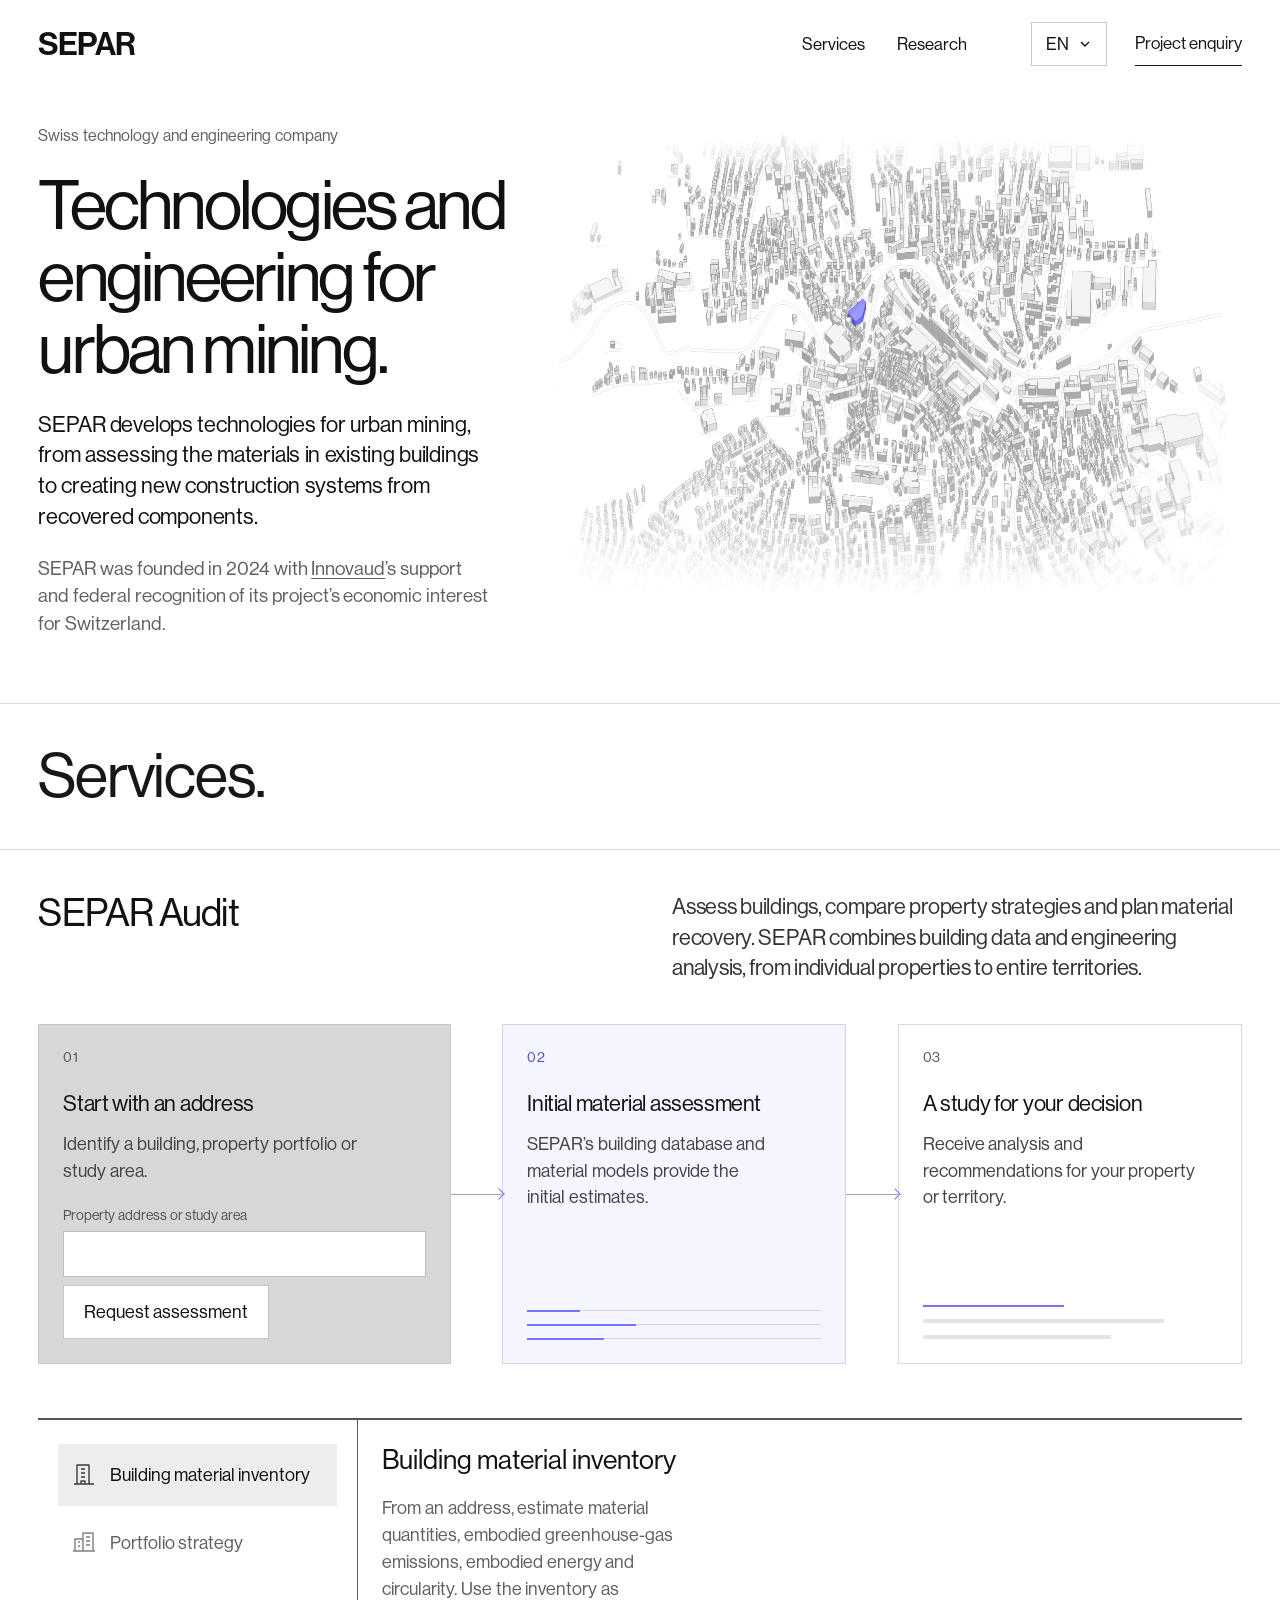
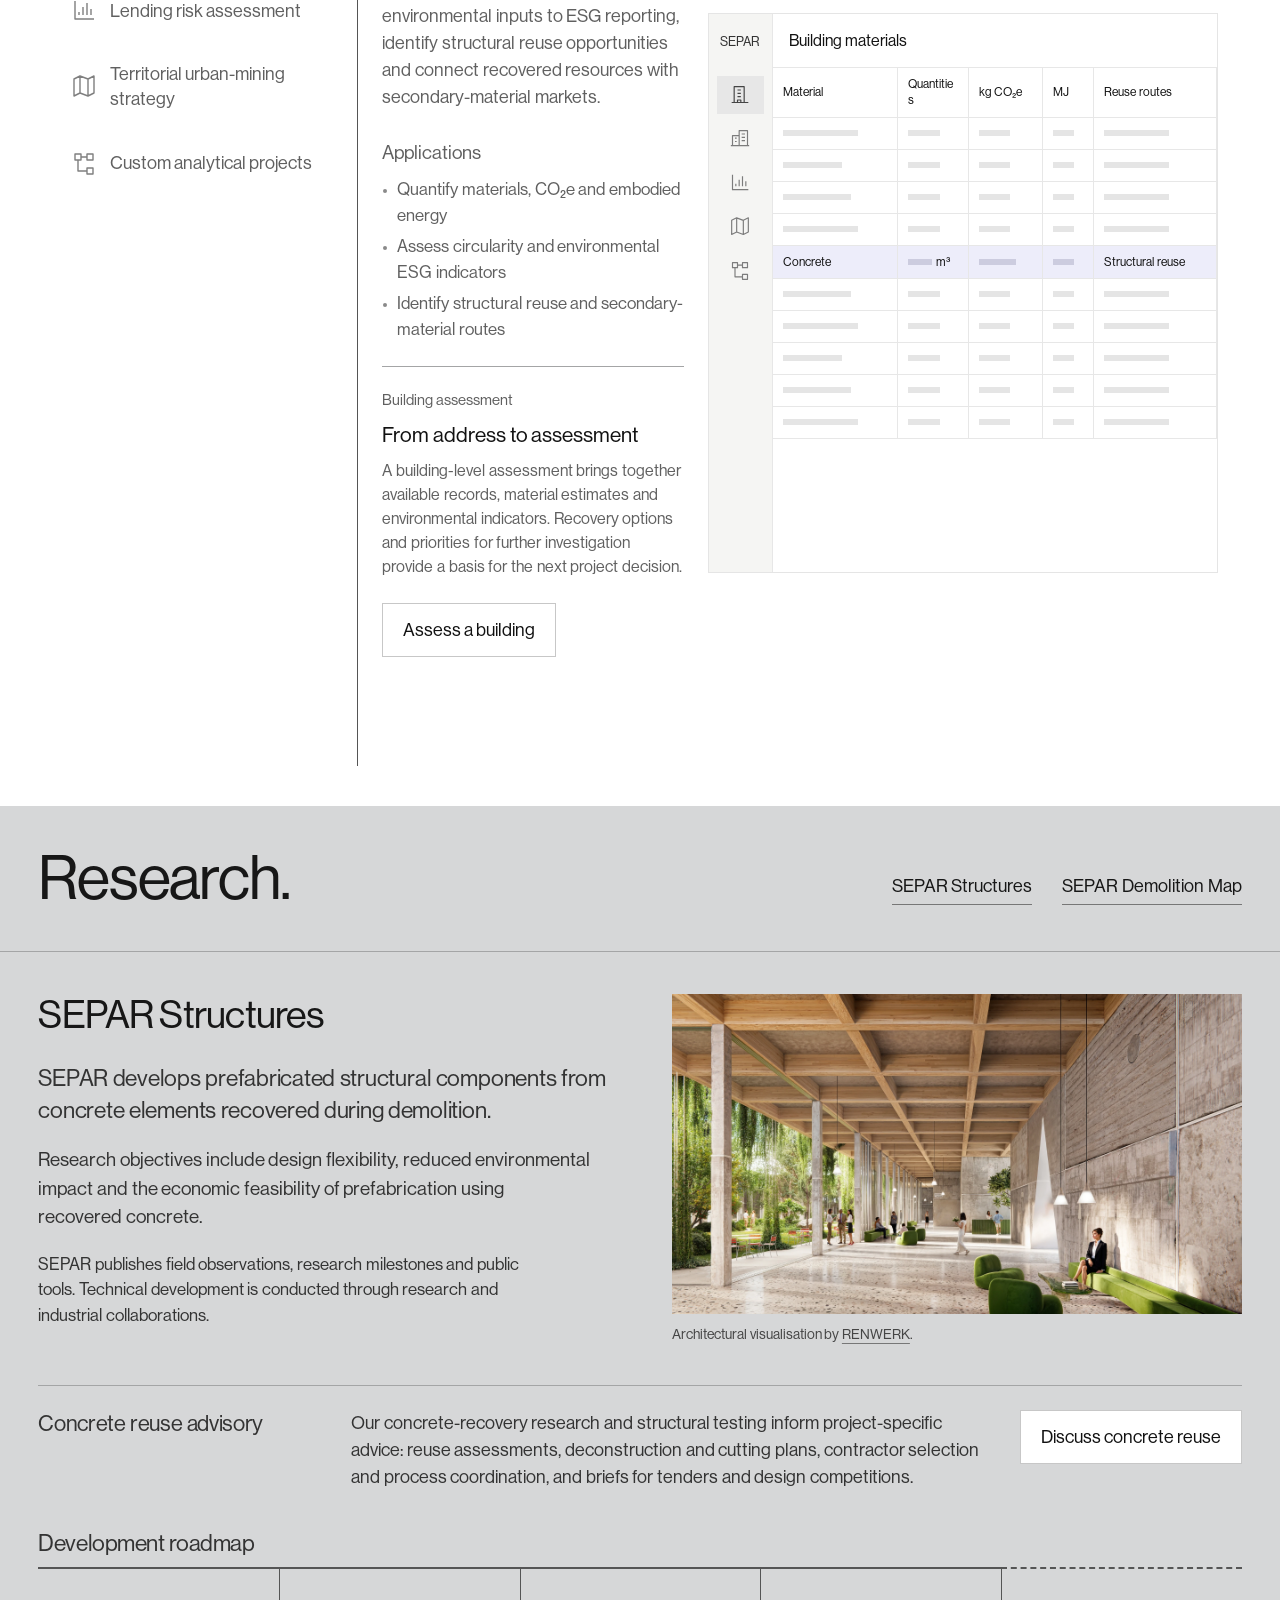
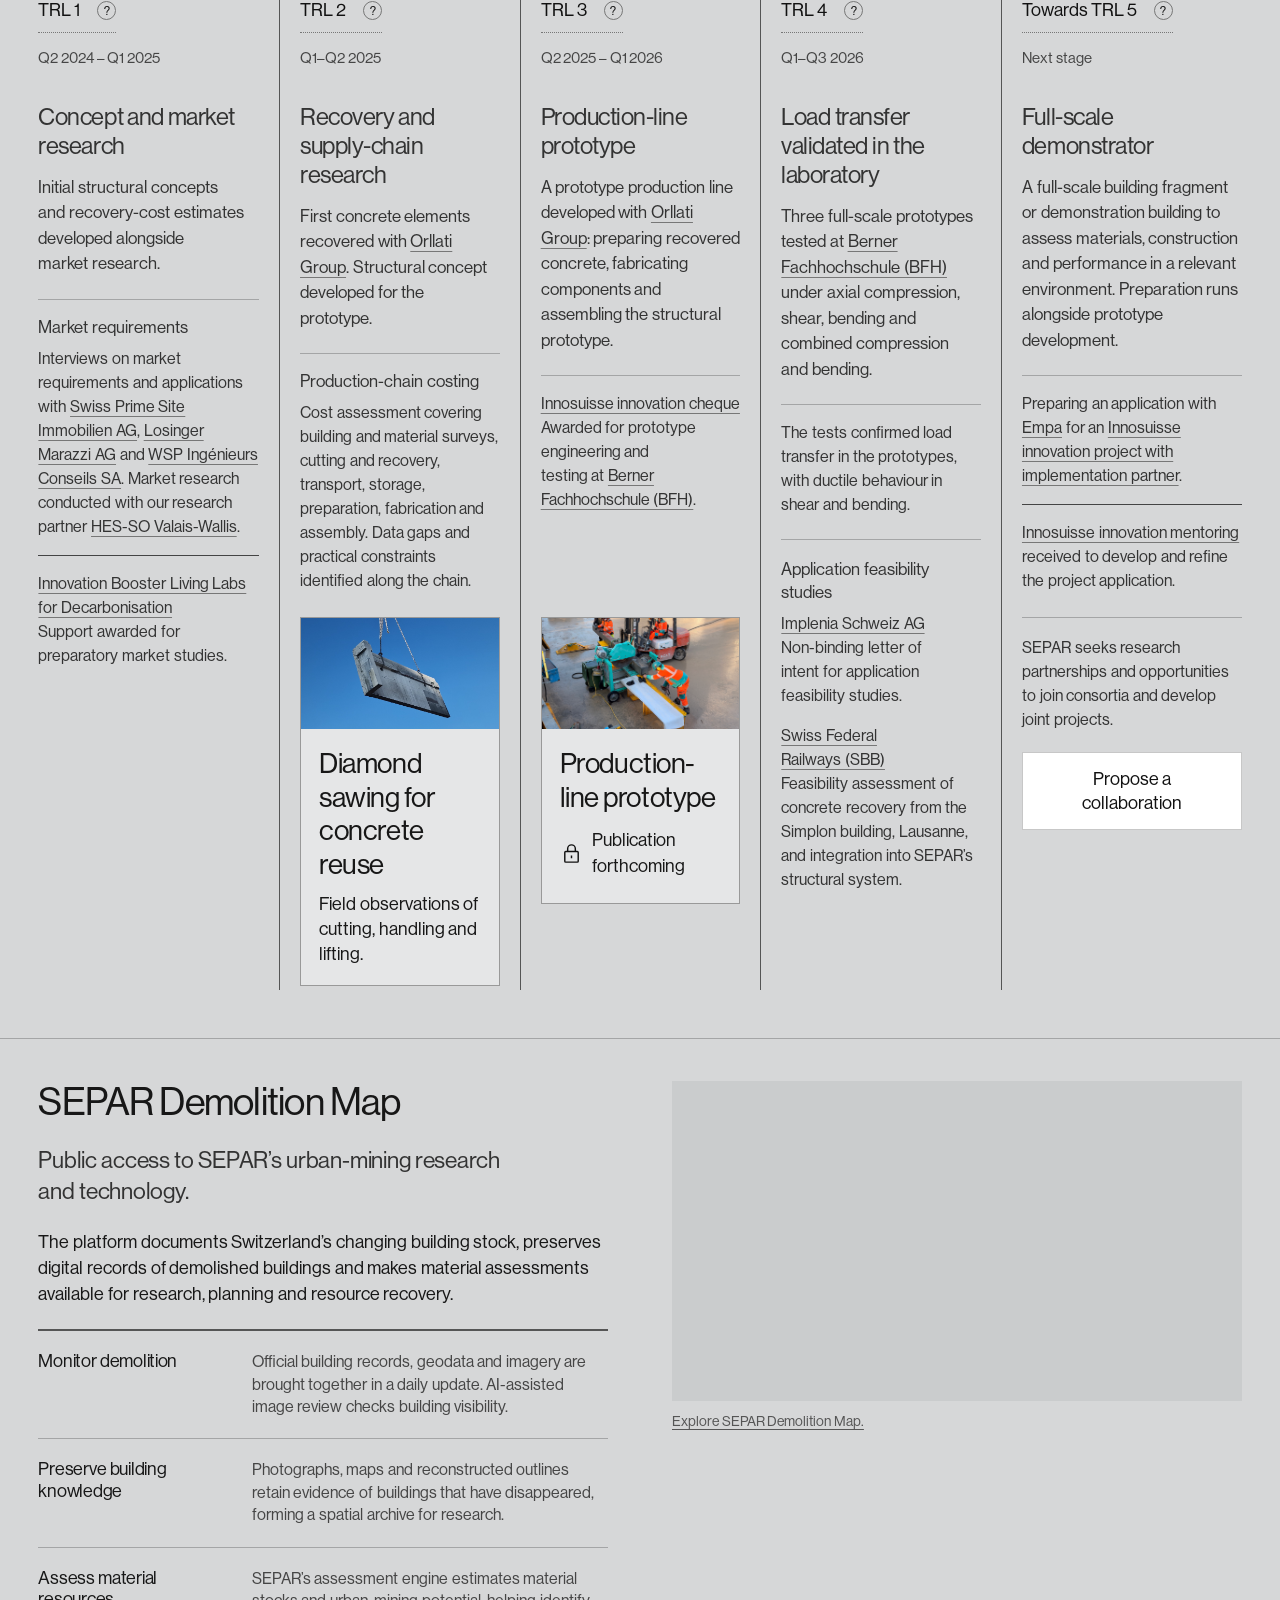
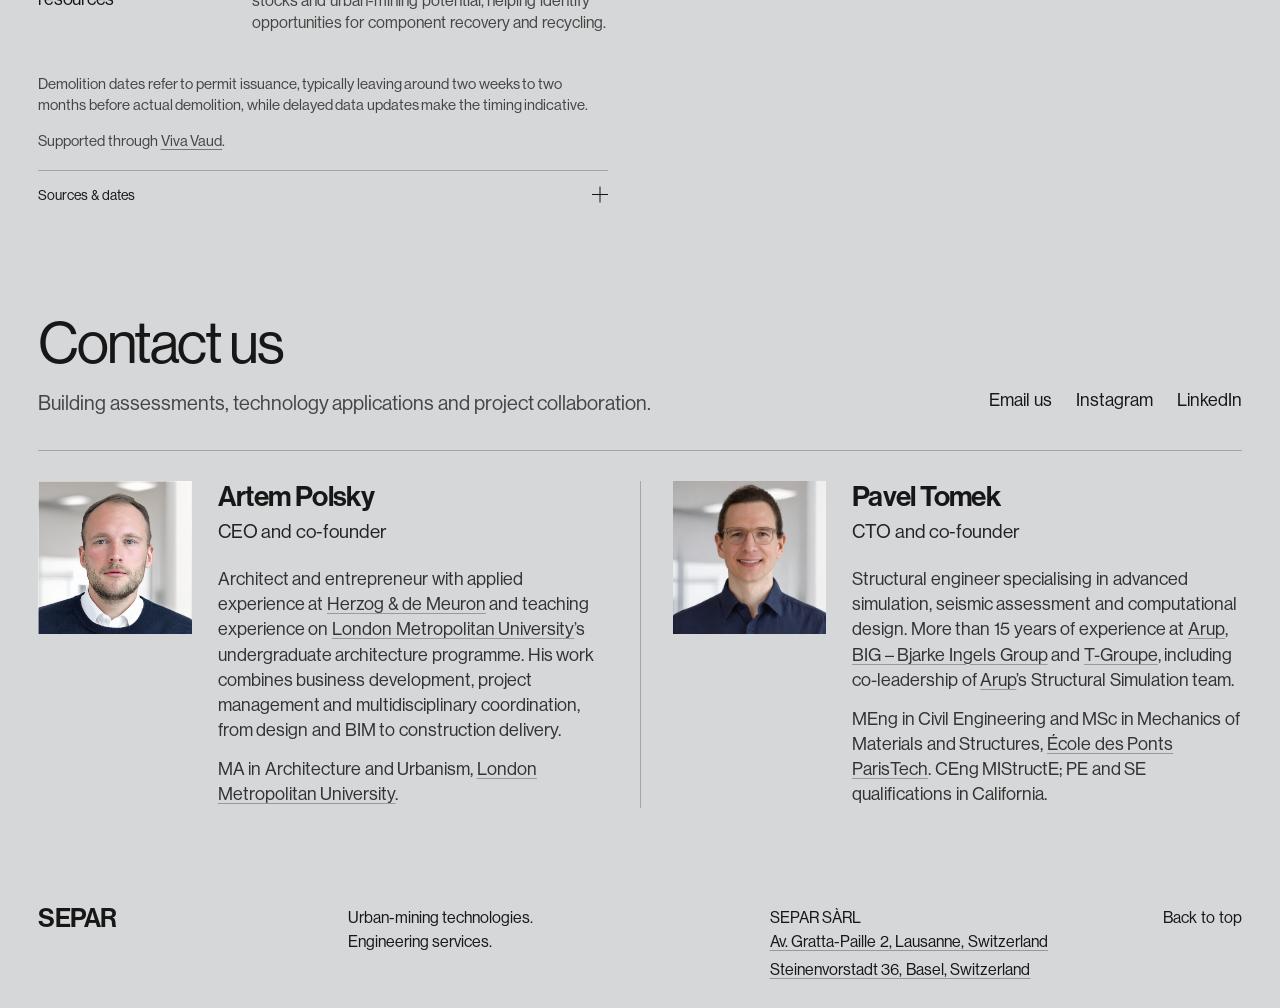
==== commit f5d8a8df: "Clarify checked page and click statistics in four languages" ====
--- a/index.html
+++ b/index.html
@@ -16,7 +16,7 @@
 <script src="assets/city-state.js?v=20261028-complete-generations" defer=""></script>
 <script src="assets/city-renewal.js?v=20261028-soft-rays" defer=""></script>
 <script src="assets/services.js?v=20261029-search1" defer=""></script>
-<script src="assets/contact-copy.js?v=traffic-20261030-20261029-admin2" defer=""></script>
+<script src="assets/contact-copy.js?v=activity-20261030" defer=""></script>
     <script src="assets/search-runtime.js?v=20261029-search1" defer=""></script><script src="app.js?v=20261029-search1" defer=""></script>
     <script src="assets/contact-forms.js?v=20261029-admin1" defer=""></script>
     <script src="assets/map-embed.js" defer=""></script>
@@ -195,7 +195,7 @@
       <button type="button" class="dialog-close" aria-label="Close" data-i18n-aria="close">
         ×</button><span class="company-name">SEPAR SÀRL</span>
       <h2 id="privacy-title" data-i18n="privacy">Privacy &amp; site information</h2>
-      <p data-i18n="privacyBody">SEPAR measures daily totals of page requests and selected actions, with broad source, country and device categories. A short security check separates suspected automated requests from filtered page counts. Requests are held with their network address for a two-minute checking window, normally processed within three minutes; the temporary association is then deleted. Delayed records are cleared by the next successful cleanup. Final statistics contain aggregate totals. We use no analytics cookies or persistent visitor identifiers and respect Do Not Track and Global Privacy Control. Your language choice is saved in your browser. Cloudflare processes requests and protects the site. Separate security records contain IP addresses and request history without automatic expiry; they are used for protection and traffic-quality checks and are kept separate from enquiries. Enquiry forms securely store your contact details, message and project context in SEPAR’s Cloudflare database and notify our email inbox. SEPAR uses this correspondence to respond and manage your project. Administrator sign-in uses essential authentication cookies. Staff browsers may also retain a constant preference cookie that excludes their activity from statistics. <a href="https://www.cloudflare.com/privacypolicy/" target="_blank" rel="noopener noreferrer">Cloudflare privacy policy</a>.</p>
+      <p data-i18n="privacyBody">SEPAR measures daily totals of page requests and selected actions, with broad source, country and device categories. A short security check separates suspected automated requests from page views and clicks that pass our checks. Requests are held with their network address for a two-minute checking window, normally processed within three minutes; the temporary association is then deleted. Delayed records are cleared by the next successful cleanup. Final statistics contain aggregate totals. We use no analytics cookies or persistent visitor identifiers and respect Do Not Track and Global Privacy Control. Your language choice is saved in your browser. Cloudflare processes requests and protects the site. Separate security records contain IP addresses and request history without automatic expiry; they are used for protection and traffic-quality checks and are kept separate from enquiries. Enquiry forms securely store your contact details, message and project context in SEPAR’s Cloudflare database and notify our email inbox. SEPAR uses this correspondence to respond and manage your project. Administrator sign-in uses essential authentication cookies. Staff browsers may also retain a constant preference cookie that excludes their activity from statistics. <a href="https://www.cloudflare.com/privacypolicy/" target="_blank" rel="noopener noreferrer">Cloudflare privacy policy</a>.</p>
 <p data-i18n="citySources">City model: <a href="https://www.openstreetmap.org/copyright" target="_blank" rel="noopener noreferrer">© OpenStreetMap contributors</a>. Building footprints and river alignment from Frauenfeld. Schematic heights and roof forms; illustrative redevelopment and material-transfer scenarios.</p>
       <p data-i18n="serviceImageInfo">Services illustrations use fictional buildings and schematic analytical graphics. The neighbourhood image is AI-generated. These illustrations explain the assessment process.</p>
       <p data-i18n="mapEmbedInfo">On larger screens, the embedded SEPAR Demolition Map loads when its section comes into view. The map and its imagery providers process requests under their own privacy terms. On mobile, a local image links to the platform.</p>
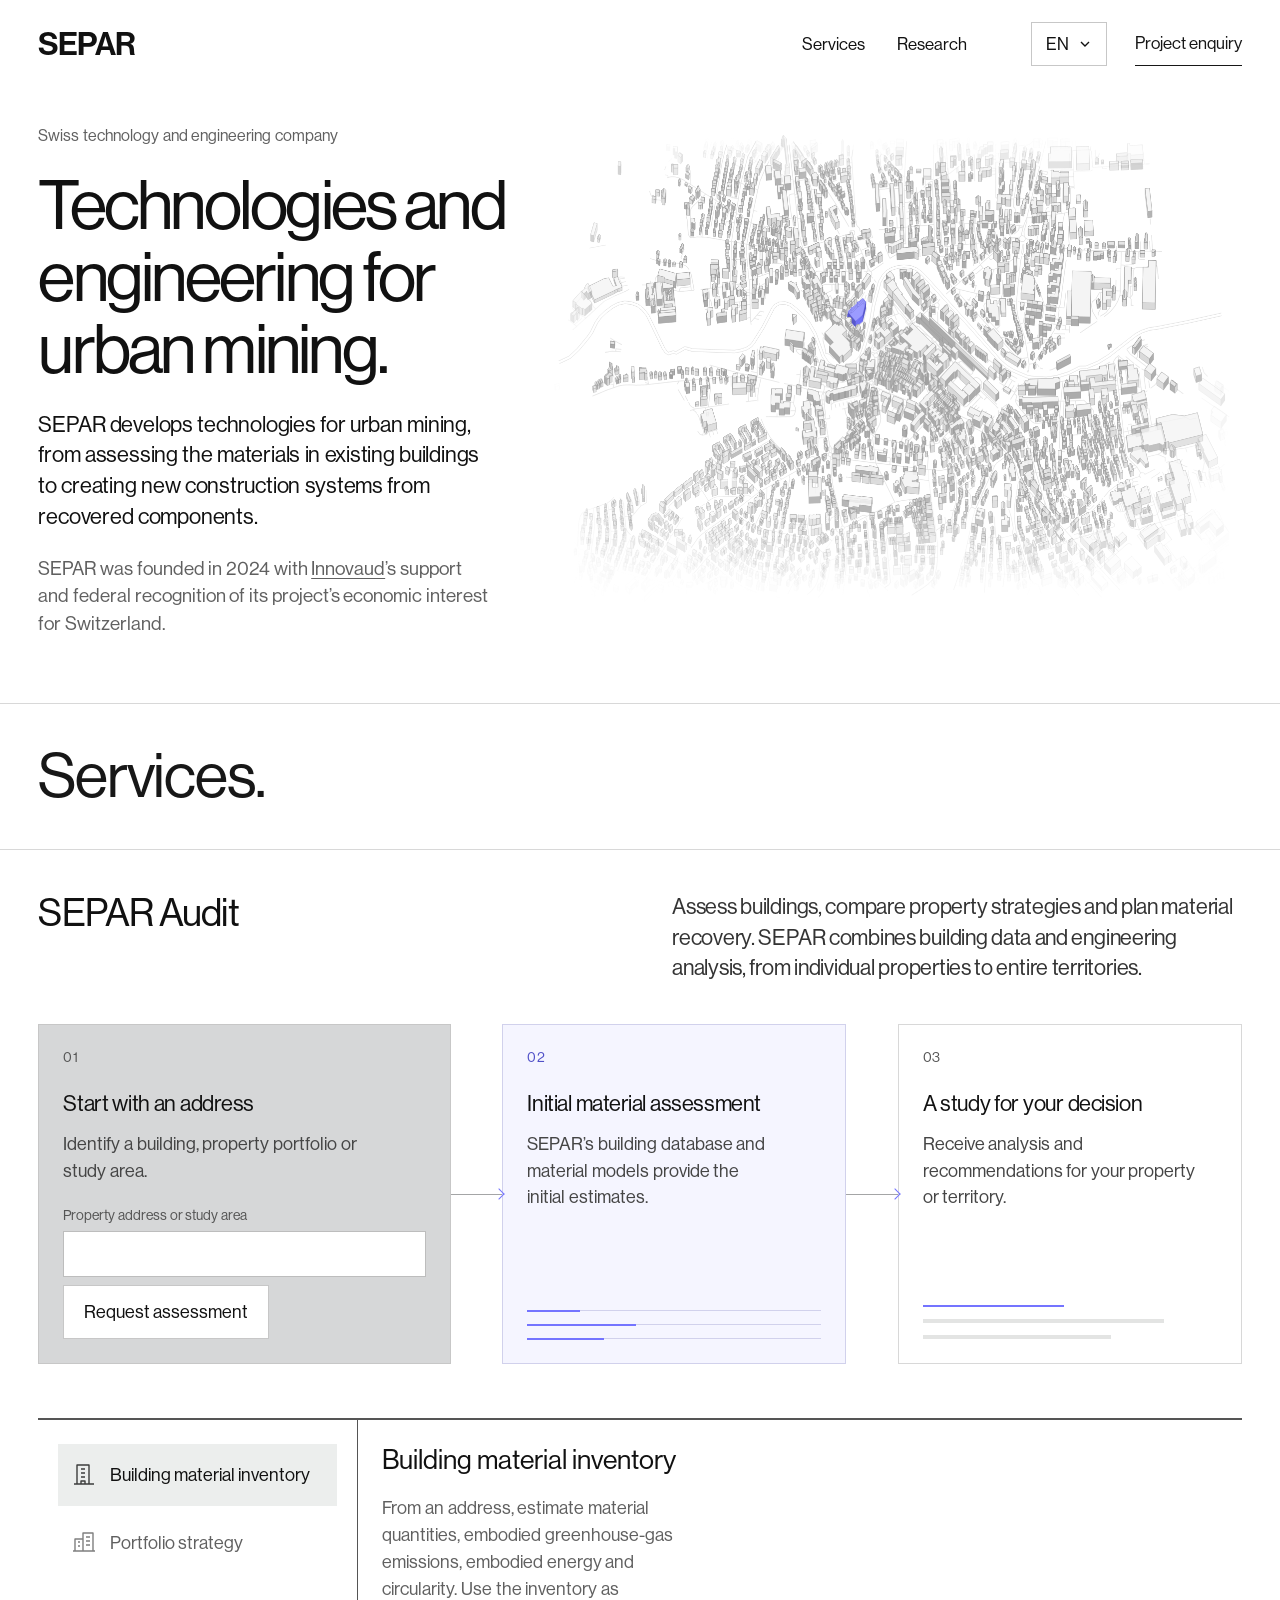
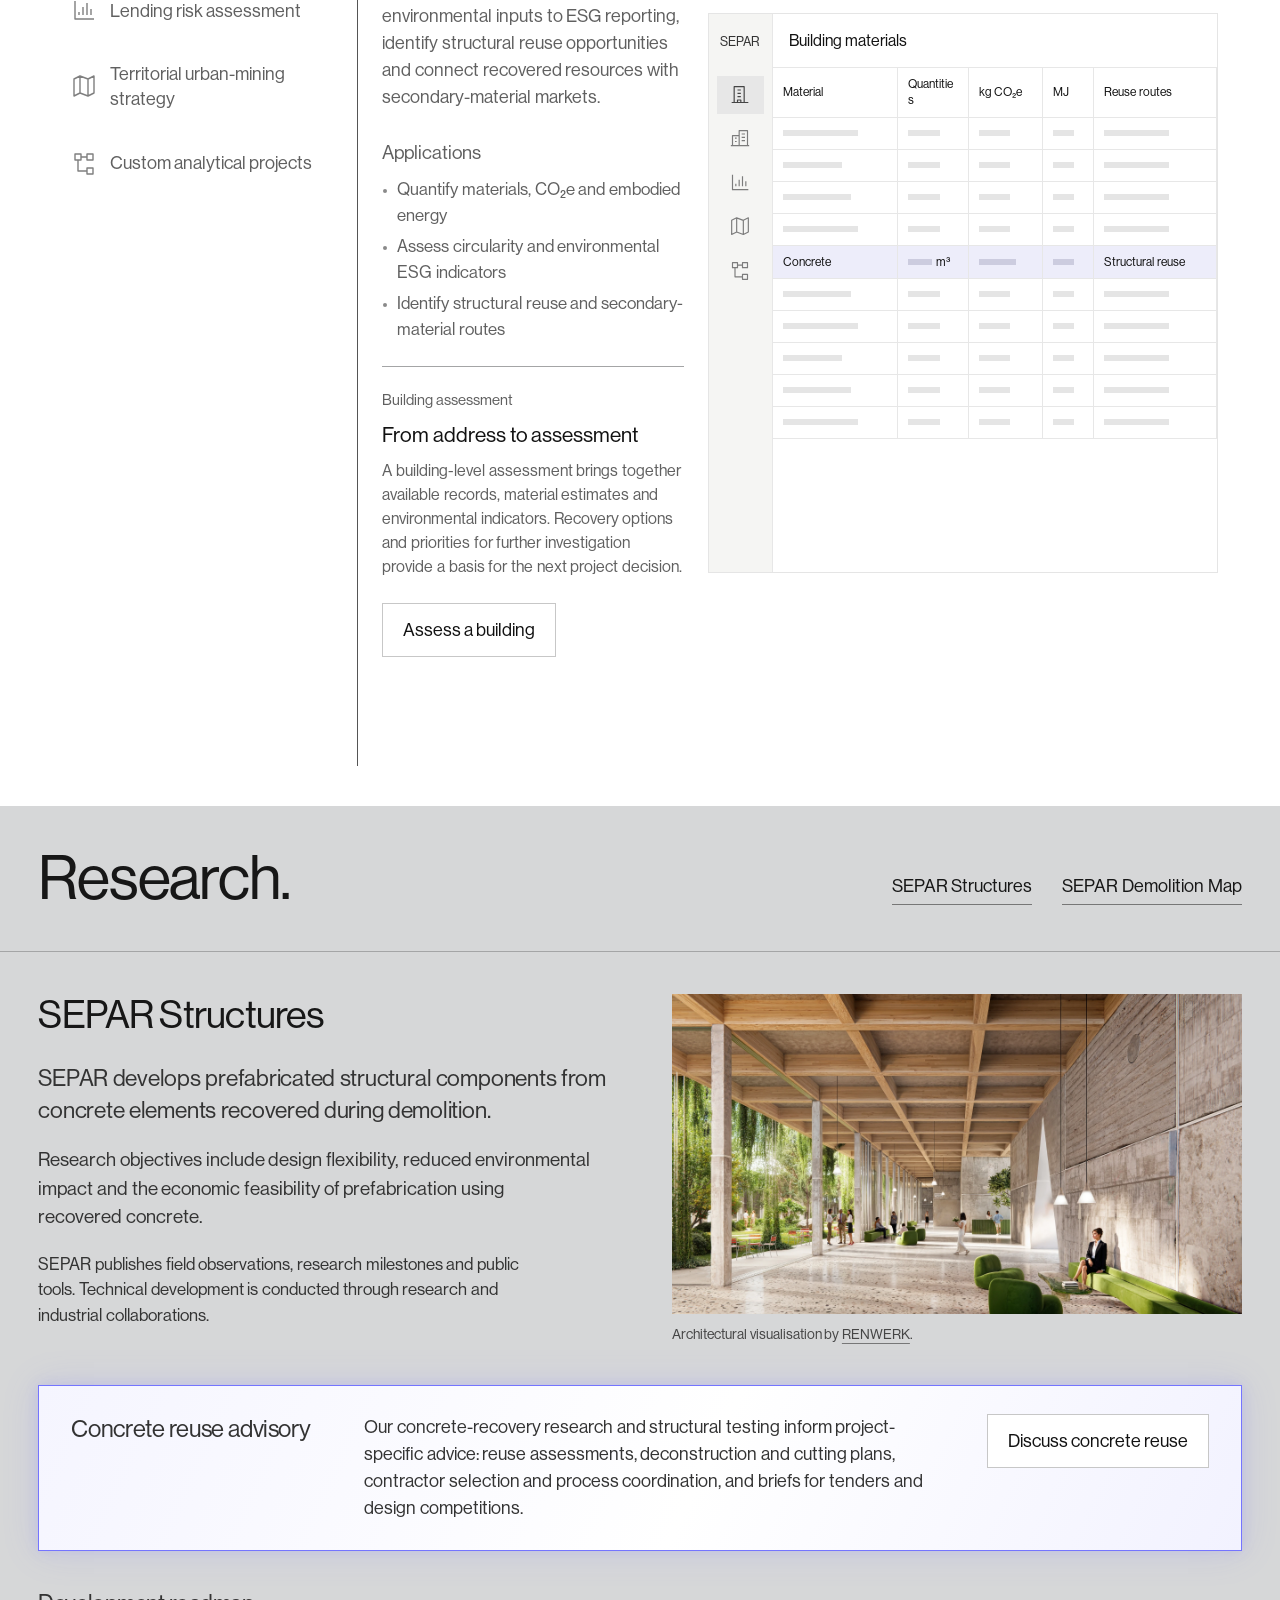
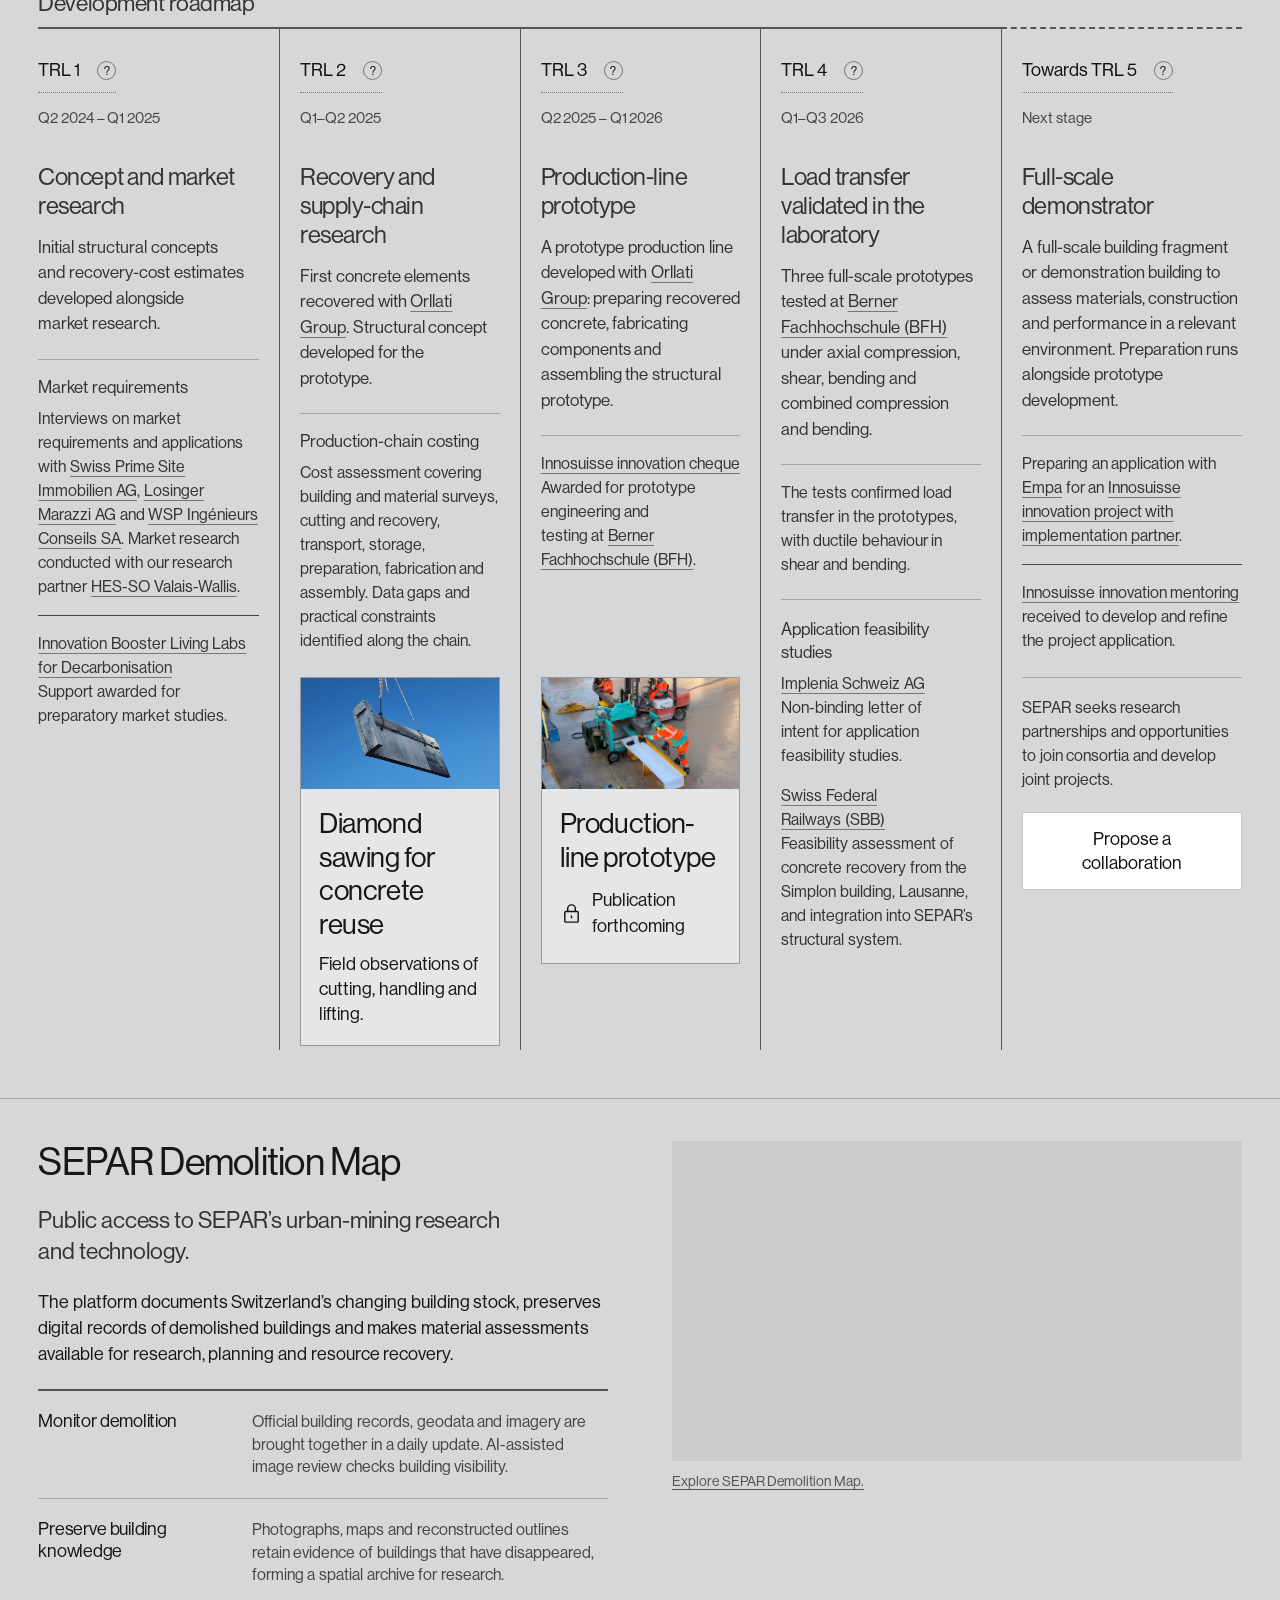
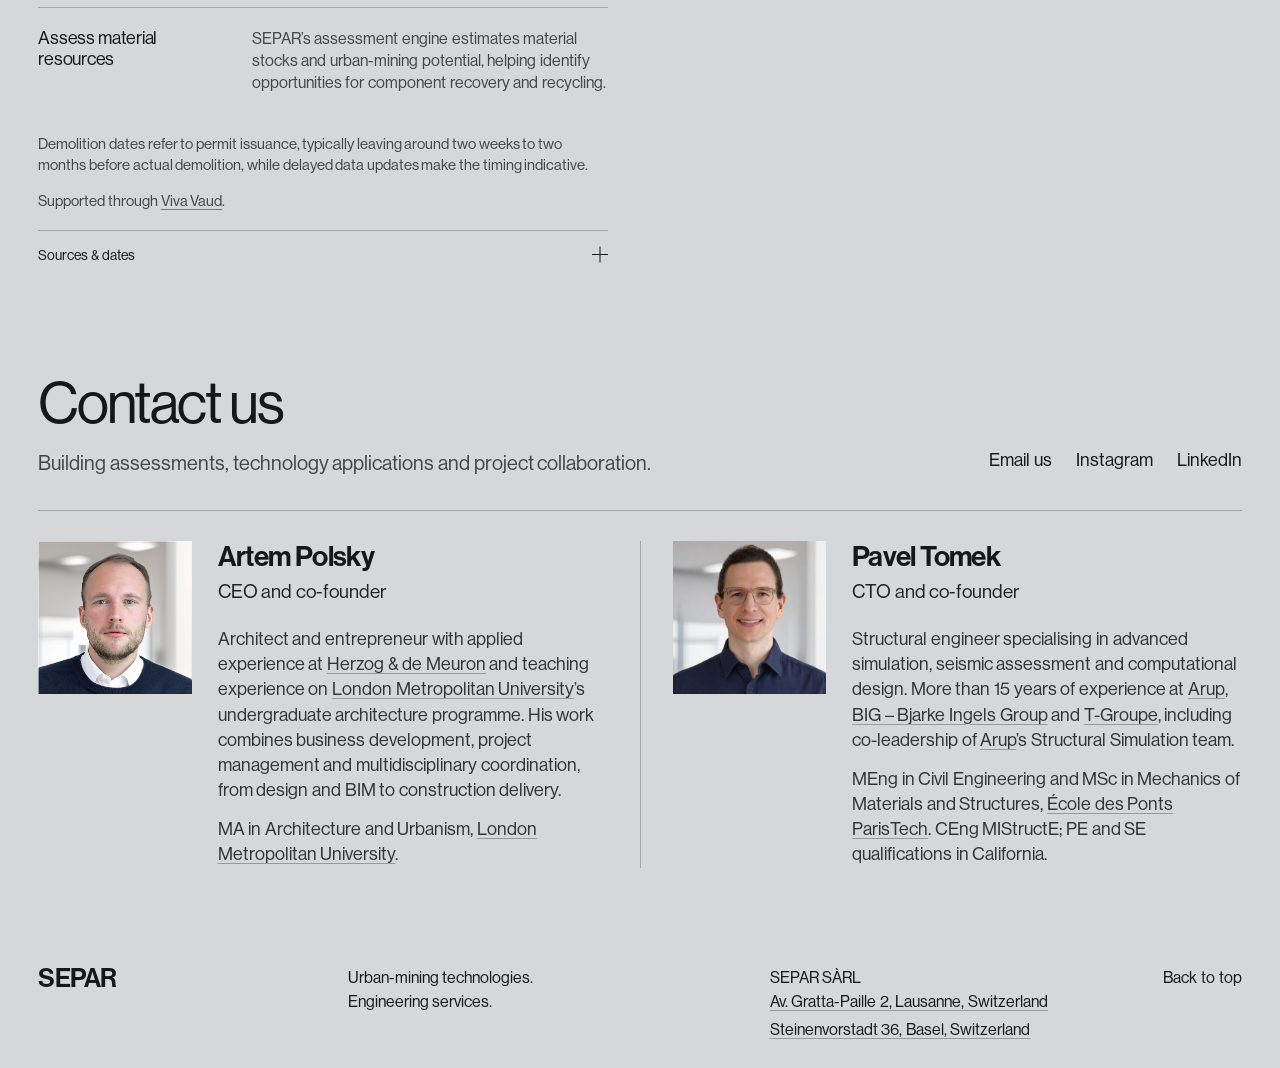
==== commit 914a8968: "Highlight concrete reuse advisory with SEPAR violet glow" ====
--- a/index.html
+++ b/index.html
@@ -25,7 +25,7 @@
   <link rel="stylesheet" href="assets/product-previews.css?v=20261028-proportions">
   <link rel="stylesheet" href="assets/product-catalogue.css?v=20261028-proportions">
   <link rel="stylesheet" href="assets/type-scale.css?v=20261028-1">
-  <link rel="stylesheet" href="assets/research-advisory.css?v=20261028-3">
+  <link rel="stylesheet" href="assets/research-advisory.css?v=20261030-glow1">
   <link rel="stylesheet" href="assets/custom-projects.css?v=20261028-1">
   <link rel="stylesheet" href="assets/interface-refinements.css?v=20261029-search1">
   <link rel="stylesheet" href="assets/open-grid.css?v=20261028-1">
@@ -33,7 +33,7 @@
   <link rel="stylesheet" href="assets/reference-links.css?v=20261028-1">
 <link rel="stylesheet" href="assets/contact-forms.css?v=20261028-forms-1">
 <script src="assets/site-metrics.js?v=20261029-search1" defer=""></script>
-<meta property="og:url" content="https://separ.ch/"><meta property="og:locale" content="en_GB"><meta property="og:site_name" content="SEPAR"><meta property="og:image" content="https://separ.ch/assets/river-city.webp"><meta property="og:image:alt" content="An animated three-dimensional neighbourhood. Buildings are dismantled, violet material flows reach empty sites, and new buildings rise and become grey."><meta name="twitter:card" content="summary_large_image"><meta name="twitter:title" content="SEPAR — Urban mining, material assessments and concrete reuse"><meta name="twitter:description" content="Building material inventories, portfolio and lending-risk assessments, territorial urban-mining strategies and concrete reuse research. SEPAR, Switzerland."><meta name="twitter:image" content="https://separ.ch/assets/river-city.webp"><meta name="robots" content="index, follow, max-image-preview:large"><link rel="canonical" href="https://separ.ch/"><link rel="alternate" hreflang="en" href="https://separ.ch/"><link rel="alternate" hreflang="de" href="https://separ.ch/de/"><link rel="alternate" hreflang="fr" href="https://separ.ch/fr/"><link rel="alternate" hreflang="it" href="https://separ.ch/it/"><link rel="alternate" hreflang="x-default" href="https://separ.ch/"><script id="separ-schema" type="application/ld+json">{"@context":"https://schema.org","@graph":[{"@type":"Organization","@id":"https://separ.ch/#organization","name":"SEPAR","url":"https://separ.ch/","email":"separ@separ.ch","foundingDate":"2024","address":[{"@type":"PostalAddress","streetAddress":"Av. Gratta-Paille 2","addressLocality":"Lausanne","addressCountry":"CH"},{"@type":"PostalAddress","streetAddress":"Steinenvorstadt 36","addressLocality":"Basel","addressCountry":"CH"}],"sameAs":["https://www.instagram.com/demolition.ch/","https://www.linkedin.com/company/separch/"]},{"@type":"WebSite","@id":"https://separ.ch/#website","url":"https://separ.ch/","name":"SEPAR","publisher":{"@id":"https://separ.ch/#organization"},"inLanguage":["en","de","fr","it"]},{"@type":"WebPage","@id":"https://separ.ch/#page","url":"https://separ.ch/","name":"SEPAR — Urban mining, material assessments and concrete reuse","description":"Building material inventories, portfolio and lending-risk assessments, territorial urban-mining strategies and concrete reuse research. SEPAR, Switzerland.","inLanguage":"en","isPartOf":{"@id":"https://separ.ch/#website"},"about":{"@id":"https://separ.ch/#organization"}},{"@type":"Service","@id":"https://separ.ch/#service-panel-1","name":"Building material inventory","description":"From an address, estimate material quantities, embodied greenhouse-gas emissions, embodied energy and circularity. Use the inventory as environmental inputs to ESG reporting, identify structural reuse opportunities and connect recovered resources with secondary-material markets.","url":"https://separ.ch/#service-panel-1","provider":{"@id":"https://separ.ch/#organization"}},{"@type":"Service","@id":"https://separ.ch/#service-panel-2","name":"Portfolio strategy","description":"Compare financial and environmental scenarios across the whole portfolio. Test how renewal timing, costs and recovery-market conditions affect projected expenditure, recovery value, embodied emissions and energy to guide investment and circularity priorities.","url":"https://separ.ch/#service-panel-2","provider":{"@id":"https://separ.ch/#organization"}},{"@type":"Service","@id":"https://separ.ch/#service-panel-3","name":"Lending risk assessment","description":"Assess building-related risks before financing. Examine renewal needs, demolition exposure and potential net material recovery value as part of technical due diligence.","url":"https://separ.ch/#service-panel-3","provider":{"@id":"https://separ.ch/#organization"}},{"@type":"Service","@id":"https://separ.ch/#service-panel-4","name":"Territorial urban-mining strategy","description":"Develop an urban-mining strategy for a municipality or region. Connect material resources and future flows with construction demand, logistics and recovery infrastructure.","url":"https://separ.ch/#service-panel-4","provider":{"@id":"https://separ.ch/#organization"}},{"@type":"Service","@id":"https://separ.ch/#service-panel-5","name":"Custom analytical projects","description":"Bring us a building, material or urban-mining question beyond the standard assessments. We develop a dedicated study, combining AI-assisted data analysis, spatial modelling and engineering expertise to turn complex evidence into scenarios and recommendations.","url":"https://separ.ch/#service-panel-5","provider":{"@id":"https://separ.ch/#organization"}}]}</script><script id="separ-search-config" type="application/json">{"article":false,"english":{"skip":"Skip to content","navAudit":"Services","navResearch":"Research","language":"Language","enquiryGeneral":"Project enquiry","aboutEyebrow":"Swiss technology and engineering company","aboutTitle":"Technologies and engineering for urban mining.","aboutLead":"SEPAR develops technologies for urban mining, from assessing the materials in existing buildings to creating new construction systems from recovered components.","aboutOrigin":"SEPAR was founded in 2024 with \u003ca href=\"https://www.innovaud.ch/en/\" target=\"_blank\" rel=\"noopener noreferrer\">Innovaud\u003c/a>’s support and federal recognition of its project’s economic interest for Switzerland.","servicesGroup":"Services.","servicesHeading":"SEPAR Audit","servicesIntro":"Assess buildings, compare property strategies and plan material recovery. SEPAR combines building data and engineering analysis, from individual properties to entire territories.","startTitle":"Start with an address","startScope":"Identify a building, property portfolio or study area.","addressLabel":"Property address or study area","enquiryAddress":"Request assessment","engineTitle":"Initial material assessment","engineBody":"SEPAR’s building database and material models provide the initial estimates.","resultTitle":"A study for your decision","resultBody":"Receive analysis and recommendations for your property or territory.","service1Title":"Building material inventory","service2Title":"Portfolio strategy","service3Title":"Lending risk assessment","service4Title":"Territorial urban-mining strategy","service5Title":"Custom analytical projects","service1Body":"From an address, estimate material quantities, embodied greenhouse-gas emissions, embodied energy and circularity. Use the inventory as environmental inputs to ESG reporting, identify structural reuse opportunities and connect recovered resources with secondary-material markets.","normUseHeading":"Applications","normUse11":"Quantify materials, CO₂e and embodied energy","normUse12":"Assess circularity and environmental ESG indicators","normUse13":"Identify structural reuse and secondary-material routes","normCase1":"Building assessment","inventoryExampleTitle":"From address to assessment","case1Compact":"A building-level assessment brings together available records, material estimates and environmental indicators. Recovery options and priorities for further investigation provide a basis for the next project decision.","enquiryInventory":"Assess a building","service2Body":"Compare financial and environmental scenarios across the whole portfolio. Test how renewal timing, costs and recovery-market conditions affect projected expenditure, recovery value, embodied emissions and energy to guide investment and circularity priorities.","normUse21":"Compare portfolio-wide financial and environmental outcomes","normUse22":"Test sensitivity to renewal timing, costs and recovery markets","normUse23":"Prioritise investment and circularity across the portfolio","normCase2":"Material and portfolio study, 2026","case2Compact":"A three-building study covering concrete, steel, timber and glazing estimates, renovation, demolition and selective-disassembly scenarios, and associated material-production and disposal emissions.","enquiryPortfolio":"Assess your portfolio","service3Body":"Assess building-related risks before financing. Examine renewal needs, demolition exposure and potential net material recovery value as part of technical due diligence.","normUse31":"Review renewal expenditure","normUse32":"Assess early-demolition exposure","normUse33":"Examine net recovery value","case3Kind":"Lending assessment study, 2025","case3Compact":"Study of building-related lending risks and material recovery value in the context of financing requirements. The analytical scope covers potential resale proceeds, dismantling, transport and preparation costs.","enquiryLending":"Assess lending exposure","service4Body":"Develop an urban-mining strategy for a municipality or region. Connect material resources and future flows with construction demand, logistics and recovery infrastructure.","normUse41":"Map future material resources","normUse42":"Plan collection and processing capacity","normUse43":"Connect supply with local demand","caseCommission":"Territorial resource study, 2025–2026","case4Compact":"Territorial material-resource study covering 234,775 building records in the Canton of Vaud. The analytical scope includes material-resource maps, geodata and demolition-flow scenarios to 2035.","enquiryTerritory":"Plan an urban-mining study","service5Body":"Bring us a building, material or urban-mining question beyond the standard assessments. We develop a dedicated study, combining AI-assisted data analysis, spatial modelling and engineering expertise to turn complex evidence into scenarios and recommendations.","normUse51":"Develop assessment methods for a specific decision","normUse52":"Evaluate technical, environmental and economic feasibility","normUse53":"Build strategies across sectors and territories","customScopeLabel":"Project development","customScopeTitle":"From your question to a defined scope","customScopeBody":"Together we define the decision, available evidence and expected deliverables, then agree the method, scope and milestones.","enquiryCustom":"Scope a custom project","normVisual1":"Building materials","styleTableMaterial":"Material","pvQuantities":"Quantities","styleTableReuseRoutes":"Reuse routes","depthConcrete":"Concrete","styleStructuralReuse":"Structural reuse","stylePortfolioTitle":"Portfolio performance","stylePortfolioCosts":"Costs &amp; recovery value","stylePortfolioCarbonEnergy":"Carbon &amp; energy","stylePortfolioSensitivity":"Scenario sensitivity","normVisual3":"Building risks &amp; recovery value","pvExposure":"Building exposure","depthOrigination":"Origination","depthReview":"Refinancing / review","depthMaturity":"Maturity","normComparison":"Scenario comparison","normLoan":"Lending horizon","pvRecoveryBalance":"Recovery balance","normGross":"Resale proceeds","normCosts":"Recovery costs","normNetValue":"Net recovery value","normFlows":"Material routes","normVisual4":"Territorial urban mining","normResources":"Resources","normProcessing":"Processing","normDemand":"Demand","normHorizon":"Planning to 2035","customPreviewTitle":"Custom assessment","customBriefLabel":"Project brief","customQuestion":"Where is concrete recovery viable?","customDataBuildings":"Buildings","customDataDocuments":"Documents","customDataMarkets":"Markets","customAnalysis":"Scenario analysis","customPriorities":"Priorities","customResult":"Decision brief","researchGroup":"Research.","techTitle":"SEPAR Structures","mapTitle":"SEPAR Demolition Map","techIntro":"SEPAR develops prefabricated structural components from concrete elements recovered during demolition.","valuesAmbition":"Research objectives include design flexibility, reduced environmental impact and the economic feasibility of prefabrication using recovered concrete.","sharingBody":"SEPAR publishes field observations, research milestones and public tools. Technical development is conducted through research and industrial collaborations.","valuesCredit":"Architectural visualisation by \u003ca href=\"https://www.renwerk.com/\" target=\"_blank\" rel=\"noopener noreferrer\">RENWERK\u003c/a>.","researchAdvisoryTitle":"Concrete reuse advisory","researchAdvisoryBody":"Our concrete-recovery research and structural testing inform project-specific advice: reuse assessments, deconstruction and cutting plans, contractor selection and process coordination, and briefs for tenders and design competitions.","enquiryAdvisory":"Discuss concrete reuse","timelineHeading":"Development roadmap","trlIntro":"Technology Readiness Level (TRL) describes technology maturity on a nine-level scale used in European research programmes.","trl1":"TRL 1: basic principles observed. SEPAR’s first stage combined initial studies with market research.","phase1Date":"Q2 2024 – Q1 2025","phase1Title":"Concept and market research","phase1Body":"Initial structural concepts and recovery-cost estimates developed alongside market research.","marketMilestone":"Market requirements","phase2Market":"Interviews on market requirements and applications with \u003ca href=\"https://sps.swiss/en/group/home\" target=\"_blank\" rel=\"noopener noreferrer\">Swiss Prime Site Immobilien AG\u003c/a>, \u003ca href=\"https://www.losinger-marazzi.ch/fr\" target=\"_blank\" rel=\"noopener noreferrer\">Losinger Marazzi AG\u003c/a> and \u003ca href=\"https://www.wsp.com/fr-ch\" target=\"_blank\" rel=\"noopener noreferrer\">WSP Ingénieurs Conseils SA\u003c/a>. Market research conducted with our research partner \u003ca href=\"https://www.hevs.ch/en\" target=\"_blank\" rel=\"noopener noreferrer\">HES-SO Valais-Wallis\u003c/a>.","phase1Support":"\u003ca href=\"https://energylivinglab.com/projects/innovation-booster/\" target=\"_blank\" rel=\"noopener noreferrer\">Innovation Booster Living Labs for Decarbonisation\u003c/a>\u003cbr>Support awarded for preparatory market studies.","trl2":"TRL 2: technology concept formulated. SEPAR developed the structural concept alongside field recovery trials.","phase2Date":"Q1–Q2 2025","phase2Title":"Recovery and supply-chain research","phase2Body":"First concrete elements recovered with \u003ca href=\"https://www.orllati.ch/blog/le-futur-de-la-construction-passepar-le-reemploi-du-beton-1390\" target=\"_blank\" rel=\"noopener noreferrer\">Orllati Group\u003c/a>. Structural concept developed for the prototype.","phase3CostsTitle":"Production-chain costing","phase3Costs":"Cost assessment covering building and material surveys, cutting and recovery, transport, storage, preparation, fabrication and assembly. Data gaps and practical constraints identified along the chain.","articleLink":"Diamond sawing for concrete reuse","articleDate":"Field observations of cutting, handling and lifting.","trl3":"TRL 3: experimental proof of concept. SEPAR built and tested the production sequence through fabrication and prototype assembly.","phase3Date":"Q2 2025 – Q1 2026","phase3Title":"Production-line prototype","phase3Body":"A prototype production line developed with \u003ca href=\"https://www.orllati.ch/blog/le-futur-de-la-construction-passepar-le-reemploi-du-beton-1390\" target=\"_blank\" rel=\"noopener noreferrer\">Orllati Group\u003c/a>: preparing recovered concrete, fabricating components and assembling the structural prototype.","phase3Support":"\u003ca href=\"https://www.innosuisse.admin.ch/en/innovation-cheque\" target=\"_blank\" rel=\"noopener noreferrer\">Innosuisse innovation cheque\u003c/a>\u003cbr>Awarded for prototype engineering and testing at \u003ca href=\"https://www.bfh.ch/de/\" target=\"_blank\" rel=\"noopener noreferrer\">Berner Fachhochschule (BFH)\u003c/a>.","prototypeTitle":"Production-line prototype","prototypeStatus":"Publication forthcoming","prototypeRelease":"Available after completion of TRL 5–6.","trl4":"TRL 4: technology validated in the laboratory. SEPAR’s assessment concerns the tested prototype and its experimental scope.","phase4Date":"Q1–Q3 2026","phase4Title":"Load transfer validated in the laboratory","phase4Body":"Three full-scale prototypes tested at \u003ca href=\"https://www.bfh.ch/en/\" target=\"_blank\" rel=\"noopener noreferrer\">Berner Fachhochschule (BFH)\u003c/a> under axial compression, shear, bending and combined compression and bending.","labResult":"The tests confirmed load transfer in the prototypes, with ductile behaviour in shear and bending.","pilotMilestone":"Application feasibility studies","phase4Pilot":"\u003ca href=\"https://implenia.com/en/\" target=\"_blank\" rel=\"noopener noreferrer\">Implenia Schweiz AG\u003c/a>\u003cbr>Non-binding letter of intent for application feasibility studies.","lausanneStudy":"\u003ca href=\"https://company.sbb.ch/en/company/about-us.html\" target=\"_blank\" rel=\"noopener noreferrer\">Swiss Federal Railways (SBB)\u003c/a>\u003cbr>Feasibility assessment of concrete recovery from the Simplon building, Lausanne, and integration into SEPAR’s structural system.","towardsTrl5":"Towards TRL 5","trl5":"TRL 5: technology validated in a relevant environment. This is the next target; the demonstrator is planned.","pilotStage":"Next stage","pilotTitle":"Full-scale demonstrator","pilotBody":"A full-scale building fragment or demonstration building to assess materials, construction and performance in a relevant environment. Preparation runs alongside prototype development.","phase5Application":"Preparing an application with \u003ca href=\"https://www.empa.ch/web/empa\" target=\"_blank\" rel=\"noopener noreferrer\">Empa\u003c/a> for an \u003ca href=\"https://www.innosuisse.admin.ch/en/innovation-project-with-implementation-partner\" target=\"_blank\" rel=\"noopener noreferrer\">Innosuisse innovation project with implementation partner\u003c/a>.","phase5Mentoring":"\u003ca href=\"https://www.innosuisse.admin.ch/en/innovation-mentoring\" target=\"_blank\" rel=\"noopener noreferrer\">Innosuisse innovation mentoring\u003c/a> received to develop and refine the project application.","pilotAsk":"SEPAR seeks research partnerships and opportunities to join consortia and develop joint projects.","enquiryResearch":"Propose a collaboration","mapPublicLead":"Public access to SEPAR’s urban-mining research and technology.","mapPurpose":"The platform documents Switzerland’s changing building stock, preserves digital records of demolished buildings and makes material assessments available for research, planning and resource recovery.","mapDailyTitle":"Monitor demolition","mapDailyBody":"Official building records, geodata and imagery are brought together in a daily update. AI-assisted image review checks building visibility.","mapDataTitle":"Preserve building knowledge","mapDataBody":"Photographs, maps and reconstructed outlines retain evidence of buildings that have disappeared, forming a spatial archive for research.","mapModelTitle":"Assess material resources","mapModelBody":"SEPAR’s assessment engine estimates material stocks and urban-mining potential, helping identify opportunities for component recovery and recycling.","mapWindowBody":"Demolition dates refer to permit issuance, typically leaving around two weeks to two months before actual demolition, while delayed data updates make the timing indicative.","mapSupportBody":"Supported through \u003ca href=\"https://www.viva-vaud.ch/fr/\" target=\"_blank\" rel=\"noopener noreferrer\">Viva Vaud\u003c/a>.","mapSourcesTitle":"Sources &amp; dates","mapSourcesBody":"\u003ca href=\"https://www.bfs.admin.ch/bfs/en/home/registers/federal-register-buildings-dwellings.html\" target=\"_blank\" rel=\"noopener noreferrer\">Federal Register of Buildings and Dwellings (RBD / GWR)\u003c/a>; \u003ca href=\"https://www.swisstopo.admin.ch/\" target=\"_blank\" rel=\"noopener noreferrer\">swisstopo\u003c/a> / \u003ca href=\"https://www.geo.admin.ch/\" target=\"_blank\" rel=\"noopener noreferrer\">geo.admin.ch\u003c/a>; \u003ca href=\"https://www.bfe.admin.ch/en/solar-facade\" target=\"_blank\" rel=\"noopener noreferrer\">Swiss Federal Office of Energy (SFOE) solar facade data\u003c/a>; \u003ca href=\"https://www.openstreetmap.org/copyright\" target=\"_blank\" rel=\"noopener noreferrer\">OpenStreetMap contributors\u003c/a>; \u003ca href=\"https://www.arcgis.com/home/item.html?id=10df2279f9684e4a9f6a7f08febac2a9\" target=\"_blank\" rel=\"noopener noreferrer\">Esri World Imagery\u003c/a>; \u003ca href=\"https://www.google.com/maps/\" target=\"_blank\" rel=\"noopener noreferrer\">Google Maps\u003c/a> / \u003ca href=\"https://www.google.com/streetview/\" target=\"_blank\" rel=\"noopener noreferrer\">Street View\u003c/a>; \u003ca href=\"https://separ.ch/\" target=\"_blank\" rel=\"noopener noreferrer\">SEPAR monitoring and analysis\u003c/a>.","mapDatesBody":"Historical records are interpreted according to their source and registered demolition year. Daily additions reflect newly detected register entries. Permit dates, register updates and actual demolition dates can differ.","mapVisitCaption":"Explore SEPAR Demolition Map.","teamHeading":"Contact us","contactBody":"Building assessments, technology applications and project collaboration.","emailUs":"Email us","artemRole":"CEO and co-founder","artemBio":"Architect and entrepreneur with applied experience at \u003ca href=\"https://www.herzogdemeuron.com/\" target=\"_blank\" rel=\"noopener noreferrer\">Herzog &amp; de Meuron\u003c/a> and teaching experience on \u003ca href=\"https://www.londonmet.ac.uk/\" target=\"_blank\" rel=\"noopener noreferrer\">London Metropolitan University\u003c/a>’s undergraduate architecture programme. His work combines business development, project management and multidisciplinary coordination, from design and BIM to construction delivery.","artemEducation":"MA in Architecture and Urbanism, \u003ca href=\"https://www.londonmet.ac.uk/\" target=\"_blank\" rel=\"noopener noreferrer\">London Metropolitan University\u003c/a>.","pavelRole":"CTO and co-founder","pavelBio":"Structural engineer specialising in advanced simulation, seismic assessment and computational design. More than 15 years of experience at \u003ca href=\"https://www.arup.com/\" target=\"_blank\" rel=\"noopener noreferrer\">Arup\u003c/a>, \u003ca href=\"https://big.dk/\" target=\"_blank\" rel=\"noopener noreferrer\">BIG – Bjarke Ingels Group\u003c/a> and \u003ca href=\"https://t-groupe.ch/\" target=\"_blank\" rel=\"noopener noreferrer\">T-Groupe\u003c/a>, including co-leadership of \u003ca href=\"https://www.arup.com/\" target=\"_blank\" rel=\"noopener noreferrer\">Arup\u003c/a>’s Structural Simulation team.","pavelEducation":"MEng in Civil Engineering and MSc in Mechanics of Materials and Structures, \u003ca href=\"https://ecoledesponts.fr/\" target=\"_blank\" rel=\"noopener noreferrer\">École des Ponts ParisTech\u003c/a>. CEng MIStructE; PE and SE qualifications in California.","footerTag":"Urban-mining technologies.\u003cbr>Engineering services.","officeLausanne":"Av. Gratta-Paille 2, Lausanne, Switzerland","officeBasel":"Steinenvorstadt 36, Basel, Switzerland","backTop":"Back to top","enquiryTopic":"Your enquiry","enquiryName":"Name (optional)","enquiryEmail":"Email","enquiryPhone":"Phone (optional)","enquiryOrganisation":"Organisation (optional)","enquiryPrivacy":"SEPAR uses your details to respond to this enquiry.","enquiryPrivacyLink":"Privacy information","enquirySend":"Send enquiry","enquirySuccess":"Thank you. Your enquiry has been sent to SEPAR. We will reply using the contact details you provided.","enquiryDone":"Close","privacy":"Privacy &amp; site information","privacyBody":"SEPAR measures daily totals of page requests and selected actions, with broad source, country and device categories. A short security check separates suspected automated requests from filtered page counts. Requests are held with their network address for a two-minute checking window, normally processed within three minutes; the temporary association is then deleted. Delayed records are cleared by the next successful cleanup. Final statistics contain aggregate totals. We use no analytics cookies or persistent visitor identifiers and respect Do Not Track and Global Privacy Control. Your language choice is saved in your browser. Cloudflare processes requests and protects the site. Separate security records contain IP addresses and request history without automatic expiry; they are used for protection and traffic-quality checks and are kept separate from enquiries. Enquiry forms securely store your contact details, message and project context in SEPAR’s Cloudflare database and notify our email inbox. SEPAR uses this correspondence to respond and manage your project. Administrator sign-in uses essential authentication cookies. Staff browsers may also retain a constant preference cookie that excludes their activity from statistics. \u003ca href=\"https://www.cloudflare.com/privacypolicy/\" target=\"_blank\" rel=\"noopener noreferrer\">Cloudflare privacy policy\u003c/a>.","citySources":"City model: \u003ca href=\"https://www.openstreetmap.org/copyright\" target=\"_blank\" rel=\"noopener noreferrer\">© OpenStreetMap contributors\u003c/a>. Building footprints and river alignment from Frauenfeld. Schematic heights and roof forms; illustrative redevelopment and material-transfer scenarios.","serviceImageInfo":"Services illustrations use fictional buildings and schematic analytical graphics. The neighbourhood image is AI-generated. These illustrations explain the assessment process.","mapEmbedInfo":"On larger screens, the embedded SEPAR Demolition Map loads when its section comes into view. The map and its imagery providers process requests under their own privacy terms. On mobile, a local image links to the platform.","privacyContact":"For questions about your data, use the enquiry form or the Email us link at the bottom of the page.","heroAlt":"An animated three-dimensional neighbourhood. Buildings are dismantled, violet material flows reach empty sites, and new buildings rise and become grey.","valuesAlt":"Architectural visualisation of a lobby combining reclaimed concrete elements, timber and planting","articlePreviewAlt":"A recovered concrete wall panel suspended against a blue sky","prototypeAlt":"The prototype production line processing a recovered concrete beam","mapMobileAlt":"Open SEPAR Demolition Map","navLabel":"Main navigation","openMenu":"Open menu","mobileNav":"Mobile navigation","cityAlt":"An animated three-dimensional neighbourhood. Buildings are dismantled, violet material flows reach empty sites, and new buildings rise and become grey.","servicesLabel":"Our services","scene1Alt":"Material inventory with quantities, embodied emissions in kg CO₂e, embodied energy in MJ and reuse routes. Structural reuse is selected; secondary values are abstracted.","scene2Alt":"Portfolio overview with three building groups, map locations and fields for costs and recovery value, carbon and energy, and scenario sensitivity.","scene3Alt":"Lending analysis preview organised as an origination-to-maturity schedule, scenario chart and recovery balance; secondary values are abstract.","scene4Alt":"Territorial urban-mining spatial analysis showing classified resource, processing and demand zones, connecting routes and a planning layer to 2035.","scene5Alt":"Custom study workspace: a project brief about concrete recovery, building records, project documents and market data feed a spatial scenario comparison and a decision brief.","close":"Close","copied":"Email address copied.","copyFailed":"Please select and copy: separ@separ.ch","closeMenu":"Close menu","pageTitle":"SEPAR — Urban mining, material assessments and concrete reuse","metaDescription":"Building material inventories, portfolio and lending-risk assessments, territorial urban-mining strategies and concrete reuse research. SEPAR, Switzerland."},"pages":{"en":{"title":"SEPAR — Urban mining, material assessments and concrete reuse","description":"Building material inventories, portfolio and lending-risk assessments, territorial urban-mining strategies and concrete reuse research. SEPAR, Switzerland.","url":"https://separ.ch/","locale":"en_GB","schema":{"@context":"https://schema.org","@graph":[{"@type":"Organization","@id":"https://separ.ch/#organization","name":"SEPAR","url":"https://separ.ch/","email":"separ@separ.ch","foundingDate":"2024","address":[{"@type":"PostalAddress","streetAddress":"Av. Gratta-Paille 2","addressLocality":"Lausanne","addressCountry":"CH"},{"@type":"PostalAddress","streetAddress":"Steinenvorstadt 36","addressLocality":"Basel","addressCountry":"CH"}],"sameAs":["https://www.instagram.com/demolition.ch/","https://www.linkedin.com/company/separch/"]},{"@type":"WebSite","@id":"https://separ.ch/#website","url":"https://separ.ch/","name":"SEPAR","publisher":{"@id":"https://separ.ch/#organization"},"inLanguage":["en","de","fr","it"]},{"@type":"WebPage","@id":"https://separ.ch/#page","url":"https://separ.ch/","name":"SEPAR — Urban mining, material assessments and concrete reuse","description":"Building material inventories, portfolio and lending-risk assessments, territorial urban-mining strategies and concrete reuse research. SEPAR, Switzerland.","inLanguage":"en","isPartOf":{"@id":"https://separ.ch/#website"},"about":{"@id":"https://separ.ch/#organization"}},{"@type":"Service","@id":"https://separ.ch/#service-panel-1","name":"Building material inventory","description":"From an address, estimate material quantities, embodied greenhouse-gas emissions, embodied energy and circularity. Use the inventory as environmental inputs to ESG reporting, identify structural reuse opportunities and connect recovered resources with secondary-material markets.","url":"https://separ.ch/#service-panel-1","provider":{"@id":"https://separ.ch/#organization"}},{"@type":"Service","@id":"https://separ.ch/#service-panel-2","name":"Portfolio strategy","description":"Compare financial and environmental scenarios across the whole portfolio. Test how renewal timing, costs and recovery-market conditions affect projected expenditure, recovery value, embodied emissions and energy to guide investment and circularity priorities.","url":"https://separ.ch/#service-panel-2","provider":{"@id":"https://separ.ch/#organization"}},{"@type":"Service","@id":"https://separ.ch/#service-panel-3","name":"Lending risk assessment","description":"Assess building-related risks before financing. Examine renewal needs, demolition exposure and potential net material recovery value as part of technical due diligence.","url":"https://separ.ch/#service-panel-3","provider":{"@id":"https://separ.ch/#organization"}},{"@type":"Service","@id":"https://separ.ch/#service-panel-4","name":"Territorial urban-mining strategy","description":"Develop an urban-mining strategy for a municipality or region. Connect material resources and future flows with construction demand, logistics and recovery infrastructure.","url":"https://separ.ch/#service-panel-4","provider":{"@id":"https://separ.ch/#organization"}},{"@type":"Service","@id":"https://separ.ch/#service-panel-5","name":"Custom analytical projects","description":"Bring us a building, material or urban-mining question beyond the standard assessments. We develop a dedicated study, combining AI-assisted data analysis, spatial modelling and engineering expertise to turn complex evidence into scenarios and recommendations.","url":"https://separ.ch/#service-panel-5","provider":{"@id":"https://separ.ch/#organization"}}]}},"de":{"title":"SEPAR — Urban Mining, Materialbewertung und Betonwiederverwendung","description":"Gebäudematerialinventare, Portfolio- und Kreditrisikobewertungen, territoriale Urban-Mining-Strategien und Forschung zur Betonwiederverwendung. SEPAR, Schweiz.","url":"https://separ.ch/de/","locale":"de_CH","schema":{"@context":"https://schema.org","@graph":[{"@type":"Organization","@id":"https://separ.ch/#organization","name":"SEPAR","url":"https://separ.ch/","email":"separ@separ.ch","foundingDate":"2024","address":[{"@type":"PostalAddress","streetAddress":"Av. Gratta-Paille 2","addressLocality":"Lausanne","addressCountry":"CH"},{"@type":"PostalAddress","streetAddress":"Steinenvorstadt 36","addressLocality":"Basel","addressCountry":"CH"}],"sameAs":["https://www.instagram.com/demolition.ch/","https://www.linkedin.com/company/separch/"]},{"@type":"WebSite","@id":"https://separ.ch/#website","url":"https://separ.ch/","name":"SEPAR","publisher":{"@id":"https://separ.ch/#organization"},"inLanguage":["en","de","fr","it"]},{"@type":"WebPage","@id":"https://separ.ch/de/#page","url":"https://separ.ch/de/","name":"SEPAR — Urban Mining, Materialbewertung und Betonwiederverwendung","description":"Gebäudematerialinventare, Portfolio- und Kreditrisikobewertungen, territoriale Urban-Mining-Strategien und Forschung zur Betonwiederverwendung. SEPAR, Schweiz.","inLanguage":"de","isPartOf":{"@id":"https://separ.ch/#website"},"about":{"@id":"https://separ.ch/#organization"}},{"@type":"Service","@id":"https://separ.ch/de/#service-panel-1","name":"Baustoffinventar","description":"Ausgehend von einer Adresse Materialmengen, graue Treibhausgasemissionen, graue Energie und Kreislauffähigkeit abschätzen. Das Inventar liefert Umweltindikatoren für die ESG-Berichterstattung, zeigt Möglichkeiten zur tragenden Wiederverwendung auf und verknüpft zurückgewonnene Ressourcen mit Sekundärmaterialmärkten.","url":"https://separ.ch/de/#service-panel-1","provider":{"@id":"https://separ.ch/#organization"}},{"@type":"Service","@id":"https://separ.ch/de/#service-panel-2","name":"Portfoliostrategie","description":"Finanzielle und ökologische Szenarien für das gesamte Portfolio vergleichen. Untersuchen, wie Erneuerungszeitpunkte, Kosten und Rückgewinnungsmärkte die erwarteten Ausgaben, Rückgewinnungswerte, grauen Emissionen und Energiemengen beeinflussen, um Investitionen und Kreislauffähigkeit zu priorisieren.","url":"https://separ.ch/de/#service-panel-2","provider":{"@id":"https://separ.ch/#organization"}},{"@type":"Service","@id":"https://separ.ch/de/#service-panel-3","name":"Risikobewertung für Immobilienfinanzierungen","description":"Gebäudebezogene Risiken vor einer Finanzierung bewerten. Erneuerungsbedarf, Abbruchrisiko und möglichen Nettoerlös aus der Materialrückgewinnung im Rahmen einer technischen Due Diligence untersuchen.","url":"https://separ.ch/de/#service-panel-3","provider":{"@id":"https://separ.ch/#organization"}},{"@type":"Service","@id":"https://separ.ch/de/#service-panel-4","name":"Regionale Urban-Mining-Strategie","description":"Eine Urban-Mining-Strategie für eine Gemeinde oder Region entwickeln. Materialressourcen und künftige Stoffströme mit Baubedarf, Logistik und Rückgewinnungsinfrastruktur verknüpfen.","url":"https://separ.ch/de/#service-panel-4","provider":{"@id":"https://separ.ch/#organization"}},{"@type":"Service","@id":"https://separ.ch/de/#service-panel-5","name":"Individuelle Analyseprojekte","description":"Sie haben eine Frage zu Gebäuden, Materialien oder Urban Mining, die über die Standardbewertungen hinausgeht? Wir entwickeln eine projektspezifische Studie und verbinden KI-gestützte Datenanalyse, räumliche Modellierung und Ingenieurwissen zu Szenarien und Empfehlungen.","url":"https://separ.ch/de/#service-panel-5","provider":{"@id":"https://separ.ch/#organization"}}]}},"fr":{"title":"SEPAR — Urban mining, évaluation des matériaux et réemploi du béton","description":"Inventaires de matériaux, analyses de portefeuille et de risque de crédit, stratégies territoriales d’urban mining et recherche sur le réemploi du béton. SEPAR, Suisse.","url":"https://separ.ch/fr/","locale":"fr_CH","schema":{"@context":"https://schema.org","@graph":[{"@type":"Organization","@id":"https://separ.ch/#organization","name":"SEPAR","url":"https://separ.ch/","email":"separ@separ.ch","foundingDate":"2024","address":[{"@type":"PostalAddress","streetAddress":"Av. Gratta-Paille 2","addressLocality":"Lausanne","addressCountry":"CH"},{"@type":"PostalAddress","streetAddress":"Steinenvorstadt 36","addressLocality":"Basel","addressCountry":"CH"}],"sameAs":["https://www.instagram.com/demolition.ch/","https://www.linkedin.com/company/separch/"]},{"@type":"WebSite","@id":"https://separ.ch/#website","url":"https://separ.ch/","name":"SEPAR","publisher":{"@id":"https://separ.ch/#organization"},"inLanguage":["en","de","fr","it"]},{"@type":"WebPage","@id":"https://separ.ch/fr/#page","url":"https://separ.ch/fr/","name":"SEPAR — Urban mining, évaluation des matériaux et réemploi du béton","description":"Inventaires de matériaux, analyses de portefeuille et de risque de crédit, stratégies territoriales d’urban mining et recherche sur le réemploi du béton. SEPAR, Suisse.","inLanguage":"fr","isPartOf":{"@id":"https://separ.ch/#website"},"about":{"@id":"https://separ.ch/#organization"}},{"@type":"Service","@id":"https://separ.ch/fr/#service-panel-1","name":"Inventaire des matériaux du bâtiment","description":"À partir d’une adresse, estimer quantités de matériaux, émissions de gaz à effet de serre incorporées, énergie grise et circularité. L’inventaire fournit les données environnementales du reporting ESG, identifie les possibilités de réemploi structurel et relie les ressources récupérées aux marchés des matériaux secondaires.","url":"https://separ.ch/fr/#service-panel-1","provider":{"@id":"https://separ.ch/#organization"}},{"@type":"Service","@id":"https://separ.ch/fr/#service-panel-2","name":"Stratégie de portefeuille","description":"Comparer les scénarios financiers et environnementaux du portefeuille entier. Tester l’effet du calendrier de renouvellement, des coûts et des marchés de récupération sur les dépenses projetées, la valeur de récupération, les émissions incorporées et l’énergie pour orienter les priorités d’investissement et de circularité.","url":"https://separ.ch/fr/#service-panel-2","provider":{"@id":"https://separ.ch/#organization"}},{"@type":"Service","@id":"https://separ.ch/fr/#service-panel-3","name":"Évaluation des risques de financement immobilier","description":"Évaluer les risques liés au bâtiment avant son financement. Examiner les besoins de renouvellement, l’exposition à la démolition et la valeur nette de récupération dans le cadre d’une diligence technique.","url":"https://separ.ch/fr/#service-panel-3","provider":{"@id":"https://separ.ch/#organization"}},{"@type":"Service","@id":"https://separ.ch/fr/#service-panel-4","name":"Stratégie territoriale d’urban mining","description":"Développer une stratégie d’urban mining pour une commune ou une région. Relier ressources matérielles et flux futurs à la demande de construction, à la logistique et aux infrastructures de récupération.","url":"https://separ.ch/fr/#service-panel-4","provider":{"@id":"https://separ.ch/#organization"}},{"@type":"Service","@id":"https://separ.ch/fr/#service-panel-5","name":"Projets d’analyse sur mesure","description":"Confiez-nous une question sur les bâtiments, les matériaux ou les mines urbaines qui dépasse les évaluations courantes. Nous développons une étude dédiée, associant analyse de données assistée par l’IA, modélisation spatiale et expertise en ingénierie pour produire des scénarios et des recommandations.","url":"https://separ.ch/fr/#service-panel-5","provider":{"@id":"https://separ.ch/#organization"}}]}},"it":{"title":"SEPAR — Urban mining, valutazione dei materiali e riuso del calcestruzzo","description":"Inventari dei materiali, analisi di portafoglio e del rischio di credito, strategie territoriali di urban mining e ricerca sul riuso del calcestruzzo. SEPAR, Svizzera.","url":"https://separ.ch/it/","locale":"it_CH","schema":{"@context":"https://schema.org","@graph":[{"@type":"Organization","@id":"https://separ.ch/#organization","name":"SEPAR","url":"https://separ.ch/","email":"separ@separ.ch","foundingDate":"2024","address":[{"@type":"PostalAddress","streetAddress":"Av. Gratta-Paille 2","addressLocality":"Lausanne","addressCountry":"CH"},{"@type":"PostalAddress","streetAddress":"Steinenvorstadt 36","addressLocality":"Basel","addressCountry":"CH"}],"sameAs":["https://www.instagram.com/demolition.ch/","https://www.linkedin.com/company/separch/"]},{"@type":"WebSite","@id":"https://separ.ch/#website","url":"https://separ.ch/","name":"SEPAR","publisher":{"@id":"https://separ.ch/#organization"},"inLanguage":["en","de","fr","it"]},{"@type":"WebPage","@id":"https://separ.ch/it/#page","url":"https://separ.ch/it/","name":"SEPAR — Urban mining, valutazione dei materiali e riuso del calcestruzzo","description":"Inventari dei materiali, analisi di portafoglio e del rischio di credito, strategie territoriali di urban mining e ricerca sul riuso del calcestruzzo. SEPAR, Svizzera.","inLanguage":"it","isPartOf":{"@id":"https://separ.ch/#website"},"about":{"@id":"https://separ.ch/#organization"}},{"@type":"Service","@id":"https://separ.ch/it/#service-panel-1","name":"Inventario dei materiali dell’edificio","description":"Da un indirizzo, stimare quantità di materiali, emissioni incorporate di gas serra, energia incorporata e circolarità. L’inventario fornisce dati ambientali per la rendicontazione ESG, individua opportunità di riuso strutturale e collega le risorse recuperate ai mercati dei materiali secondari.","url":"https://separ.ch/it/#service-panel-1","provider":{"@id":"https://separ.ch/#organization"}},{"@type":"Service","@id":"https://separ.ch/it/#service-panel-2","name":"Strategia di portafoglio","description":"Confrontare scenari finanziari e ambientali dell’intero portafoglio. Verificare come tempi di rinnovo, costi e condizioni dei mercati del recupero influenzino spesa prevista, valore di recupero, emissioni incorporate ed energia, per orientare le priorità d’investimento e di circolarità.","url":"https://separ.ch/it/#service-panel-2","provider":{"@id":"https://separ.ch/#organization"}},{"@type":"Service","@id":"https://separ.ch/it/#service-panel-3","name":"Valutazione dei rischi del credito immobiliare","description":"Valutare i rischi dell’edificio prima del finanziamento. Esaminare esigenze di rinnovo, esposizione alla demolizione e potenziale valore netto dei materiali recuperabili nella due diligence tecnica.","url":"https://separ.ch/it/#service-panel-3","provider":{"@id":"https://separ.ch/#organization"}},{"@type":"Service","@id":"https://separ.ch/it/#service-panel-4","name":"Strategia territoriale di urban mining","description":"Sviluppare una strategia di urban mining per un comune o una regione. Collegare risorse materiali e flussi futuri a domanda edilizia, logistica e infrastrutture di recupero.","url":"https://separ.ch/it/#service-panel-4","provider":{"@id":"https://separ.ch/#organization"}},{"@type":"Service","@id":"https://separ.ch/it/#service-panel-5","name":"Progetti di analisi su misura","description":"Affidateci una questione su edifici, materiali o urban mining che vada oltre le valutazioni standard. Sviluppiamo uno studio dedicato, combinando analisi dei dati assistita dall’IA, modellazione spaziale e competenze ingegneristiche per elaborare scenari e raccomandazioni.","url":"https://separ.ch/it/#service-panel-5","provider":{"@id":"https://separ.ch/#organization"}}]}}}}</script></head>
+<meta property="og:url" content="https://separ.ch/"><meta property="og:locale" content="en_GB"><meta property="og:site_name" content="SEPAR"><meta property="og:image" content="https://separ.ch/assets/river-city.webp"><meta property="og:image:alt" content="An animated three-dimensional neighbourhood. Buildings are dismantled, violet material flows reach empty sites, and new buildings rise and become grey."><meta name="twitter:card" content="summary_large_image"><meta name="twitter:title" content="SEPAR — Urban mining, material assessments and concrete reuse"><meta name="twitter:description" content="Building material inventories, portfolio and lending-risk assessments, territorial urban-mining strategies and concrete reuse research. SEPAR, Switzerland."><meta name="twitter:image" content="https://separ.ch/assets/river-city.webp"><meta name="robots" content="index, follow, max-image-preview:large"><link rel="canonical" href="https://separ.ch/"><link rel="alternate" hreflang="en" href="https://separ.ch/"><link rel="alternate" hreflang="de" href="https://separ.ch/de/"><link rel="alternate" hreflang="fr" href="https://separ.ch/fr/"><link rel="alternate" hreflang="it" href="https://separ.ch/it/"><link rel="alternate" hreflang="x-default" href="https://separ.ch/"><script id="separ-schema" type="application/ld+json">{"@context":"https://schema.org","@graph":[{"@type":"Organization","@id":"https://separ.ch/#organization","name":"SEPAR","url":"https://separ.ch/","email":"separ@separ.ch","foundingDate":"2024","address":[{"@type":"PostalAddress","streetAddress":"Av. Gratta-Paille 2","addressLocality":"Lausanne","addressCountry":"CH"},{"@type":"PostalAddress","streetAddress":"Steinenvorstadt 36","addressLocality":"Basel","addressCountry":"CH"}],"sameAs":["https://www.instagram.com/demolition.ch/","https://www.linkedin.com/company/separch/"]},{"@type":"WebSite","@id":"https://separ.ch/#website","url":"https://separ.ch/","name":"SEPAR","publisher":{"@id":"https://separ.ch/#organization"},"inLanguage":["en","de","fr","it"]},{"@type":"WebPage","@id":"https://separ.ch/#page","url":"https://separ.ch/","name":"SEPAR — Urban mining, material assessments and concrete reuse","description":"Building material inventories, portfolio and lending-risk assessments, territorial urban-mining strategies and concrete reuse research. SEPAR, Switzerland.","inLanguage":"en","isPartOf":{"@id":"https://separ.ch/#website"},"about":{"@id":"https://separ.ch/#organization"}},{"@type":"Service","@id":"https://separ.ch/#service-panel-1","name":"Building material inventory","description":"From an address, estimate material quantities, embodied greenhouse-gas emissions, embodied energy and circularity. Use the inventory as environmental inputs to ESG reporting, identify structural reuse opportunities and connect recovered resources with secondary-material markets.","url":"https://separ.ch/#service-panel-1","provider":{"@id":"https://separ.ch/#organization"}},{"@type":"Service","@id":"https://separ.ch/#service-panel-2","name":"Portfolio strategy","description":"Compare financial and environmental scenarios across the whole portfolio. Test how renewal timing, costs and recovery-market conditions affect projected expenditure, recovery value, embodied emissions and energy to guide investment and circularity priorities.","url":"https://separ.ch/#service-panel-2","provider":{"@id":"https://separ.ch/#organization"}},{"@type":"Service","@id":"https://separ.ch/#service-panel-3","name":"Lending risk assessment","description":"Assess building-related risks before financing. Examine renewal needs, demolition exposure and potential net material recovery value as part of technical due diligence.","url":"https://separ.ch/#service-panel-3","provider":{"@id":"https://separ.ch/#organization"}},{"@type":"Service","@id":"https://separ.ch/#service-panel-4","name":"Territorial urban-mining strategy","description":"Develop an urban-mining strategy for a municipality or region. Connect material resources and future flows with construction demand, logistics and recovery infrastructure.","url":"https://separ.ch/#service-panel-4","provider":{"@id":"https://separ.ch/#organization"}},{"@type":"Service","@id":"https://separ.ch/#service-panel-5","name":"Custom analytical projects","description":"Bring us a building, material or urban-mining question beyond the standard assessments. We develop a dedicated study, combining AI-assisted data analysis, spatial modelling and engineering expertise to turn complex evidence into scenarios and recommendations.","url":"https://separ.ch/#service-panel-5","provider":{"@id":"https://separ.ch/#organization"}}]}</script><script id="separ-search-config" type="application/json">{"article":false,"english":{"skip":"Skip to content","navAudit":"Services","navResearch":"Research","language":"Language","enquiryGeneral":"Project enquiry","aboutEyebrow":"Swiss technology and engineering company","aboutTitle":"Technologies and engineering for urban mining.","aboutLead":"SEPAR develops technologies for urban mining, from assessing the materials in existing buildings to creating new construction systems from recovered components.","aboutOrigin":"SEPAR was founded in 2024 with \u003ca href=\"https://www.innovaud.ch/en/\" target=\"_blank\" rel=\"noopener noreferrer\">Innovaud\u003c/a>’s support and federal recognition of its project’s economic interest for Switzerland.","servicesGroup":"Services.","servicesHeading":"SEPAR Audit","servicesIntro":"Assess buildings, compare property strategies and plan material recovery. SEPAR combines building data and engineering analysis, from individual properties to entire territories.","startTitle":"Start with an address","startScope":"Identify a building, property portfolio or study area.","addressLabel":"Property address or study area","enquiryAddress":"Request assessment","engineTitle":"Initial material assessment","engineBody":"SEPAR’s building database and material models provide the initial estimates.","resultTitle":"A study for your decision","resultBody":"Receive analysis and recommendations for your property or territory.","service1Title":"Building material inventory","service2Title":"Portfolio strategy","service3Title":"Lending risk assessment","service4Title":"Territorial urban-mining strategy","service5Title":"Custom analytical projects","service1Body":"From an address, estimate material quantities, embodied greenhouse-gas emissions, embodied energy and circularity. Use the inventory as environmental inputs to ESG reporting, identify structural reuse opportunities and connect recovered resources with secondary-material markets.","normUseHeading":"Applications","normUse11":"Quantify materials, CO₂e and embodied energy","normUse12":"Assess circularity and environmental ESG indicators","normUse13":"Identify structural reuse and secondary-material routes","normCase1":"Building assessment","inventoryExampleTitle":"From address to assessment","case1Compact":"A building-level assessment brings together available records, material estimates and environmental indicators. Recovery options and priorities for further investigation provide a basis for the next project decision.","enquiryInventory":"Assess a building","service2Body":"Compare financial and environmental scenarios across the whole portfolio. Test how renewal timing, costs and recovery-market conditions affect projected expenditure, recovery value, embodied emissions and energy to guide investment and circularity priorities.","normUse21":"Compare portfolio-wide financial and environmental outcomes","normUse22":"Test sensitivity to renewal timing, costs and recovery markets","normUse23":"Prioritise investment and circularity across the portfolio","normCase2":"Material and portfolio study, 2026","case2Compact":"A three-building study covering concrete, steel, timber and glazing estimates, renovation, demolition and selective-disassembly scenarios, and associated material-production and disposal emissions.","enquiryPortfolio":"Assess your portfolio","service3Body":"Assess building-related risks before financing. Examine renewal needs, demolition exposure and potential net material recovery value as part of technical due diligence.","normUse31":"Review renewal expenditure","normUse32":"Assess early-demolition exposure","normUse33":"Examine net recovery value","case3Kind":"Lending assessment study, 2025","case3Compact":"Study of building-related lending risks and material recovery value in the context of financing requirements. The analytical scope covers potential resale proceeds, dismantling, transport and preparation costs.","enquiryLending":"Assess lending exposure","service4Body":"Develop an urban-mining strategy for a municipality or region. Connect material resources and future flows with construction demand, logistics and recovery infrastructure.","normUse41":"Map future material resources","normUse42":"Plan collection and processing capacity","normUse43":"Connect supply with local demand","caseCommission":"Territorial resource study, 2025–2026","case4Compact":"Territorial material-resource study covering 234,775 building records in the Canton of Vaud. The analytical scope includes material-resource maps, geodata and demolition-flow scenarios to 2035.","enquiryTerritory":"Plan an urban-mining study","service5Body":"Bring us a building, material or urban-mining question beyond the standard assessments. We develop a dedicated study, combining AI-assisted data analysis, spatial modelling and engineering expertise to turn complex evidence into scenarios and recommendations.","normUse51":"Develop assessment methods for a specific decision","normUse52":"Evaluate technical, environmental and economic feasibility","normUse53":"Build strategies across sectors and territories","customScopeLabel":"Project development","customScopeTitle":"From your question to a defined scope","customScopeBody":"Together we define the decision, available evidence and expected deliverables, then agree the method, scope and milestones.","enquiryCustom":"Scope a custom project","normVisual1":"Building materials","styleTableMaterial":"Material","pvQuantities":"Quantities","styleTableReuseRoutes":"Reuse routes","depthConcrete":"Concrete","styleStructuralReuse":"Structural reuse","stylePortfolioTitle":"Portfolio performance","stylePortfolioCosts":"Costs &amp; recovery value","stylePortfolioCarbonEnergy":"Carbon &amp; energy","stylePortfolioSensitivity":"Scenario sensitivity","normVisual3":"Building risks &amp; recovery value","pvExposure":"Building exposure","depthOrigination":"Origination","depthReview":"Refinancing / review","depthMaturity":"Maturity","normComparison":"Scenario comparison","normLoan":"Lending horizon","pvRecoveryBalance":"Recovery balance","normGross":"Resale proceeds","normCosts":"Recovery costs","normNetValue":"Net recovery value","normFlows":"Material routes","normVisual4":"Territorial urban mining","normResources":"Resources","normProcessing":"Processing","normDemand":"Demand","normHorizon":"Planning to 2035","customPreviewTitle":"Custom assessment","customBriefLabel":"Project brief","customQuestion":"Where is concrete recovery viable?","customDataBuildings":"Buildings","customDataDocuments":"Documents","customDataMarkets":"Markets","customAnalysis":"Scenario analysis","customPriorities":"Priorities","customResult":"Decision brief","researchGroup":"Research.","techTitle":"SEPAR Structures","mapTitle":"SEPAR Demolition Map","techIntro":"SEPAR develops prefabricated structural components from concrete elements recovered during demolition.","valuesAmbition":"Research objectives include design flexibility, reduced environmental impact and the economic feasibility of prefabrication using recovered concrete.","sharingBody":"SEPAR publishes field observations, research milestones and public tools. Technical development is conducted through research and industrial collaborations.","valuesCredit":"Architectural visualisation by \u003ca href=\"https://www.renwerk.com/\" target=\"_blank\" rel=\"noopener noreferrer\">RENWERK\u003c/a>.","researchAdvisoryTitle":"Concrete reuse advisory","researchAdvisoryBody":"Our concrete-recovery research and structural testing inform project-specific advice: reuse assessments, deconstruction and cutting plans, contractor selection and process coordination, and briefs for tenders and design competitions.","enquiryAdvisory":"Discuss concrete reuse","timelineHeading":"Development roadmap","trlIntro":"Technology Readiness Level (TRL) describes technology maturity on a nine-level scale used in European research programmes.","trl1":"TRL 1: basic principles observed. SEPAR’s first stage combined initial studies with market research.","phase1Date":"Q2 2024 – Q1 2025","phase1Title":"Concept and market research","phase1Body":"Initial structural concepts and recovery-cost estimates developed alongside market research.","marketMilestone":"Market requirements","phase2Market":"Interviews on market requirements and applications with \u003ca href=\"https://sps.swiss/en/group/home\" target=\"_blank\" rel=\"noopener noreferrer\">Swiss Prime Site Immobilien AG\u003c/a>, \u003ca href=\"https://www.losinger-marazzi.ch/fr\" target=\"_blank\" rel=\"noopener noreferrer\">Losinger Marazzi AG\u003c/a> and \u003ca href=\"https://www.wsp.com/fr-ch\" target=\"_blank\" rel=\"noopener noreferrer\">WSP Ingénieurs Conseils SA\u003c/a>. Market research conducted with our research partner \u003ca href=\"https://www.hevs.ch/en\" target=\"_blank\" rel=\"noopener noreferrer\">HES-SO Valais-Wallis\u003c/a>.","phase1Support":"\u003ca href=\"https://energylivinglab.com/projects/innovation-booster/\" target=\"_blank\" rel=\"noopener noreferrer\">Innovation Booster Living Labs for Decarbonisation\u003c/a>\u003cbr>Support awarded for preparatory market studies.","trl2":"TRL 2: technology concept formulated. SEPAR developed the structural concept alongside field recovery trials.","phase2Date":"Q1–Q2 2025","phase2Title":"Recovery and supply-chain research","phase2Body":"First concrete elements recovered with \u003ca href=\"https://www.orllati.ch/blog/le-futur-de-la-construction-passepar-le-reemploi-du-beton-1390\" target=\"_blank\" rel=\"noopener noreferrer\">Orllati Group\u003c/a>. Structural concept developed for the prototype.","phase3CostsTitle":"Production-chain costing","phase3Costs":"Cost assessment covering building and material surveys, cutting and recovery, transport, storage, preparation, fabrication and assembly. Data gaps and practical constraints identified along the chain.","articleLink":"Diamond sawing for concrete reuse","articleDate":"Field observations of cutting, handling and lifting.","trl3":"TRL 3: experimental proof of concept. SEPAR built and tested the production sequence through fabrication and prototype assembly.","phase3Date":"Q2 2025 – Q1 2026","phase3Title":"Production-line prototype","phase3Body":"A prototype production line developed with \u003ca href=\"https://www.orllati.ch/blog/le-futur-de-la-construction-passepar-le-reemploi-du-beton-1390\" target=\"_blank\" rel=\"noopener noreferrer\">Orllati Group\u003c/a>: preparing recovered concrete, fabricating components and assembling the structural prototype.","phase3Support":"\u003ca href=\"https://www.innosuisse.admin.ch/en/innovation-cheque\" target=\"_blank\" rel=\"noopener noreferrer\">Innosuisse innovation cheque\u003c/a>\u003cbr>Awarded for prototype engineering and testing at \u003ca href=\"https://www.bfh.ch/de/\" target=\"_blank\" rel=\"noopener noreferrer\">Berner Fachhochschule (BFH)\u003c/a>.","prototypeTitle":"Production-line prototype","prototypeStatus":"Publication forthcoming","prototypeRelease":"Available after completion of TRL 5–6.","trl4":"TRL 4: technology validated in the laboratory. SEPAR’s assessment concerns the tested prototype and its experimental scope.","phase4Date":"Q1–Q3 2026","phase4Title":"Load transfer validated in the laboratory","phase4Body":"Three full-scale prototypes tested at \u003ca href=\"https://www.bfh.ch/en/\" target=\"_blank\" rel=\"noopener noreferrer\">Berner Fachhochschule (BFH)\u003c/a> under axial compression, shear, bending and combined compression and bending.","labResult":"The tests confirmed load transfer in the prototypes, with ductile behaviour in shear and bending.","pilotMilestone":"Application feasibility studies","phase4Pilot":"\u003ca href=\"https://implenia.com/en/\" target=\"_blank\" rel=\"noopener noreferrer\">Implenia Schweiz AG\u003c/a>\u003cbr>Non-binding letter of intent for application feasibility studies.","lausanneStudy":"\u003ca href=\"https://company.sbb.ch/en/company/about-us.html\" target=\"_blank\" rel=\"noopener noreferrer\">Swiss Federal Railways (SBB)\u003c/a>\u003cbr>Feasibility assessment of concrete recovery from the Simplon building, Lausanne, and integration into SEPAR’s structural system.","towardsTrl5":"Towards TRL 5","trl5":"TRL 5: technology validated in a relevant environment. This is the next target; the demonstrator is planned.","pilotStage":"Next stage","pilotTitle":"Full-scale demonstrator","pilotBody":"A full-scale building fragment or demonstration building to assess materials, construction and performance in a relevant environment. Preparation runs alongside prototype development.","phase5Application":"Preparing an application with \u003ca href=\"https://www.empa.ch/web/empa\" target=\"_blank\" rel=\"noopener noreferrer\">Empa\u003c/a> for an \u003ca href=\"https://www.innosuisse.admin.ch/en/innovation-project-with-implementation-partner\" target=\"_blank\" rel=\"noopener noreferrer\">Innosuisse innovation project with implementation partner\u003c/a>.","phase5Mentoring":"\u003ca href=\"https://www.innosuisse.admin.ch/en/innovation-mentoring\" target=\"_blank\" rel=\"noopener noreferrer\">Innosuisse innovation mentoring\u003c/a> received to develop and refine the project application.","pilotAsk":"SEPAR seeks research partnerships and opportunities to join consortia and develop joint projects.","enquiryResearch":"Propose a collaboration","mapPublicLead":"Public access to SEPAR’s urban-mining research and technology.","mapPurpose":"The platform documents Switzerland’s changing building stock, preserves digital records of demolished buildings and makes material assessments available for research, planning and resource recovery.","mapDailyTitle":"Monitor demolition","mapDailyBody":"Official building records, geodata and imagery are brought together in a daily update. AI-assisted image review checks building visibility.","mapDataTitle":"Preserve building knowledge","mapDataBody":"Photographs, maps and reconstructed outlines retain evidence of buildings that have disappeared, forming a spatial archive for research.","mapModelTitle":"Assess material resources","mapModelBody":"SEPAR’s assessment engine estimates material stocks and urban-mining potential, helping identify opportunities for component recovery and recycling.","mapWindowBody":"Demolition dates refer to permit issuance, typically leaving around two weeks to two months before actual demolition, while delayed data updates make the timing indicative.","mapSupportBody":"Supported through \u003ca href=\"https://www.viva-vaud.ch/fr/\" target=\"_blank\" rel=\"noopener noreferrer\">Viva Vaud\u003c/a>.","mapSourcesTitle":"Sources &amp; dates","mapSourcesBody":"\u003ca href=\"https://www.bfs.admin.ch/bfs/en/home/registers/federal-register-buildings-dwellings.html\" target=\"_blank\" rel=\"noopener noreferrer\">Federal Register of Buildings and Dwellings (RBD / GWR)\u003c/a>; \u003ca href=\"https://www.swisstopo.admin.ch/\" target=\"_blank\" rel=\"noopener noreferrer\">swisstopo\u003c/a> / \u003ca href=\"https://www.geo.admin.ch/\" target=\"_blank\" rel=\"noopener noreferrer\">geo.admin.ch\u003c/a>; \u003ca href=\"https://www.bfe.admin.ch/en/solar-facade\" target=\"_blank\" rel=\"noopener noreferrer\">Swiss Federal Office of Energy (SFOE) solar facade data\u003c/a>; \u003ca href=\"https://www.openstreetmap.org/copyright\" target=\"_blank\" rel=\"noopener noreferrer\">OpenStreetMap contributors\u003c/a>; \u003ca href=\"https://www.arcgis.com/home/item.html?id=10df2279f9684e4a9f6a7f08febac2a9\" target=\"_blank\" rel=\"noopener noreferrer\">Esri World Imagery\u003c/a>; \u003ca href=\"https://www.google.com/maps/\" target=\"_blank\" rel=\"noopener noreferrer\">Google Maps\u003c/a> / \u003ca href=\"https://www.google.com/streetview/\" target=\"_blank\" rel=\"noopener noreferrer\">Street View\u003c/a>; \u003ca href=\"https://separ.ch/\" target=\"_blank\" rel=\"noopener noreferrer\">SEPAR monitoring and analysis\u003c/a>.","mapDatesBody":"Historical records are interpreted according to their source and registered demolition year. Daily additions reflect newly detected register entries. Permit dates, register updates and actual demolition dates can differ.","mapVisitCaption":"Explore SEPAR Demolition Map.","teamHeading":"Contact us","contactBody":"Building assessments, technology applications and project collaboration.","emailUs":"Email us","artemRole":"CEO and co-founder","artemBio":"Architect and entrepreneur with applied experience at \u003ca href=\"https://www.herzogdemeuron.com/\" target=\"_blank\" rel=\"noopener noreferrer\">Herzog &amp; de Meuron\u003c/a> and teaching experience on \u003ca href=\"https://www.londonmet.ac.uk/\" target=\"_blank\" rel=\"noopener noreferrer\">London Metropolitan University\u003c/a>’s undergraduate architecture programme. His work combines business development, project management and multidisciplinary coordination, from design and BIM to construction delivery.","artemEducation":"MA in Architecture and Urbanism, \u003ca href=\"https://www.londonmet.ac.uk/\" target=\"_blank\" rel=\"noopener noreferrer\">London Metropolitan University\u003c/a>.","pavelRole":"CTO and co-founder","pavelBio":"Structural engineer specialising in advanced simulation, seismic assessment and computational design. More than 15 years of experience at \u003ca href=\"https://www.arup.com/\" target=\"_blank\" rel=\"noopener noreferrer\">Arup\u003c/a>, \u003ca href=\"https://big.dk/\" target=\"_blank\" rel=\"noopener noreferrer\">BIG – Bjarke Ingels Group\u003c/a> and \u003ca href=\"https://t-groupe.ch/\" target=\"_blank\" rel=\"noopener noreferrer\">T-Groupe\u003c/a>, including co-leadership of \u003ca href=\"https://www.arup.com/\" target=\"_blank\" rel=\"noopener noreferrer\">Arup\u003c/a>’s Structural Simulation team.","pavelEducation":"MEng in Civil Engineering and MSc in Mechanics of Materials and Structures, \u003ca href=\"https://ecoledesponts.fr/\" target=\"_blank\" rel=\"noopener noreferrer\">École des Ponts ParisTech\u003c/a>. CEng MIStructE; PE and SE qualifications in California.","footerTag":"Urban-mining technologies.\u003cbr>Engineering services.","officeLausanne":"Av. Gratta-Paille 2, Lausanne, Switzerland","officeBasel":"Steinenvorstadt 36, Basel, Switzerland","backTop":"Back to top","enquiryTopic":"Your enquiry","enquiryName":"Name (optional)","enquiryEmail":"Email","enquiryPhone":"Phone (optional)","enquiryOrganisation":"Organisation (optional)","enquiryPrivacy":"SEPAR uses your details to respond to this enquiry.","enquiryPrivacyLink":"Privacy information","enquirySend":"Send enquiry","enquirySuccess":"Thank you. Your enquiry has been sent to SEPAR. We will reply using the contact details you provided.","enquiryDone":"Close","privacy":"Privacy &amp; site information","privacyBody":"SEPAR measures daily totals of page requests and selected actions, with broad source, country and device categories. A short security check separates suspected automated requests from page views and clicks that pass our checks. Requests are held with their network address for a two-minute checking window, normally processed within three minutes; the temporary association is then deleted. Delayed records are cleared by the next successful cleanup. Final statistics contain aggregate totals. We use no analytics cookies or persistent visitor identifiers and respect Do Not Track and Global Privacy Control. Your language choice is saved in your browser. Cloudflare processes requests and protects the site. Separate security records contain IP addresses and request history without automatic expiry; they are used for protection and traffic-quality checks and are kept separate from enquiries. Enquiry forms securely store your contact details, message and project context in SEPAR’s Cloudflare database and notify our email inbox. SEPAR uses this correspondence to respond and manage your project. Administrator sign-in uses essential authentication cookies. Staff browsers may also retain a constant preference cookie that excludes their activity from statistics. \u003ca href=\"https://www.cloudflare.com/privacypolicy/\" target=\"_blank\" rel=\"noopener noreferrer\">Cloudflare privacy policy\u003c/a>.","citySources":"City model: \u003ca href=\"https://www.openstreetmap.org/copyright\" target=\"_blank\" rel=\"noopener noreferrer\">© OpenStreetMap contributors\u003c/a>. Building footprints and river alignment from Frauenfeld. Schematic heights and roof forms; illustrative redevelopment and material-transfer scenarios.","serviceImageInfo":"Services illustrations use fictional buildings and schematic analytical graphics. The neighbourhood image is AI-generated. These illustrations explain the assessment process.","mapEmbedInfo":"On larger screens, the embedded SEPAR Demolition Map loads when its section comes into view. The map and its imagery providers process requests under their own privacy terms. On mobile, a local image links to the platform.","privacyContact":"For questions about your data, use the enquiry form or the Email us link at the bottom of the page.","heroAlt":"An animated three-dimensional neighbourhood. Buildings are dismantled, violet material flows reach empty sites, and new buildings rise and become grey.","valuesAlt":"Architectural visualisation of a lobby combining reclaimed concrete elements, timber and planting","articlePreviewAlt":"A recovered concrete wall panel suspended against a blue sky","prototypeAlt":"The prototype production line processing a recovered concrete beam","mapMobileAlt":"Open SEPAR Demolition Map","navLabel":"Main navigation","openMenu":"Open menu","mobileNav":"Mobile navigation","cityAlt":"An animated three-dimensional neighbourhood. Buildings are dismantled, violet material flows reach empty sites, and new buildings rise and become grey.","servicesLabel":"Our services","scene1Alt":"Material inventory with quantities, embodied emissions in kg CO₂e, embodied energy in MJ and reuse routes. Structural reuse is selected; secondary values are abstracted.","scene2Alt":"Portfolio overview with three building groups, map locations and fields for costs and recovery value, carbon and energy, and scenario sensitivity.","scene3Alt":"Lending analysis preview organised as an origination-to-maturity schedule, scenario chart and recovery balance; secondary values are abstract.","scene4Alt":"Territorial urban-mining spatial analysis showing classified resource, processing and demand zones, connecting routes and a planning layer to 2035.","scene5Alt":"Custom study workspace: a project brief about concrete recovery, building records, project documents and market data feed a spatial scenario comparison and a decision brief.","close":"Close","copied":"Email address copied.","copyFailed":"Please select and copy: separ@separ.ch","closeMenu":"Close menu","pageTitle":"SEPAR — Urban mining, material assessments and concrete reuse","metaDescription":"Building material inventories, portfolio and lending-risk assessments, territorial urban-mining strategies and concrete reuse research. SEPAR, Switzerland."},"pages":{"en":{"title":"SEPAR — Urban mining, material assessments and concrete reuse","description":"Building material inventories, portfolio and lending-risk assessments, territorial urban-mining strategies and concrete reuse research. SEPAR, Switzerland.","url":"https://separ.ch/","locale":"en_GB","schema":{"@context":"https://schema.org","@graph":[{"@type":"Organization","@id":"https://separ.ch/#organization","name":"SEPAR","url":"https://separ.ch/","email":"separ@separ.ch","foundingDate":"2024","address":[{"@type":"PostalAddress","streetAddress":"Av. Gratta-Paille 2","addressLocality":"Lausanne","addressCountry":"CH"},{"@type":"PostalAddress","streetAddress":"Steinenvorstadt 36","addressLocality":"Basel","addressCountry":"CH"}],"sameAs":["https://www.instagram.com/demolition.ch/","https://www.linkedin.com/company/separch/"]},{"@type":"WebSite","@id":"https://separ.ch/#website","url":"https://separ.ch/","name":"SEPAR","publisher":{"@id":"https://separ.ch/#organization"},"inLanguage":["en","de","fr","it"]},{"@type":"WebPage","@id":"https://separ.ch/#page","url":"https://separ.ch/","name":"SEPAR — Urban mining, material assessments and concrete reuse","description":"Building material inventories, portfolio and lending-risk assessments, territorial urban-mining strategies and concrete reuse research. SEPAR, Switzerland.","inLanguage":"en","isPartOf":{"@id":"https://separ.ch/#website"},"about":{"@id":"https://separ.ch/#organization"}},{"@type":"Service","@id":"https://separ.ch/#service-panel-1","name":"Building material inventory","description":"From an address, estimate material quantities, embodied greenhouse-gas emissions, embodied energy and circularity. Use the inventory as environmental inputs to ESG reporting, identify structural reuse opportunities and connect recovered resources with secondary-material markets.","url":"https://separ.ch/#service-panel-1","provider":{"@id":"https://separ.ch/#organization"}},{"@type":"Service","@id":"https://separ.ch/#service-panel-2","name":"Portfolio strategy","description":"Compare financial and environmental scenarios across the whole portfolio. Test how renewal timing, costs and recovery-market conditions affect projected expenditure, recovery value, embodied emissions and energy to guide investment and circularity priorities.","url":"https://separ.ch/#service-panel-2","provider":{"@id":"https://separ.ch/#organization"}},{"@type":"Service","@id":"https://separ.ch/#service-panel-3","name":"Lending risk assessment","description":"Assess building-related risks before financing. Examine renewal needs, demolition exposure and potential net material recovery value as part of technical due diligence.","url":"https://separ.ch/#service-panel-3","provider":{"@id":"https://separ.ch/#organization"}},{"@type":"Service","@id":"https://separ.ch/#service-panel-4","name":"Territorial urban-mining strategy","description":"Develop an urban-mining strategy for a municipality or region. Connect material resources and future flows with construction demand, logistics and recovery infrastructure.","url":"https://separ.ch/#service-panel-4","provider":{"@id":"https://separ.ch/#organization"}},{"@type":"Service","@id":"https://separ.ch/#service-panel-5","name":"Custom analytical projects","description":"Bring us a building, material or urban-mining question beyond the standard assessments. We develop a dedicated study, combining AI-assisted data analysis, spatial modelling and engineering expertise to turn complex evidence into scenarios and recommendations.","url":"https://separ.ch/#service-panel-5","provider":{"@id":"https://separ.ch/#organization"}}]}},"de":{"title":"SEPAR — Urban Mining, Materialbewertung und Betonwiederverwendung","description":"Gebäudematerialinventare, Portfolio- und Kreditrisikobewertungen, territoriale Urban-Mining-Strategien und Forschung zur Betonwiederverwendung. SEPAR, Schweiz.","url":"https://separ.ch/de/","locale":"de_CH","schema":{"@context":"https://schema.org","@graph":[{"@type":"Organization","@id":"https://separ.ch/#organization","name":"SEPAR","url":"https://separ.ch/","email":"separ@separ.ch","foundingDate":"2024","address":[{"@type":"PostalAddress","streetAddress":"Av. Gratta-Paille 2","addressLocality":"Lausanne","addressCountry":"CH"},{"@type":"PostalAddress","streetAddress":"Steinenvorstadt 36","addressLocality":"Basel","addressCountry":"CH"}],"sameAs":["https://www.instagram.com/demolition.ch/","https://www.linkedin.com/company/separch/"]},{"@type":"WebSite","@id":"https://separ.ch/#website","url":"https://separ.ch/","name":"SEPAR","publisher":{"@id":"https://separ.ch/#organization"},"inLanguage":["en","de","fr","it"]},{"@type":"WebPage","@id":"https://separ.ch/de/#page","url":"https://separ.ch/de/","name":"SEPAR — Urban Mining, Materialbewertung und Betonwiederverwendung","description":"Gebäudematerialinventare, Portfolio- und Kreditrisikobewertungen, territoriale Urban-Mining-Strategien und Forschung zur Betonwiederverwendung. SEPAR, Schweiz.","inLanguage":"de","isPartOf":{"@id":"https://separ.ch/#website"},"about":{"@id":"https://separ.ch/#organization"}},{"@type":"Service","@id":"https://separ.ch/de/#service-panel-1","name":"Baustoffinventar","description":"Ausgehend von einer Adresse Materialmengen, graue Treibhausgasemissionen, graue Energie und Kreislauffähigkeit abschätzen. Das Inventar liefert Umweltindikatoren für die ESG-Berichterstattung, zeigt Möglichkeiten zur tragenden Wiederverwendung auf und verknüpft zurückgewonnene Ressourcen mit Sekundärmaterialmärkten.","url":"https://separ.ch/de/#service-panel-1","provider":{"@id":"https://separ.ch/#organization"}},{"@type":"Service","@id":"https://separ.ch/de/#service-panel-2","name":"Portfoliostrategie","description":"Finanzielle und ökologische Szenarien für das gesamte Portfolio vergleichen. Untersuchen, wie Erneuerungszeitpunkte, Kosten und Rückgewinnungsmärkte die erwarteten Ausgaben, Rückgewinnungswerte, grauen Emissionen und Energiemengen beeinflussen, um Investitionen und Kreislauffähigkeit zu priorisieren.","url":"https://separ.ch/de/#service-panel-2","provider":{"@id":"https://separ.ch/#organization"}},{"@type":"Service","@id":"https://separ.ch/de/#service-panel-3","name":"Risikobewertung für Immobilienfinanzierungen","description":"Gebäudebezogene Risiken vor einer Finanzierung bewerten. Erneuerungsbedarf, Abbruchrisiko und möglichen Nettoerlös aus der Materialrückgewinnung im Rahmen einer technischen Due Diligence untersuchen.","url":"https://separ.ch/de/#service-panel-3","provider":{"@id":"https://separ.ch/#organization"}},{"@type":"Service","@id":"https://separ.ch/de/#service-panel-4","name":"Regionale Urban-Mining-Strategie","description":"Eine Urban-Mining-Strategie für eine Gemeinde oder Region entwickeln. Materialressourcen und künftige Stoffströme mit Baubedarf, Logistik und Rückgewinnungsinfrastruktur verknüpfen.","url":"https://separ.ch/de/#service-panel-4","provider":{"@id":"https://separ.ch/#organization"}},{"@type":"Service","@id":"https://separ.ch/de/#service-panel-5","name":"Individuelle Analyseprojekte","description":"Sie haben eine Frage zu Gebäuden, Materialien oder Urban Mining, die über die Standardbewertungen hinausgeht? Wir entwickeln eine projektspezifische Studie und verbinden KI-gestützte Datenanalyse, räumliche Modellierung und Ingenieurwissen zu Szenarien und Empfehlungen.","url":"https://separ.ch/de/#service-panel-5","provider":{"@id":"https://separ.ch/#organization"}}]}},"fr":{"title":"SEPAR — Urban mining, évaluation des matériaux et réemploi du béton","description":"Inventaires de matériaux, analyses de portefeuille et de risque de crédit, stratégies territoriales d’urban mining et recherche sur le réemploi du béton. SEPAR, Suisse.","url":"https://separ.ch/fr/","locale":"fr_CH","schema":{"@context":"https://schema.org","@graph":[{"@type":"Organization","@id":"https://separ.ch/#organization","name":"SEPAR","url":"https://separ.ch/","email":"separ@separ.ch","foundingDate":"2024","address":[{"@type":"PostalAddress","streetAddress":"Av. Gratta-Paille 2","addressLocality":"Lausanne","addressCountry":"CH"},{"@type":"PostalAddress","streetAddress":"Steinenvorstadt 36","addressLocality":"Basel","addressCountry":"CH"}],"sameAs":["https://www.instagram.com/demolition.ch/","https://www.linkedin.com/company/separch/"]},{"@type":"WebSite","@id":"https://separ.ch/#website","url":"https://separ.ch/","name":"SEPAR","publisher":{"@id":"https://separ.ch/#organization"},"inLanguage":["en","de","fr","it"]},{"@type":"WebPage","@id":"https://separ.ch/fr/#page","url":"https://separ.ch/fr/","name":"SEPAR — Urban mining, évaluation des matériaux et réemploi du béton","description":"Inventaires de matériaux, analyses de portefeuille et de risque de crédit, stratégies territoriales d’urban mining et recherche sur le réemploi du béton. SEPAR, Suisse.","inLanguage":"fr","isPartOf":{"@id":"https://separ.ch/#website"},"about":{"@id":"https://separ.ch/#organization"}},{"@type":"Service","@id":"https://separ.ch/fr/#service-panel-1","name":"Inventaire des matériaux du bâtiment","description":"À partir d’une adresse, estimer quantités de matériaux, émissions de gaz à effet de serre incorporées, énergie grise et circularité. L’inventaire fournit les données environnementales du reporting ESG, identifie les possibilités de réemploi structurel et relie les ressources récupérées aux marchés des matériaux secondaires.","url":"https://separ.ch/fr/#service-panel-1","provider":{"@id":"https://separ.ch/#organization"}},{"@type":"Service","@id":"https://separ.ch/fr/#service-panel-2","name":"Stratégie de portefeuille","description":"Comparer les scénarios financiers et environnementaux du portefeuille entier. Tester l’effet du calendrier de renouvellement, des coûts et des marchés de récupération sur les dépenses projetées, la valeur de récupération, les émissions incorporées et l’énergie pour orienter les priorités d’investissement et de circularité.","url":"https://separ.ch/fr/#service-panel-2","provider":{"@id":"https://separ.ch/#organization"}},{"@type":"Service","@id":"https://separ.ch/fr/#service-panel-3","name":"Évaluation des risques de financement immobilier","description":"Évaluer les risques liés au bâtiment avant son financement. Examiner les besoins de renouvellement, l’exposition à la démolition et la valeur nette de récupération dans le cadre d’une diligence technique.","url":"https://separ.ch/fr/#service-panel-3","provider":{"@id":"https://separ.ch/#organization"}},{"@type":"Service","@id":"https://separ.ch/fr/#service-panel-4","name":"Stratégie territoriale d’urban mining","description":"Développer une stratégie d’urban mining pour une commune ou une région. Relier ressources matérielles et flux futurs à la demande de construction, à la logistique et aux infrastructures de récupération.","url":"https://separ.ch/fr/#service-panel-4","provider":{"@id":"https://separ.ch/#organization"}},{"@type":"Service","@id":"https://separ.ch/fr/#service-panel-5","name":"Projets d’analyse sur mesure","description":"Confiez-nous une question sur les bâtiments, les matériaux ou les mines urbaines qui dépasse les évaluations courantes. Nous développons une étude dédiée, associant analyse de données assistée par l’IA, modélisation spatiale et expertise en ingénierie pour produire des scénarios et des recommandations.","url":"https://separ.ch/fr/#service-panel-5","provider":{"@id":"https://separ.ch/#organization"}}]}},"it":{"title":"SEPAR — Urban mining, valutazione dei materiali e riuso del calcestruzzo","description":"Inventari dei materiali, analisi di portafoglio e del rischio di credito, strategie territoriali di urban mining e ricerca sul riuso del calcestruzzo. SEPAR, Svizzera.","url":"https://separ.ch/it/","locale":"it_CH","schema":{"@context":"https://schema.org","@graph":[{"@type":"Organization","@id":"https://separ.ch/#organization","name":"SEPAR","url":"https://separ.ch/","email":"separ@separ.ch","foundingDate":"2024","address":[{"@type":"PostalAddress","streetAddress":"Av. Gratta-Paille 2","addressLocality":"Lausanne","addressCountry":"CH"},{"@type":"PostalAddress","streetAddress":"Steinenvorstadt 36","addressLocality":"Basel","addressCountry":"CH"}],"sameAs":["https://www.instagram.com/demolition.ch/","https://www.linkedin.com/company/separch/"]},{"@type":"WebSite","@id":"https://separ.ch/#website","url":"https://separ.ch/","name":"SEPAR","publisher":{"@id":"https://separ.ch/#organization"},"inLanguage":["en","de","fr","it"]},{"@type":"WebPage","@id":"https://separ.ch/it/#page","url":"https://separ.ch/it/","name":"SEPAR — Urban mining, valutazione dei materiali e riuso del calcestruzzo","description":"Inventari dei materiali, analisi di portafoglio e del rischio di credito, strategie territoriali di urban mining e ricerca sul riuso del calcestruzzo. SEPAR, Svizzera.","inLanguage":"it","isPartOf":{"@id":"https://separ.ch/#website"},"about":{"@id":"https://separ.ch/#organization"}},{"@type":"Service","@id":"https://separ.ch/it/#service-panel-1","name":"Inventario dei materiali dell’edificio","description":"Da un indirizzo, stimare quantità di materiali, emissioni incorporate di gas serra, energia incorporata e circolarità. L’inventario fornisce dati ambientali per la rendicontazione ESG, individua opportunità di riuso strutturale e collega le risorse recuperate ai mercati dei materiali secondari.","url":"https://separ.ch/it/#service-panel-1","provider":{"@id":"https://separ.ch/#organization"}},{"@type":"Service","@id":"https://separ.ch/it/#service-panel-2","name":"Strategia di portafoglio","description":"Confrontare scenari finanziari e ambientali dell’intero portafoglio. Verificare come tempi di rinnovo, costi e condizioni dei mercati del recupero influenzino spesa prevista, valore di recupero, emissioni incorporate ed energia, per orientare le priorità d’investimento e di circolarità.","url":"https://separ.ch/it/#service-panel-2","provider":{"@id":"https://separ.ch/#organization"}},{"@type":"Service","@id":"https://separ.ch/it/#service-panel-3","name":"Valutazione dei rischi del credito immobiliare","description":"Valutare i rischi dell’edificio prima del finanziamento. Esaminare esigenze di rinnovo, esposizione alla demolizione e potenziale valore netto dei materiali recuperabili nella due diligence tecnica.","url":"https://separ.ch/it/#service-panel-3","provider":{"@id":"https://separ.ch/#organization"}},{"@type":"Service","@id":"https://separ.ch/it/#service-panel-4","name":"Strategia territoriale di urban mining","description":"Sviluppare una strategia di urban mining per un comune o una regione. Collegare risorse materiali e flussi futuri a domanda edilizia, logistica e infrastrutture di recupero.","url":"https://separ.ch/it/#service-panel-4","provider":{"@id":"https://separ.ch/#organization"}},{"@type":"Service","@id":"https://separ.ch/it/#service-panel-5","name":"Progetti di analisi su misura","description":"Affidateci una questione su edifici, materiali o urban mining che vada oltre le valutazioni standard. Sviluppiamo uno studio dedicato, combinando analisi dei dati assistita dall’IA, modellazione spaziale e competenze ingegneristiche per elaborare scenari e raccomandazioni.","url":"https://separ.ch/it/#service-panel-5","provider":{"@id":"https://separ.ch/#organization"}}]}}}}</script></head>
   <body>
     <a class="skip-link" href="#main" data-i18n="skip">Skip to content</a>
     <header class="site-header container">
@@ -210,4 +210,6 @@
 
 
 
+
+
 </body></html>
--- a/assets/research-advisory.css
+++ b/assets/research-advisory.css
@@ -1,8 +1,8 @@
-/* Compact research-to-practice bridge between the vision and TRL roadmap. */
+/* SEPAR advisory offer, between the research vision and TRL roadmap. */
 .research-concrete .research-values{margin-bottom:0}
-.research-concrete .research-advisory{display:grid;grid-template-columns:minmax(220px,.75fr) minmax(0,1.7fr) auto;gap:24px 32px;align-items:start;margin-top:40px;padding-top:24px;border-top:1px solid #a4a5a6;scroll-margin-top:100px}
-.research-concrete .research-advisory h4{font-family:var(--sans);font-size:clamp(22px,1.35vw,26px);line-height:1.25;font-weight:400;letter-spacing:-.015em;margin:0}
+.research-concrete .research-advisory{display:grid;grid-template-columns:minmax(220px,.75fr) minmax(0,1.7fr) auto;gap:24px 32px;align-items:start;margin-top:40px;padding:28px 32px;border:1px solid var(--accent,#7474ff);background:linear-gradient(115deg,#f5f5ff 0%,#fff 55%,#f2f2ff 100%);box-shadow:0 0 12px #7474ff30,0 0 36px #7474ff24;scroll-margin-top:100px}
+.research-concrete .research-advisory h4{font-family:var(--sans);font-size:clamp(24px,1.45vw,28px);line-height:1.25;font-weight:400;letter-spacing:-.015em;margin:0}
 .research-concrete .research-advisory p{font-size:18px;line-height:1.5;color:#333;margin:0;max-width:78ch}
 .research-concrete .research-advisory-contact{align-self:start;justify-self:start;white-space:nowrap}
 @media(max-width:1100px){.research-concrete .research-advisory{grid-template-columns:minmax(180px,.7fr) minmax(0,1.6fr);gap:16px 28px}.research-concrete .research-advisory-contact{grid-column:2}}
-@media(max-width:650px){.research-concrete .research-advisory{grid-template-columns:1fr;gap:12px;margin-top:32px;padding-top:24px}.research-concrete .research-advisory h4{font-size:23px}.research-concrete .research-advisory p{font-size:17px;line-height:1.5}.research-concrete .research-advisory-contact{grid-column:auto;margin-top:8px}}
+@media(max-width:650px){.research-concrete .research-advisory{grid-template-columns:1fr;gap:16px;margin-top:32px;padding:24px 20px;box-shadow:0 0 10px #7474ff30,0 0 24px #7474ff24}.research-concrete .research-advisory h4{font-size:24px}.research-concrete .research-advisory p{font-size:17px;line-height:1.5}.research-concrete .research-advisory-contact{grid-column:auto;margin-top:4px}}
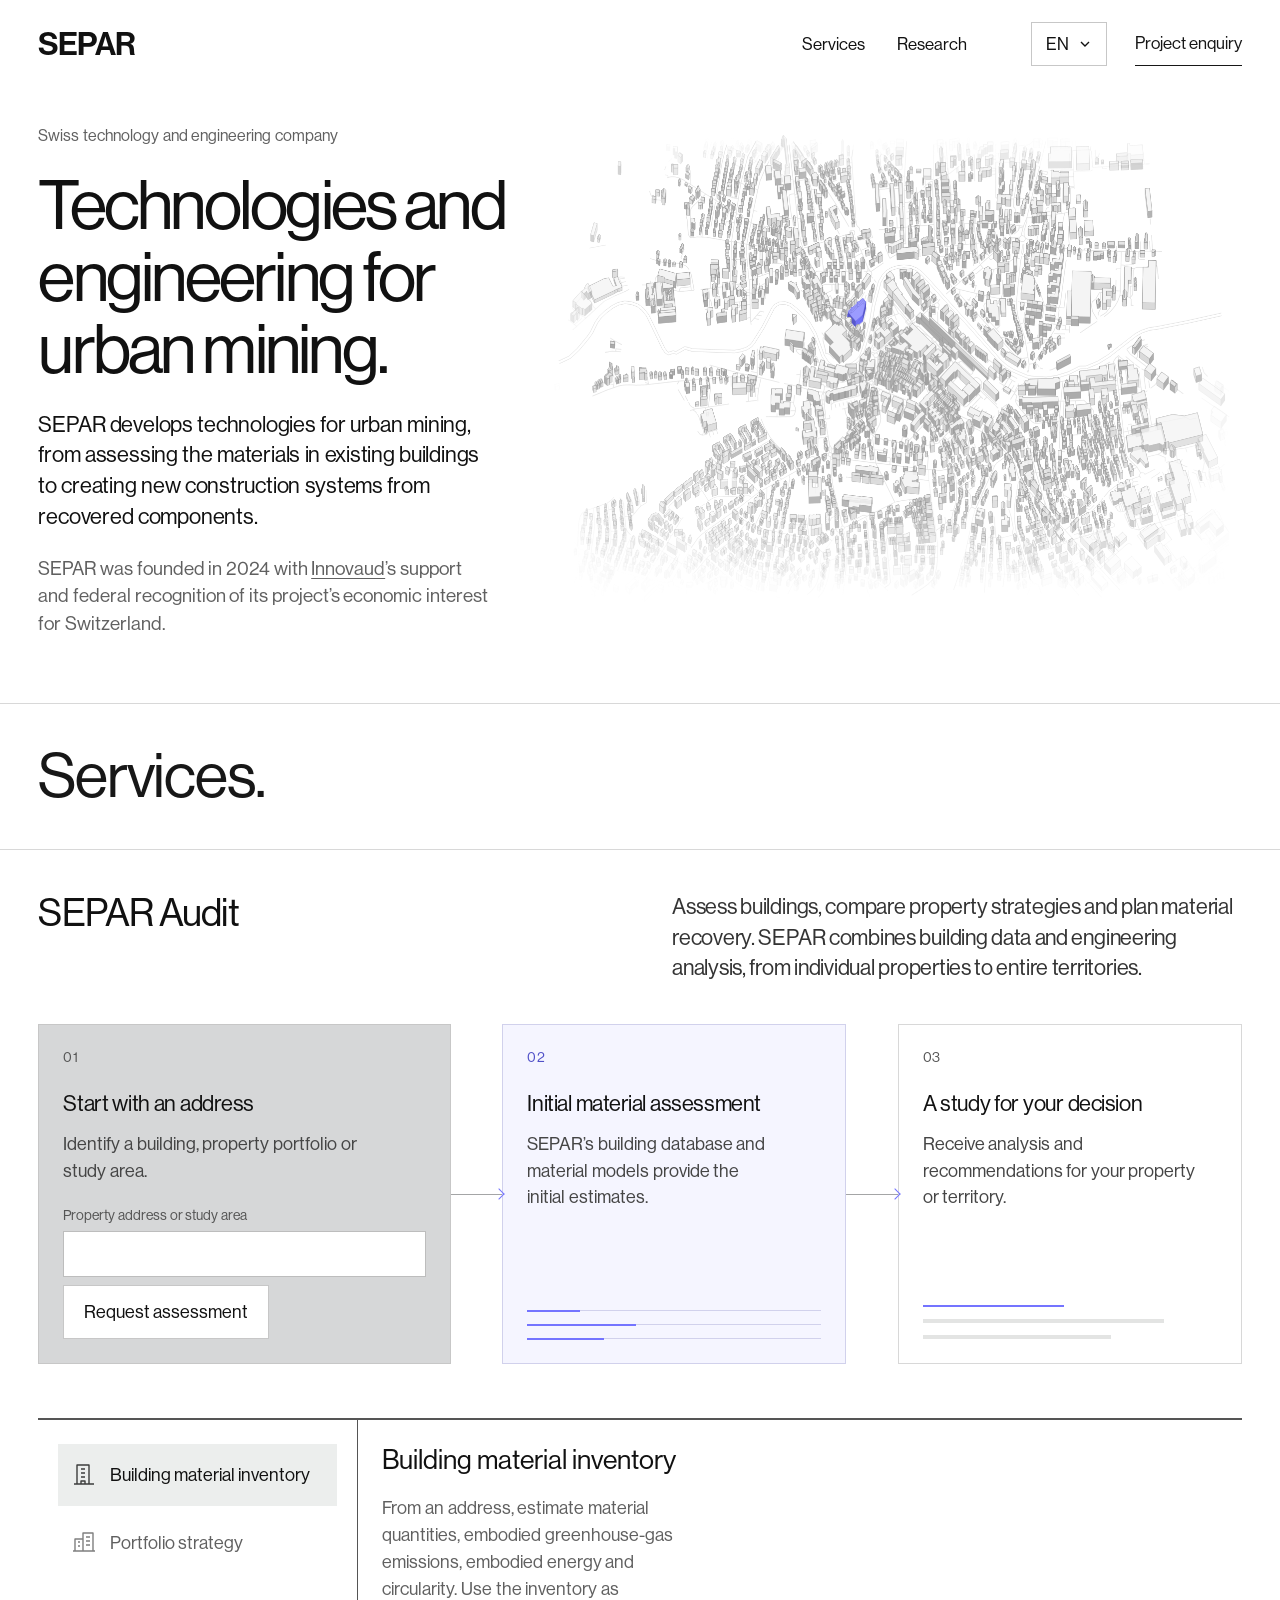
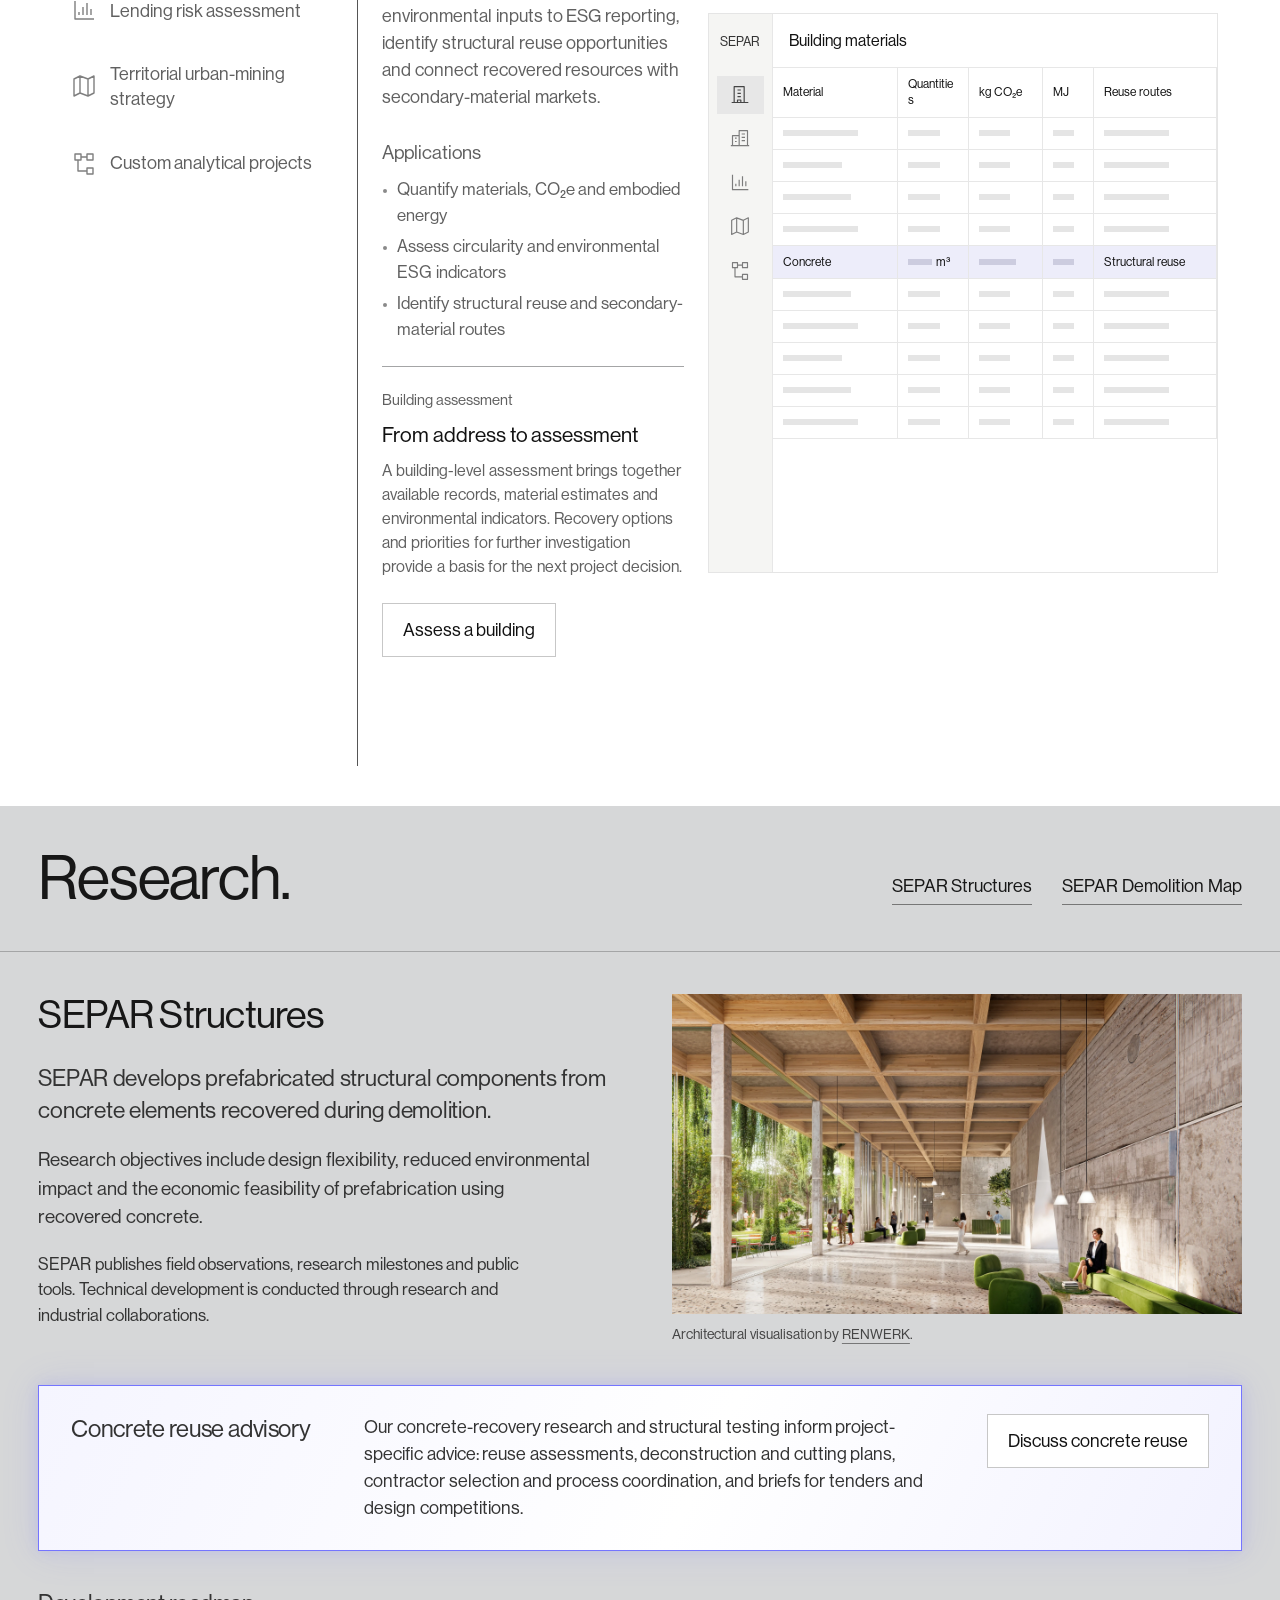
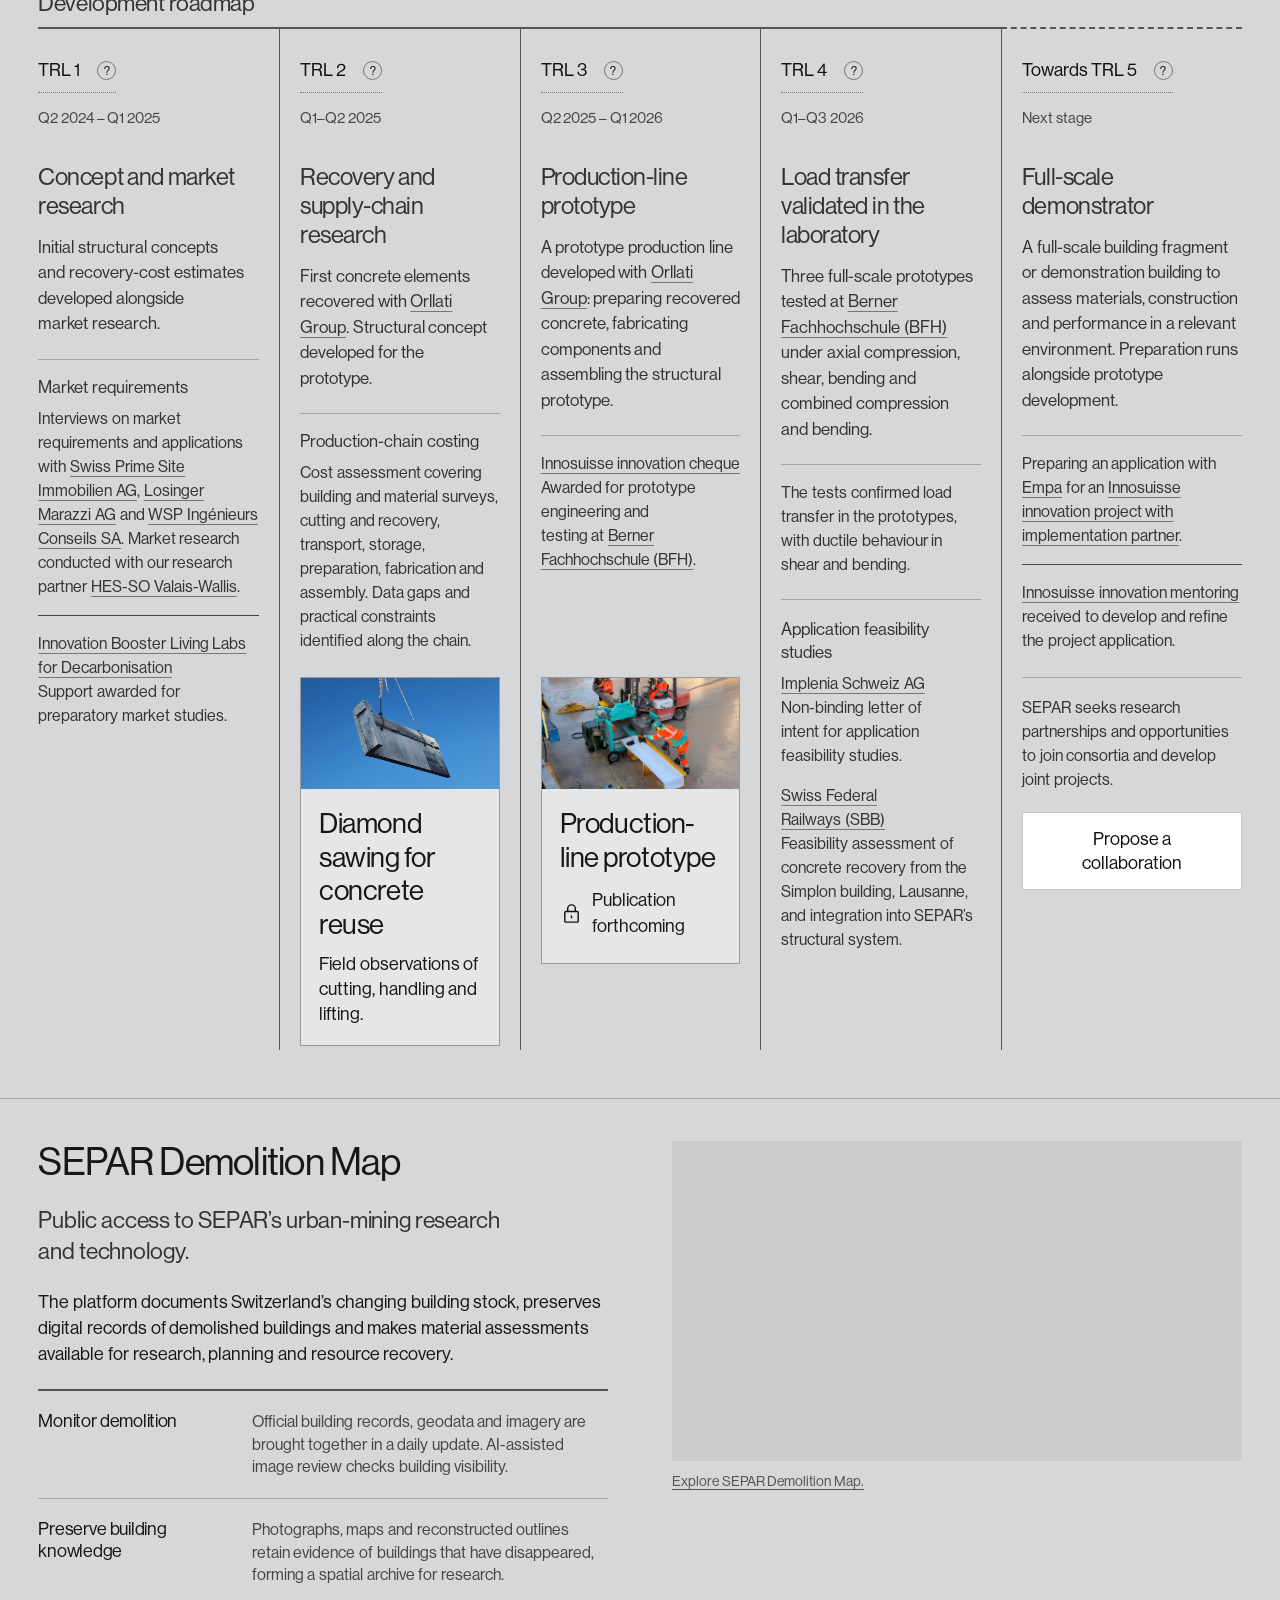
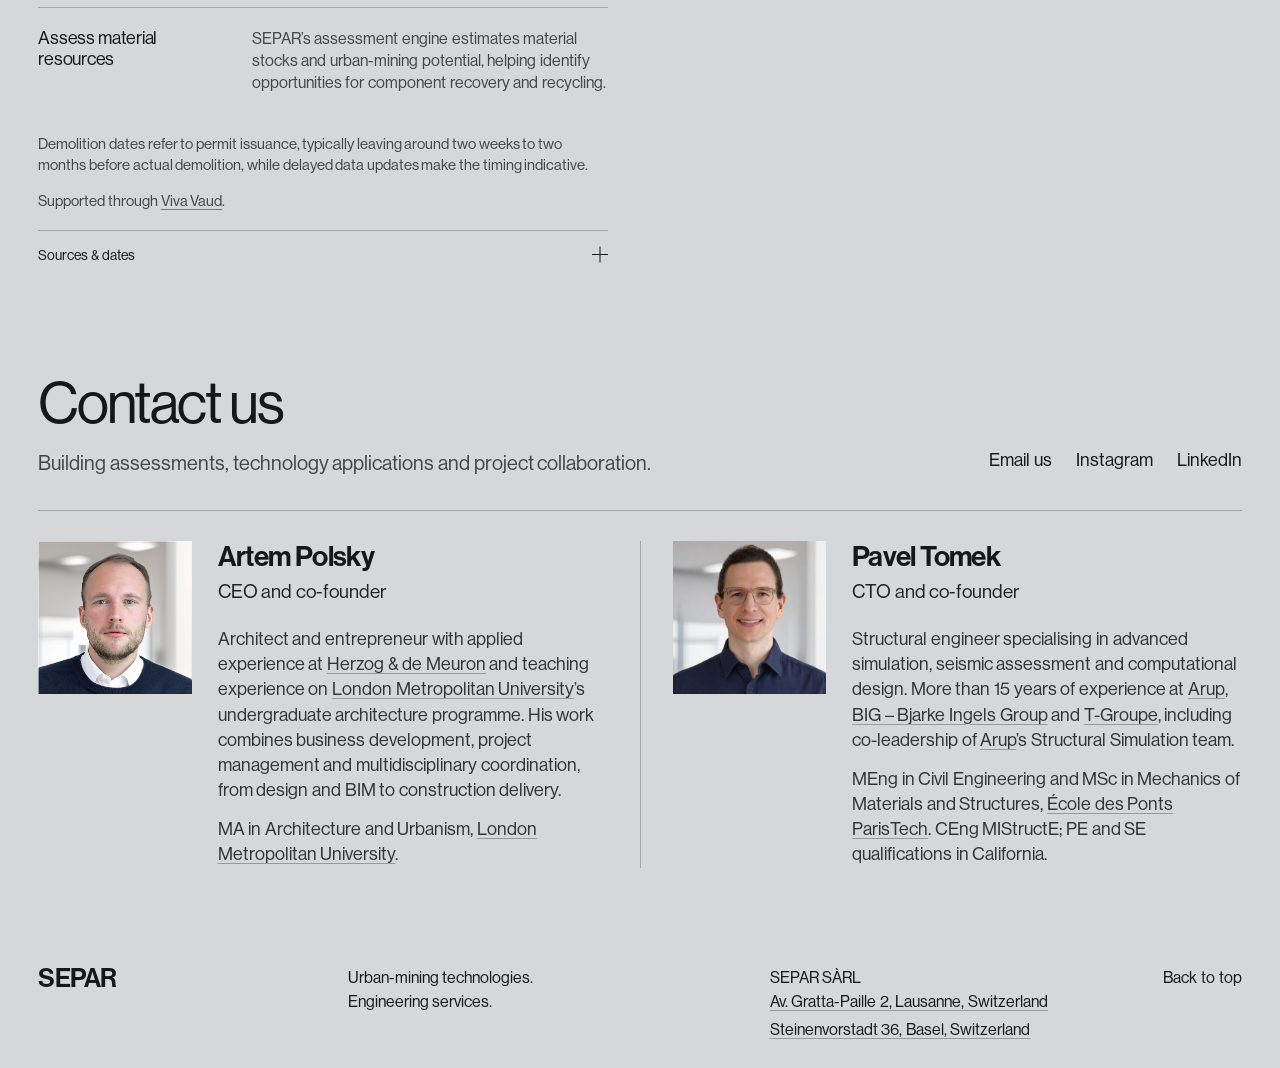
==== commit 32c69d72: "Use fresh advisory stylesheet cache key after publication" ====
--- a/index.html
+++ b/index.html
@@ -25,7 +25,7 @@
   <link rel="stylesheet" href="assets/product-previews.css?v=20261028-proportions">
   <link rel="stylesheet" href="assets/product-catalogue.css?v=20261028-proportions">
   <link rel="stylesheet" href="assets/type-scale.css?v=20261028-1">
-  <link rel="stylesheet" href="assets/research-advisory.css?v=20261030-glow1">
+  <link rel="stylesheet" href="assets/research-advisory.css?v=20261030-glow2">
   <link rel="stylesheet" href="assets/custom-projects.css?v=20261028-1">
   <link rel="stylesheet" href="assets/interface-refinements.css?v=20261029-search1">
   <link rel="stylesheet" href="assets/open-grid.css?v=20261028-1">
@@ -212,4 +212,5 @@
 
 
 
+
 </body></html>
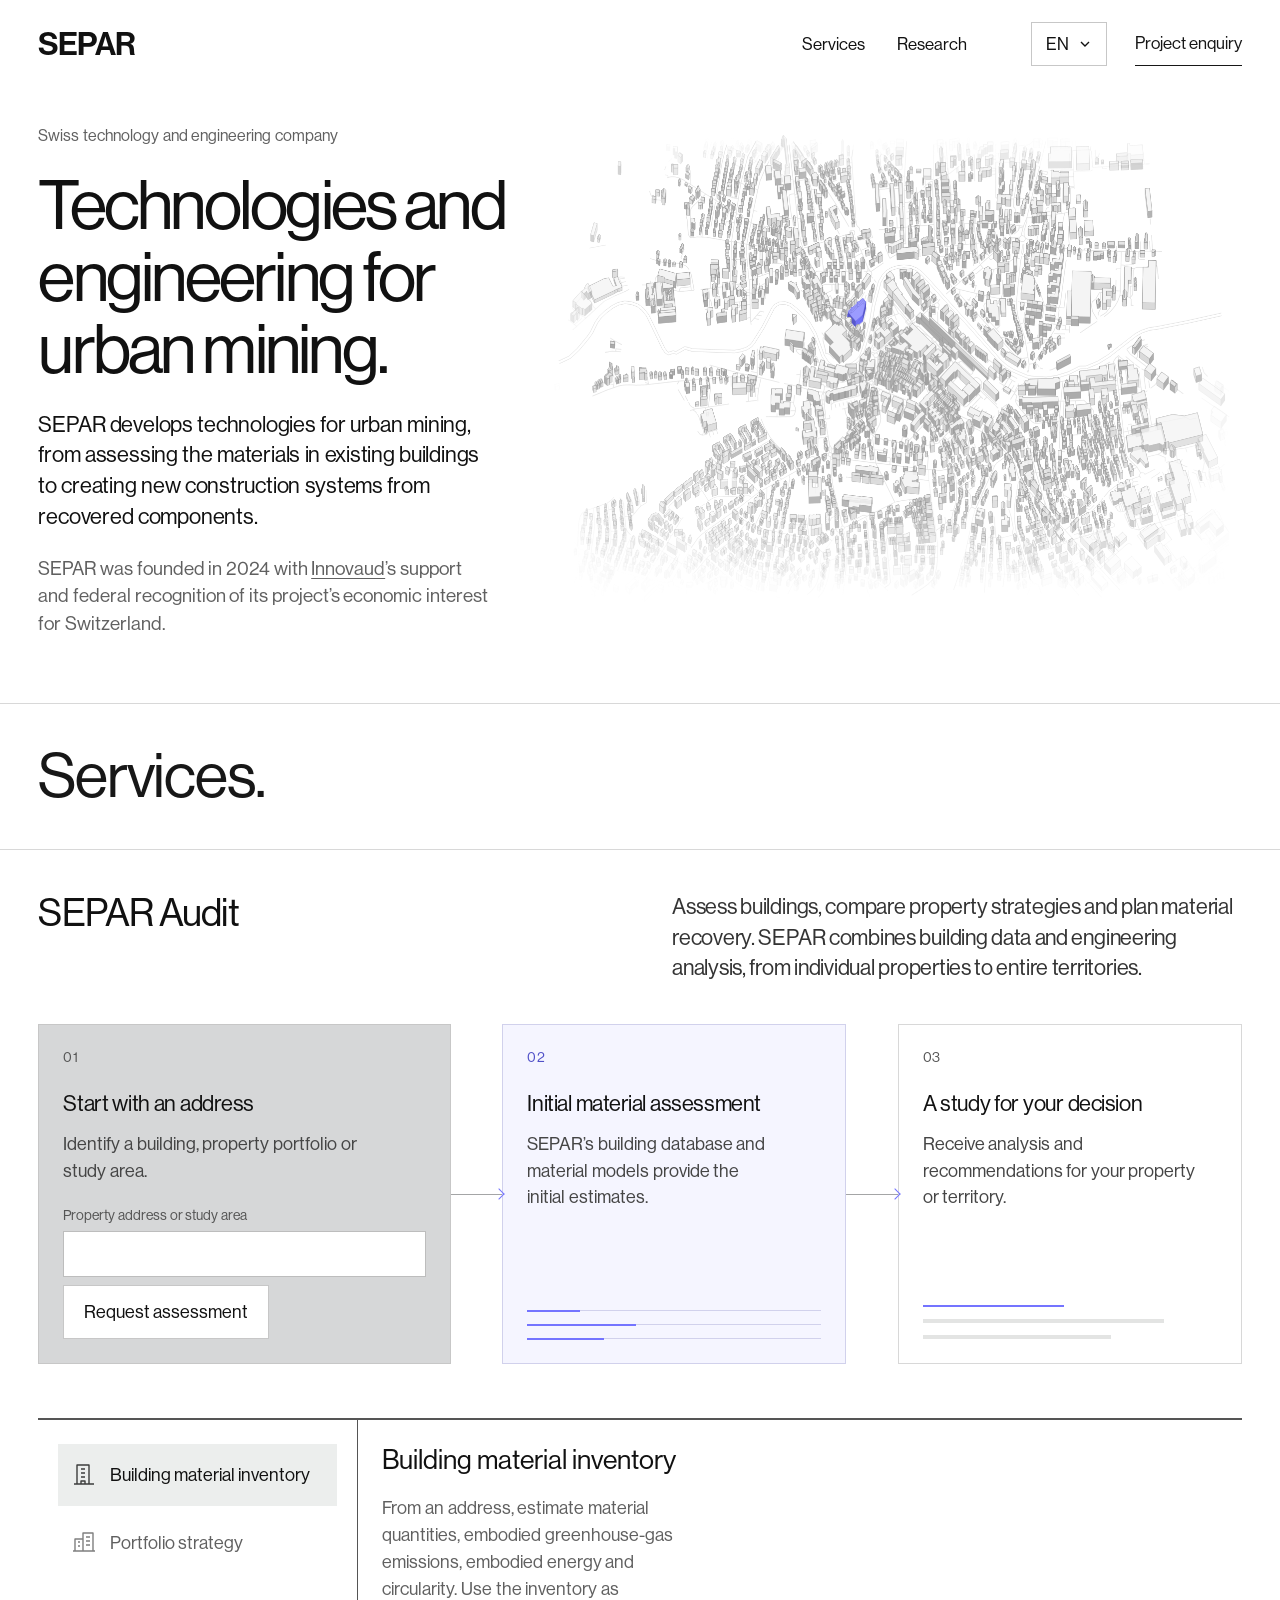
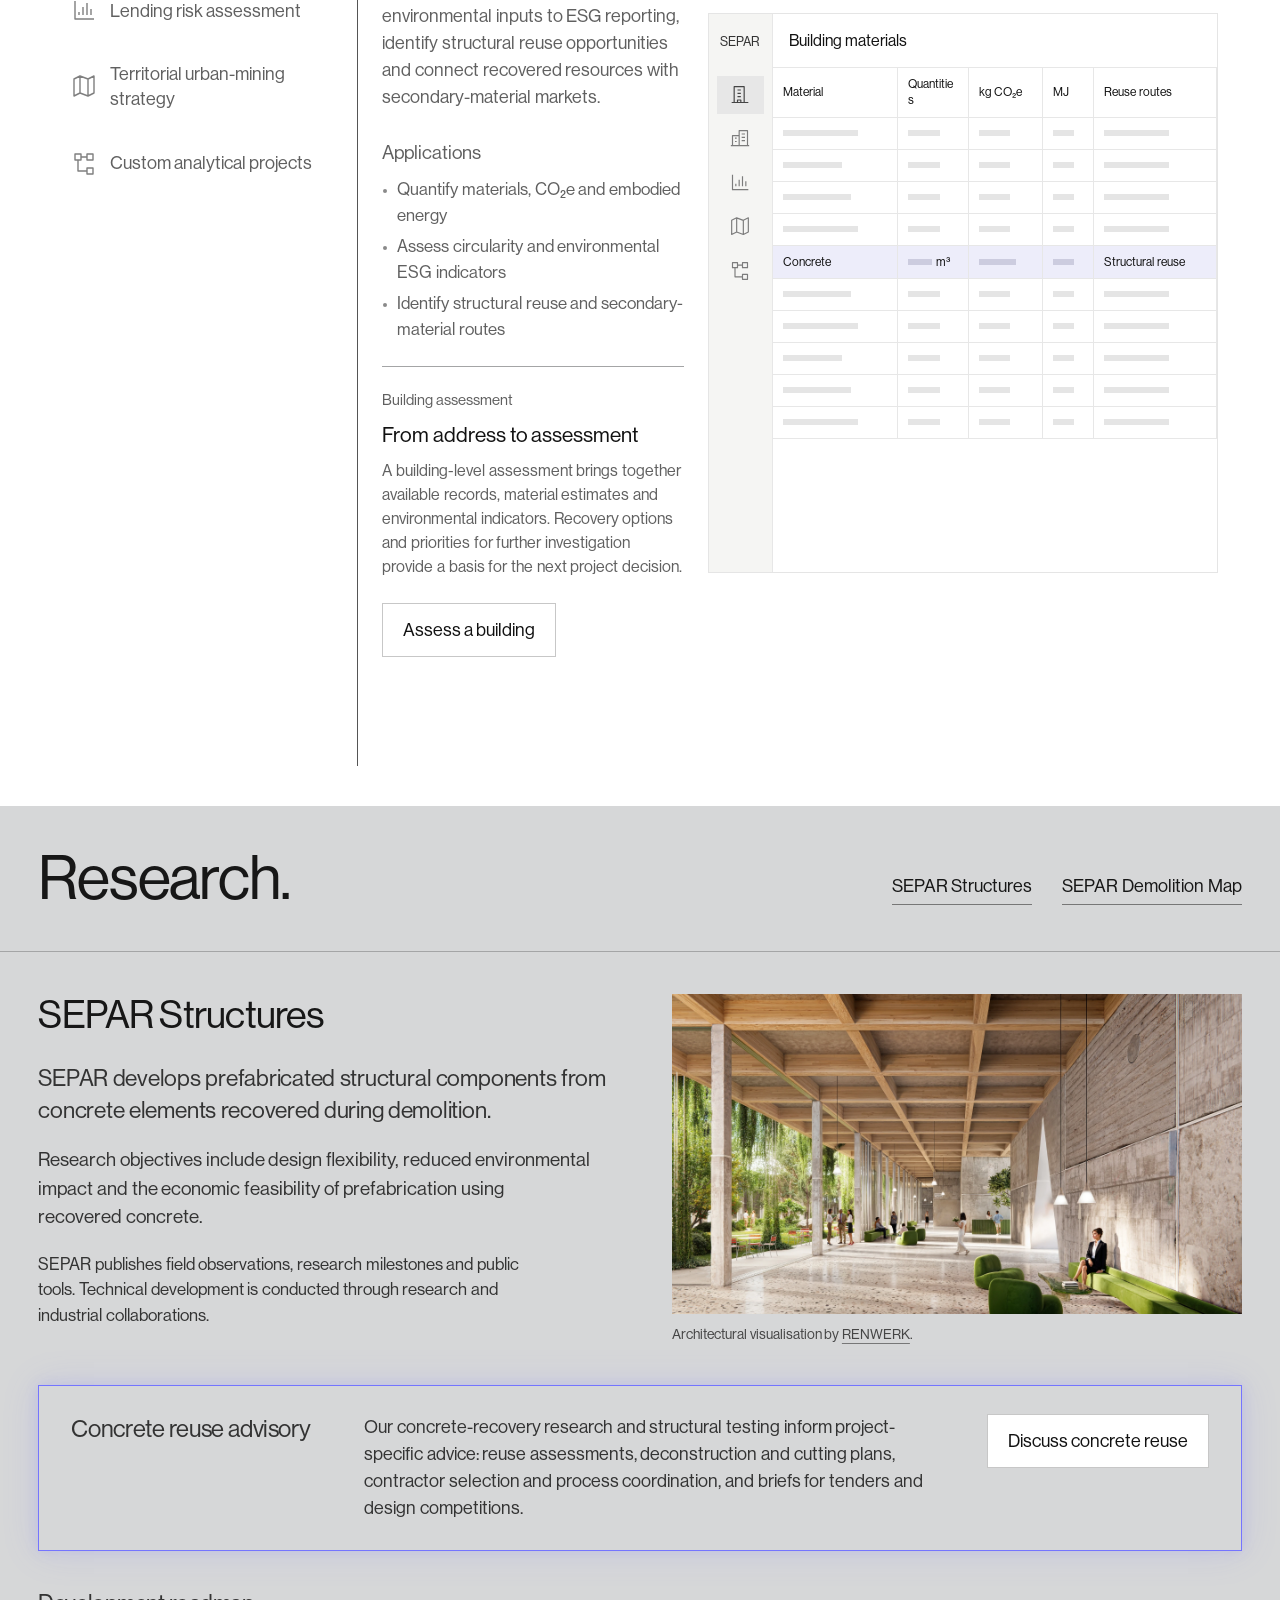
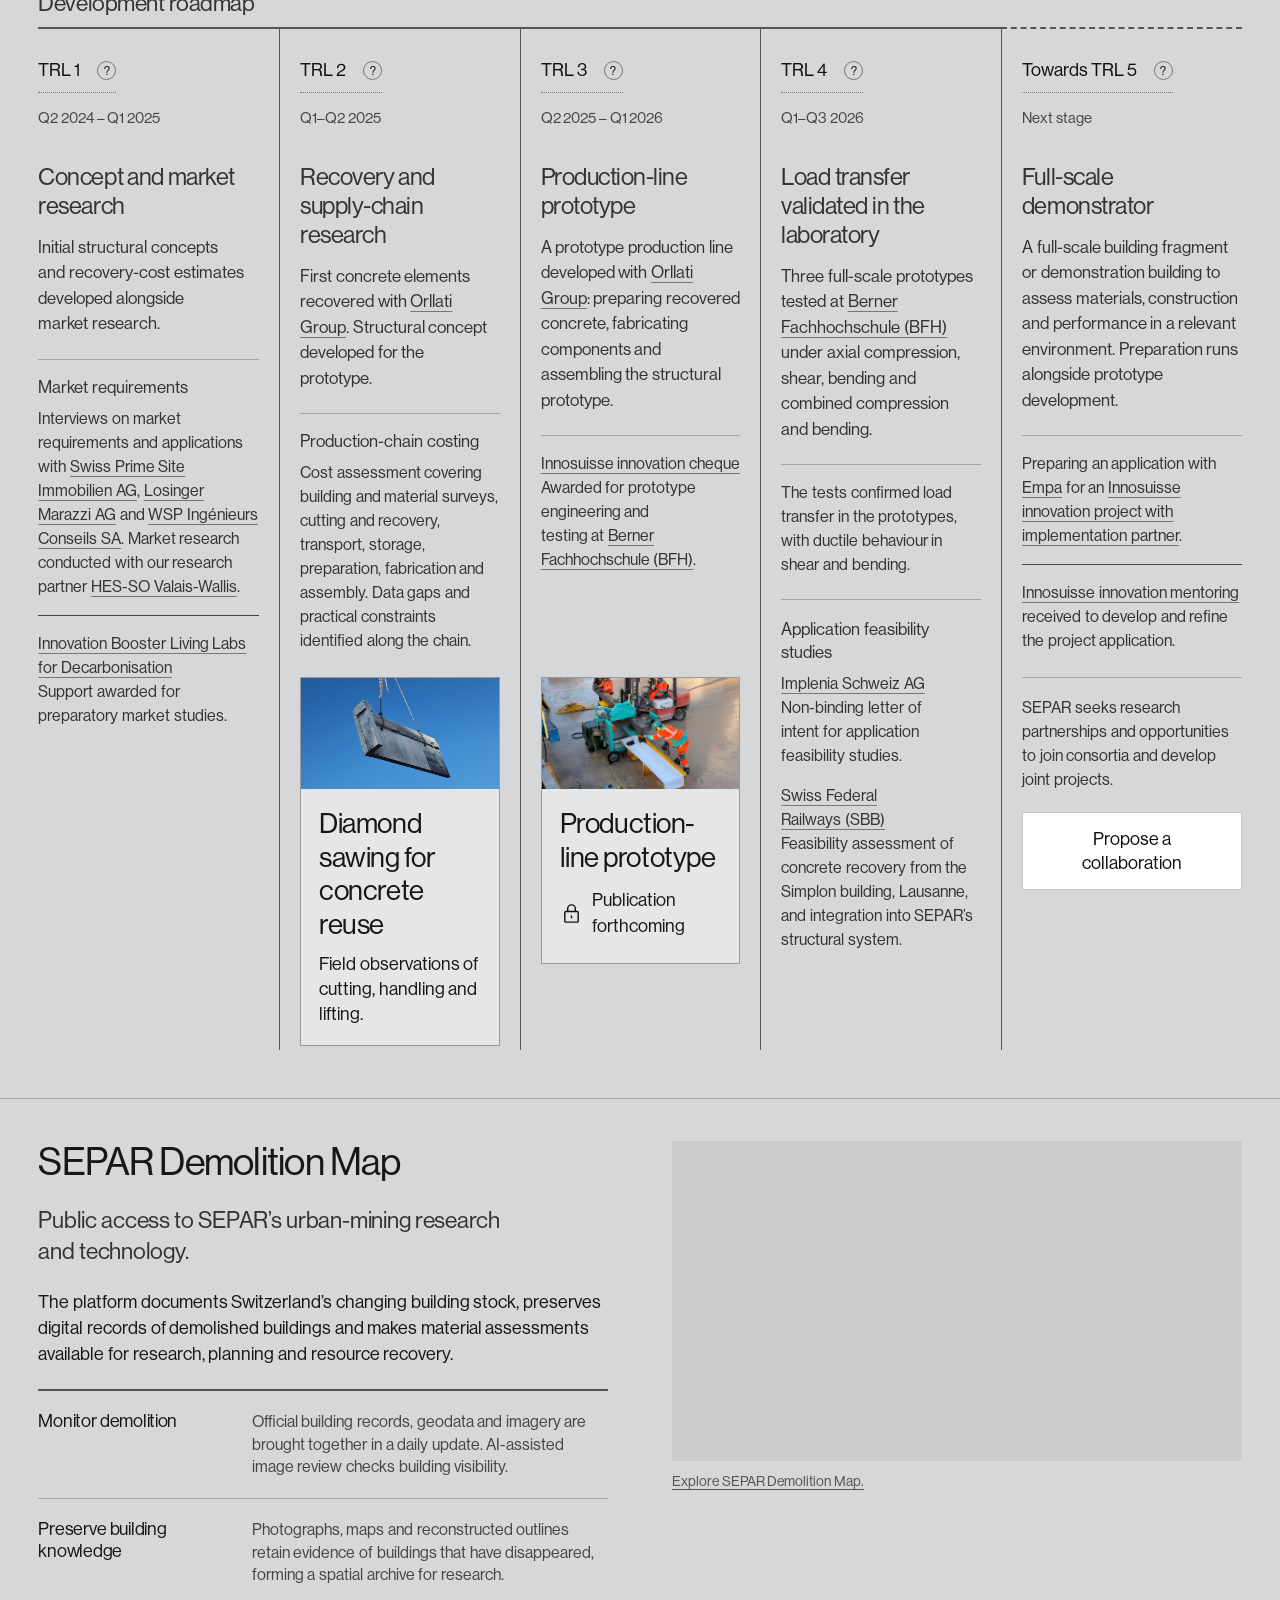
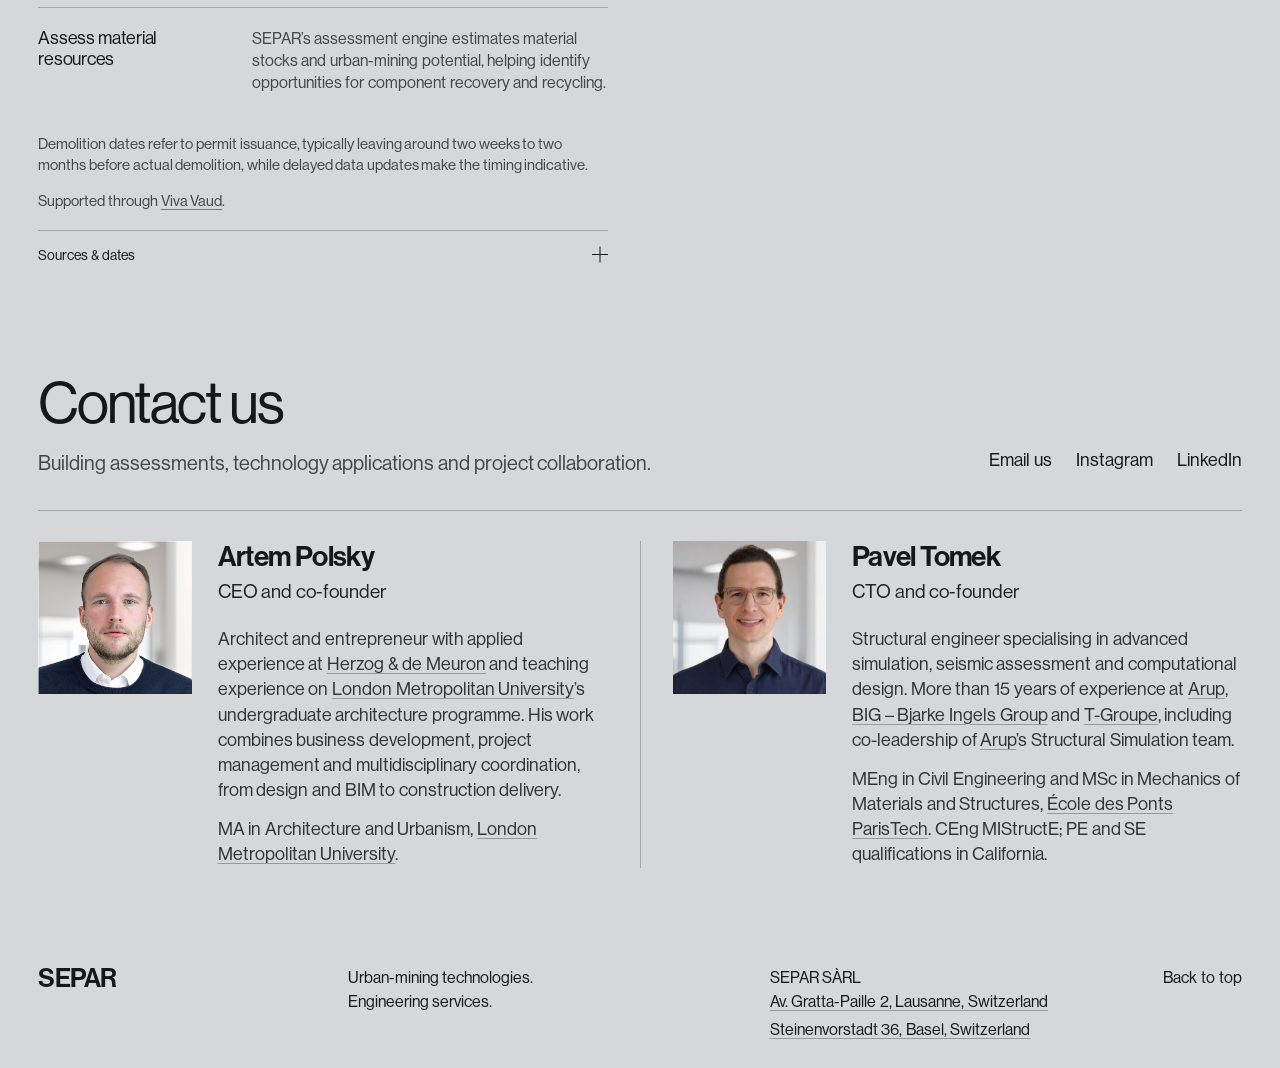
==== commit d97ed14a: "Match advisory card background to surrounding research grey" ====
--- a/index.html
+++ b/index.html
@@ -25,7 +25,7 @@
   <link rel="stylesheet" href="assets/product-previews.css?v=20261028-proportions">
   <link rel="stylesheet" href="assets/product-catalogue.css?v=20261028-proportions">
   <link rel="stylesheet" href="assets/type-scale.css?v=20261028-1">
-  <link rel="stylesheet" href="assets/research-advisory.css?v=20261030-glow2">
+  <link rel="stylesheet" href="assets/research-advisory.css?v=20261030-gray1">
   <link rel="stylesheet" href="assets/custom-projects.css?v=20261028-1">
   <link rel="stylesheet" href="assets/interface-refinements.css?v=20261029-search1">
   <link rel="stylesheet" href="assets/open-grid.css?v=20261028-1">
@@ -213,4 +213,5 @@
 
 
 
+
 </body></html>
--- a/assets/research-advisory.css
+++ b/assets/research-advisory.css
@@ -1,6 +1,6 @@
 /* SEPAR advisory offer, between the research vision and TRL roadmap. */
 .research-concrete .research-values{margin-bottom:0}
-.research-concrete .research-advisory{display:grid;grid-template-columns:minmax(220px,.75fr) minmax(0,1.7fr) auto;gap:24px 32px;align-items:start;margin-top:40px;padding:28px 32px;border:1px solid var(--accent,#7474ff);background:linear-gradient(115deg,#f5f5ff 0%,#fff 55%,#f2f2ff 100%);box-shadow:0 0 12px #7474ff30,0 0 36px #7474ff24;scroll-margin-top:100px}
+.research-concrete .research-advisory{display:grid;grid-template-columns:minmax(220px,.75fr) minmax(0,1.7fr) auto;gap:24px 32px;align-items:start;margin-top:40px;padding:28px 32px;border:1px solid var(--accent,#7474ff);background:#d6d7d8;box-shadow:0 0 12px #7474ff30,0 0 36px #7474ff24;scroll-margin-top:100px}
 .research-concrete .research-advisory h4{font-family:var(--sans);font-size:clamp(24px,1.45vw,28px);line-height:1.25;font-weight:400;letter-spacing:-.015em;margin:0}
 .research-concrete .research-advisory p{font-size:18px;line-height:1.5;color:#333;margin:0;max-width:78ch}
 .research-concrete .research-advisory-contact{align-self:start;justify-self:start;white-space:nowrap}
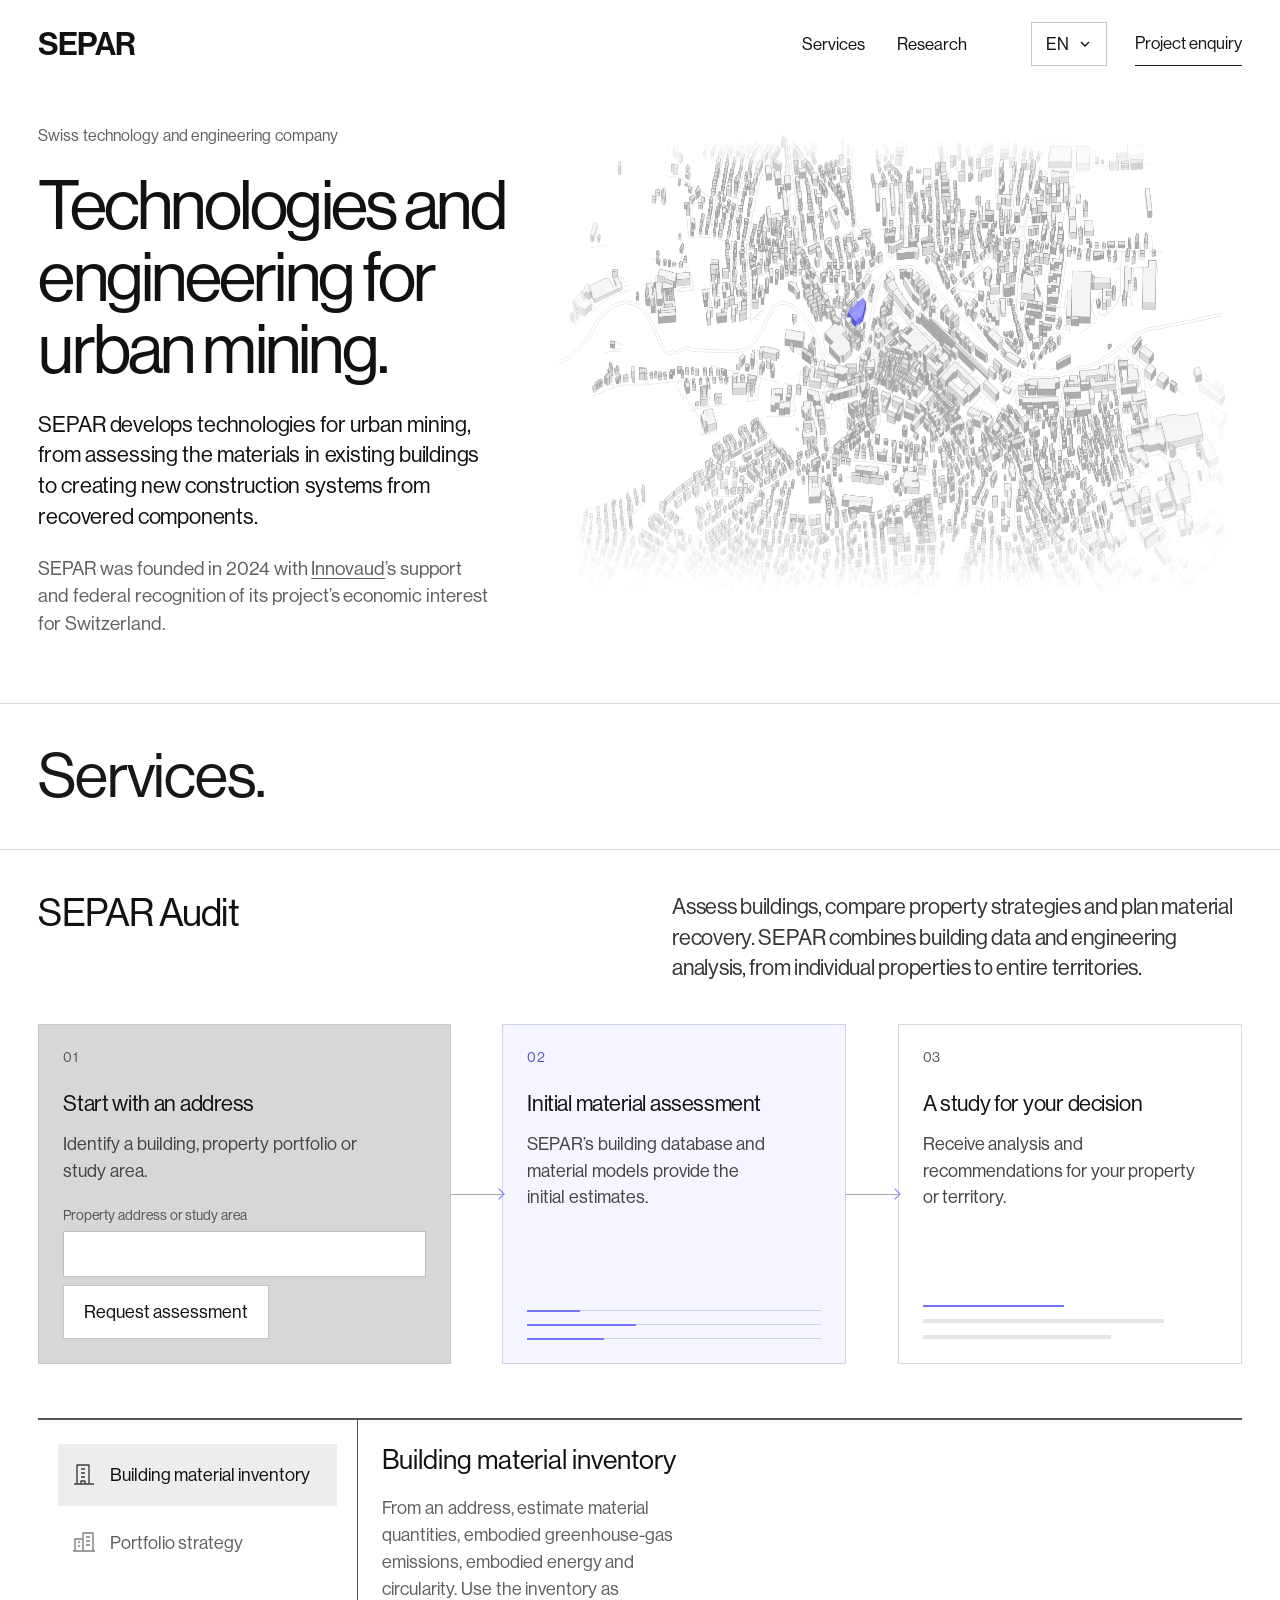
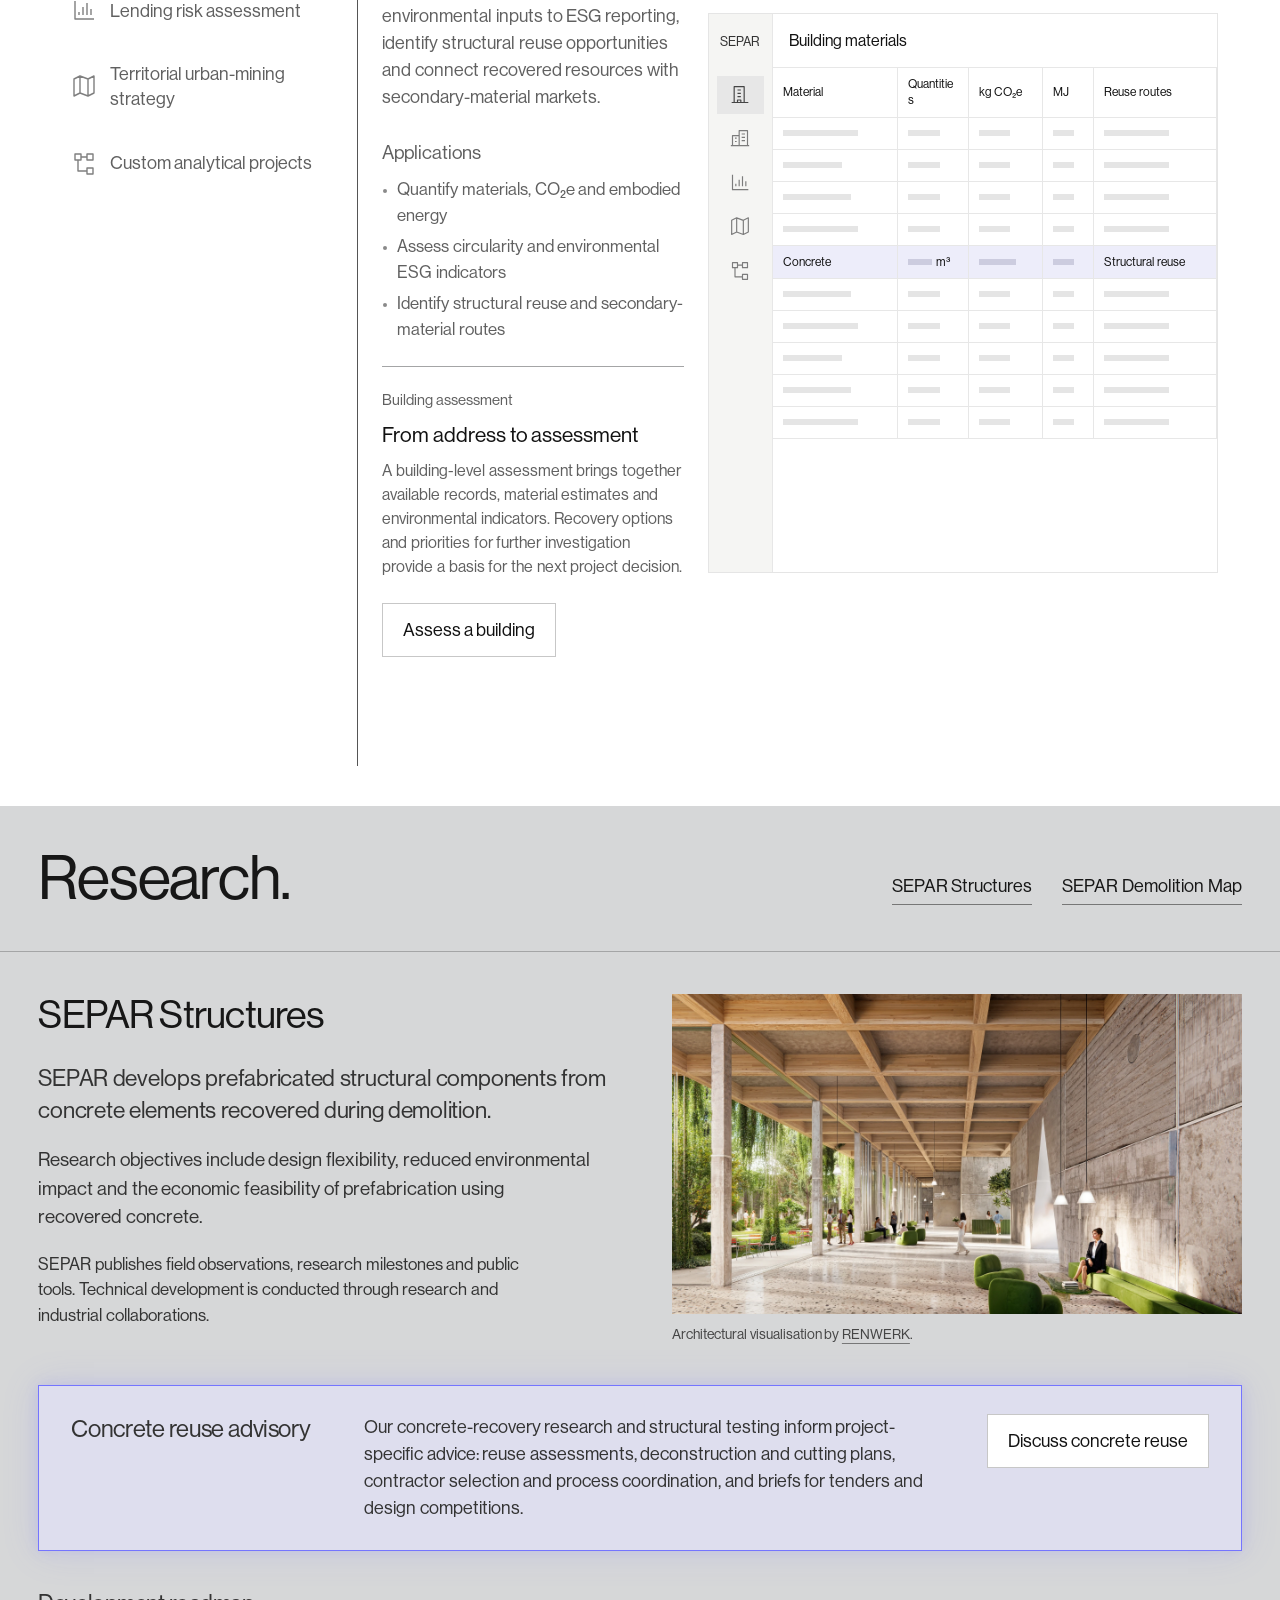
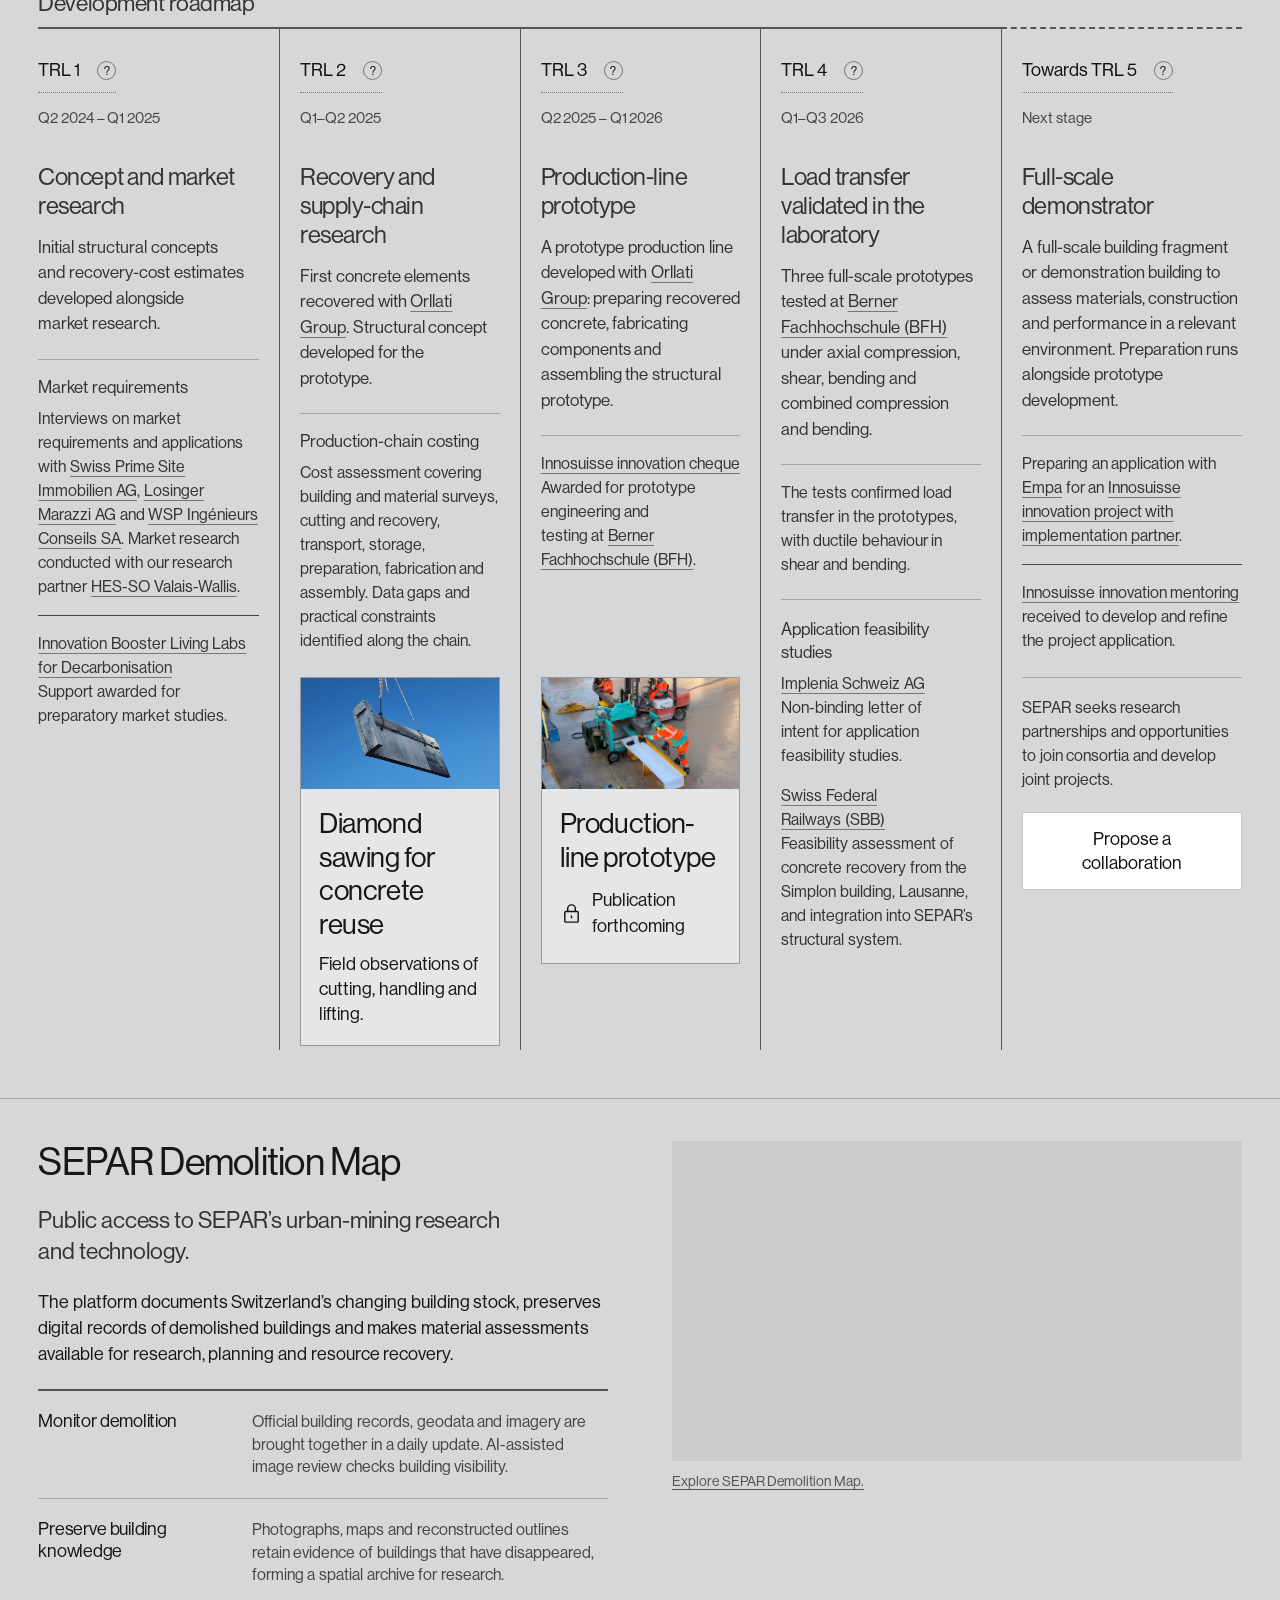
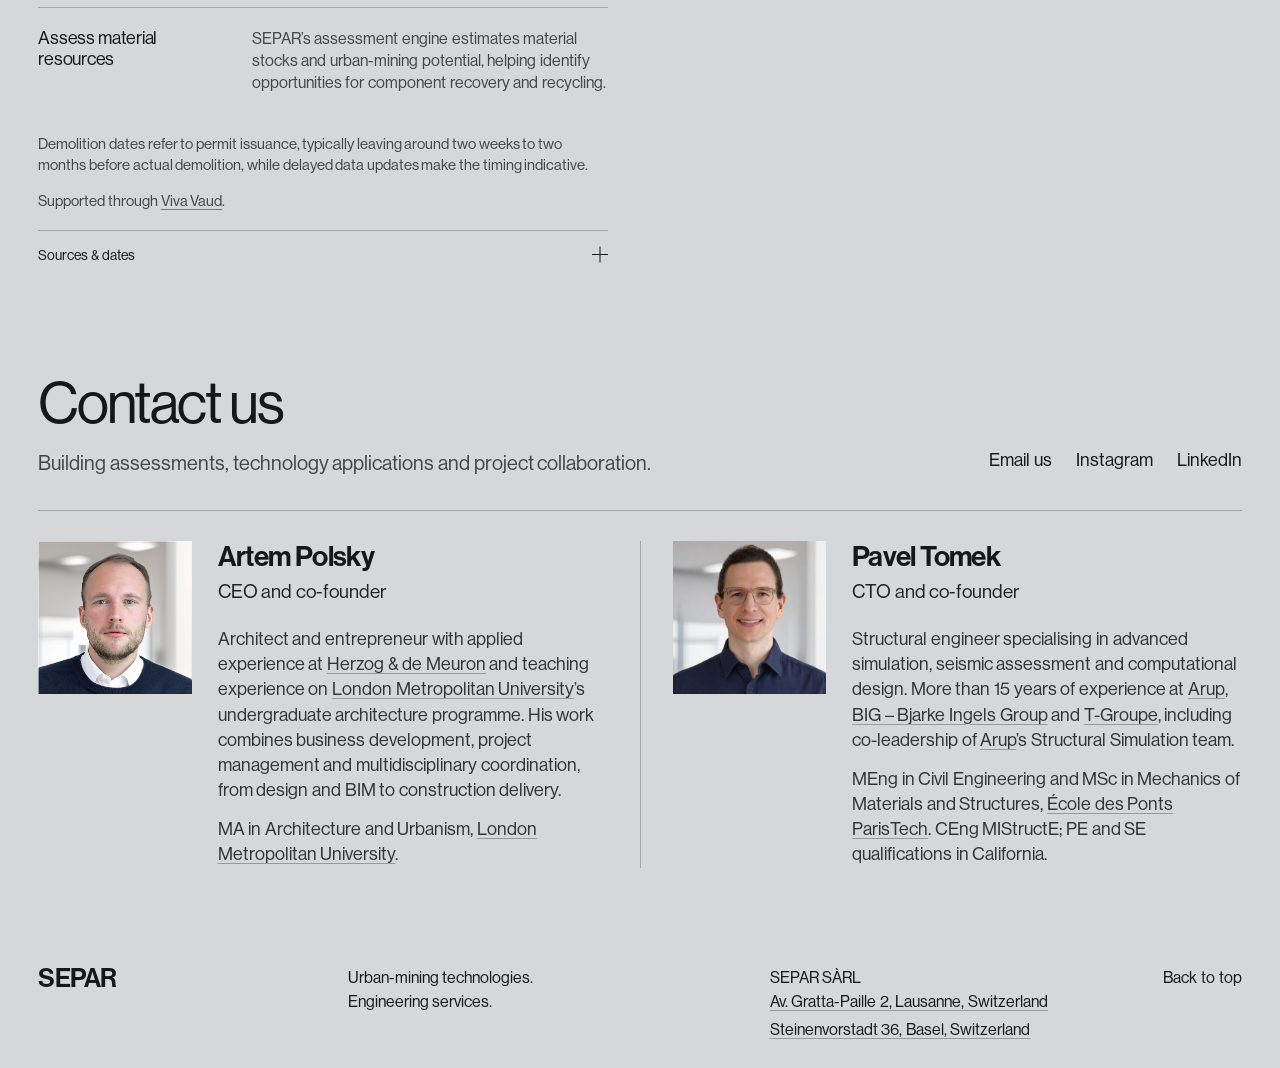
==== commit 277724c0: "Tune advisory lavender surface for grey surroundings" ====
--- a/index.html
+++ b/index.html
@@ -25,7 +25,7 @@
   <link rel="stylesheet" href="assets/product-previews.css?v=20261028-proportions">
   <link rel="stylesheet" href="assets/product-catalogue.css?v=20261028-proportions">
   <link rel="stylesheet" href="assets/type-scale.css?v=20261028-1">
-  <link rel="stylesheet" href="assets/research-advisory.css?v=20261030-gray1">
+  <link rel="stylesheet" href="assets/research-advisory.css?v=20261030-violet1">
   <link rel="stylesheet" href="assets/custom-projects.css?v=20261028-1">
   <link rel="stylesheet" href="assets/interface-refinements.css?v=20261029-search1">
   <link rel="stylesheet" href="assets/open-grid.css?v=20261028-1">
@@ -214,4 +214,5 @@
 
 
 
+
 </body></html>
--- a/assets/research-advisory.css
+++ b/assets/research-advisory.css
@@ -1,6 +1,6 @@
-/* SEPAR advisory offer, between the research vision and TRL roadmap. */
+/* SEPAR advisory offer. Violet surface tuned for the surrounding #d6d7d8; the white section uses #f5f5ff. */
 .research-concrete .research-values{margin-bottom:0}
-.research-concrete .research-advisory{display:grid;grid-template-columns:minmax(220px,.75fr) minmax(0,1.7fr) auto;gap:24px 32px;align-items:start;margin-top:40px;padding:28px 32px;border:1px solid var(--accent,#7474ff);background:#d6d7d8;box-shadow:0 0 12px #7474ff30,0 0 36px #7474ff24;scroll-margin-top:100px}
+.research-concrete .research-advisory{display:grid;grid-template-columns:minmax(220px,.75fr) minmax(0,1.7fr) auto;gap:24px 32px;align-items:start;margin-top:40px;padding:28px 32px;border:1px solid var(--accent,#7474ff);background:#dedeee;box-shadow:0 0 12px #7474ff30,0 0 36px #7474ff24;scroll-margin-top:100px}
 .research-concrete .research-advisory h4{font-family:var(--sans);font-size:clamp(24px,1.45vw,28px);line-height:1.25;font-weight:400;letter-spacing:-.015em;margin:0}
 .research-concrete .research-advisory p{font-size:18px;line-height:1.5;color:#333;margin:0;max-width:78ch}
 .research-concrete .research-advisory-contact{align-self:start;justify-self:start;white-space:nowrap}
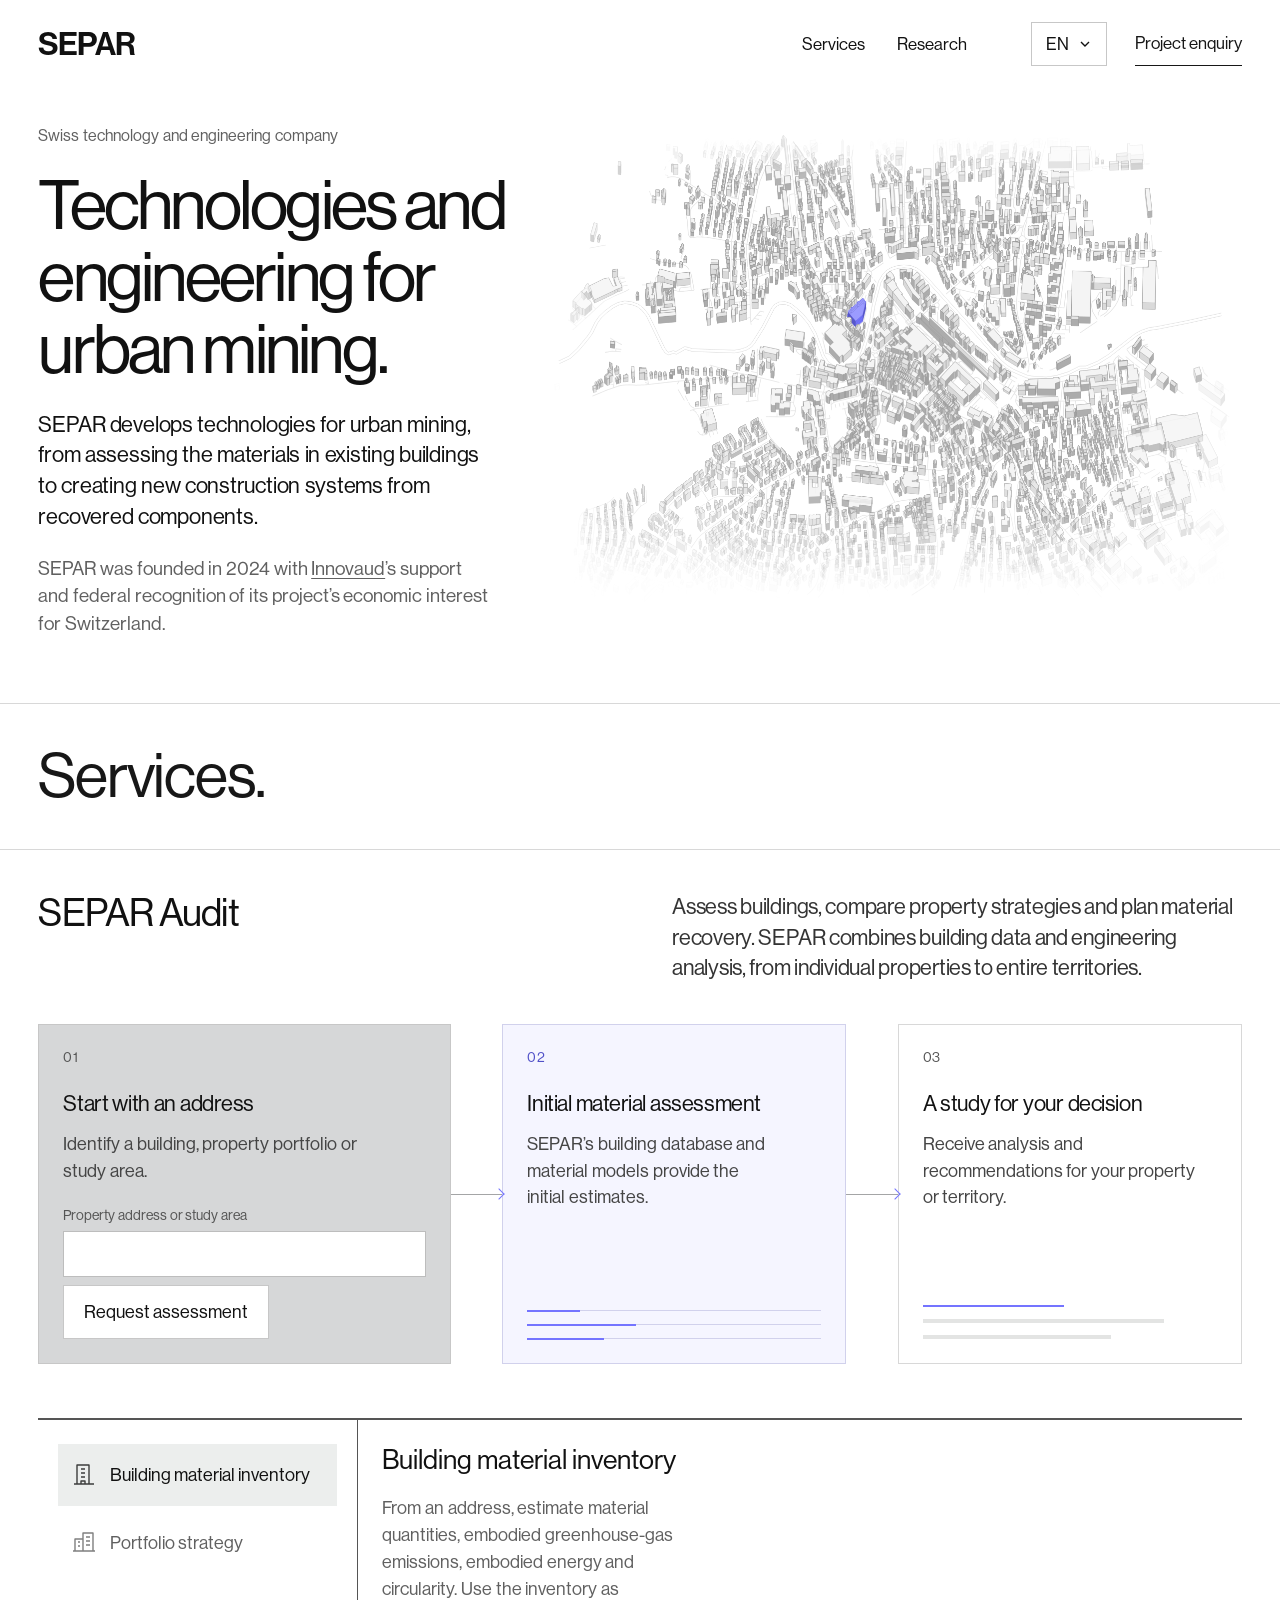
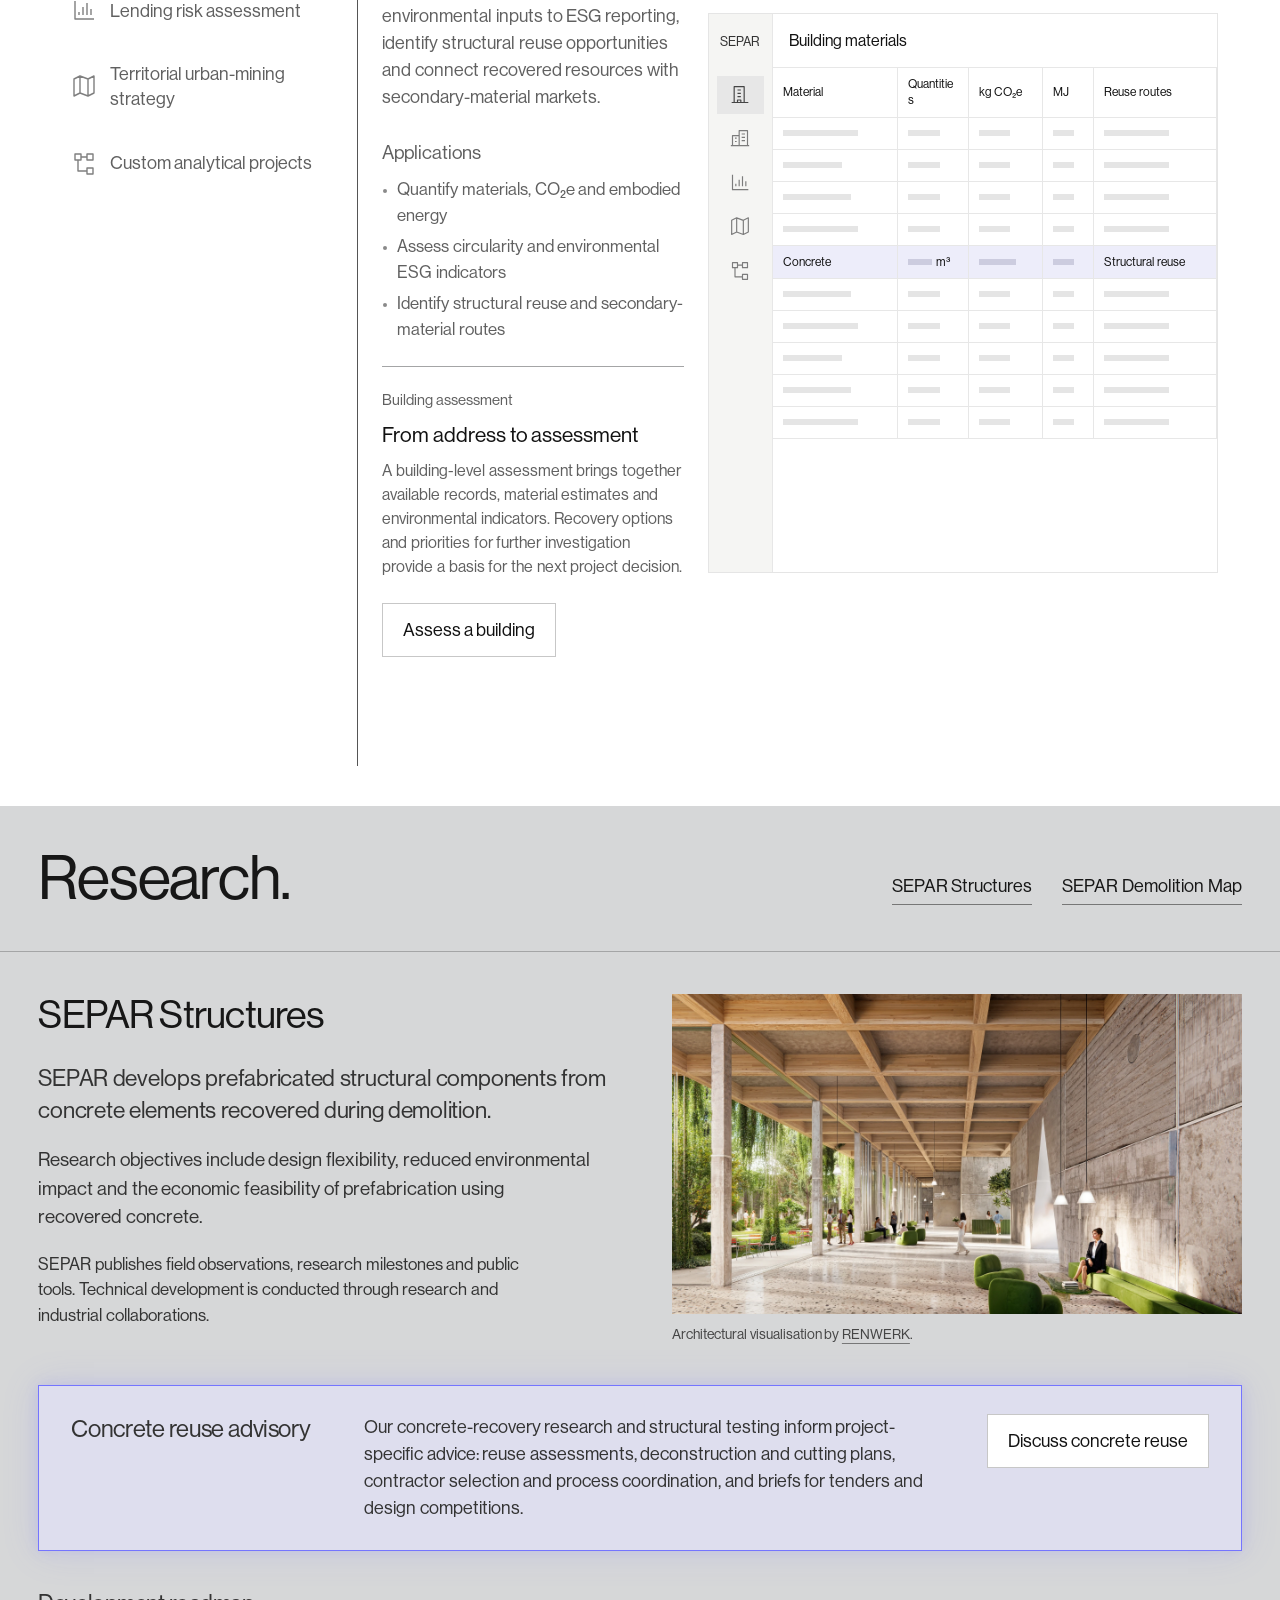
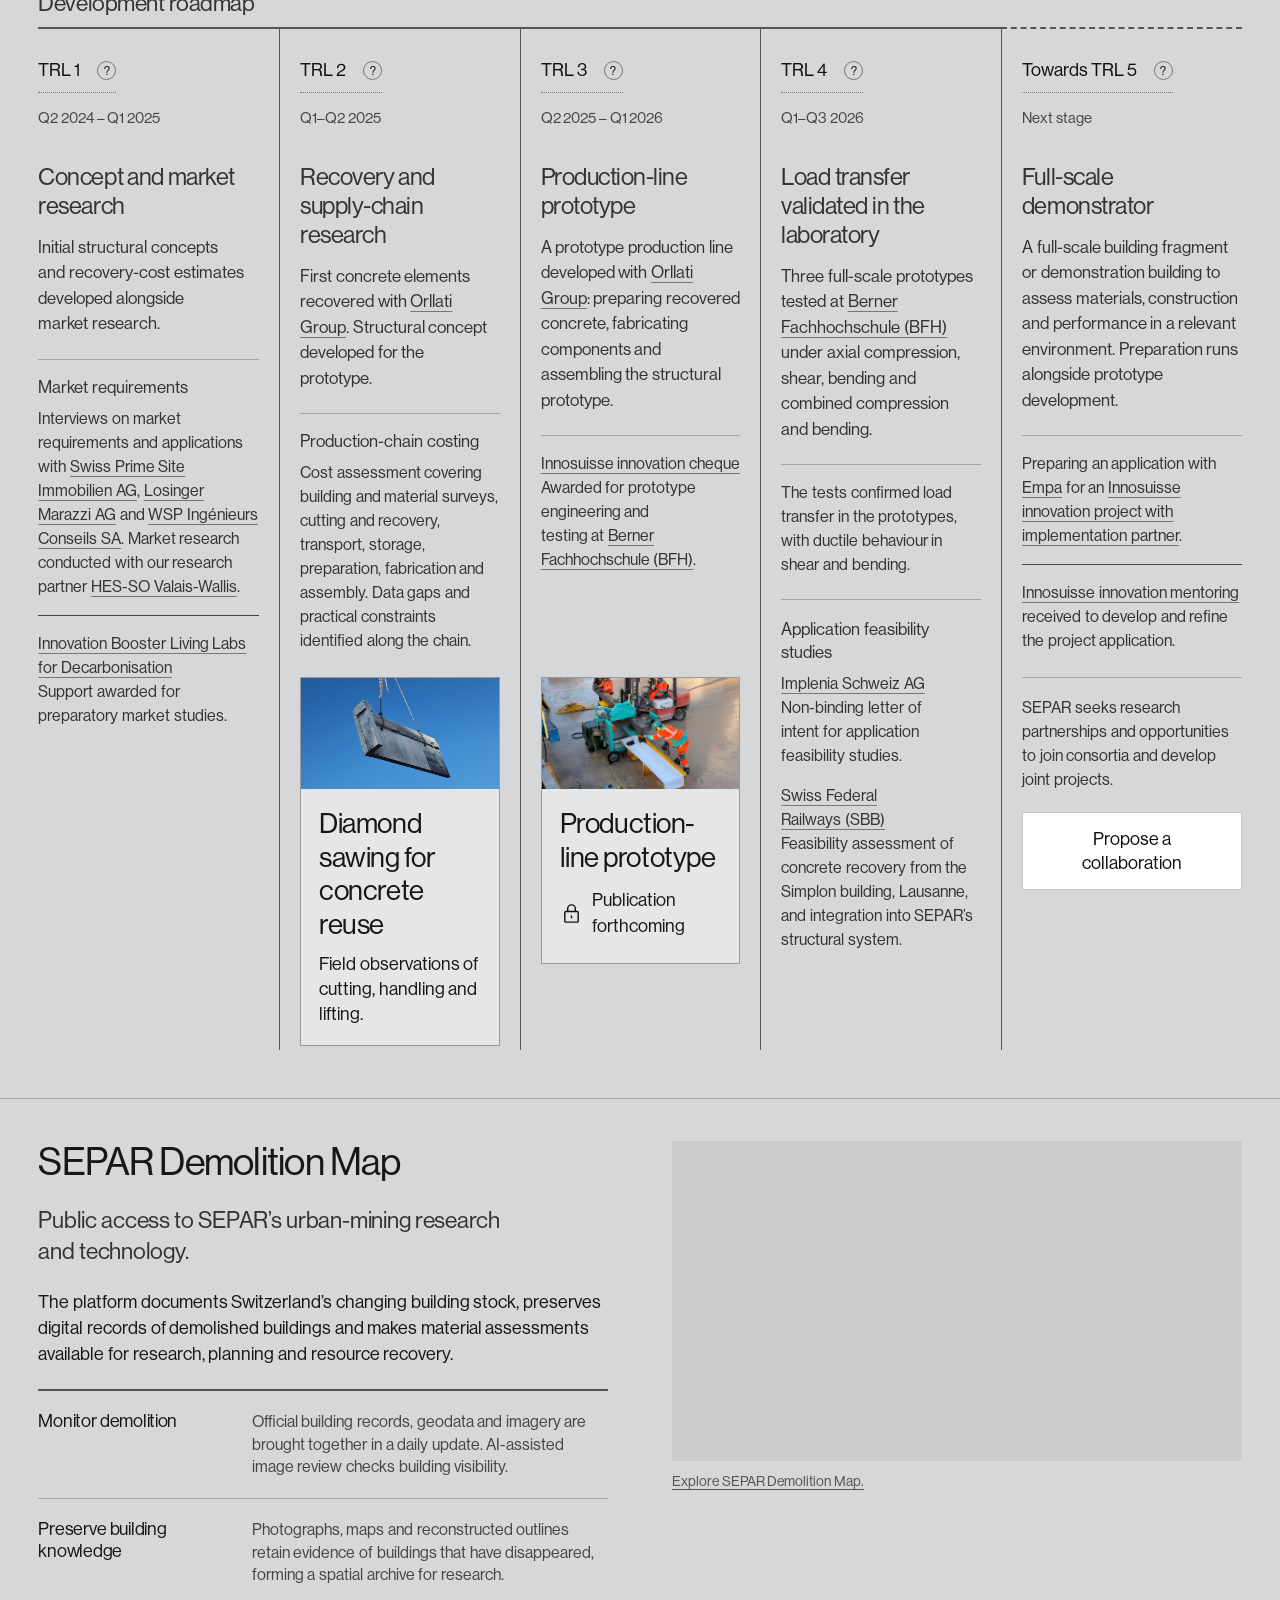
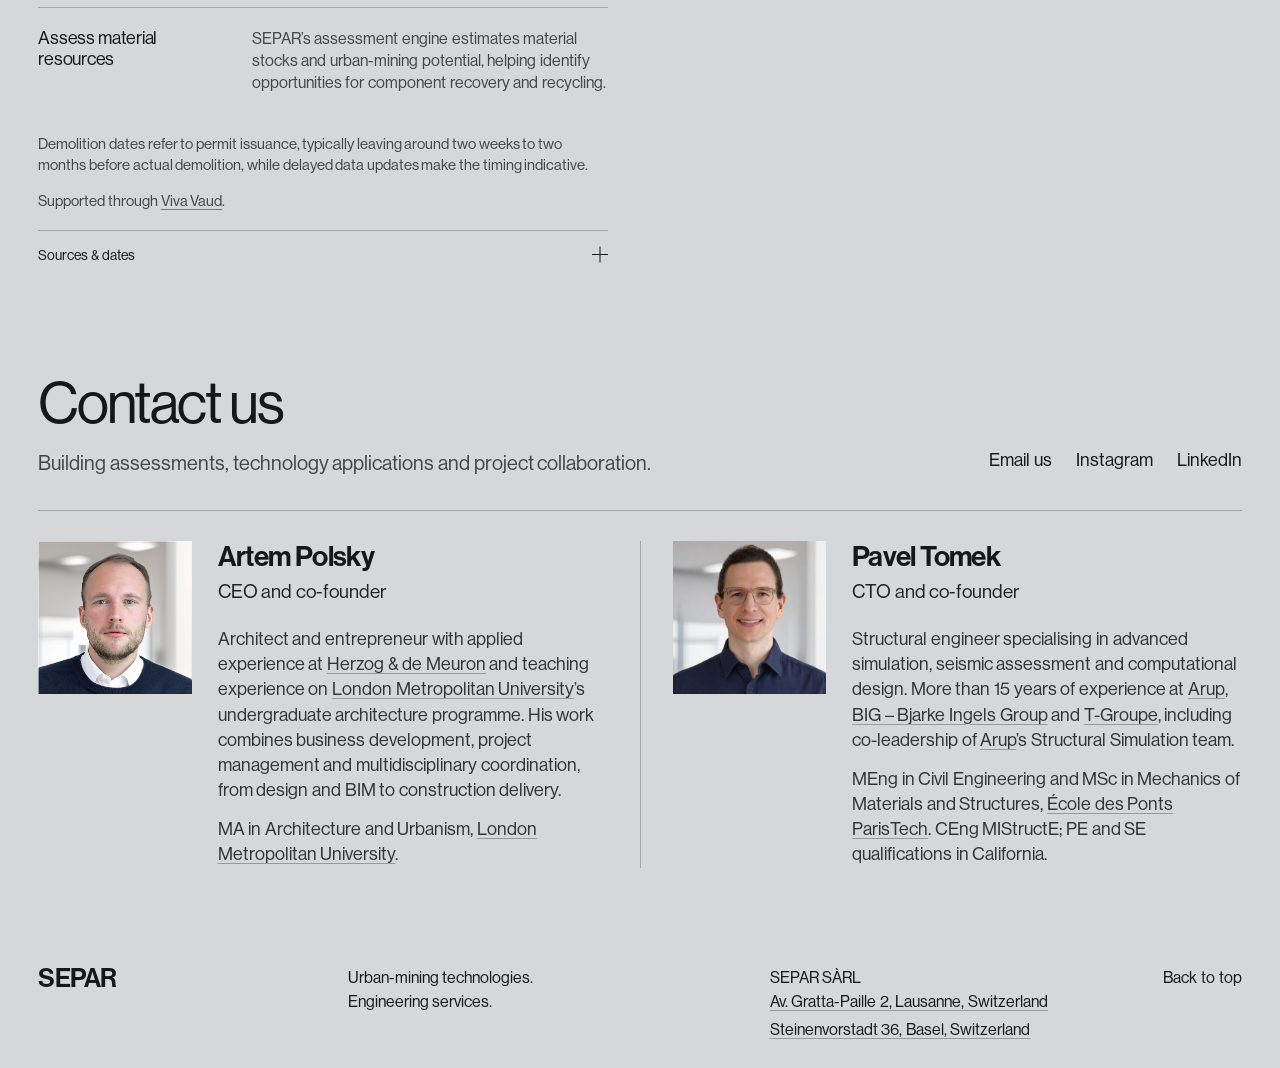
==== commit 2806977c: "Improve image discovery and article photo metadata" ====
--- a/index.html
+++ b/index.html
@@ -215,4 +215,6 @@
 
 
 
+
+
 </body></html>
